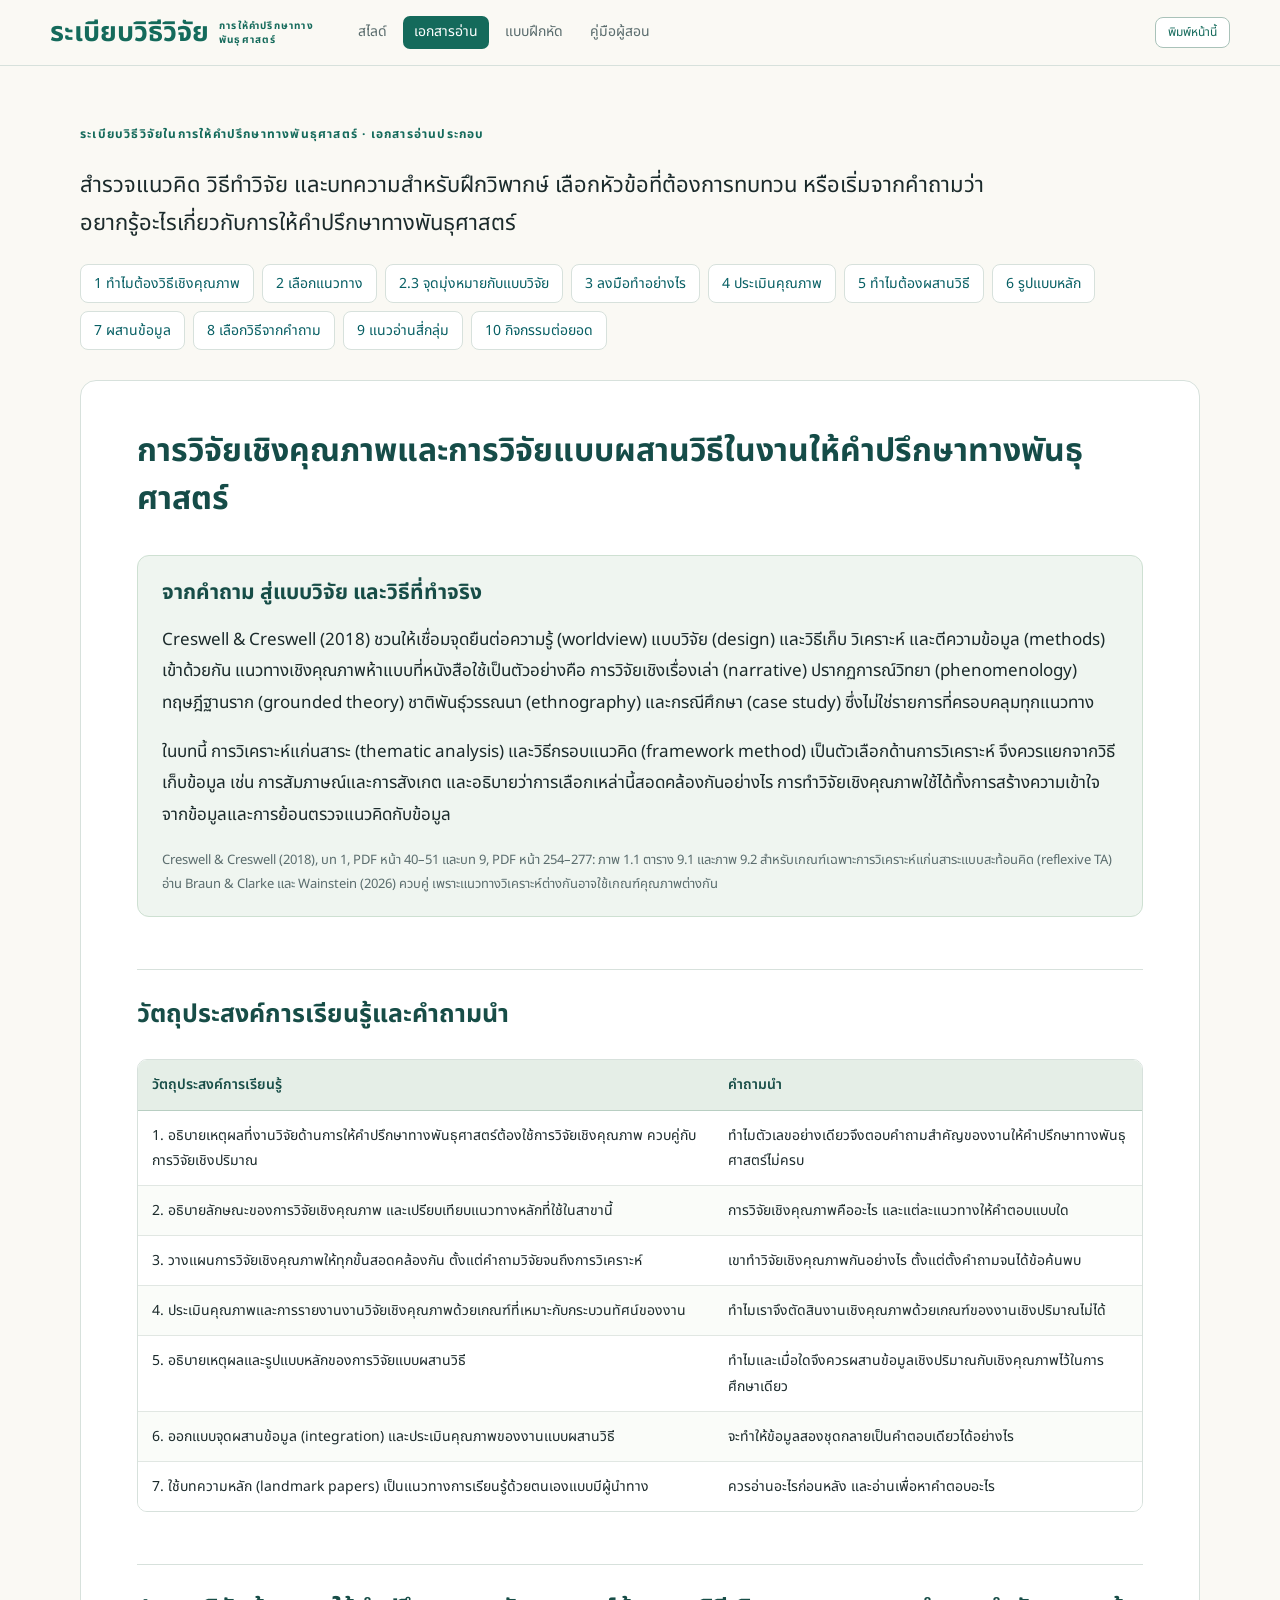
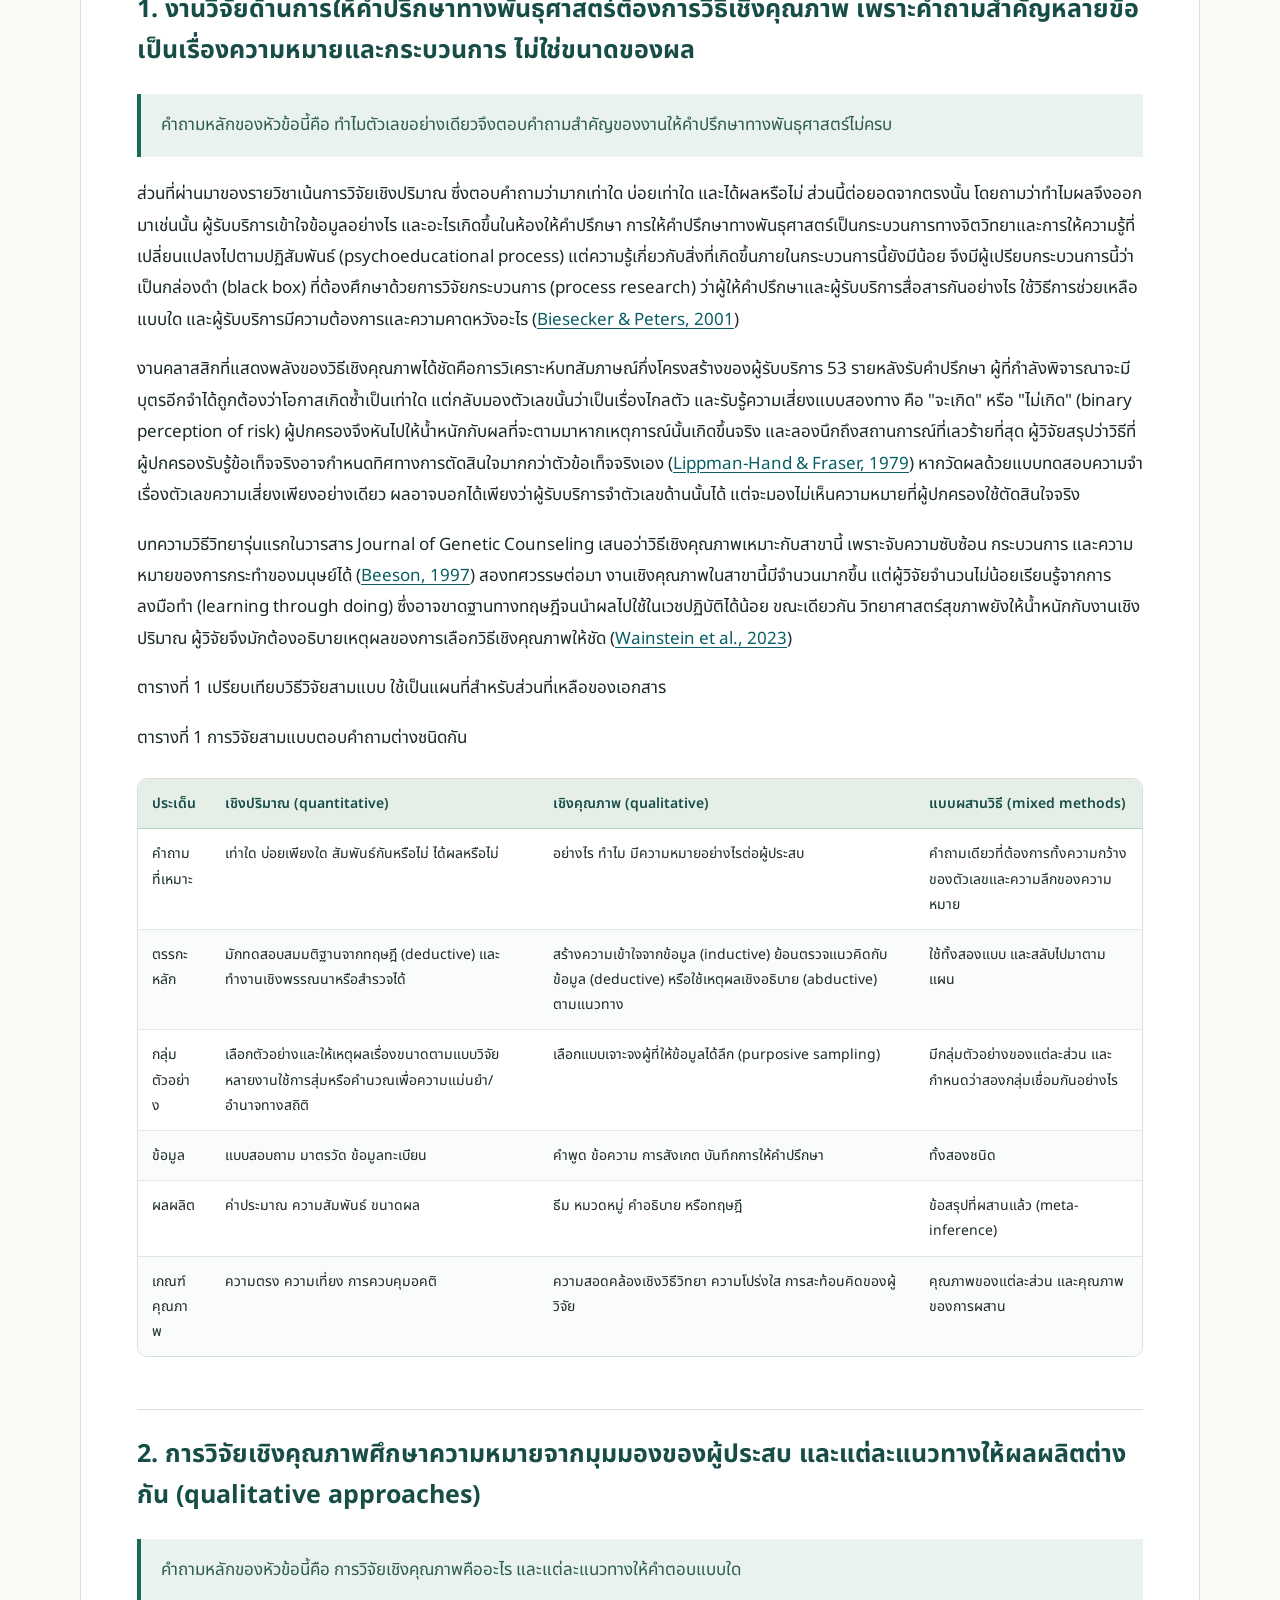
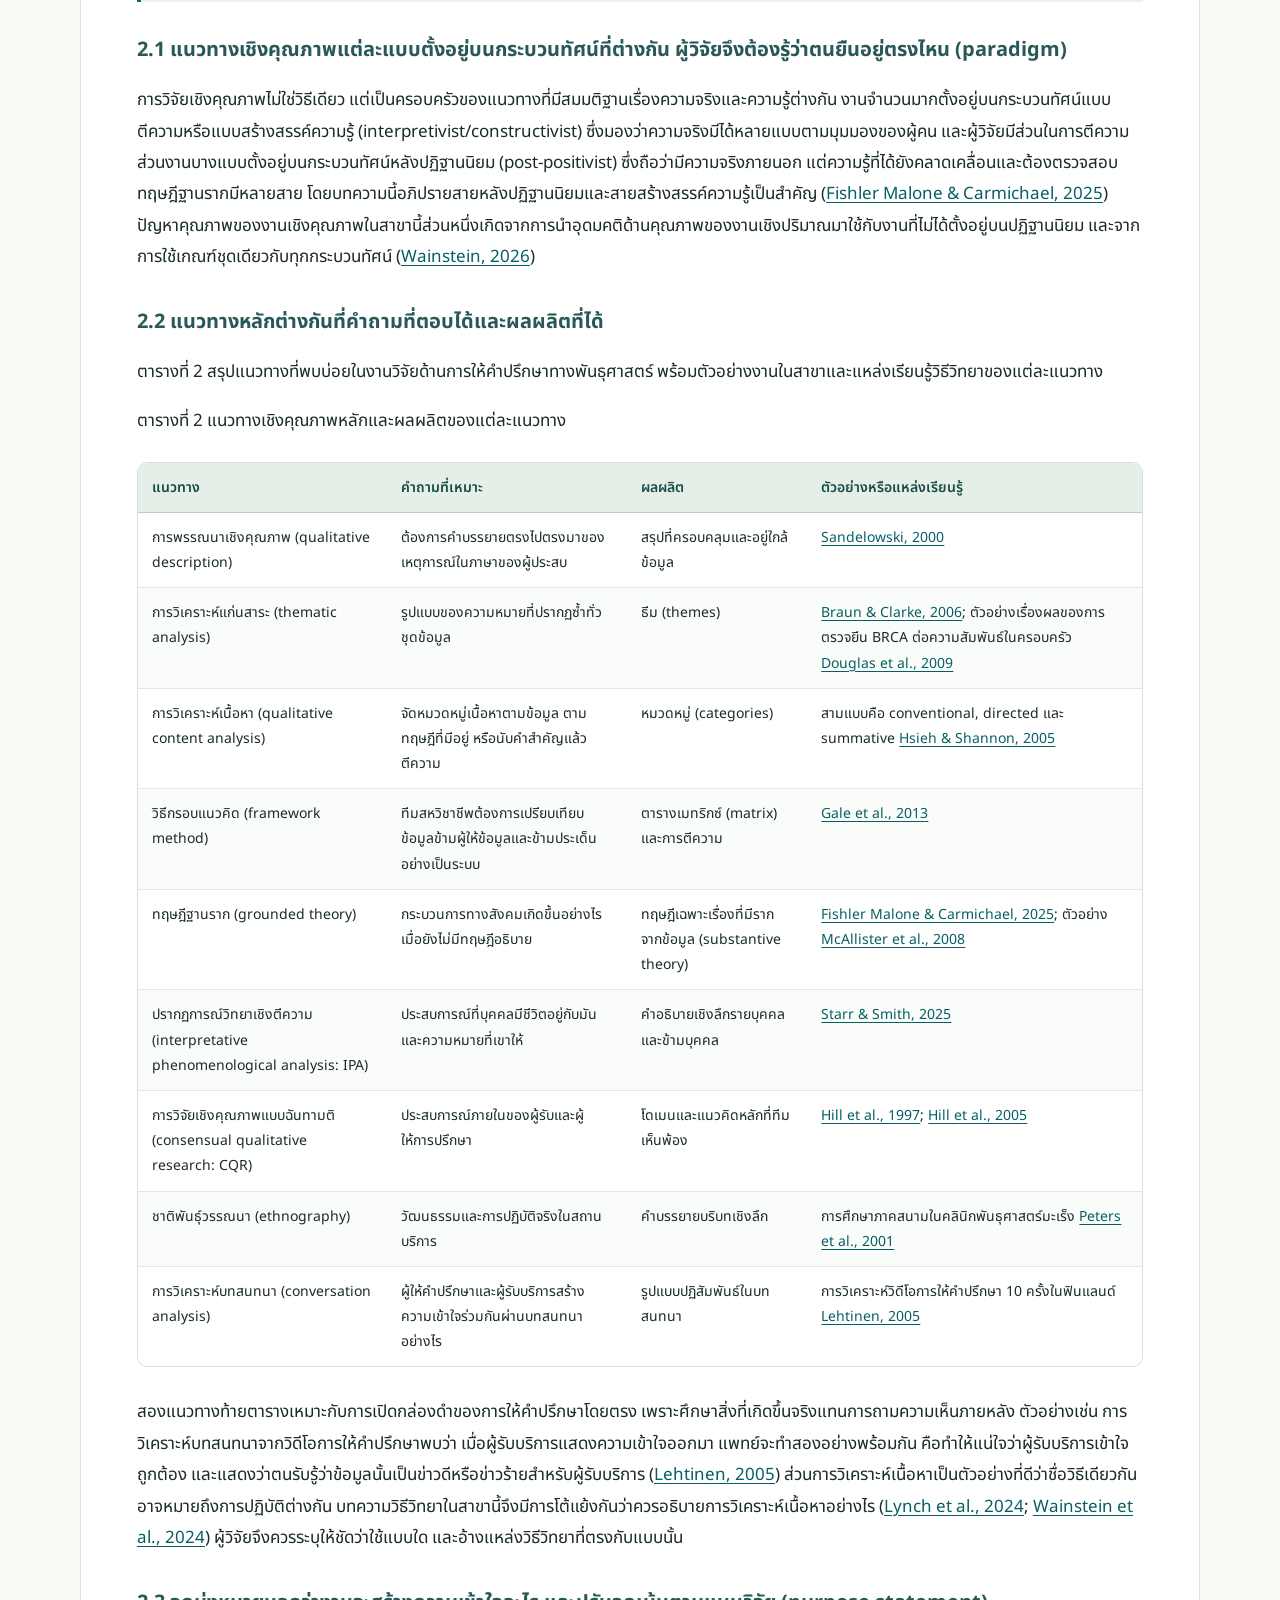
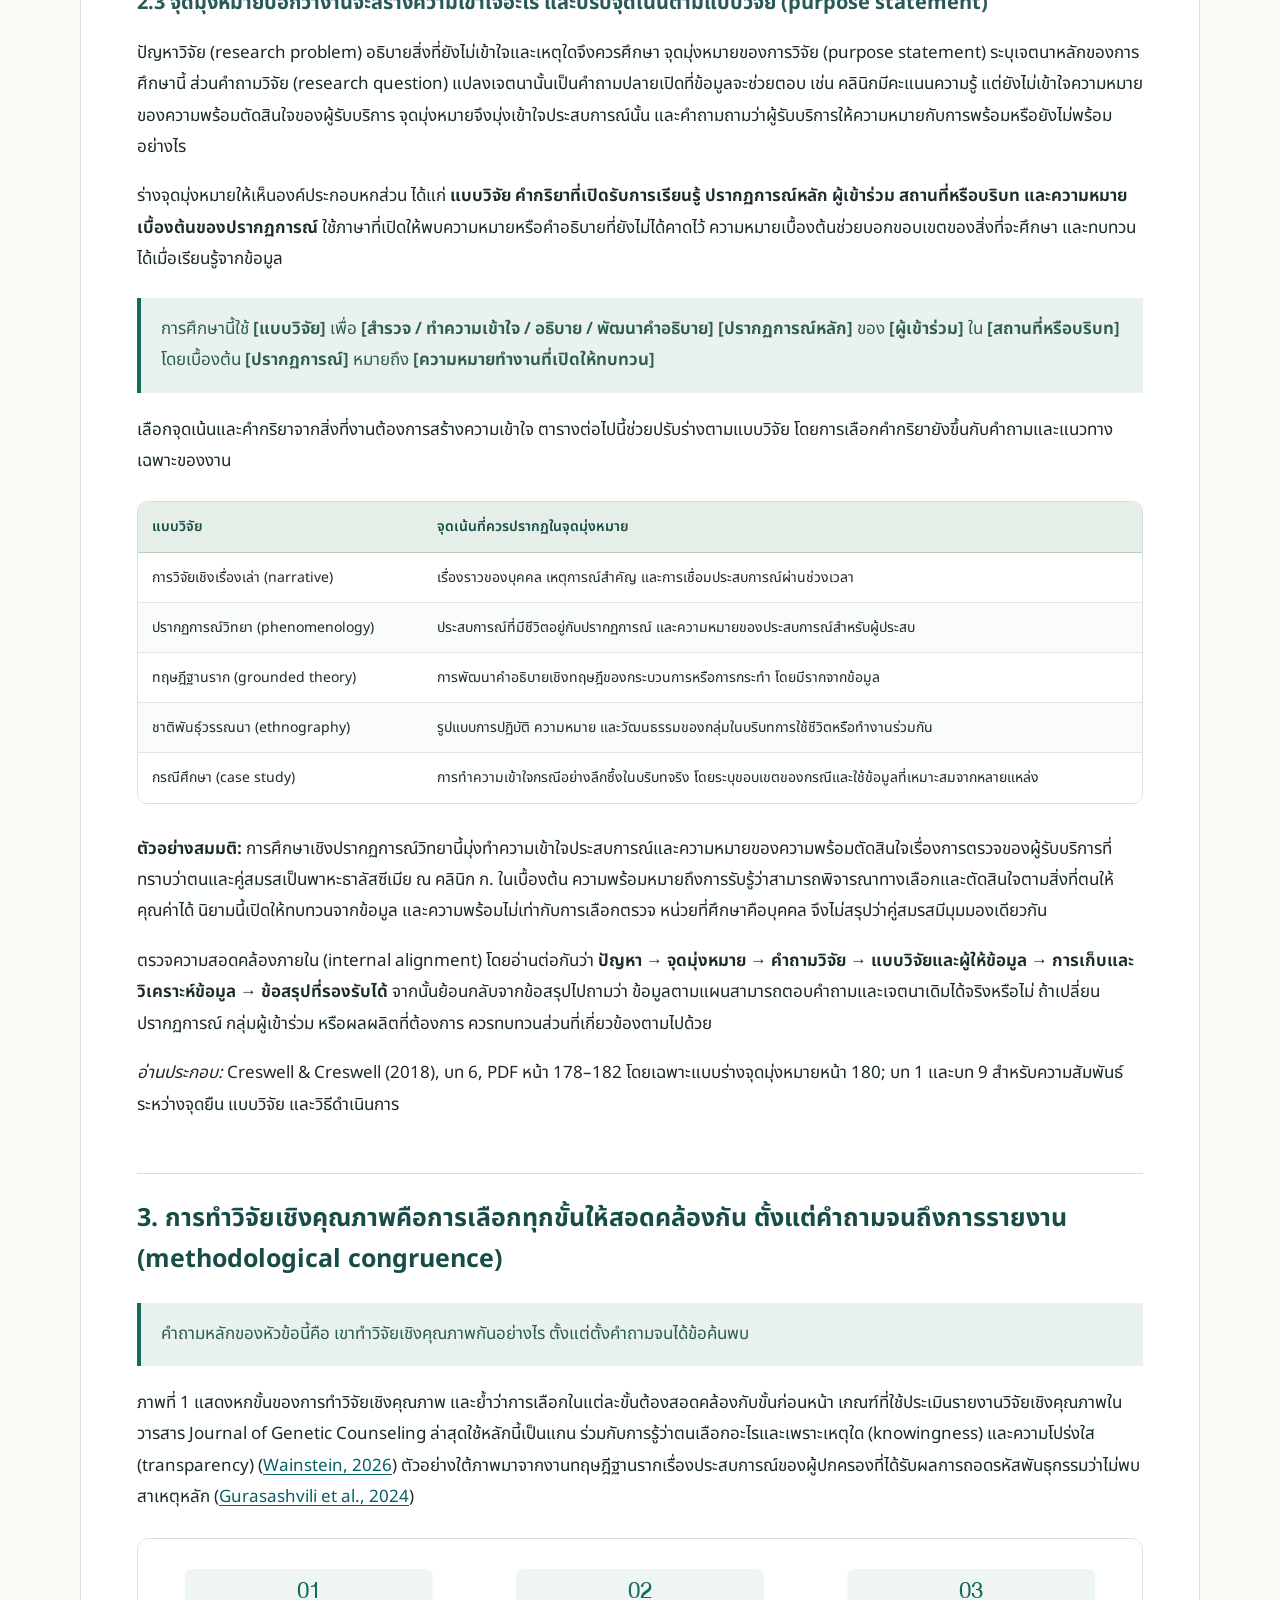
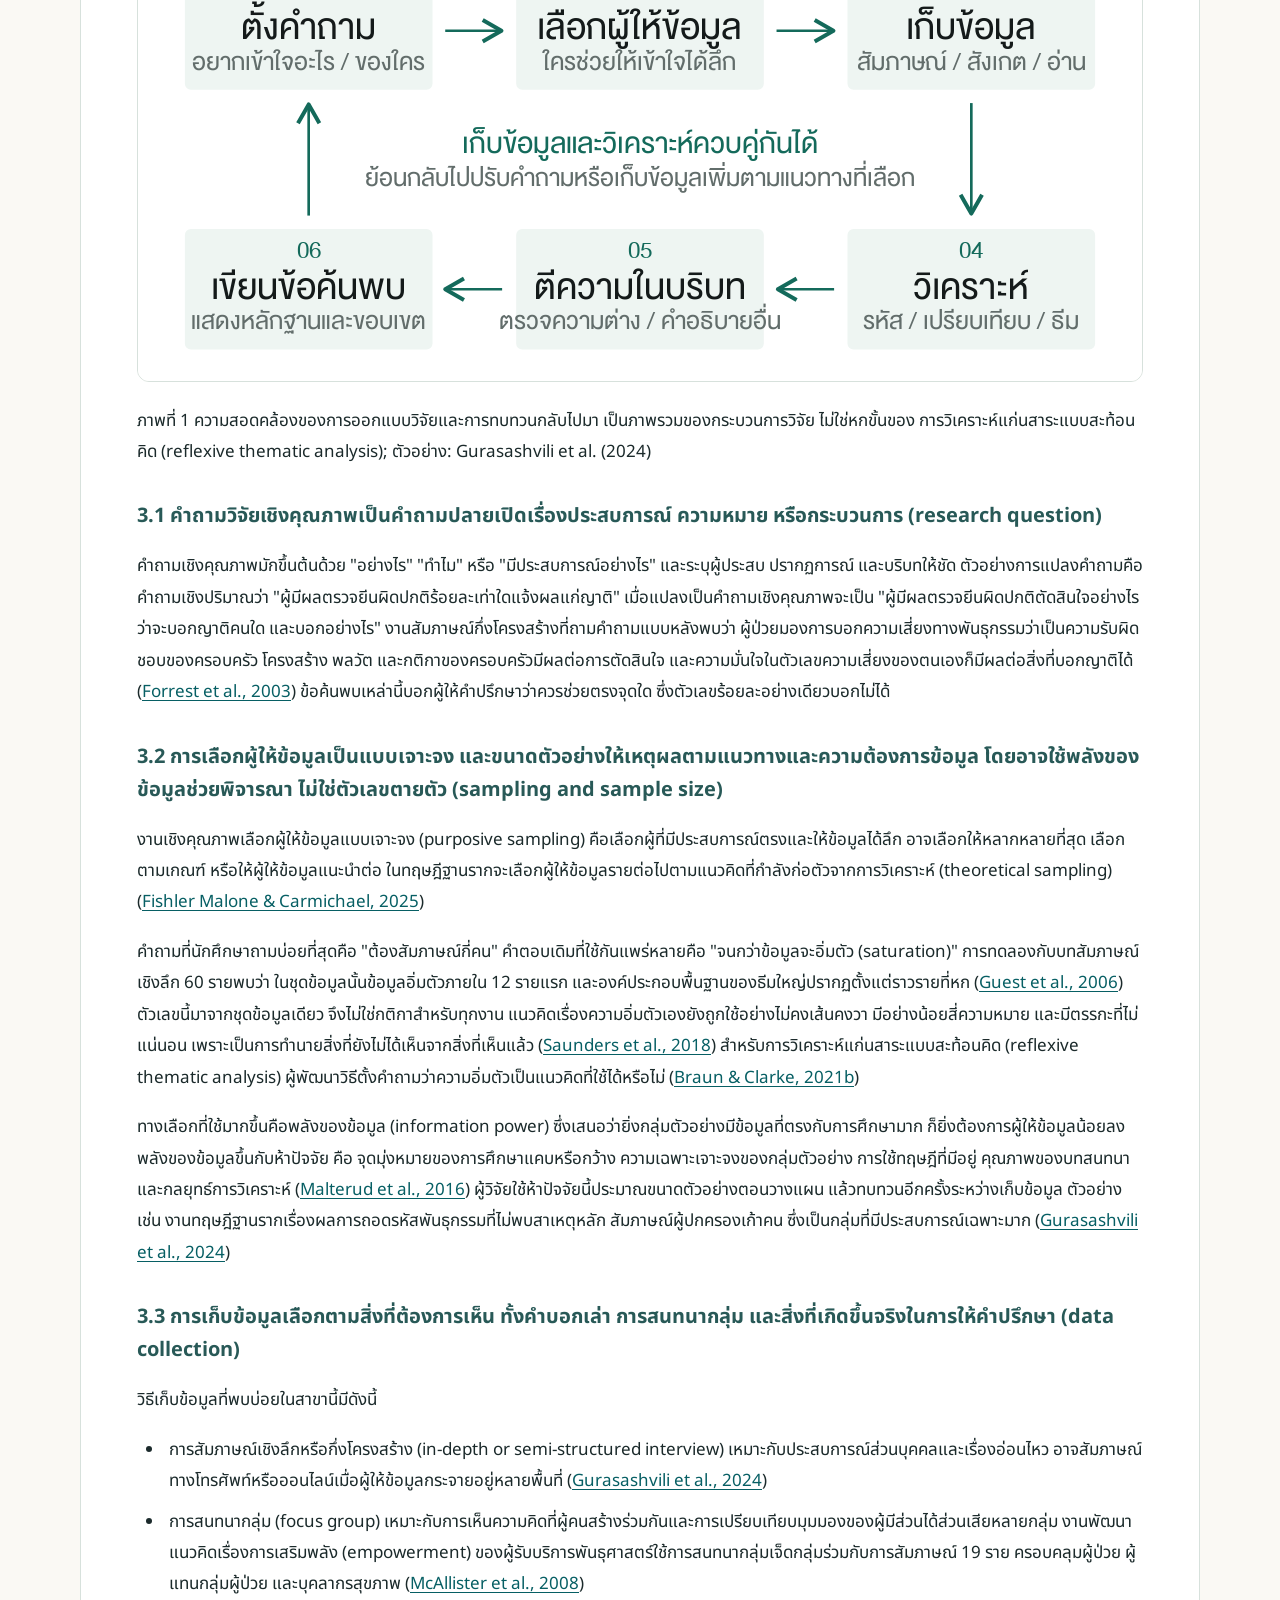
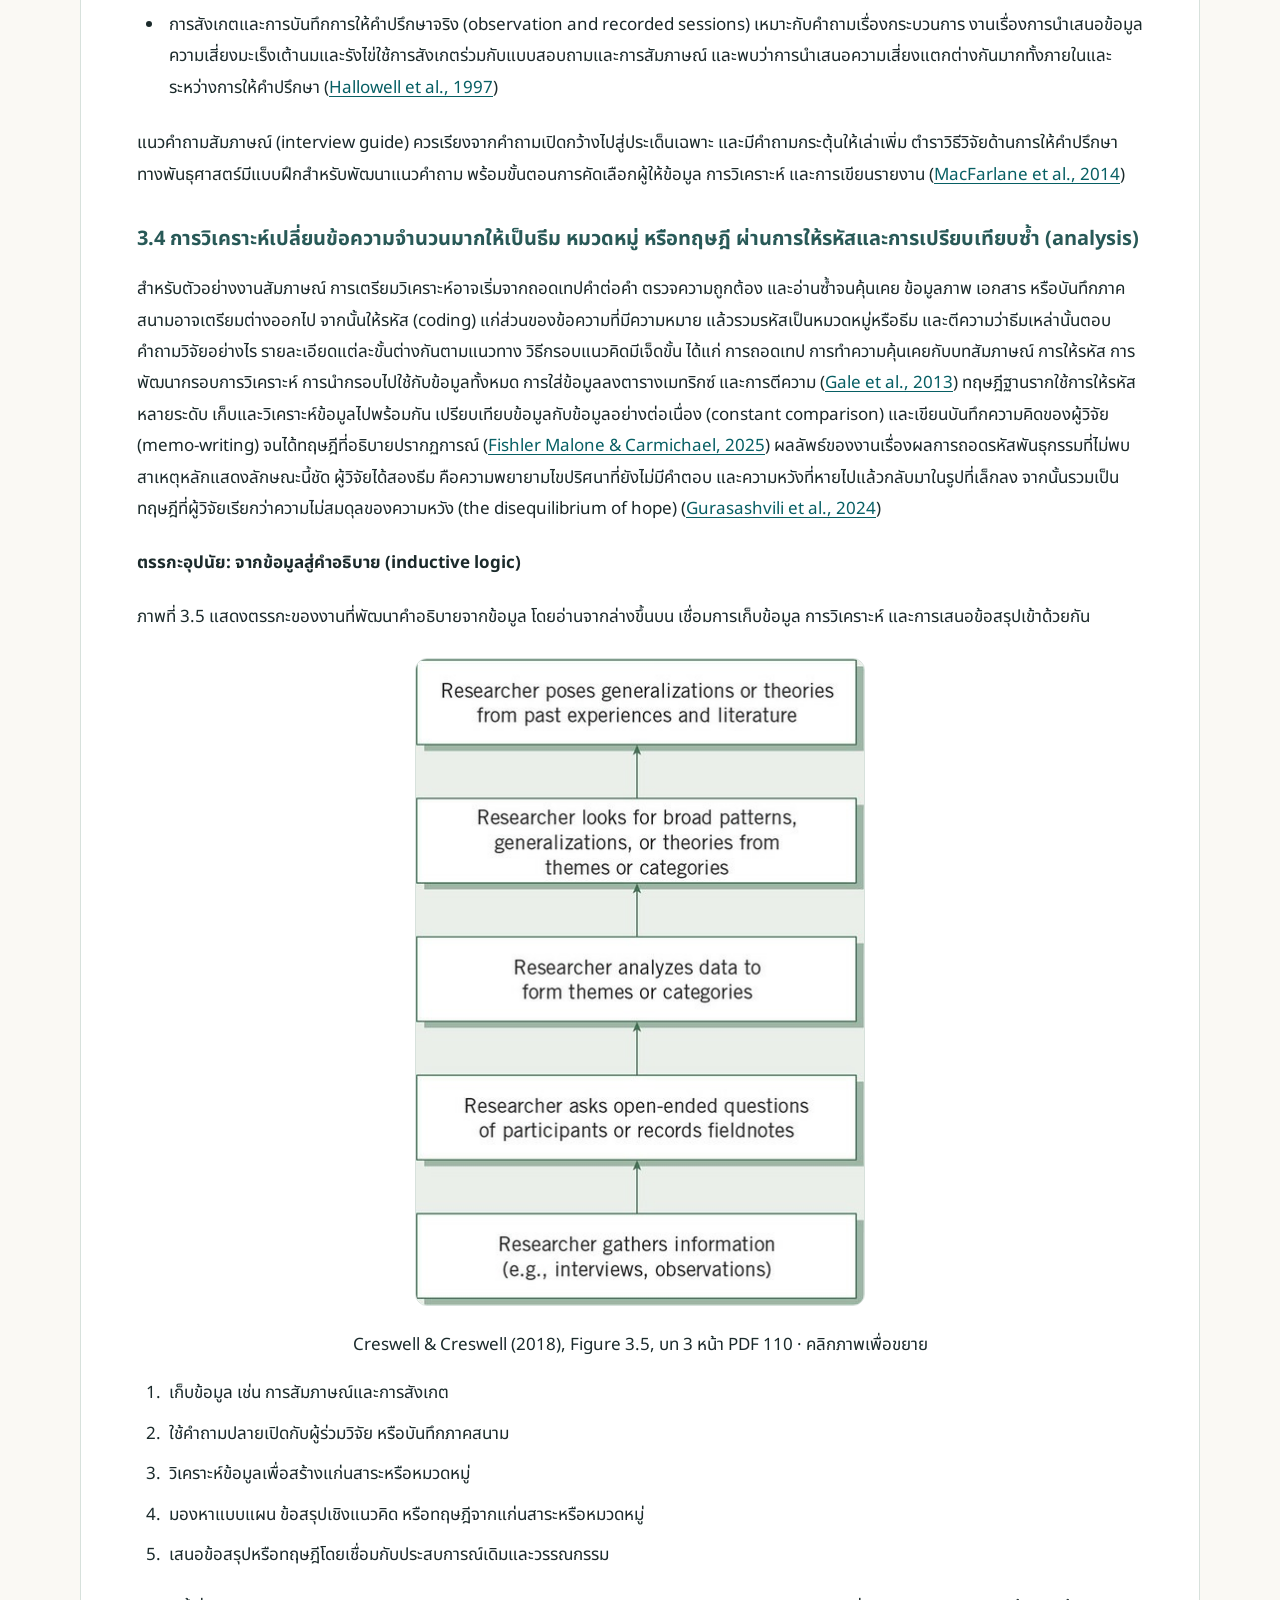
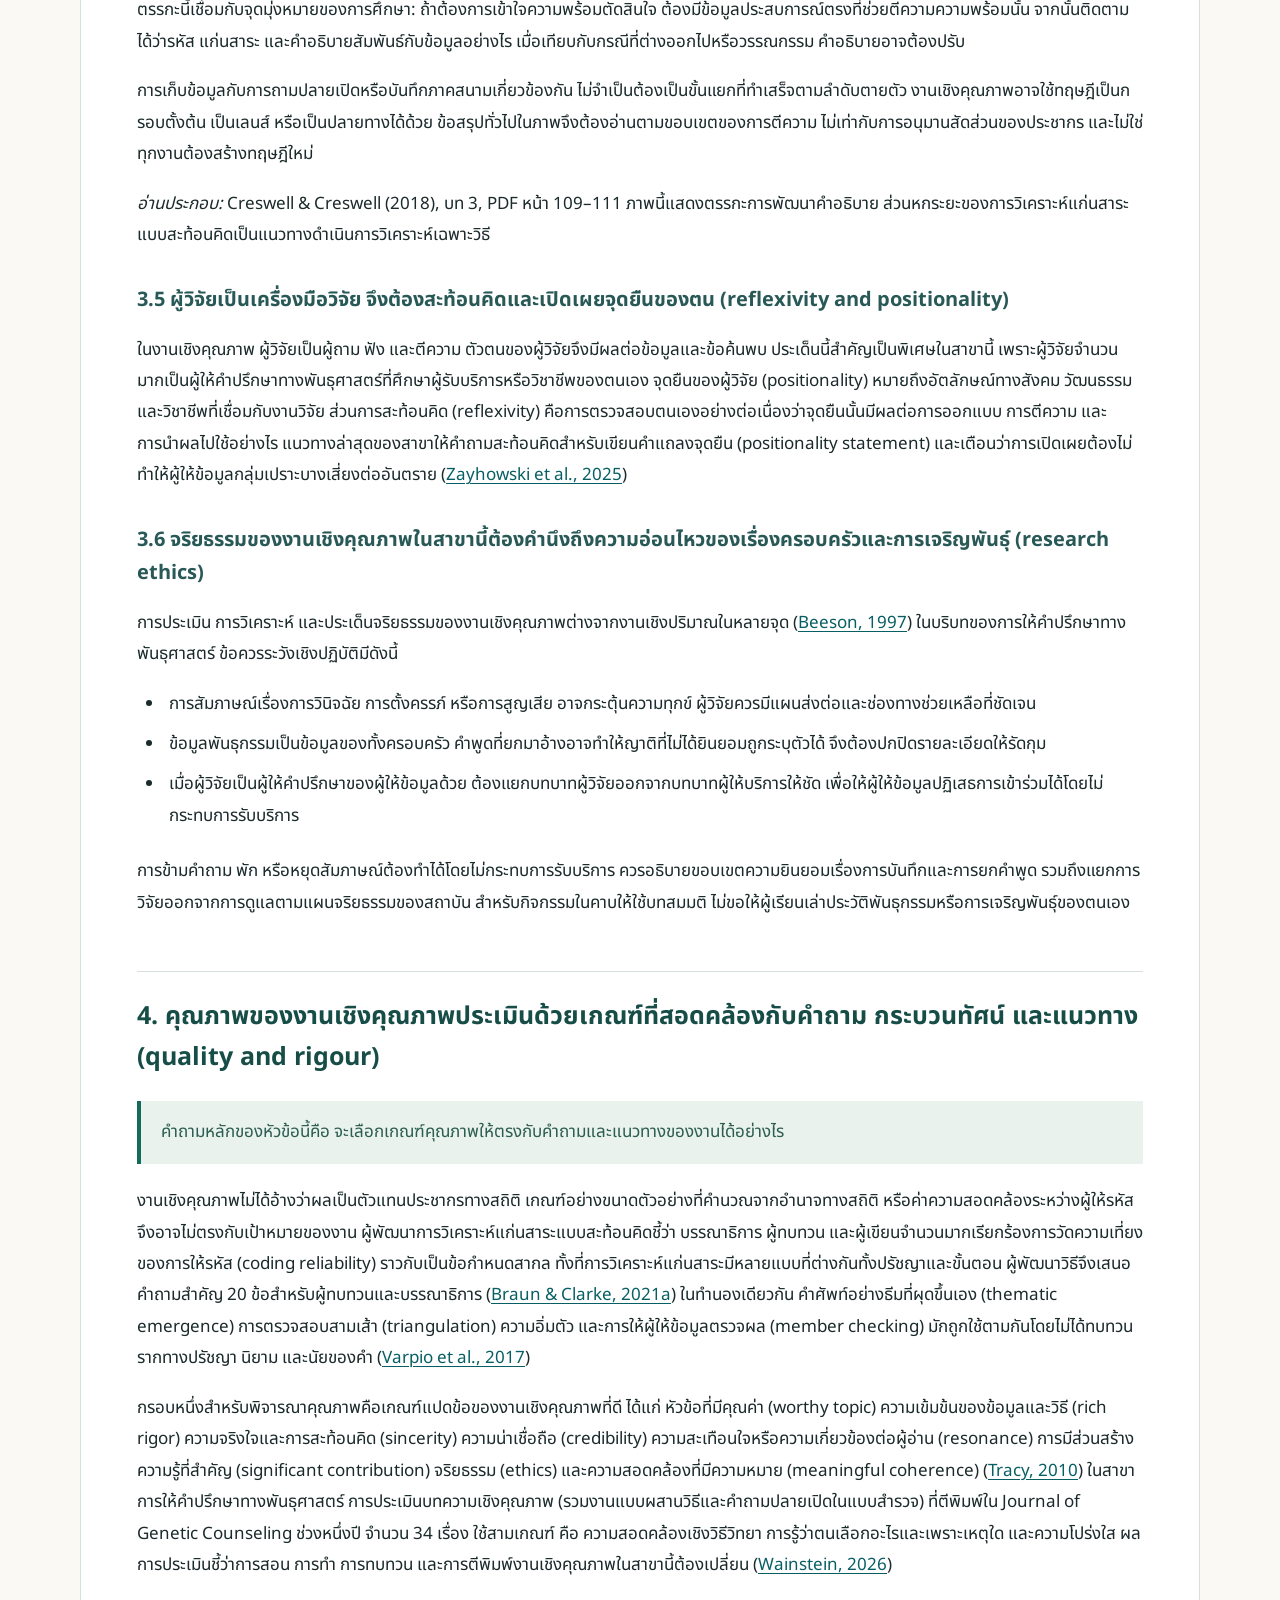
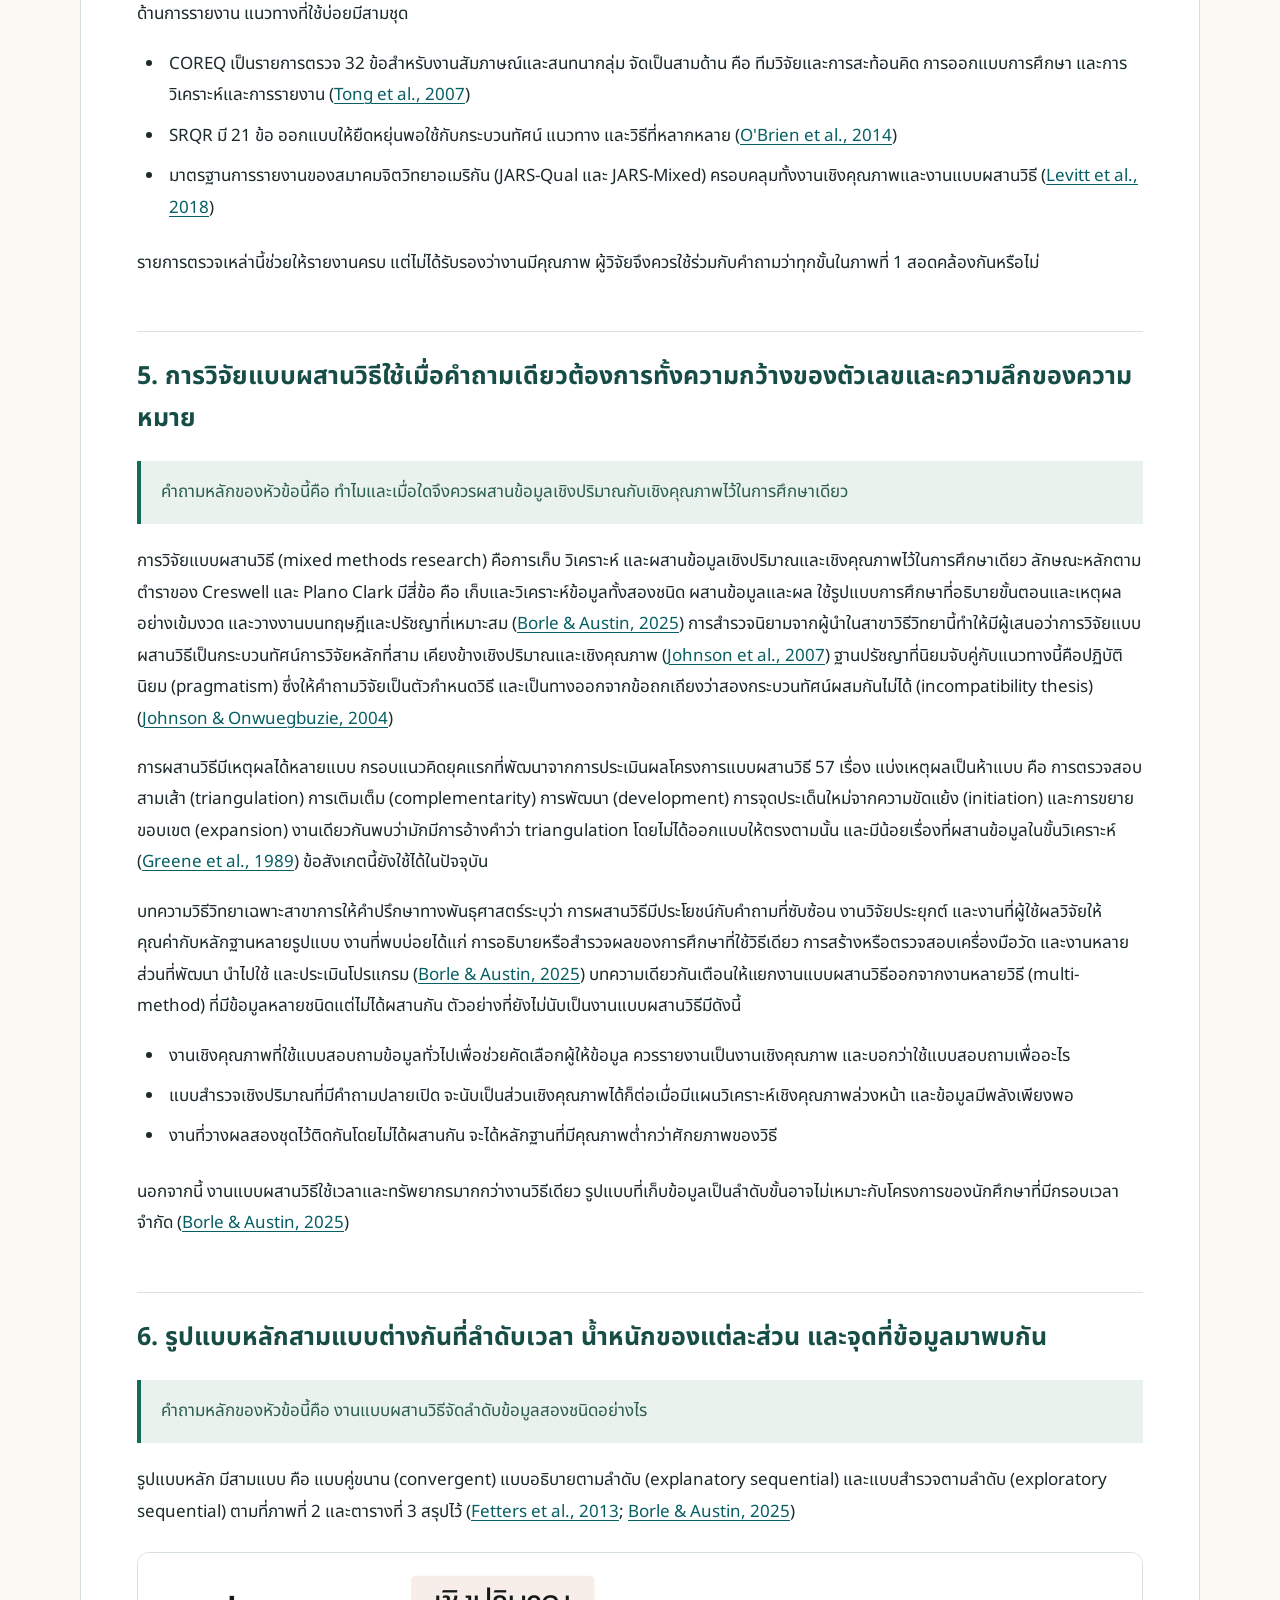
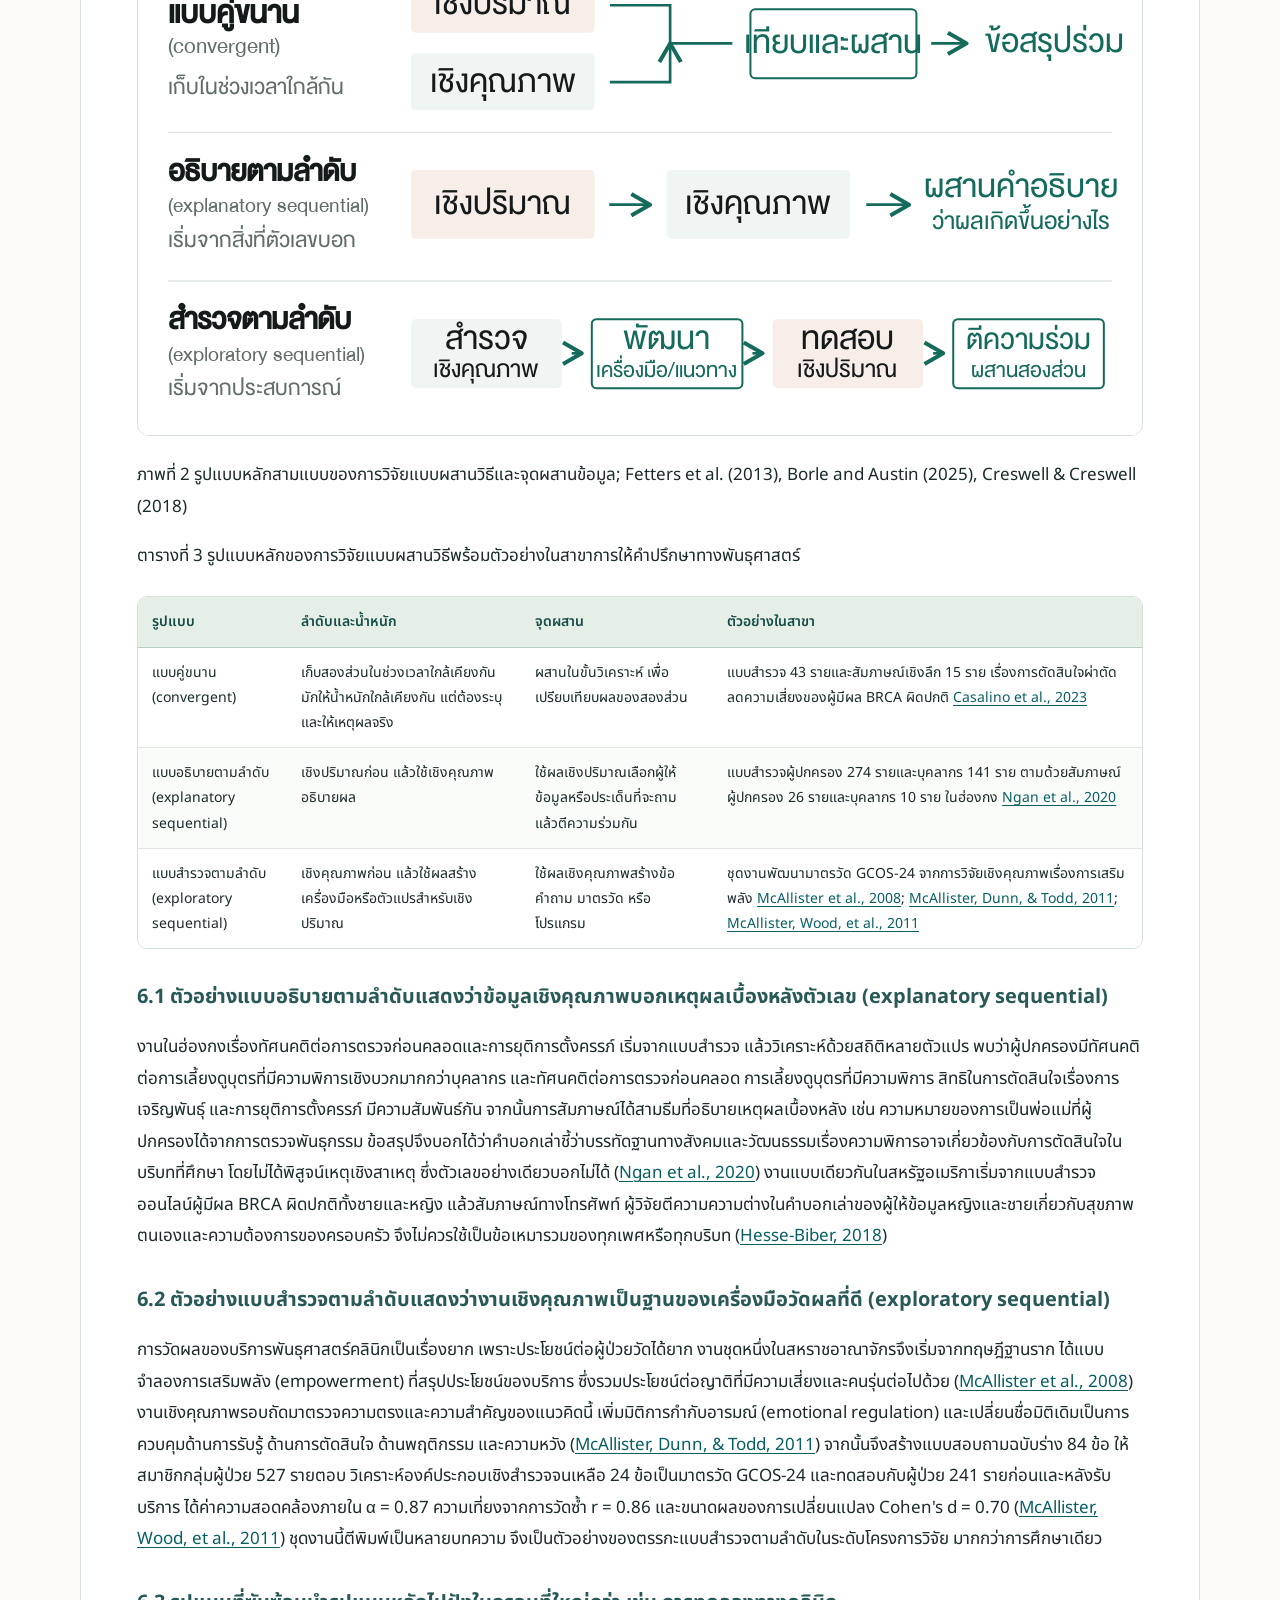
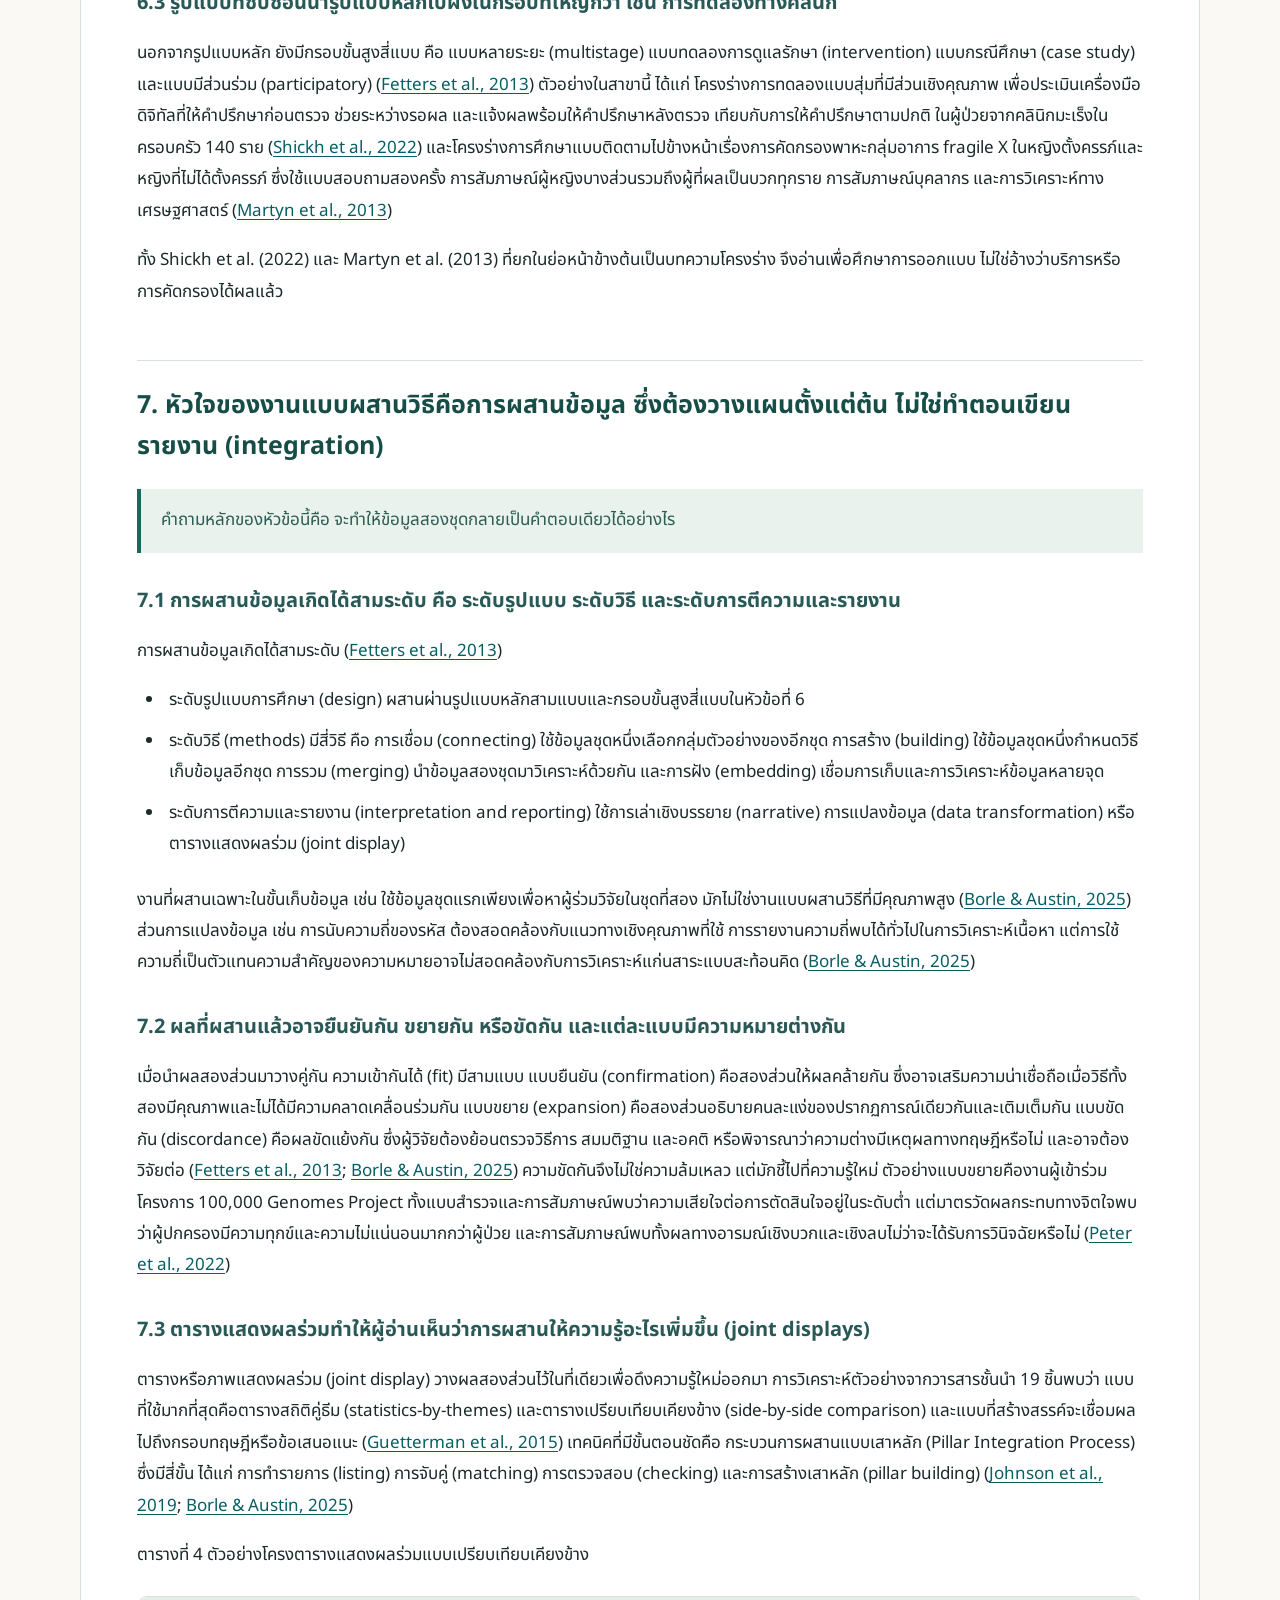
==== reading.html @ 951e144d "Connect Creswell Figure 3.5 to qualitative coding and interpretation" ====
<!doctype html>
<html lang="th"><head><meta charset="utf-8"><meta name="viewport" content="width=device-width,initial-scale=1"><meta name="color-scheme" content="light"><title>เอกสารอ่าน · ระเบียบวิธีวิจัยในการให้คำปรึกษาทางพันธุศาสตร์</title><link rel="stylesheet" href="assets/companion.css"></head>
<body class="reading"><a class="skip-link" href="#main">ข้ามไปเนื้อหา</a><header class="topbar"><a href="index.html" class="brand">ระเบียบวิธีวิจัย<span>การให้คำปรึกษาทางพันธุศาสตร์</span></a><nav aria-label="เอกสารประกอบรายวิชา"><a href="index.html">สไลด์</a><a href="reading.html" aria-current="page">เอกสารอ่าน</a><a href="workbook.html">แบบฝึกหัด</a><a href="teaching-guide.html">คู่มือผู้สอน</a></nav><button class="print-button" type="button" data-print="all">พิมพ์หน้านี้</button></header>
<main id="main"><section class="reader-intro">
<p class="eyebrow">ระเบียบวิธีวิจัยในการให้คำปรึกษาทางพันธุศาสตร์ · เอกสารอ่านประกอบ</p>
<p class="lead">สำรวจแนวคิด วิธีทำวิจัย และบทความสำหรับฝึกวิพากษ์ เลือกหัวข้อที่ต้องการทบทวน หรือเริ่มจากคำถามว่าอยากรู้อะไรเกี่ยวกับการให้คำปรึกษาทางพันธุศาสตร์</p>
<div class="quick-grid"><a href="#topic-1">1 ทำไมต้องวิธีเชิงคุณภาพ</a><a href="#topic-2">2 เลือกแนวทาง</a><a href="#qual-purpose">2.3 จุดมุ่งหมายกับแบบวิจัย</a><a href="#topic-3">3 ลงมือทำอย่างไร</a><a href="#topic-4">4 ประเมินคุณภาพ</a><a href="#topic-5">5 ทำไมต้องผสานวิธี</a><a href="#topic-6">6 รูปแบบหลัก</a><a href="#topic-7">7 ผสานข้อมูล</a><a href="#topic-8">8 เลือกวิธีจากคำถาม</a><a href="#topic-9">9 แนวอ่านสี่กลุ่ม</a><a href="#topic-10">10 กิจกรรมต่อยอด</a></div>
</section><article class="prose"><h1>การวิจัยเชิงคุณภาพและการวิจัยแบบผสานวิธีในงานให้คำปรึกษาทางพันธุศาสตร์</h1><aside class="concept-box">
<h2>จากคำถาม สู่แบบวิจัย และวิธีที่ทำจริง</h2>
<p>Creswell &amp; Creswell (2018) ชวนให้เชื่อมจุดยืนต่อความรู้ (worldview) แบบวิจัย (design) และวิธีเก็บ วิเคราะห์ และตีความข้อมูล (methods) เข้าด้วยกัน แนวทางเชิงคุณภาพห้าแบบที่หนังสือใช้เป็นตัวอย่างคือ การวิจัยเชิงเรื่องเล่า (narrative) ปรากฏการณ์วิทยา (phenomenology) ทฤษฎีฐานราก (grounded theory) ชาติพันธุ์วรรณนา (ethnography) และกรณีศึกษา (case study) ซึ่งไม่ใช่รายการที่ครอบคลุมทุกแนวทาง</p>
<p>ในบทนี้ การวิเคราะห์แก่นสาระ (thematic analysis) และวิธีกรอบแนวคิด (framework method) เป็นตัวเลือกด้านการวิเคราะห์ จึงควรแยกจากวิธีเก็บข้อมูล เช่น การสัมภาษณ์และการสังเกต และอธิบายว่าการเลือกเหล่านี้สอดคล้องกันอย่างไร การทำวิจัยเชิงคุณภาพใช้ได้ทั้งการสร้างความเข้าใจจากข้อมูลและการย้อนตรวจแนวคิดกับข้อมูล</p>
<p class="source-note">Creswell &amp; Creswell (2018), บท 1, PDF หน้า 40–51 และบท 9, PDF หน้า 254–277: ภาพ 1.1 ตาราง 9.1 และภาพ 9.2 สำหรับเกณฑ์เฉพาะการวิเคราะห์แก่นสาระแบบสะท้อนคิด (reflexive TA) อ่าน Braun &amp; Clarke และ Wainstein (2026) ควบคู่ เพราะแนวทางวิเคราะห์ต่างกันอาจใช้เกณฑ์คุณภาพต่างกัน</p>
</aside>
<h2>วัตถุประสงค์การเรียนรู้และคำถามนำ</h2>
<div class="table-scroll"><table>
<thead>
<tr>
<th>วัตถุประสงค์การเรียนรู้</th>
<th>คำถามนำ</th>
</tr>
</thead>
<tbody>
<tr>
<td>1. อธิบายเหตุผลที่งานวิจัยด้านการให้คำปรึกษาทางพันธุศาสตร์ต้องใช้การวิจัยเชิงคุณภาพ ควบคู่กับการวิจัยเชิงปริมาณ</td>
<td>ทำไมตัวเลขอย่างเดียวจึงตอบคำถามสำคัญของงานให้คำปรึกษาทางพันธุศาสตร์ไม่ครบ</td>
</tr>
<tr>
<td>2. อธิบายลักษณะของการวิจัยเชิงคุณภาพ และเปรียบเทียบแนวทางหลักที่ใช้ในสาขานี้</td>
<td>การวิจัยเชิงคุณภาพคืออะไร และแต่ละแนวทางให้คำตอบแบบใด</td>
</tr>
<tr>
<td>3. วางแผนการวิจัยเชิงคุณภาพให้ทุกขั้นสอดคล้องกัน ตั้งแต่คำถามวิจัยจนถึงการวิเคราะห์</td>
<td>เขาทำวิจัยเชิงคุณภาพกันอย่างไร ตั้งแต่ตั้งคำถามจนได้ข้อค้นพบ</td>
</tr>
<tr>
<td>4. ประเมินคุณภาพและการรายงานงานวิจัยเชิงคุณภาพด้วยเกณฑ์ที่เหมาะกับกระบวนทัศน์ของงาน</td>
<td>ทำไมเราจึงตัดสินงานเชิงคุณภาพด้วยเกณฑ์ของงานเชิงปริมาณไม่ได้</td>
</tr>
<tr>
<td>5. อธิบายเหตุผลและรูปแบบหลักของการวิจัยแบบผสานวิธี</td>
<td>ทำไมและเมื่อใดจึงควรผสานข้อมูลเชิงปริมาณกับเชิงคุณภาพไว้ในการศึกษาเดียว</td>
</tr>
<tr>
<td>6. ออกแบบจุดผสานข้อมูล (integration) และประเมินคุณภาพของงานแบบผสานวิธี</td>
<td>จะทำให้ข้อมูลสองชุดกลายเป็นคำตอบเดียวได้อย่างไร</td>
</tr>
<tr>
<td>7. ใช้บทความหลัก (landmark papers) เป็นแนวทางการเรียนรู้ด้วยตนเองแบบมีผู้นำทาง</td>
<td>ควรอ่านอะไรก่อนหลัง และอ่านเพื่อหาคำตอบอะไร</td>
</tr>
</tbody>
</table></div>
<h2 id="topic-1">1. งานวิจัยด้านการให้คำปรึกษาทางพันธุศาสตร์ต้องการวิธีเชิงคุณภาพ เพราะคำถามสำคัญหลายข้อเป็นเรื่องความหมายและกระบวนการ ไม่ใช่ขนาดของผล</h2>
<blockquote>
<p>คำถามหลักของหัวข้อนี้คือ ทำไมตัวเลขอย่างเดียวจึงตอบคำถามสำคัญของงานให้คำปรึกษาทางพันธุศาสตร์ไม่ครบ</p>
</blockquote>
<p>ส่วนที่ผ่านมาของรายวิชาเน้นการวิจัยเชิงปริมาณ ซึ่งตอบคำถามว่ามากเท่าใด บ่อยเท่าใด และได้ผลหรือไม่ ส่วนนี้ต่อยอดจากตรงนั้น โดยถามว่าทำไมผลจึงออกมาเช่นนั้น ผู้รับบริการเข้าใจข้อมูลอย่างไร และอะไรเกิดขึ้นในห้องให้คำปรึกษา การให้คำปรึกษาทางพันธุศาสตร์เป็นกระบวนการทางจิตวิทยาและการให้ความรู้ที่เปลี่ยนแปลงไปตามปฏิสัมพันธ์ (psychoeducational process) แต่ความรู้เกี่ยวกับสิ่งที่เกิดขึ้นภายในกระบวนการนี้ยังมีน้อย จึงมีผู้เปรียบกระบวนการนี้ว่าเป็นกล่องดำ (black box) ที่ต้องศึกษาด้วยการวิจัยกระบวนการ (process research) ว่าผู้ให้คำปรึกษาและผู้รับบริการสื่อสารกันอย่างไร ใช้วิธีการช่วยเหลือแบบใด และผู้รับบริการมีความต้องการและความคาดหวังอะไร (<a href="https://doi.org/10.1002/ajmg.10004" target="_blank" rel="noopener noreferrer">Biesecker &amp; Peters, 2001</a>)</p>
<p>งานคลาสสิกที่แสดงพลังของวิธีเชิงคุณภาพได้ชัดคือการวิเคราะห์บทสัมภาษณ์กึ่งโครงสร้างของผู้รับบริการ 53 รายหลังรับคำปรึกษา ผู้ที่กำลังพิจารณาจะมีบุตรอีกจำได้ถูกต้องว่าโอกาสเกิดซ้ำเป็นเท่าใด แต่กลับมองตัวเลขนั้นว่าเป็นเรื่องไกลตัว และรับรู้ความเสี่ยงแบบสองทาง คือ "จะเกิด" หรือ "ไม่เกิด" (binary perception of risk) ผู้ปกครองจึงหันไปให้น้ำหนักกับผลที่จะตามมาหากเหตุการณ์นั้นเกิดขึ้นจริง และลองนึกถึงสถานการณ์ที่เลวร้ายที่สุด ผู้วิจัยสรุปว่าวิธีที่ผู้ปกครองรับรู้ข้อเท็จจริงอาจกำหนดทิศทางการตัดสินใจมากกว่าตัวข้อเท็จจริงเอง (<a href="https://doi.org/10.1002/ajmg.1320040108" target="_blank" rel="noopener noreferrer">Lippman-Hand &amp; Fraser, 1979</a>) หากวัดผลด้วยแบบทดสอบความจำเรื่องตัวเลขความเสี่ยงเพียงอย่างเดียว ผลอาจบอกได้เพียงว่าผู้รับบริการจำตัวเลขด้านนั้นได้ แต่จะมองไม่เห็นความหมายที่ผู้ปกครองใช้ตัดสินใจจริง</p>
<p>บทความวิธีวิทยารุ่นแรกในวารสาร Journal of Genetic Counseling เสนอว่าวิธีเชิงคุณภาพเหมาะกับสาขานี้ เพราะจับความซับซ้อน กระบวนการ และความหมายของการกระทำของมนุษย์ได้ (<a href="https://doi.org/10.1023/a:1025659701805" target="_blank" rel="noopener noreferrer">Beeson, 1997</a>) สองทศวรรษต่อมา งานเชิงคุณภาพในสาขานี้มีจำนวนมากขึ้น แต่ผู้วิจัยจำนวนไม่น้อยเรียนรู้จากการลงมือทำ (learning through doing) ซึ่งอาจขาดฐานทางทฤษฎีจนนำผลไปใช้ในเวชปฏิบัติได้น้อย ขณะเดียวกัน วิทยาศาสตร์สุขภาพยังให้น้ำหนักกับงานเชิงปริมาณ ผู้วิจัยจึงมักต้องอธิบายเหตุผลของการเลือกวิธีเชิงคุณภาพให้ชัด (<a href="https://doi.org/10.1002/jgc4.1644" target="_blank" rel="noopener noreferrer">Wainstein et al., 2023</a>)</p>
<p>ตารางที่ 1 เปรียบเทียบวิธีวิจัยสามแบบ ใช้เป็นแผนที่สำหรับส่วนที่เหลือของเอกสาร</p>
<p>ตารางที่ 1 การวิจัยสามแบบตอบคำถามต่างชนิดกัน</p>
<div class="table-scroll"><table>
<thead>
<tr>
<th>ประเด็น</th>
<th>เชิงปริมาณ (quantitative)</th>
<th>เชิงคุณภาพ (qualitative)</th>
<th>แบบผสานวิธี (mixed methods)</th>
</tr>
</thead>
<tbody>
<tr>
<td>คำถามที่เหมาะ</td>
<td>เท่าใด บ่อยเพียงใด สัมพันธ์กันหรือไม่ ได้ผลหรือไม่</td>
<td>อย่างไร ทำไม มีความหมายอย่างไรต่อผู้ประสบ</td>
<td>คำถามเดียวที่ต้องการทั้งความกว้างของตัวเลขและความลึกของความหมาย</td>
</tr>
<tr>
<td>ตรรกะหลัก</td>
<td>มักทดสอบสมมติฐานจากทฤษฎี (deductive) และทำงานเชิงพรรณนาหรือสำรวจได้</td>
<td>สร้างความเข้าใจจากข้อมูล (inductive) ย้อนตรวจแนวคิดกับข้อมูล (deductive) หรือใช้เหตุผลเชิงอธิบาย (abductive) ตามแนวทาง</td>
<td>ใช้ทั้งสองแบบ และสลับไปมาตามแผน</td>
</tr>
<tr>
<td>กลุ่มตัวอย่าง</td>
<td>เลือกตัวอย่างและให้เหตุผลเรื่องขนาดตามแบบวิจัย หลายงานใช้การสุ่มหรือคำนวณเพื่อความแม่นยำ/อำนาจทางสถิติ</td>
<td>เลือกแบบเจาะจงผู้ที่ให้ข้อมูลได้ลึก (purposive sampling)</td>
<td>มีกลุ่มตัวอย่างของแต่ละส่วน และกำหนดว่าสองกลุ่มเชื่อมกันอย่างไร</td>
</tr>
<tr>
<td>ข้อมูล</td>
<td>แบบสอบถาม มาตรวัด ข้อมูลทะเบียน</td>
<td>คำพูด ข้อความ การสังเกต บันทึกการให้คำปรึกษา</td>
<td>ทั้งสองชนิด</td>
</tr>
<tr>
<td>ผลผลิต</td>
<td>ค่าประมาณ ความสัมพันธ์ ขนาดผล</td>
<td>ธีม หมวดหมู่ คำอธิบาย หรือทฤษฎี</td>
<td>ข้อสรุปที่ผสานแล้ว (meta-inference)</td>
</tr>
<tr>
<td>เกณฑ์คุณภาพ</td>
<td>ความตรง ความเที่ยง การควบคุมอคติ</td>
<td>ความสอดคล้องเชิงวิธีวิทยา ความโปร่งใส การสะท้อนคิดของผู้วิจัย</td>
<td>คุณภาพของแต่ละส่วน และคุณภาพของการผสาน</td>
</tr>
</tbody>
</table></div>
<h2 id="topic-2">2. การวิจัยเชิงคุณภาพศึกษาความหมายจากมุมมองของผู้ประสบ และแต่ละแนวทางให้ผลผลิตต่างกัน (qualitative approaches)</h2>
<blockquote>
<p>คำถามหลักของหัวข้อนี้คือ การวิจัยเชิงคุณภาพคืออะไร และแต่ละแนวทางให้คำตอบแบบใด</p>
</blockquote>
<h3>2.1 แนวทางเชิงคุณภาพแต่ละแบบตั้งอยู่บนกระบวนทัศน์ที่ต่างกัน ผู้วิจัยจึงต้องรู้ว่าตนยืนอยู่ตรงไหน (paradigm)</h3>
<p>การวิจัยเชิงคุณภาพไม่ใช่วิธีเดียว แต่เป็นครอบครัวของแนวทางที่มีสมมติฐานเรื่องความจริงและความรู้ต่างกัน งานจำนวนมากตั้งอยู่บนกระบวนทัศน์แบบตีความหรือแบบสร้างสรรค์ความรู้ (interpretivist/constructivist) ซึ่งมองว่าความจริงมีได้หลายแบบตามมุมมองของผู้คน และผู้วิจัยมีส่วนในการตีความ ส่วนงานบางแบบตั้งอยู่บนกระบวนทัศน์หลังปฏิฐานนิยม (post-positivist) ซึ่งถือว่ามีความจริงภายนอก แต่ความรู้ที่ได้ยังคลาดเคลื่อนและต้องตรวจสอบ ทฤษฎีฐานรากมีหลายสาย โดยบทความนี้อภิปรายสายหลังปฏิฐานนิยมและสายสร้างสรรค์ความรู้เป็นสำคัญ (<a href="https://doi.org/10.1002/jgc4.70060" target="_blank" rel="noopener noreferrer">Fishler Malone &amp; Carmichael, 2025</a>) ปัญหาคุณภาพของงานเชิงคุณภาพในสาขานี้ส่วนหนึ่งเกิดจากการนำอุดมคติด้านคุณภาพของงานเชิงปริมาณมาใช้กับงานที่ไม่ได้ตั้งอยู่บนปฏิฐานนิยม และจากการใช้เกณฑ์ชุดเดียวกับทุกกระบวนทัศน์ (<a href="https://doi.org/10.1002/jgc4.70160" target="_blank" rel="noopener noreferrer">Wainstein, 2026</a>)</p>
<h3>2.2 แนวทางหลักต่างกันที่คำถามที่ตอบได้และผลผลิตที่ได้</h3>
<p>ตารางที่ 2 สรุปแนวทางที่พบบ่อยในงานวิจัยด้านการให้คำปรึกษาทางพันธุศาสตร์ พร้อมตัวอย่างงานในสาขาและแหล่งเรียนรู้วิธีวิทยาของแต่ละแนวทาง</p>
<p>ตารางที่ 2 แนวทางเชิงคุณภาพหลักและผลผลิตของแต่ละแนวทาง</p>
<div class="table-scroll"><table>
<thead>
<tr>
<th>แนวทาง</th>
<th>คำถามที่เหมาะ</th>
<th>ผลผลิต</th>
<th>ตัวอย่างหรือแหล่งเรียนรู้</th>
</tr>
</thead>
<tbody>
<tr>
<td>การพรรณนาเชิงคุณภาพ (qualitative description)</td>
<td>ต้องการคำบรรยายตรงไปตรงมาของเหตุการณ์ในภาษาของผู้ประสบ</td>
<td>สรุปที่ครอบคลุมและอยู่ใกล้ข้อมูล</td>
<td><a href="https://doi.org/10.1002/1098-240x%28200008%2923:4%3C334::aid-nur9%3E3.0.co;2-g" target="_blank" rel="noopener noreferrer">Sandelowski, 2000</a></td>
</tr>
<tr>
<td>การวิเคราะห์แก่นสาระ (thematic analysis)</td>
<td>รูปแบบของความหมายที่ปรากฏซ้ำทั่วชุดข้อมูล</td>
<td>ธีม (themes)</td>
<td><a href="https://doi.org/10.1191/1478088706qp063oa" target="_blank" rel="noopener noreferrer">Braun &amp; Clarke, 2006</a>; ตัวอย่างเรื่องผลของการตรวจยีน BRCA ต่อความสัมพันธ์ในครอบครัว <a href="https://doi.org/10.1007/s10897-009-9232-1" target="_blank" rel="noopener noreferrer">Douglas et al., 2009</a></td>
</tr>
<tr>
<td>การวิเคราะห์เนื้อหา (qualitative content analysis)</td>
<td>จัดหมวดหมู่เนื้อหาตามข้อมูล ตามทฤษฎีที่มีอยู่ หรือนับคำสำคัญแล้วตีความ</td>
<td>หมวดหมู่ (categories)</td>
<td>สามแบบคือ conventional, directed และ summative <a href="https://doi.org/10.1177/1049732305276687" target="_blank" rel="noopener noreferrer">Hsieh &amp; Shannon, 2005</a></td>
</tr>
<tr>
<td>วิธีกรอบแนวคิด (framework method)</td>
<td>ทีมสหวิชาชีพต้องการเปรียบเทียบข้อมูลข้ามผู้ให้ข้อมูลและข้ามประเด็นอย่างเป็นระบบ</td>
<td>ตารางเมทริกซ์ (matrix) และการตีความ</td>
<td><a href="https://doi.org/10.1186/1471-2288-13-117" target="_blank" rel="noopener noreferrer">Gale et al., 2013</a></td>
</tr>
<tr>
<td>ทฤษฎีฐานราก (grounded theory)</td>
<td>กระบวนการทางสังคมเกิดขึ้นอย่างไร เมื่อยังไม่มีทฤษฎีอธิบาย</td>
<td>ทฤษฎีเฉพาะเรื่องที่มีรากจากข้อมูล (substantive theory)</td>
<td><a href="https://doi.org/10.1002/jgc4.70060" target="_blank" rel="noopener noreferrer">Fishler Malone &amp; Carmichael, 2025</a>; ตัวอย่าง <a href="https://doi.org/10.1177/1359105308095063" target="_blank" rel="noopener noreferrer">McAllister et al., 2008</a></td>
</tr>
<tr>
<td>ปรากฏการณ์วิทยาเชิงตีความ (interpretative phenomenological analysis: IPA)</td>
<td>ประสบการณ์ที่บุคคลมีชีวิตอยู่กับมัน และความหมายที่เขาให้</td>
<td>คำอธิบายเชิงลึกรายบุคคลและข้ามบุคคล</td>
<td><a href="https://doi.org/10.1002/jgc4.70061" target="_blank" rel="noopener noreferrer">Starr &amp; Smith, 2025</a></td>
</tr>
<tr>
<td>การวิจัยเชิงคุณภาพแบบฉันทามติ (consensual qualitative research: CQR)</td>
<td>ประสบการณ์ภายในของผู้รับและผู้ให้การปรึกษา</td>
<td>โดเมนและแนวคิดหลักที่ทีมเห็นพ้อง</td>
<td><a href="https://doi.org/10.1177/0011000097254001" target="_blank" rel="noopener noreferrer">Hill et al., 1997</a>; <a href="https://doi.org/10.1037/0022-0167.52.2.196" target="_blank" rel="noopener noreferrer">Hill et al., 2005</a></td>
</tr>
<tr>
<td>ชาติพันธุ์วรรณนา (ethnography)</td>
<td>วัฒนธรรมและการปฏิบัติจริงในสถานบริการ</td>
<td>คำบรรยายบริบทเชิงลึก</td>
<td>การศึกษาภาคสนามในคลินิกพันธุศาสตร์มะเร็ง <a href="https://doi.org/10.1023/a:1009491714527" target="_blank" rel="noopener noreferrer">Peters et al., 2001</a></td>
</tr>
<tr>
<td>การวิเคราะห์บทสนทนา (conversation analysis)</td>
<td>ผู้ให้คำปรึกษาและผู้รับบริการสร้างความเข้าใจร่วมกันผ่านบทสนทนาอย่างไร</td>
<td>รูปแบบปฏิสัมพันธ์ในบทสนทนา</td>
<td>การวิเคราะห์วิดีโอการให้คำปรึกษา 10 ครั้งในฟินแลนด์ <a href="https://doi.org/10.1111/j.1467-9566.2005.00457.x" target="_blank" rel="noopener noreferrer">Lehtinen, 2005</a></td>
</tr>
</tbody>
</table></div>
<p>สองแนวทางท้ายตารางเหมาะกับการเปิดกล่องดำของการให้คำปรึกษาโดยตรง เพราะศึกษาสิ่งที่เกิดขึ้นจริงแทนการถามความเห็นภายหลัง ตัวอย่างเช่น การวิเคราะห์บทสนทนาจากวิดีโอการให้คำปรึกษาพบว่า เมื่อผู้รับบริการแสดงความเข้าใจออกมา แพทย์จะทำสองอย่างพร้อมกัน คือทำให้แน่ใจว่าผู้รับบริการเข้าใจถูกต้อง และแสดงว่าตนรับรู้ว่าข้อมูลนั้นเป็นข่าวดีหรือข่าวร้ายสำหรับผู้รับบริการ (<a href="https://doi.org/10.1111/j.1467-9566.2005.00457.x" target="_blank" rel="noopener noreferrer">Lehtinen, 2005</a>) ส่วนการวิเคราะห์เนื้อหาเป็นตัวอย่างที่ดีว่าชื่อวิธีเดียวกันอาจหมายถึงการปฏิบัติต่างกัน บทความวิธีวิทยาในสาขานี้จึงมีการโต้แย้งกันว่าควรอธิบายการวิเคราะห์เนื้อหาอย่างไร (<a href="https://doi.org/10.1002/jgc4.1829" target="_blank" rel="noopener noreferrer">Lynch et al., 2024</a>; <a href="https://doi.org/10.1002/jgc4.1827" target="_blank" rel="noopener noreferrer">Wainstein et al., 2024</a>) ผู้วิจัยจึงควรระบุให้ชัดว่าใช้แบบใด และอ้างแหล่งวิธีวิทยาที่ตรงกับแบบนั้น</p>
<h3 id="qual-purpose">2.3 จุดมุ่งหมายบอกว่างานจะสร้างความเข้าใจอะไร และปรับจุดเน้นตามแบบวิจัย (purpose statement)</h3>
<p>ปัญหาวิจัย (research problem) อธิบายสิ่งที่ยังไม่เข้าใจและเหตุใดจึงควรศึกษา จุดมุ่งหมายของการวิจัย (purpose statement) ระบุเจตนาหลักของการศึกษานี้ ส่วนคำถามวิจัย (research question) แปลงเจตนานั้นเป็นคำถามปลายเปิดที่ข้อมูลจะช่วยตอบ เช่น คลินิกมีคะแนนความรู้ แต่ยังไม่เข้าใจความหมายของความพร้อมตัดสินใจของผู้รับบริการ จุดมุ่งหมายจึงมุ่งเข้าใจประสบการณ์นั้น และคำถามถามว่าผู้รับบริการให้ความหมายกับการพร้อมหรือยังไม่พร้อมอย่างไร</p>
<p>ร่างจุดมุ่งหมายให้เห็นองค์ประกอบหกส่วน ได้แก่ <strong>แบบวิจัย คำกริยาที่เปิดรับการเรียนรู้ ปรากฏการณ์หลัก ผู้เข้าร่วม สถานที่หรือบริบท และความหมายเบื้องต้นของปรากฏการณ์</strong> ใช้ภาษาที่เปิดให้พบความหมายหรือคำอธิบายที่ยังไม่ได้คาดไว้ ความหมายเบื้องต้นช่วยบอกขอบเขตของสิ่งที่จะศึกษา และทบทวนได้เมื่อเรียนรู้จากข้อมูล</p>
<blockquote>
<p>การศึกษานี้ใช้ <strong>[แบบวิจัย]</strong> เพื่อ <strong>[สำรวจ / ทำความเข้าใจ / อธิบาย / พัฒนาคำอธิบาย]</strong> <strong>[ปรากฏการณ์หลัก]</strong> ของ <strong>[ผู้เข้าร่วม]</strong> ใน <strong>[สถานที่หรือบริบท]</strong> โดยเบื้องต้น <strong>[ปรากฏการณ์]</strong> หมายถึง <strong>[ความหมายทำงานที่เปิดให้ทบทวน]</strong></p>
</blockquote>
<p>เลือกจุดเน้นและคำกริยาจากสิ่งที่งานต้องการสร้างความเข้าใจ ตารางต่อไปนี้ช่วยปรับร่างตามแบบวิจัย โดยการเลือกคำกริยายังขึ้นกับคำถามและแนวทางเฉพาะของงาน</p>
<div class="table-scroll"><table>
<thead>
<tr>
<th>แบบวิจัย</th>
<th>จุดเน้นที่ควรปรากฏในจุดมุ่งหมาย</th>
</tr>
</thead>
<tbody>
<tr>
<td>การวิจัยเชิงเรื่องเล่า (narrative)</td>
<td>เรื่องราวของบุคคล เหตุการณ์สำคัญ และการเชื่อมประสบการณ์ผ่านช่วงเวลา</td>
</tr>
<tr>
<td>ปรากฏการณ์วิทยา (phenomenology)</td>
<td>ประสบการณ์ที่มีชีวิตอยู่กับปรากฏการณ์ และความหมายของประสบการณ์สำหรับผู้ประสบ</td>
</tr>
<tr>
<td>ทฤษฎีฐานราก (grounded theory)</td>
<td>การพัฒนาคำอธิบายเชิงทฤษฎีของกระบวนการหรือการกระทำ โดยมีรากจากข้อมูล</td>
</tr>
<tr>
<td>ชาติพันธุ์วรรณนา (ethnography)</td>
<td>รูปแบบการปฏิบัติ ความหมาย และวัฒนธรรมของกลุ่มในบริบทการใช้ชีวิตหรือทำงานร่วมกัน</td>
</tr>
<tr>
<td>กรณีศึกษา (case study)</td>
<td>การทำความเข้าใจกรณีอย่างลึกซึ้งในบริบทจริง โดยระบุขอบเขตของกรณีและใช้ข้อมูลที่เหมาะสมจากหลายแหล่ง</td>
</tr>
</tbody>
</table></div>
<p><strong>ตัวอย่างสมมติ:</strong> การศึกษาเชิงปรากฏการณ์วิทยานี้มุ่งทำความเข้าใจประสบการณ์และความหมายของความพร้อมตัดสินใจเรื่องการตรวจของผู้รับบริการที่ทราบว่าตนและคู่สมรสเป็นพาหะธาลัสซีเมีย ณ คลินิก ก. ในเบื้องต้น ความพร้อมหมายถึงการรับรู้ว่าสามารถพิจารณาทางเลือกและตัดสินใจตามสิ่งที่ตนให้คุณค่าได้ นิยามนี้เปิดให้ทบทวนจากข้อมูล และความพร้อมไม่เท่ากับการเลือกตรวจ หน่วยที่ศึกษาคือบุคคล จึงไม่สรุปว่าคู่สมรสมีมุมมองเดียวกัน</p>
<p>ตรวจความสอดคล้องภายใน (internal alignment) โดยอ่านต่อกันว่า <strong>ปัญหา → จุดมุ่งหมาย → คำถามวิจัย → แบบวิจัยและผู้ให้ข้อมูล → การเก็บและวิเคราะห์ข้อมูล → ข้อสรุปที่รองรับได้</strong> จากนั้นย้อนกลับจากข้อสรุปไปถามว่า ข้อมูลตามแผนสามารถตอบคำถามและเจตนาเดิมได้จริงหรือไม่ ถ้าเปลี่ยนปรากฏการณ์ กลุ่มผู้เข้าร่วม หรือผลผลิตที่ต้องการ ควรทบทวนส่วนที่เกี่ยวข้องตามไปด้วย</p>
<p><em>อ่านประกอบ:</em> Creswell &amp; Creswell (2018), บท 6, PDF หน้า 178–182 โดยเฉพาะแบบร่างจุดมุ่งหมายหน้า 180; บท 1 และบท 9 สำหรับความสัมพันธ์ระหว่างจุดยืน แบบวิจัย และวิธีดำเนินการ</p>
<h2 id="topic-3">3. การทำวิจัยเชิงคุณภาพคือการเลือกทุกขั้นให้สอดคล้องกัน ตั้งแต่คำถามจนถึงการรายงาน (methodological congruence)</h2>
<blockquote>
<p>คำถามหลักของหัวข้อนี้คือ เขาทำวิจัยเชิงคุณภาพกันอย่างไร ตั้งแต่ตั้งคำถามจนได้ข้อค้นพบ</p>
</blockquote>
<p>ภาพที่ 1 แสดงหกขั้นของการทำวิจัยเชิงคุณภาพ และย้ำว่าการเลือกในแต่ละขั้นต้องสอดคล้องกับขั้นก่อนหน้า เกณฑ์ที่ใช้ประเมินรายงานวิจัยเชิงคุณภาพในวารสาร Journal of Genetic Counseling ล่าสุดใช้หลักนี้เป็นแกน ร่วมกับการรู้ว่าตนเลือกอะไรและเพราะเหตุใด (knowingness) และความโปร่งใส (transparency) (<a href="https://doi.org/10.1002/jgc4.70160" target="_blank" rel="noopener noreferrer">Wainstein, 2026</a>) ตัวอย่างใต้ภาพมาจากงานทฤษฎีฐานรากเรื่องประสบการณ์ของผู้ปกครองที่ได้รับผลการถอดรหัสพันธุกรรมว่าไม่พบสาเหตุหลัก (<a href="https://doi.org/10.1002/jgc4.1818" target="_blank" rel="noopener noreferrer">Gurasashvili et al., 2024</a>)</p>
<p><img alt="ภาพรวมการวิจัยเชิงคุณภาพ: คำถาม ผู้ให้ข้อมูล การเก็บ การวิเคราะห์ การตีความ และการเขียน ทบทวนกลับไปมาได้" src="assets/qualitative-cycle.svg" /></p>
<p>ภาพที่ 1 ความสอดคล้องของการออกแบบวิจัยและการทบทวนกลับไปมา เป็นภาพรวมของกระบวนการวิจัย ไม่ใช่หกขั้นของ การวิเคราะห์แก่นสาระแบบสะท้อนคิด (reflexive thematic analysis); ตัวอย่าง: Gurasashvili et al. (2024)</p>
<h3>3.1 คำถามวิจัยเชิงคุณภาพเป็นคำถามปลายเปิดเรื่องประสบการณ์ ความหมาย หรือกระบวนการ (research question)</h3>
<p>คำถามเชิงคุณภาพมักขึ้นต้นด้วย "อย่างไร" "ทำไม" หรือ "มีประสบการณ์อย่างไร" และระบุผู้ประสบ ปรากฏการณ์ และบริบทให้ชัด ตัวอย่างการแปลงคำถามคือ คำถามเชิงปริมาณว่า "ผู้มีผลตรวจยีนผิดปกติร้อยละเท่าใดแจ้งผลแก่ญาติ" เมื่อแปลงเป็นคำถามเชิงคุณภาพจะเป็น "ผู้มีผลตรวจยีนผิดปกติตัดสินใจอย่างไรว่าจะบอกญาติคนใด และบอกอย่างไร" งานสัมภาษณ์กึ่งโครงสร้างที่ถามคำถามแบบหลังพบว่า ผู้ป่วยมองการบอกความเสี่ยงทางพันธุกรรมว่าเป็นความรับผิดชอบของครอบครัว โครงสร้าง พลวัต และกติกาของครอบครัวมีผลต่อการตัดสินใจ และความมั่นใจในตัวเลขความเสี่ยงของตนเองก็มีผลต่อสิ่งที่บอกญาติได้ (<a href="https://doi.org/10.1034/j.1399-0004.2003.00142.x" target="_blank" rel="noopener noreferrer">Forrest et al., 2003</a>) ข้อค้นพบเหล่านี้บอกผู้ให้คำปรึกษาว่าควรช่วยตรงจุดใด ซึ่งตัวเลขร้อยละอย่างเดียวบอกไม่ได้</p>
<h3>3.2 การเลือกผู้ให้ข้อมูลเป็นแบบเจาะจง และขนาดตัวอย่างให้เหตุผลตามแนวทางและความต้องการข้อมูล โดยอาจใช้พลังของข้อมูลช่วยพิจารณา ไม่ใช่ตัวเลขตายตัว (sampling and sample size)</h3>
<p>งานเชิงคุณภาพเลือกผู้ให้ข้อมูลแบบเจาะจง (purposive sampling) คือเลือกผู้ที่มีประสบการณ์ตรงและให้ข้อมูลได้ลึก อาจเลือกให้หลากหลายที่สุด เลือกตามเกณฑ์ หรือให้ผู้ให้ข้อมูลแนะนำต่อ ในทฤษฎีฐานรากจะเลือกผู้ให้ข้อมูลรายต่อไปตามแนวคิดที่กำลังก่อตัวจากการวิเคราะห์ (theoretical sampling) (<a href="https://doi.org/10.1002/jgc4.70060" target="_blank" rel="noopener noreferrer">Fishler Malone &amp; Carmichael, 2025</a>)</p>
<p>คำถามที่นักศึกษาถามบ่อยที่สุดคือ "ต้องสัมภาษณ์กี่คน" คำตอบเดิมที่ใช้กันแพร่หลายคือ "จนกว่าข้อมูลจะอิ่มตัว (saturation)" การทดลองกับบทสัมภาษณ์เชิงลึก 60 รายพบว่า ในชุดข้อมูลนั้นข้อมูลอิ่มตัวภายใน 12 รายแรก และองค์ประกอบพื้นฐานของธีมใหญ่ปรากฏตั้งแต่ราวรายที่หก (<a href="https://doi.org/10.1177/1525822x05279903" target="_blank" rel="noopener noreferrer">Guest et al., 2006</a>) ตัวเลขนี้มาจากชุดข้อมูลเดียว จึงไม่ใช่กติกาสำหรับทุกงาน แนวคิดเรื่องความอิ่มตัวเองยังถูกใช้อย่างไม่คงเส้นคงวา มีอย่างน้อยสี่ความหมาย และมีตรรกะที่ไม่แน่นอน เพราะเป็นการทำนายสิ่งที่ยังไม่ได้เห็นจากสิ่งที่เห็นแล้ว (<a href="https://doi.org/10.1007/s11135-017-0574-8" target="_blank" rel="noopener noreferrer">Saunders et al., 2018</a>) สำหรับการวิเคราะห์แก่นสาระแบบสะท้อนคิด (reflexive thematic analysis) ผู้พัฒนาวิธีตั้งคำถามว่าความอิ่มตัวเป็นแนวคิดที่ใช้ได้หรือไม่ (<a href="https://doi.org/10.1080/2159676x.2019.1704846" target="_blank" rel="noopener noreferrer">Braun &amp; Clarke, 2021b</a>)</p>
<p>ทางเลือกที่ใช้มากขึ้นคือพลังของข้อมูล (information power) ซึ่งเสนอว่ายิ่งกลุ่มตัวอย่างมีข้อมูลที่ตรงกับการศึกษามาก ก็ยิ่งต้องการผู้ให้ข้อมูลน้อยลง พลังของข้อมูลขึ้นกับห้าปัจจัย คือ จุดมุ่งหมายของการศึกษาแคบหรือกว้าง ความเฉพาะเจาะจงของกลุ่มตัวอย่าง การใช้ทฤษฎีที่มีอยู่ คุณภาพของบทสนทนา และกลยุทธ์การวิเคราะห์ (<a href="https://doi.org/10.1177/1049732315617444" target="_blank" rel="noopener noreferrer">Malterud et al., 2016</a>) ผู้วิจัยใช้ห้าปัจจัยนี้ประมาณขนาดตัวอย่างตอนวางแผน แล้วทบทวนอีกครั้งระหว่างเก็บข้อมูล ตัวอย่างเช่น งานทฤษฎีฐานรากเรื่องผลการถอดรหัสพันธุกรรมที่ไม่พบสาเหตุหลัก สัมภาษณ์ผู้ปกครองเก้าคน ซึ่งเป็นกลุ่มที่มีประสบการณ์เฉพาะมาก (<a href="https://doi.org/10.1002/jgc4.1818" target="_blank" rel="noopener noreferrer">Gurasashvili et al., 2024</a>)</p>
<h3>3.3 การเก็บข้อมูลเลือกตามสิ่งที่ต้องการเห็น ทั้งคำบอกเล่า การสนทนากลุ่ม และสิ่งที่เกิดขึ้นจริงในการให้คำปรึกษา (data collection)</h3>
<p>วิธีเก็บข้อมูลที่พบบ่อยในสาขานี้มีดังนี้</p>
<ul>
<li>การสัมภาษณ์เชิงลึกหรือกึ่งโครงสร้าง (in-depth or semi-structured interview) เหมาะกับประสบการณ์ส่วนบุคคลและเรื่องอ่อนไหว อาจสัมภาษณ์ทางโทรศัพท์หรือออนไลน์เมื่อผู้ให้ข้อมูลกระจายอยู่หลายพื้นที่ (<a href="https://doi.org/10.1002/jgc4.1818" target="_blank" rel="noopener noreferrer">Gurasashvili et al., 2024</a>)</li>
<li>การสนทนากลุ่ม (focus group) เหมาะกับการเห็นความคิดที่ผู้คนสร้างร่วมกันและการเปรียบเทียบมุมมองของผู้มีส่วนได้ส่วนเสียหลายกลุ่ม งานพัฒนาแนวคิดเรื่องการเสริมพลัง (empowerment) ของผู้รับบริการพันธุศาสตร์ใช้การสนทนากลุ่มเจ็ดกลุ่มร่วมกับการสัมภาษณ์ 19 ราย ครอบคลุมผู้ป่วย ผู้แทนกลุ่มผู้ป่วย และบุคลากรสุขภาพ (<a href="https://doi.org/10.1177/1359105308095063" target="_blank" rel="noopener noreferrer">McAllister et al., 2008</a>)</li>
<li>การสังเกตและการบันทึกการให้คำปรึกษาจริง (observation and recorded sessions) เหมาะกับคำถามเรื่องกระบวนการ งานเรื่องการนำเสนอข้อมูลความเสี่ยงมะเร็งเต้านมและรังไข่ใช้การสังเกตร่วมกับแบบสอบถามและการสัมภาษณ์ และพบว่าการนำเสนอความเสี่ยงแตกต่างกันมากทั้งภายในและระหว่างการให้คำปรึกษา (<a href="https://doi.org/10.1023/a:1025624221369" target="_blank" rel="noopener noreferrer">Hallowell et al., 1997</a>)</li>
</ul>
<p>แนวคำถามสัมภาษณ์ (interview guide) ควรเรียงจากคำถามเปิดกว้างไปสู่ประเด็นเฉพาะ และมีคำถามกระตุ้นให้เล่าเพิ่ม ตำราวิธีวิจัยด้านการให้คำปรึกษาทางพันธุศาสตร์มีแบบฝึกสำหรับพัฒนาแนวคำถาม พร้อมขั้นตอนการคัดเลือกผู้ให้ข้อมูล การวิเคราะห์ และการเขียนรายงาน (<a href="https://doi.org/10.1093/med/9780199359097.003.0008" target="_blank" rel="noopener noreferrer">MacFarlane et al., 2014</a>)</p>
<h3>3.4 การวิเคราะห์เปลี่ยนข้อความจำนวนมากให้เป็นธีม หมวดหมู่ หรือทฤษฎี ผ่านการให้รหัสและการเปรียบเทียบซ้ำ (analysis)</h3>
<p>สำหรับตัวอย่างงานสัมภาษณ์ การเตรียมวิเคราะห์อาจเริ่มจากถอดเทปคำต่อคำ ตรวจความถูกต้อง และอ่านซ้ำจนคุ้นเคย ข้อมูลภาพ เอกสาร หรือบันทึกภาคสนามอาจเตรียมต่างออกไป จากนั้นให้รหัส (coding) แก่ส่วนของข้อความที่มีความหมาย แล้วรวมรหัสเป็นหมวดหมู่หรือธีม และตีความว่าธีมเหล่านั้นตอบคำถามวิจัยอย่างไร รายละเอียดแต่ละขั้นต่างกันตามแนวทาง วิธีกรอบแนวคิดมีเจ็ดขั้น ได้แก่ การถอดเทป การทำความคุ้นเคยกับบทสัมภาษณ์ การให้รหัส การพัฒนากรอบการวิเคราะห์ การนำกรอบไปใช้กับข้อมูลทั้งหมด การใส่ข้อมูลลงตารางเมทริกซ์ และการตีความ (<a href="https://doi.org/10.1186/1471-2288-13-117" target="_blank" rel="noopener noreferrer">Gale et al., 2013</a>) ทฤษฎีฐานรากใช้การให้รหัสหลายระดับ เก็บและวิเคราะห์ข้อมูลไปพร้อมกัน เปรียบเทียบข้อมูลกับข้อมูลอย่างต่อเนื่อง (constant comparison) และเขียนบันทึกความคิดของผู้วิจัย (memo-writing) จนได้ทฤษฎีที่อธิบายปรากฏการณ์ (<a href="https://doi.org/10.1002/jgc4.70060" target="_blank" rel="noopener noreferrer">Fishler Malone &amp; Carmichael, 2025</a>) ผลลัพธ์ของงานเรื่องผลการถอดรหัสพันธุกรรมที่ไม่พบสาเหตุหลักแสดงลักษณะนี้ชัด ผู้วิจัยได้สองธีม คือความพยายามไขปริศนาที่ยังไม่มีคำตอบ และความหวังที่หายไปแล้วกลับมาในรูปที่เล็กลง จากนั้นรวมเป็นทฤษฎีที่ผู้วิจัยเรียกว่าความไม่สมดุลของความหวัง (the disequilibrium of hope) (<a href="https://doi.org/10.1002/jgc4.1818" target="_blank" rel="noopener noreferrer">Gurasashvili et al., 2024</a>)</p>
<h4 id="inductive-logic">ตรรกะอุปนัย: จากข้อมูลสู่คำอธิบาย (inductive logic)</h4>
<p>ภาพที่ 3.5 แสดงตรรกะของงานที่พัฒนาคำอธิบายจากข้อมูล โดยอ่านจากล่างขึ้นบน เชื่อมการเก็บข้อมูล การวิเคราะห์ และการเสนอข้อสรุปเข้าด้วยกัน</p>
<figure style="text-align:center"><a href="assets/creswell-figure-3-5.jpg" target="_blank" rel="noopener"><img src="assets/creswell-figure-3-5.jpg" alt="Figure 3.5 แสดงตรรกะอุปนัยห้าระดับ อ่านจากล่างขึ้นบน" style="width:min(100%,450px);height:auto"></a><figcaption>Creswell &amp; Creswell (2018), Figure 3.5, บท 3 หน้า PDF 110 · คลิกภาพเพื่อขยาย</figcaption></figure>

<ol>
<li>เก็บข้อมูล เช่น การสัมภาษณ์และการสังเกต</li>
<li>ใช้คำถามปลายเปิดกับผู้ร่วมวิจัย หรือบันทึกภาคสนาม</li>
<li>วิเคราะห์ข้อมูลเพื่อสร้างแก่นสาระหรือหมวดหมู่</li>
<li>มองหาแบบแผน ข้อสรุปเชิงแนวคิด หรือทฤษฎีจากแก่นสาระหรือหมวดหมู่</li>
<li>เสนอข้อสรุปหรือทฤษฎีโดยเชื่อมกับประสบการณ์เดิมและวรรณกรรม</li>
</ol>
<p>ตรรกะนี้เชื่อมกับจุดมุ่งหมายของการศึกษา: ถ้าต้องการเข้าใจความพร้อมตัดสินใจ ต้องมีข้อมูลประสบการณ์ตรงที่ช่วยตีความความพร้อมนั้น จากนั้นติดตามได้ว่ารหัส แก่นสาระ และคำอธิบายสัมพันธ์กับข้อมูลอย่างไร เมื่อเทียบกับกรณีที่ต่างออกไปหรือวรรณกรรม คำอธิบายอาจต้องปรับ</p>
<p>การเก็บข้อมูลกับการถามปลายเปิดหรือบันทึกภาคสนามเกี่ยวข้องกัน ไม่จำเป็นต้องเป็นขั้นแยกที่ทำเสร็จตามลำดับตายตัว งานเชิงคุณภาพอาจใช้ทฤษฎีเป็นกรอบตั้งต้น เป็นเลนส์ หรือเป็นปลายทางได้ด้วย ข้อสรุปทั่วไปในภาพจึงต้องอ่านตามขอบเขตของการตีความ ไม่เท่ากับการอนุมานสัดส่วนของประชากร และไม่ใช่ทุกงานต้องสร้างทฤษฎีใหม่</p>
<p><em>อ่านประกอบ:</em> Creswell &amp; Creswell (2018), บท 3, PDF หน้า 109–111 ภาพนี้แสดงตรรกะการพัฒนาคำอธิบาย ส่วนหกระยะของการวิเคราะห์แก่นสาระแบบสะท้อนคิดเป็นแนวทางดำเนินการวิเคราะห์เฉพาะวิธี</p>
<h3>3.5 ผู้วิจัยเป็นเครื่องมือวิจัย จึงต้องสะท้อนคิดและเปิดเผยจุดยืนของตน (reflexivity and positionality)</h3>
<p>ในงานเชิงคุณภาพ ผู้วิจัยเป็นผู้ถาม ฟัง และตีความ ตัวตนของผู้วิจัยจึงมีผลต่อข้อมูลและข้อค้นพบ ประเด็นนี้สำคัญเป็นพิเศษในสาขานี้ เพราะผู้วิจัยจำนวนมากเป็นผู้ให้คำปรึกษาทางพันธุศาสตร์ที่ศึกษาผู้รับบริการหรือวิชาชีพของตนเอง จุดยืนของผู้วิจัย (positionality) หมายถึงอัตลักษณ์ทางสังคม วัฒนธรรม และวิชาชีพที่เชื่อมกับงานวิจัย ส่วนการสะท้อนคิด (reflexivity) คือการตรวจสอบตนเองอย่างต่อเนื่องว่าจุดยืนนั้นมีผลต่อการออกแบบ การตีความ และการนำผลไปใช้อย่างไร แนวทางล่าสุดของสาขาให้คำถามสะท้อนคิดสำหรับเขียนคำแถลงจุดยืน (positionality statement) และเตือนว่าการเปิดเผยต้องไม่ทำให้ผู้ให้ข้อมูลกลุ่มเปราะบางเสี่ยงต่ออันตราย (<a href="https://doi.org/10.1002/jgc4.70066" target="_blank" rel="noopener noreferrer">Zayhowski et al., 2025</a>)</p>
<h3>3.6 จริยธรรมของงานเชิงคุณภาพในสาขานี้ต้องคำนึงถึงความอ่อนไหวของเรื่องครอบครัวและการเจริญพันธุ์ (research ethics)</h3>
<p>การประเมิน การวิเคราะห์ และประเด็นจริยธรรมของงานเชิงคุณภาพต่างจากงานเชิงปริมาณในหลายจุด (<a href="https://doi.org/10.1023/a:1025659701805" target="_blank" rel="noopener noreferrer">Beeson, 1997</a>) ในบริบทของการให้คำปรึกษาทางพันธุศาสตร์ ข้อควรระวังเชิงปฏิบัติมีดังนี้</p>
<ul>
<li>การสัมภาษณ์เรื่องการวินิจฉัย การตั้งครรภ์ หรือการสูญเสีย อาจกระตุ้นความทุกข์ ผู้วิจัยควรมีแผนส่งต่อและช่องทางช่วยเหลือที่ชัดเจน</li>
<li>ข้อมูลพันธุกรรมเป็นข้อมูลของทั้งครอบครัว คำพูดที่ยกมาอ้างอาจทำให้ญาติที่ไม่ได้ยินยอมถูกระบุตัวได้ จึงต้องปกปิดรายละเอียดให้รัดกุม</li>
<li>เมื่อผู้วิจัยเป็นผู้ให้คำปรึกษาของผู้ให้ข้อมูลด้วย ต้องแยกบทบาทผู้วิจัยออกจากบทบาทผู้ให้บริการให้ชัด เพื่อให้ผู้ให้ข้อมูลปฏิเสธการเข้าร่วมได้โดยไม่กระทบการรับบริการ</li>
</ul>
<p>การข้ามคำถาม พัก หรือหยุดสัมภาษณ์ต้องทำได้โดยไม่กระทบการรับบริการ ควรอธิบายขอบเขตความยินยอมเรื่องการบันทึกและการยกคำพูด รวมถึงแยกการวิจัยออกจากการดูแลตามแผนจริยธรรมของสถาบัน สำหรับกิจกรรมในคาบให้ใช้บทสมมติ ไม่ขอให้ผู้เรียนเล่าประวัติพันธุกรรมหรือการเจริญพันธุ์ของตนเอง</p>
<h2 id="topic-4">4. คุณภาพของงานเชิงคุณภาพประเมินด้วยเกณฑ์ที่สอดคล้องกับคำถาม กระบวนทัศน์ และแนวทาง (quality and rigour)</h2>
<blockquote>
<p>คำถามหลักของหัวข้อนี้คือ จะเลือกเกณฑ์คุณภาพให้ตรงกับคำถามและแนวทางของงานได้อย่างไร</p>
</blockquote>
<p>งานเชิงคุณภาพไม่ได้อ้างว่าผลเป็นตัวแทนประชากรทางสถิติ เกณฑ์อย่างขนาดตัวอย่างที่คำนวณจากอำนาจทางสถิติ หรือค่าความสอดคล้องระหว่างผู้ให้รหัส จึงอาจไม่ตรงกับเป้าหมายของงาน ผู้พัฒนาการวิเคราะห์แก่นสาระแบบสะท้อนคิดชี้ว่า บรรณาธิการ ผู้ทบทวน และผู้เขียนจำนวนมากเรียกร้องการวัดความเที่ยงของการให้รหัส (coding reliability) ราวกับเป็นข้อกำหนดสากล ทั้งที่การวิเคราะห์แก่นสาระมีหลายแบบที่ต่างกันทั้งปรัชญาและขั้นตอน ผู้พัฒนาวิธีจึงเสนอคำถามสำคัญ 20 ข้อสำหรับผู้ทบทวนและบรรณาธิการ (<a href="https://doi.org/10.1080/14780887.2020.1769238" target="_blank" rel="noopener noreferrer">Braun &amp; Clarke, 2021a</a>) ในทำนองเดียวกัน คำศัพท์อย่างธีมที่ผุดขึ้นเอง (thematic emergence) การตรวจสอบสามเส้า (triangulation) ความอิ่มตัว และการให้ผู้ให้ข้อมูลตรวจผล (member checking) มักถูกใช้ตามกันโดยไม่ได้ทบทวนรากทางปรัชญา นิยาม และนัยของคำ (<a href="https://doi.org/10.1111/medu.13124" target="_blank" rel="noopener noreferrer">Varpio et al., 2017</a>)</p>
<p>กรอบหนึ่งสำหรับพิจารณาคุณภาพคือเกณฑ์แปดข้อของงานเชิงคุณภาพที่ดี ได้แก่ หัวข้อที่มีคุณค่า (worthy topic) ความเข้มข้นของข้อมูลและวิธี (rich rigor) ความจริงใจและการสะท้อนคิด (sincerity) ความน่าเชื่อถือ (credibility) ความสะเทือนใจหรือความเกี่ยวข้องต่อผู้อ่าน (resonance) การมีส่วนสร้างความรู้ที่สำคัญ (significant contribution) จริยธรรม (ethics) และความสอดคล้องที่มีความหมาย (meaningful coherence) (<a href="https://doi.org/10.1177/1077800410383121" target="_blank" rel="noopener noreferrer">Tracy, 2010</a>) ในสาขาการให้คำปรึกษาทางพันธุศาสตร์ การประเมินบทความเชิงคุณภาพ (รวมงานแบบผสานวิธีและคำถามปลายเปิดในแบบสำรวจ) ที่ตีพิมพ์ใน Journal of Genetic Counseling ช่วงหนึ่งปี จำนวน 34 เรื่อง ใช้สามเกณฑ์ คือ ความสอดคล้องเชิงวิธีวิทยา การรู้ว่าตนเลือกอะไรและเพราะเหตุใด และความโปร่งใส ผลการประเมินชี้ว่าการสอน การทำ การทบทวน และการตีพิมพ์งานเชิงคุณภาพในสาขานี้ต้องเปลี่ยน (<a href="https://doi.org/10.1002/jgc4.70160" target="_blank" rel="noopener noreferrer">Wainstein, 2026</a>)</p>
<p>ด้านการรายงาน แนวทางที่ใช้บ่อยมีสามชุด</p>
<ul>
<li>COREQ เป็นรายการตรวจ 32 ข้อสำหรับงานสัมภาษณ์และสนทนากลุ่ม จัดเป็นสามด้าน คือ ทีมวิจัยและการสะท้อนคิด การออกแบบการศึกษา และการวิเคราะห์และการรายงาน (<a href="https://doi.org/10.1093/intqhc/mzm042" target="_blank" rel="noopener noreferrer">Tong et al., 2007</a>)</li>
<li>SRQR มี 21 ข้อ ออกแบบให้ยืดหยุ่นพอใช้กับกระบวนทัศน์ แนวทาง และวิธีที่หลากหลาย (<a href="https://doi.org/10.1097/acm.0000000000000388" target="_blank" rel="noopener noreferrer">O'Brien et al., 2014</a>)</li>
<li>มาตรฐานการรายงานของสมาคมจิตวิทยาอเมริกัน (JARS-Qual และ JARS-Mixed) ครอบคลุมทั้งงานเชิงคุณภาพและงานแบบผสานวิธี (<a href="https://doi.org/10.1037/amp0000151" target="_blank" rel="noopener noreferrer">Levitt et al., 2018</a>)</li>
</ul>
<p>รายการตรวจเหล่านี้ช่วยให้รายงานครบ แต่ไม่ได้รับรองว่างานมีคุณภาพ ผู้วิจัยจึงควรใช้ร่วมกับคำถามว่าทุกขั้นในภาพที่ 1 สอดคล้องกันหรือไม่</p>
<h2 id="topic-5">5. การวิจัยแบบผสานวิธีใช้เมื่อคำถามเดียวต้องการทั้งความกว้างของตัวเลขและความลึกของความหมาย</h2>
<blockquote>
<p>คำถามหลักของหัวข้อนี้คือ ทำไมและเมื่อใดจึงควรผสานข้อมูลเชิงปริมาณกับเชิงคุณภาพไว้ในการศึกษาเดียว</p>
</blockquote>
<p>การวิจัยแบบผสานวิธี (mixed methods research) คือการเก็บ วิเคราะห์ และผสานข้อมูลเชิงปริมาณและเชิงคุณภาพไว้ในการศึกษาเดียว ลักษณะหลักตามตำราของ Creswell และ Plano Clark มีสี่ข้อ คือ เก็บและวิเคราะห์ข้อมูลทั้งสองชนิด ผสานข้อมูลและผล ใช้รูปแบบการศึกษาที่อธิบายขั้นตอนและเหตุผลอย่างเข้มงวด และวางงานบนทฤษฎีและปรัชญาที่เหมาะสม (<a href="https://doi.org/10.1002/jgc4.70031" target="_blank" rel="noopener noreferrer">Borle &amp; Austin, 2025</a>) การสำรวจนิยามจากผู้นำในสาขาวิธีวิทยานี้ทำให้มีผู้เสนอว่าการวิจัยแบบผสานวิธีเป็นกระบวนทัศน์การวิจัยหลักที่สาม เคียงข้างเชิงปริมาณและเชิงคุณภาพ (<a href="https://doi.org/10.1177/1558689806298224" target="_blank" rel="noopener noreferrer">Johnson et al., 2007</a>) ฐานปรัชญาที่นิยมจับคู่กับแนวทางนี้คือปฏิบัตินิยม (pragmatism) ซึ่งให้คำถามวิจัยเป็นตัวกำหนดวิธี และเป็นทางออกจากข้อถกเถียงว่าสองกระบวนทัศน์ผสมกันไม่ได้ (incompatibility thesis) (<a href="https://doi.org/10.3102/0013189x033007014" target="_blank" rel="noopener noreferrer">Johnson &amp; Onwuegbuzie, 2004</a>)</p>
<p>การผสานวิธีมีเหตุผลได้หลายแบบ กรอบแนวคิดยุคแรกที่พัฒนาจากการประเมินผลโครงการแบบผสานวิธี 57 เรื่อง แบ่งเหตุผลเป็นห้าแบบ คือ การตรวจสอบสามเส้า (triangulation) การเติมเต็ม (complementarity) การพัฒนา (development) การจุดประเด็นใหม่จากความขัดแย้ง (initiation) และการขยายขอบเขต (expansion) งานเดียวกันพบว่ามักมีการอ้างคำว่า triangulation โดยไม่ได้ออกแบบให้ตรงตามนั้น และมีน้อยเรื่องที่ผสานข้อมูลในขั้นวิเคราะห์ (<a href="https://doi.org/10.3102/01623737011003255" target="_blank" rel="noopener noreferrer">Greene et al., 1989</a>) ข้อสังเกตนี้ยังใช้ได้ในปัจจุบัน</p>
<p>บทความวิธีวิทยาเฉพาะสาขาการให้คำปรึกษาทางพันธุศาสตร์ระบุว่า การผสานวิธีมีประโยชน์กับคำถามที่ซับซ้อน งานวิจัยประยุกต์ และงานที่ผู้ใช้ผลวิจัยให้คุณค่ากับหลักฐานหลายรูปแบบ งานที่พบบ่อยได้แก่ การอธิบายหรือสำรวจผลของการศึกษาที่ใช้วิธีเดียว การสร้างหรือตรวจสอบเครื่องมือวัด และงานหลายส่วนที่พัฒนา นำไปใช้ และประเมินโปรแกรม (<a href="https://doi.org/10.1002/jgc4.70031" target="_blank" rel="noopener noreferrer">Borle &amp; Austin, 2025</a>) บทความเดียวกันเตือนให้แยกงานแบบผสานวิธีออกจากงานหลายวิธี (multi-method) ที่มีข้อมูลหลายชนิดแต่ไม่ได้ผสานกัน ตัวอย่างที่ยังไม่นับเป็นงานแบบผสานวิธีมีดังนี้</p>
<ul>
<li>งานเชิงคุณภาพที่ใช้แบบสอบถามข้อมูลทั่วไปเพื่อช่วยคัดเลือกผู้ให้ข้อมูล ควรรายงานเป็นงานเชิงคุณภาพ และบอกว่าใช้แบบสอบถามเพื่ออะไร</li>
<li>แบบสำรวจเชิงปริมาณที่มีคำถามปลายเปิด จะนับเป็นส่วนเชิงคุณภาพได้ก็ต่อเมื่อมีแผนวิเคราะห์เชิงคุณภาพล่วงหน้า และข้อมูลมีพลังเพียงพอ</li>
<li>งานที่วางผลสองชุดไว้ติดกันโดยไม่ได้ผสานกัน จะได้หลักฐานที่มีคุณภาพต่ำกว่าศักยภาพของวิธี</li>
</ul>
<p>นอกจากนี้ งานแบบผสานวิธีใช้เวลาและทรัพยากรมากกว่างานวิธีเดียว รูปแบบที่เก็บข้อมูลเป็นลำดับขั้นอาจไม่เหมาะกับโครงการของนักศึกษาที่มีกรอบเวลาจำกัด (<a href="https://doi.org/10.1002/jgc4.70031" target="_blank" rel="noopener noreferrer">Borle &amp; Austin, 2025</a>)</p>
<h2 id="topic-6">6. รูปแบบหลักสามแบบต่างกันที่ลำดับเวลา น้ำหนักของแต่ละส่วน และจุดที่ข้อมูลมาพบกัน</h2>
<blockquote>
<p>คำถามหลักของหัวข้อนี้คือ งานแบบผสานวิธีจัดลำดับข้อมูลสองชนิดอย่างไร</p>
</blockquote>
<p>รูปแบบหลัก  มีสามแบบ คือ แบบคู่ขนาน (convergent) แบบอธิบายตามลำดับ (explanatory sequential) และแบบสำรวจตามลำดับ (exploratory sequential) ตามที่ภาพที่ 2 และตารางที่ 3 สรุปไว้ (<a href="https://doi.org/10.1111/1475-6773.12117" target="_blank" rel="noopener noreferrer">Fetters et al., 2013</a>; <a href="https://doi.org/10.1002/jgc4.70031" target="_blank" rel="noopener noreferrer">Borle &amp; Austin, 2025</a>)</p>
<p><img alt="ภาพประกอบรูปแบบหลักสามแบบของ การวิจัยแบบผสานวิธี (mixed methods) และจุดผสานข้อมูล" src="assets/mixed-designs.svg" /></p>
<p>ภาพที่ 2 รูปแบบหลักสามแบบของการวิจัยแบบผสานวิธีและจุดผสานข้อมูล; Fetters et al. (2013), Borle and Austin (2025), Creswell &amp; Creswell (2018)</p>
<p>ตารางที่ 3 รูปแบบหลักของการวิจัยแบบผสานวิธีพร้อมตัวอย่างในสาขาการให้คำปรึกษาทางพันธุศาสตร์</p>
<div class="table-scroll"><table>
<thead>
<tr>
<th>รูปแบบ</th>
<th>ลำดับและน้ำหนัก</th>
<th>จุดผสาน</th>
<th>ตัวอย่างในสาขา</th>
</tr>
</thead>
<tbody>
<tr>
<td>แบบคู่ขนาน (convergent)</td>
<td>เก็บสองส่วนในช่วงเวลาใกล้เคียงกัน มักให้น้ำหนักใกล้เคียงกัน แต่ต้องระบุและให้เหตุผลจริง</td>
<td>ผสานในขั้นวิเคราะห์ เพื่อเปรียบเทียบผลของสองส่วน</td>
<td>แบบสำรวจ 43 รายและสัมภาษณ์เชิงลึก 15 ราย เรื่องการตัดสินใจผ่าตัดลดความเสี่ยงของผู้มีผล BRCA ผิดปกติ <a href="https://doi.org/10.1002/jgc4.1684" target="_blank" rel="noopener noreferrer">Casalino et al., 2023</a></td>
</tr>
<tr>
<td>แบบอธิบายตามลำดับ (explanatory sequential)</td>
<td>เชิงปริมาณก่อน แล้วใช้เชิงคุณภาพอธิบายผล</td>
<td>ใช้ผลเชิงปริมาณเลือกผู้ให้ข้อมูลหรือประเด็นที่จะถาม แล้วตีความร่วมกัน</td>
<td>แบบสำรวจผู้ปกครอง 274 รายและบุคลากร 141 ราย ตามด้วยสัมภาษณ์ผู้ปกครอง 26 รายและบุคลากร 10 ราย ในฮ่องกง <a href="https://doi.org/10.1016/j.pec.2020.05.010" target="_blank" rel="noopener noreferrer">Ngan et al., 2020</a></td>
</tr>
<tr>
<td>แบบสำรวจตามลำดับ (exploratory sequential)</td>
<td>เชิงคุณภาพก่อน แล้วใช้ผลสร้างเครื่องมือหรือตัวแปรสำหรับเชิงปริมาณ</td>
<td>ใช้ผลเชิงคุณภาพสร้างข้อคำถาม มาตรวัด หรือโปรแกรม</td>
<td>ชุดงานพัฒนามาตรวัด GCOS-24 จากการวิจัยเชิงคุณภาพเรื่องการเสริมพลัง <a href="https://doi.org/10.1177/1359105308095063" target="_blank" rel="noopener noreferrer">McAllister et al., 2008</a>; <a href="https://doi.org/10.1038/ejhg.2010.160" target="_blank" rel="noopener noreferrer">McAllister, Dunn, &amp; Todd, 2011</a>; <a href="https://doi.org/10.1111/j.1399-0004.2011.01636.x" target="_blank" rel="noopener noreferrer">McAllister, Wood, et al., 2011</a></td>
</tr>
</tbody>
</table></div>
<h3>6.1 ตัวอย่างแบบอธิบายตามลำดับแสดงว่าข้อมูลเชิงคุณภาพบอกเหตุผลเบื้องหลังตัวเลข (explanatory sequential)</h3>
<p>งานในฮ่องกงเรื่องทัศนคติต่อการตรวจก่อนคลอดและการยุติการตั้งครรภ์ เริ่มจากแบบสำรวจ แล้ววิเคราะห์ด้วยสถิติหลายตัวแปร พบว่าผู้ปกครองมีทัศนคติต่อการเลี้ยงดูบุตรที่มีความพิการเชิงบวกมากกว่าบุคลากร และทัศนคติต่อการตรวจก่อนคลอด การเลี้ยงดูบุตรที่มีความพิการ สิทธิในการตัดสินใจเรื่องการเจริญพันธุ์ และการยุติการตั้งครรภ์ มีความสัมพันธ์กัน จากนั้นการสัมภาษณ์ได้สามธีมที่อธิบายเหตุผลเบื้องหลัง เช่น ความหมายของการเป็นพ่อแม่ที่ผู้ปกครองได้จากการตรวจพันธุกรรม ข้อสรุปจึงบอกได้ว่าคำบอกเล่าชี้ว่าบรรทัดฐานทางสังคมและวัฒนธรรมเรื่องความพิการอาจเกี่ยวข้องกับการตัดสินใจในบริบทที่ศึกษา โดยไม่ได้พิสูจน์เหตุเชิงสาเหตุ ซึ่งตัวเลขอย่างเดียวบอกไม่ได้ (<a href="https://doi.org/10.1016/j.pec.2020.05.010" target="_blank" rel="noopener noreferrer">Ngan et al., 2020</a>) งานแบบเดียวกันในสหรัฐอเมริกาเริ่มจากแบบสำรวจออนไลน์ผู้มีผล BRCA ผิดปกติทั้งชายและหญิง แล้วสัมภาษณ์ทางโทรศัพท์ ผู้วิจัยตีความความต่างในคำบอกเล่าของผู้ให้ข้อมูลหญิงและชายเกี่ยวกับสุขภาพตนเองและความต้องการของครอบครัว จึงไม่ควรใช้เป็นข้อเหมารวมของทุกเพศหรือทุกบริบท (<a href="https://doi.org/10.1177/1558689816655257" target="_blank" rel="noopener noreferrer">Hesse-Biber, 2018</a>)</p>
<h3>6.2 ตัวอย่างแบบสำรวจตามลำดับแสดงว่างานเชิงคุณภาพเป็นฐานของเครื่องมือวัดผลที่ดี (exploratory sequential)</h3>
<p>การวัดผลของบริการพันธุศาสตร์คลินิกเป็นเรื่องยาก เพราะประโยชน์ต่อผู้ป่วยวัดได้ยาก งานชุดหนึ่งในสหราชอาณาจักรจึงเริ่มจากทฤษฎีฐานราก ได้แบบจำลองการเสริมพลัง (empowerment) ที่สรุปประโยชน์ของบริการ ซึ่งรวมประโยชน์ต่อญาติที่มีความเสี่ยงและคนรุ่นต่อไปด้วย (<a href="https://doi.org/10.1177/1359105308095063" target="_blank" rel="noopener noreferrer">McAllister et al., 2008</a>) งานเชิงคุณภาพรอบถัดมาตรวจความตรงและความสำคัญของแนวคิดนี้ เพิ่มมิติการกำกับอารมณ์ (emotional regulation) และเปลี่ยนชื่อมิติเดิมเป็นการควบคุมด้านการรับรู้ ด้านการตัดสินใจ ด้านพฤติกรรม และความหวัง (<a href="https://doi.org/10.1038/ejhg.2010.160" target="_blank" rel="noopener noreferrer">McAllister, Dunn, &amp; Todd, 2011</a>) จากนั้นจึงสร้างแบบสอบถามฉบับร่าง 84 ข้อ ให้สมาชิกกลุ่มผู้ป่วย 527 รายตอบ วิเคราะห์องค์ประกอบเชิงสำรวจจนเหลือ 24 ข้อเป็นมาตรวัด GCOS-24 และทดสอบกับผู้ป่วย 241 รายก่อนและหลังรับบริการ ได้ค่าความสอดคล้องภายใน α = 0.87 ความเที่ยงจากการวัดซ้ำ r = 0.86 และขนาดผลของการเปลี่ยนแปลง Cohen's d = 0.70 (<a href="https://doi.org/10.1111/j.1399-0004.2011.01636.x" target="_blank" rel="noopener noreferrer">McAllister, Wood, et al., 2011</a>) ชุดงานนี้ตีพิมพ์เป็นหลายบทความ จึงเป็นตัวอย่างของตรรกะแบบสำรวจตามลำดับในระดับโครงการวิจัย มากกว่าการศึกษาเดียว</p>
<h3>6.3 รูปแบบที่ซับซ้อนนำรูปแบบหลักไปฝังในกรอบที่ใหญ่กว่า เช่น การทดลองทางคลินิก</h3>
<p>นอกจากรูปแบบหลัก ยังมีกรอบขั้นสูงสี่แบบ คือ แบบหลายระยะ (multistage) แบบทดลองการดูแลรักษา (intervention) แบบกรณีศึกษา (case study) และแบบมีส่วนร่วม (participatory) (<a href="https://doi.org/10.1111/1475-6773.12117" target="_blank" rel="noopener noreferrer">Fetters et al., 2013</a>) ตัวอย่างในสาขานี้ ได้แก่ โครงร่างการทดลองแบบสุ่มที่มีส่วนเชิงคุณภาพ เพื่อประเมินเครื่องมือดิจิทัลที่ให้คำปรึกษาก่อนตรวจ ช่วยระหว่างรอผล และแจ้งผลพร้อมให้คำปรึกษาหลังตรวจ เทียบกับการให้คำปรึกษาตามปกติ ในผู้ป่วยจากคลินิกมะเร็งในครอบครัว 140 ราย (<a href="https://doi.org/10.1136/bmjopen-2022-060899" target="_blank" rel="noopener noreferrer">Shickh et al., 2022</a>) และโครงร่างการศึกษาแบบติดตามไปข้างหน้าเรื่องการคัดกรองพาหะกลุ่มอาการ fragile X ในหญิงตั้งครรภ์และหญิงที่ไม่ได้ตั้งครรภ์ ซึ่งใช้แบบสอบถามสองครั้ง การสัมภาษณ์ผู้หญิงบางส่วนรวมถึงผู้ที่ผลเป็นบวกทุกราย การสัมภาษณ์บุคลากร และการวิเคราะห์ทางเศรษฐศาสตร์ (<a href="https://doi.org/10.1136/bmjopen-2013-003660" target="_blank" rel="noopener noreferrer">Martyn et al., 2013</a>)</p>
<p>ทั้ง Shickh et al. (2022) และ Martyn et al. (2013) ที่ยกในย่อหน้าข้างต้นเป็นบทความโครงร่าง จึงอ่านเพื่อศึกษาการออกแบบ ไม่ใช่อ้างว่าบริการหรือการคัดกรองได้ผลแล้ว</p>
<h2 id="topic-7">7. หัวใจของงานแบบผสานวิธีคือการผสานข้อมูล ซึ่งต้องวางแผนตั้งแต่ต้น ไม่ใช่ทำตอนเขียนรายงาน (integration)</h2>
<blockquote>
<p>คำถามหลักของหัวข้อนี้คือ จะทำให้ข้อมูลสองชุดกลายเป็นคำตอบเดียวได้อย่างไร</p>
</blockquote>
<h3>7.1 การผสานข้อมูลเกิดได้สามระดับ คือ ระดับรูปแบบ ระดับวิธี และระดับการตีความและรายงาน</h3>
<p>การผสานข้อมูลเกิดได้สามระดับ (<a href="https://doi.org/10.1111/1475-6773.12117" target="_blank" rel="noopener noreferrer">Fetters et al., 2013</a>)</p>
<ul>
<li>ระดับรูปแบบการศึกษา (design) ผสานผ่านรูปแบบหลักสามแบบและกรอบขั้นสูงสี่แบบในหัวข้อที่ 6</li>
<li>ระดับวิธี (methods) มีสี่วิธี คือ การเชื่อม (connecting) ใช้ข้อมูลชุดหนึ่งเลือกกลุ่มตัวอย่างของอีกชุด การสร้าง (building) ใช้ข้อมูลชุดหนึ่งกำหนดวิธีเก็บข้อมูลอีกชุด การรวม (merging) นำข้อมูลสองชุดมาวิเคราะห์ด้วยกัน และการฝัง (embedding) เชื่อมการเก็บและการวิเคราะห์ข้อมูลหลายจุด</li>
<li>ระดับการตีความและรายงาน (interpretation and reporting) ใช้การเล่าเชิงบรรยาย (narrative) การแปลงข้อมูล (data transformation) หรือตารางแสดงผลร่วม (joint display)</li>
</ul>
<p>งานที่ผสานเฉพาะในขั้นเก็บข้อมูล เช่น ใช้ข้อมูลชุดแรกเพียงเพื่อหาผู้ร่วมวิจัยในชุดที่สอง มักไม่ใช่งานแบบผสานวิธีที่มีคุณภาพสูง (<a href="https://doi.org/10.1002/jgc4.70031" target="_blank" rel="noopener noreferrer">Borle &amp; Austin, 2025</a>) ส่วนการแปลงข้อมูล เช่น การนับความถี่ของรหัส ต้องสอดคล้องกับแนวทางเชิงคุณภาพที่ใช้ การรายงานความถี่พบได้ทั่วไปในการวิเคราะห์เนื้อหา แต่การใช้ความถี่เป็นตัวแทนความสำคัญของความหมายอาจไม่สอดคล้องกับการวิเคราะห์แก่นสาระแบบสะท้อนคิด (<a href="https://doi.org/10.1002/jgc4.70031" target="_blank" rel="noopener noreferrer">Borle &amp; Austin, 2025</a>)</p>
<h3>7.2 ผลที่ผสานแล้วอาจยืนยันกัน ขยายกัน หรือขัดกัน และแต่ละแบบมีความหมายต่างกัน</h3>
<p>เมื่อนำผลสองส่วนมาวางคู่กัน ความเข้ากันได้ (fit) มีสามแบบ แบบยืนยัน (confirmation) คือสองส่วนให้ผลคล้ายกัน ซึ่งอาจเสริมความน่าเชื่อถือเมื่อวิธีทั้งสองมีคุณภาพและไม่ได้มีความคลาดเคลื่อนร่วมกัน แบบขยาย (expansion) คือสองส่วนอธิบายคนละแง่ของปรากฏการณ์เดียวกันและเติมเต็มกัน แบบขัดกัน (discordance) คือผลขัดแย้งกัน ซึ่งผู้วิจัยต้องย้อนตรวจวิธีการ สมมติฐาน และอคติ หรือพิจารณาว่าความต่างมีเหตุผลทางทฤษฎีหรือไม่ และอาจต้องวิจัยต่อ (<a href="https://doi.org/10.1111/1475-6773.12117" target="_blank" rel="noopener noreferrer">Fetters et al., 2013</a>; <a href="https://doi.org/10.1002/jgc4.70031" target="_blank" rel="noopener noreferrer">Borle &amp; Austin, 2025</a>) ความขัดกันจึงไม่ใช่ความล้มเหลว แต่มักชี้ไปที่ความรู้ใหม่ ตัวอย่างแบบขยายคืองานผู้เข้าร่วมโครงการ 100,000 Genomes Project ทั้งแบบสำรวจและการสัมภาษณ์พบว่าความเสียใจต่อการตัดสินใจอยู่ในระดับต่ำ แต่มาตรวัดผลกระทบทางจิตใจพบว่าผู้ปกครองมีความทุกข์และความไม่แน่นอนมากกว่าผู้ป่วย และการสัมภาษณ์พบทั้งผลทางอารมณ์เชิงบวกและเชิงลบไม่ว่าจะได้รับการวินิจฉัยหรือไม่ (<a href="https://doi.org/10.1038/s41431-022-01065-2" target="_blank" rel="noopener noreferrer">Peter et al., 2022</a>)</p>
<h3>7.3 ตารางแสดงผลร่วมทำให้ผู้อ่านเห็นว่าการผสานให้ความรู้อะไรเพิ่มขึ้น (joint displays)</h3>
<p>ตารางหรือภาพแสดงผลร่วม (joint display) วางผลสองส่วนไว้ในที่เดียวเพื่อดึงความรู้ใหม่ออกมา การวิเคราะห์ตัวอย่างจากวารสารชั้นนำ 19 ชิ้นพบว่า แบบที่ใช้มากที่สุดคือตารางสถิติคู่ธีม (statistics-by-themes) และตารางเปรียบเทียบเคียงข้าง (side-by-side comparison) และแบบที่สร้างสรรค์จะเชื่อมผลไปถึงกรอบทฤษฎีหรือข้อเสนอแนะ (<a href="https://doi.org/10.1370/afm.1865" target="_blank" rel="noopener noreferrer">Guetterman et al., 2015</a>) เทคนิคที่มีขั้นตอนชัดคือ กระบวนการผสานแบบเสาหลัก (Pillar Integration Process) ซึ่งมีสี่ขั้น ได้แก่ การทำรายการ (listing) การจับคู่ (matching) การตรวจสอบ (checking) และการสร้างเสาหลัก (pillar building) (<a href="https://doi.org/10.1177/1558689817743108" target="_blank" rel="noopener noreferrer">Johnson et al., 2019</a>; <a href="https://doi.org/10.1002/jgc4.70031" target="_blank" rel="noopener noreferrer">Borle &amp; Austin, 2025</a>)</p>
<p>ตารางที่ 4 ตัวอย่างโครงตารางแสดงผลร่วมแบบเปรียบเทียบเคียงข้าง</p>
<div class="table-scroll"><table>
<thead>
<tr>
<th>ประเด็น</th>
<th>ผลเชิงปริมาณ</th>
<th>ผลเชิงคุณภาพ</th>
<th>ความเข้ากันได้</th>
<th>ข้อสรุปที่ผสานแล้ว</th>
</tr>
</thead>
<tbody>
<tr>
<td>ประเด็นที่ 1</td>
<td>ค่าสถิติหลัก</td>
<td>ธีมที่เกี่ยวข้องพร้อมคำพูดตัวอย่าง</td>
<td>ยืนยัน ขยาย หรือขัดกัน</td>
<td>สิ่งที่รู้เพิ่มจากการผสาน</td>
</tr>
<tr>
<td>ประเด็นที่ 2</td>
<td>ค่าสถิติหลัก</td>
<td>ธีมที่เกี่ยวข้องพร้อมคำพูดตัวอย่าง</td>
<td>ยืนยัน ขยาย หรือขัดกัน</td>
<td>สิ่งที่รู้เพิ่มจากการผสาน</td>
</tr>
</tbody>
</table></div>
<h3>7.4 คุณภาพของงานแบบผสานวิธีขึ้นกับคุณภาพของแต่ละส่วน และคุณภาพของการผสาน</h3>
<p>การประเมินงานแบบผสานวิธีด้านบริการสุขภาพที่ได้รับทุนในอังกฤษ ซึ่งได้เอกสารโครงร่างหรือรายงานมา 75 เรื่องจากทั้งหมด 118 เรื่อง พบว่าผู้วิจัยส่วนใหญ่ไม่ได้กล่าวถึงรูปแบบการผสานวิธี และบรรยายแต่ละส่วนแยกกัน ขาดเหตุผลและความโปร่งใสของรูปแบบ ส่วนเชิงคุณภาพขาดความโปร่งใสมากกว่าเชิงปริมาณ (ร้อยละ 42 เทียบกับร้อยละ 18 ของโครงร่าง) และแทบประเมินการผสานไม่ได้ เพราะไม่มีความพยายามผสาน (<a href="https://doi.org/10.1258/jhsrp.2007.007074" target="_blank" rel="noopener noreferrer">O'Cathain et al., 2008</a>) เครื่องมือประเมินที่ใช้กันมากคือ Mixed Methods Appraisal Tool (MMAT) ฉบับปี 2018 ซึ่งมีเกณฑ์หลักห้าข้อสำหรับงานแต่ละแบบห้าแบบ คือ เชิงคุณภาพ การทดลองแบบสุ่ม การศึกษาที่ไม่สุ่ม เชิงปริมาณแบบพรรณนา และแบบผสานวิธี (<a href="https://doi.org/10.3233/efi-180221" target="_blank" rel="noopener noreferrer">Hong et al., 2018</a>) ส่วนการรายงานใช้ JARS-Mixed ได้ (<a href="https://doi.org/10.1037/amp0000151" target="_blank" rel="noopener noreferrer">Levitt et al., 2018</a>)</p>
<p>ในการใช้ข้อมูลเชิงคุณภาพร่วมกับตัวเลข ความถี่ของรหัสไม่ใช่ตัวแทนความสำคัญของธีมโดยอัตโนมัติ และร้อยละจากการเลือกแบบเจาะจงไม่ใช่ค่าความชุกในประชากร ควรระบุให้ชัดว่านับอะไร เพื่ออะไร และเข้ากับแนวทางวิเคราะห์หรือไม่</p>
<h2 id="topic-8">8. เลือกวิธีจากคำถามวิจัย ไม่ใช่จากความถนัดของผู้วิจัย</h2>
<blockquote>
<p>คำถามหลักของหัวข้อนี้คือ เมื่อมีคำถามวิจัยหนึ่งข้อ จะเลือกวิธีอย่างไร</p>
</blockquote>
<p>ตารางที่ 5 ช่วยจับคู่ลักษณะของคำถามกับวิธี ผู้วิจัยควรเริ่มจากคำถามว่าต้องการรู้อะไรเพื่อการตัดสินใจใด แล้วจึงเลือกวิธีที่ตอบได้ตรงที่สุดภายใต้เวลาและทรัพยากรที่มี</p>
<p>ตารางที่ 5 ตัวอย่างการจับคู่คำถามวิจัยกับวิธีวิจัย</p>
<div class="table-scroll"><table>
<thead>
<tr>
<th>ลักษณะของคำถาม</th>
<th>ตัวอย่างคำถามในสาขา</th>
<th>วิธีที่เหมาะ</th>
</tr>
</thead>
<tbody>
<tr>
<td>ขนาดหรือความชุก</td>
<td>ผู้รับบริการร้อยละเท่าใดแจ้งผลตรวจแก่ญาติสายตรงภายในหนึ่งปี</td>
<td>เชิงปริมาณ</td>
</tr>
<tr>
<td>ประสบการณ์และความหมาย</td>
<td>ผู้ปกครองให้ความหมายกับผลการตรวจที่ไม่พบสาเหตุอย่างไร</td>
<td>เชิงคุณภาพ เช่น IPA หรือทฤษฎีฐานราก</td>
</tr>
<tr>
<td>กระบวนการในห้องให้คำปรึกษา</td>
<td>ผู้ให้คำปรึกษาอธิบายความเสี่ยงและตอบสนองต่อความเข้าใจของผู้รับบริการอย่างไร</td>
<td>การวิเคราะห์บทสนทนาหรือการสังเกต</td>
</tr>
<tr>
<td>อธิบายผลเชิงปริมาณที่ไม่คาดคิด</td>
<td>ทำไมผู้รับบริการกลุ่มหนึ่งจึงมีคะแนนความเสียใจต่อการตัดสินใจสูงกว่ากลุ่มอื่น</td>
<td>แบบอธิบายตามลำดับ</td>
</tr>
<tr>
<td>ยังไม่มีเครื่องมือวัดที่เหมาะกับบริบท</td>
<td>ผลลัพธ์ที่ผู้รับบริการในบริบทของเราให้คุณค่าคืออะไร และวัดอย่างไร</td>
<td>แบบสำรวจตามลำดับ</td>
</tr>
<tr>
<td>ประเมินบริการหรือโปรแกรมใหม่</td>
<td>บริการแบบใหม่ได้ผลหรือไม่ และทำไมจึงได้ผลหรือไม่ได้ผลในบางกลุ่ม</td>
<td>การทดลองที่มีส่วนเชิงคุณภาพฝังอยู่ หรือแบบคู่ขนาน</td>
</tr>
</tbody>
</table></div>
<h2 id="topic-9">9. บทความหลักชุดนี้ใช้เป็นแนวการเรียนรู้ด้วยตนเองแบบมีผู้นำทาง โดยอ่านคู่กันระหว่างบทความวิธีวิทยาและงานวิจัยตัวอย่าง</h2>
<blockquote>
<p>คำถามหลักของหัวข้อนี้คือ ควรอ่านอะไรก่อนหลัง และอ่านเพื่อหาคำตอบอะไร</p>
</blockquote>
<p>บทความในหัวข้อนี้แบ่งเป็นสี่ชุด ชุด ก เป็นแผนที่ของสาขา ควรอ่านก่อน ชุด ข และ ค เป็นคู่มือวิธีวิทยา ให้เลือกตามแนวทางที่จะใช้ ชุด ง เป็นงานวิจัยตัวอย่างสำหรับฝึกวิพากษ์ ทุกเรื่องมีคำถามนำการอ่าน ผู้เรียนควรตอบคำถามจากต้นฉบับ ไม่ใช่จากบทสรุปในเอกสารนี้ บางคำถามถามรายละเอียดที่เอกสารนี้ตั้งใจไม่ได้สรุปไว้ เช่น ชื่อขั้นตอนของการวิเคราะห์แก่นสาระ และเทคนิคการผสานข้อมูลสามแบบ</p>
<h3>9.1 ชุด ก แผนที่ของสาขา: วิธีเชิงคุณภาพและแบบผสานวิธีในงานให้คำปรึกษาทางพันธุศาสตร์</h3>
<div class="table-scroll"><table>
<thead>
<tr>
<th>บทความ</th>
<th>อ่านเพื่อ</th>
<th>คำถามนำการอ่าน</th>
</tr>
</thead>
<tbody>
<tr>
<td><a href="https://doi.org/10.1023/a:1025659701805" target="_blank" rel="noopener noreferrer">Beeson (1997)</a></td>
<td>จุดเริ่มต้นของการใช้วิธีเชิงคุณภาพในวารสารของสาขา</td>
<td>ผู้เขียนให้เหตุผลอะไรว่าวิธีเชิงคุณภาพเหมาะกับการให้คำปรึกษาทางพันธุศาสตร์ และเหตุผลใดยังใช้ได้ในปัจจุบัน</td>
</tr>
<tr>
<td><a href="https://doi.org/10.1002/ajmg.10004" target="_blank" rel="noopener noreferrer">Biesecker &amp; Peters (2001)</a></td>
<td>แนวคิดการวิจัยกระบวนการ และการเปิดกล่องดำของการให้คำปรึกษา</td>
<td>การวิจัยกระบวนการต่างจากการวิจัยผลลัพธ์อย่างไร และต้องใช้ข้อมูลชนิดใด</td>
</tr>
<tr>
<td><a href="https://doi.org/10.1002/jgc4.1644" target="_blank" rel="noopener noreferrer">Wainstein et al. (2023)</a></td>
<td>ภาพรวมแนวทางเชิงคุณภาพและการประกันคุณภาพที่เขียนสำหรับสาขานี้โดยตรง</td>
<td>ทำไมผู้เขียนจึงเสนอว่าสาขานี้ต้องมีกรอบการวิจัยเชิงคุณภาพของตนเอง</td>
</tr>
<tr>
<td><a href="https://doi.org/10.1002/jgc4.70031" target="_blank" rel="noopener noreferrer">Borle &amp; Austin (2025)</a></td>
<td>บทนำการวิจัยแบบผสานวิธีสำหรับสาขานี้ พร้อมตัวอย่างงานจริงในแต่ละรูปแบบ</td>
<td>งานแบบผสานวิธีต่างจากงานหลายวิธีอย่างไร และข้อผิดพลาดที่พบบ่อยมีอะไรบ้าง</td>
</tr>
<tr>
<td><a href="https://doi.org/10.1002/jgc4.70160" target="_blank" rel="noopener noreferrer">Wainstein (2026)</a></td>
<td>สถานะปัจจุบันของการรายงานงานเชิงคุณภาพในวารสารของสาขา</td>
<td>เกณฑ์สามข้อที่ผู้เขียนใช้คืออะไร และงานที่ไม่สอดคล้องเชิงวิธีวิทยามีลักษณะอย่างไร</td>
</tr>
</tbody>
</table></div>
<h3>9.2 ชุด ข คู่มือวิธีวิทยาเชิงคุณภาพ: เลือกอ่านตามแนวทางที่จะใช้ (qualitative methodology)</h3>
<div class="table-scroll"><table>
<thead>
<tr>
<th>บทความ</th>
<th>อ่านเพื่อ</th>
<th>คำถามนำการอ่าน</th>
</tr>
</thead>
<tbody>
<tr>
<td><a href="https://doi.org/10.1002/1098-240x%28200008%2923:4%3C334::aid-nur9%3E3.0.co;2-g" target="_blank" rel="noopener noreferrer">Sandelowski (2000)</a></td>
<td>การพรรณนาเชิงคุณภาพเป็นวิธีที่ชอบธรรม ไม่ต้องอ้างวิธีที่ไม่ได้ใช้</td>
<td>ทำไมผู้วิจัยบางคนจึงอ้างว่าใช้ทฤษฎีฐานรากหรือปรากฏการณ์วิทยา ทั้งที่จริงทำการพรรณนาเชิงคุณภาพ</td>
</tr>
<tr>
<td><a href="https://doi.org/10.1191/1478088706qp063oa" target="_blank" rel="noopener noreferrer">Braun &amp; Clarke (2006)</a> และ <a href="https://doi.org/10.1080/14780887.2020.1769238" target="_blank" rel="noopener noreferrer">Braun &amp; Clarke (2021a)</a></td>
<td>วิธีวิเคราะห์แก่นสาระ และสิ่งที่ผู้พัฒนาวิธีมองว่าเป็นการใช้ผิด</td>
<td>ขั้นตอนการวิเคราะห์มีกี่ขั้น อะไรบ้าง และข้อผิดพลาดที่พบบ่อยในงานที่อ้างวิธีนี้มีอะไร</td>
</tr>
<tr>
<td><a href="https://doi.org/10.1177/1049732305276687" target="_blank" rel="noopener noreferrer">Hsieh &amp; Shannon (2005)</a> คู่กับ <a href="https://doi.org/10.1002/jgc4.1829" target="_blank" rel="noopener noreferrer">Lynch et al. (2024)</a> และ <a href="https://doi.org/10.1002/jgc4.1827" target="_blank" rel="noopener noreferrer">Wainstein et al. (2024)</a></td>
<td>การวิเคราะห์เนื้อหาสามแบบ และข้อโต้แย้งในวารสารของสาขาว่าควรอธิบายวิธีนี้อย่างไร</td>
<td>สองฝ่ายเห็นต่างกันเรื่องใด และข้อโต้แย้งนี้สอนอะไรเรื่องการระบุวิธีในรายงาน</td>
</tr>
<tr>
<td><a href="https://doi.org/10.1186/1471-2288-13-117" target="_blank" rel="noopener noreferrer">Gale et al. (2013)</a></td>
<td>วิธีกรอบแนวคิดสำหรับทีมสหวิชาชีพที่มีแพทย์และผู้ป่วยร่วมทีม</td>
<td>ตารางเมทริกซ์ช่วยการเปรียบเทียบข้ามกรณีอย่างไร และวิธีนี้มีข้อจำกัดอะไร</td>
</tr>
<tr>
<td><a href="https://doi.org/10.1002/jgc4.70060" target="_blank" rel="noopener noreferrer">Fishler Malone &amp; Carmichael (2025)</a></td>
<td>ทฤษฎีฐานรากหลายสาย โดยเน้นหลังปฏิฐานนิยมและสร้างสรรค์ความรู้ พร้อมองค์ประกอบสำคัญ</td>
<td>ทฤษฎีฐานรากแบบหลังปฏิฐานนิยมกับแบบสร้างสรรค์ความรู้ต่างกันอย่างไร</td>
</tr>
<tr>
<td><a href="https://doi.org/10.1002/jgc4.70061" target="_blank" rel="noopener noreferrer">Starr &amp; Smith (2025)</a></td>
<td>IPA และงานในสาขาที่ใช้วิธีนี้</td>
<td>ลักษณะการทำงานแบบเน้นรายบุคคล (idiographic) ช่วยให้เข้าใจการรับรู้ความเสี่ยงอย่างไร</td>
</tr>
<tr>
<td><a href="https://doi.org/10.1037/0022-0167.52.2.196" target="_blank" rel="noopener noreferrer">Hill et al. (2005)</a></td>
<td>CQR ซึ่งพัฒนาในสาขาจิตวิทยาการปรึกษา</td>
<td>กระบวนการหาฉันทามติของทีมทำงานอย่างไร และช่วยลดอคติได้แค่ไหน</td>
</tr>
<tr>
<td><a href="https://doi.org/10.1177/1049732315617444" target="_blank" rel="noopener noreferrer">Malterud et al. (2016)</a> คู่กับ <a href="https://doi.org/10.1007/s11135-017-0574-8" target="_blank" rel="noopener noreferrer">Saunders et al. (2018)</a></td>
<td>การกำหนดขนาดตัวอย่างด้วยพลังของข้อมูล เทียบกับความอิ่มตัว</td>
<td>ถ้าต้องเขียนเหตุผลเรื่องขนาดตัวอย่างในโครงร่างของตนเอง จะใช้ห้าปัจจัยอย่างไร</td>
</tr>
<tr>
<td><a href="https://doi.org/10.1002/jgc4.70066" target="_blank" rel="noopener noreferrer">Zayhowski et al. (2025)</a></td>
<td>การเขียนคำแถลงจุดยืนและการบันทึกการสะท้อนคิด</td>
<td>ในฐานะผู้ให้คำปรึกษาที่ทำวิจัยกับผู้รับบริการ จุดยืนของเราอาจมีผลต่อข้อมูลอย่างไร</td>
</tr>
<tr>
<td><a href="https://doi.org/10.1093/intqhc/mzm042" target="_blank" rel="noopener noreferrer">Tong et al. (2007)</a> และ <a href="https://doi.org/10.1177/1077800410383121" target="_blank" rel="noopener noreferrer">Tracy (2010)</a></td>
<td>รายการตรวจการรายงาน และเกณฑ์คุณภาพแปดข้อ</td>
<td>รายการตรวจกับเกณฑ์คุณภาพต่างกันอย่างไร และใช้แทนกันได้หรือไม่</td>
</tr>
</tbody>
</table></div>
<h3>9.3 ชุด ค คู่มือวิธีวิทยาแบบผสานวิธี (mixed methods methodology)</h3>
<div class="table-scroll"><table>
<thead>
<tr>
<th>บทความ</th>
<th>อ่านเพื่อ</th>
<th>คำถามนำการอ่าน</th>
</tr>
</thead>
<tbody>
<tr>
<td><a href="https://doi.org/10.3102/01623737011003255" target="_blank" rel="noopener noreferrer">Greene et al. (1989)</a></td>
<td>เหตุผลห้าแบบของการผสานวิธี</td>
<td>ทำไมผู้เขียนจึงเห็นว่าคำว่า triangulation มักถูกใช้ผิด</td>
</tr>
<tr>
<td><a href="https://doi.org/10.3102/0013189x033007014" target="_blank" rel="noopener noreferrer">Johnson &amp; Onwuegbuzie (2004)</a></td>
<td>ปฏิบัตินิยมในฐานะฐานปรัชญาของการผสานวิธี</td>
<td>ปฏิบัตินิยมตอบข้อถกเถียงเรื่องการผสมกระบวนทัศน์อย่างไร</td>
</tr>
<tr>
<td><a href="https://doi.org/10.1111/1475-6773.12117" target="_blank" rel="noopener noreferrer">Fetters et al. (2013)</a></td>
<td>การผสานข้อมูลสามระดับ และความเข้ากันได้ของผล</td>
<td>งานที่ผสานในระดับวิธีด้วยการเชื่อม การสร้าง การรวม และการฝัง ต่างกันอย่างไร</td>
</tr>
<tr>
<td><a href="https://doi.org/10.1136/bmj.c4587" target="_blank" rel="noopener noreferrer">O'Cathain et al. (2010)</a></td>
<td>เทคนิคเชิงปฏิบัติสำหรับผสานผลของสองส่วน</td>
<td>เทคนิคสามแบบคืออะไร และแต่ละแบบเหมาะกับรูปแบบการศึกษาใด</td>
</tr>
<tr>
<td><a href="https://doi.org/10.1370/afm.1865" target="_blank" rel="noopener noreferrer">Guetterman et al. (2015)</a></td>
<td>ตัวอย่างตารางแสดงผลร่วมจากงานจริง</td>
<td>ตารางแสดงผลร่วมแบบใดเหมาะกับรูปแบบแบบอธิบายตามลำดับ</td>
</tr>
<tr>
<td><a href="https://doi.org/10.1258/jhsrp.2007.007074" target="_blank" rel="noopener noreferrer">O'Cathain et al. (2008)</a> และ <a href="https://doi.org/10.3233/efi-180221" target="_blank" rel="noopener noreferrer">Hong et al. (2018)</a></td>
<td>ปัญหาคุณภาพที่พบบ่อย และเครื่องมือประเมินคุณภาพ</td>
<td>ถ้าใช้ MMAT ประเมินงานในชุด ง หนึ่งเรื่อง งานนั้นผ่านเกณฑ์ใด และไม่ผ่านเกณฑ์ใด</td>
</tr>
</tbody>
</table></div>
<h3>9.4 ชุด ง งานวิจัยตัวอย่างสำหรับฝึกวิพากษ์</h3>
<div class="table-scroll"><table>
<thead>
<tr>
<th>บทความ</th>
<th>วิธี</th>
<th>อ่านเพื่อ</th>
<th>คำถามนำการอ่าน</th>
</tr>
</thead>
<tbody>
<tr>
<td><a href="https://doi.org/10.1002/ajmg.1320040108" target="_blank" rel="noopener noreferrer">Lippman-Hand &amp; Fraser (1979)</a></td>
<td>เชิงคุณภาพจากบทสัมภาษณ์ติดตามผล</td>
<td>งานคลาสสิกที่เปลี่ยนความเข้าใจเรื่องการรับรู้ความเสี่ยง</td>
<td>ข้อค้นพบเรื่องการรับรู้ความเสี่ยงแบบสองทางเปลี่ยนวิธีที่เราควรอธิบายความเสี่ยงอย่างไร</td>
</tr>
<tr>
<td><a href="https://doi.org/10.1023/a:1025624221369" target="_blank" rel="noopener noreferrer">Hallowell et al. (1997)</a></td>
<td>การสังเกต แบบสอบถาม และสัมภาษณ์</td>
<td>การนำข้อมูลหลายแหล่งมาเทียบกันในยุคก่อนมีรูปแบบผสานวิธีที่ชัดเจน</td>
<td>ถ้าออกแบบงานนี้ใหม่เป็นแบบคู่ขนาน จะผสานข้อมูลตรงจุดใด</td>
</tr>
<tr>
<td><a href="https://doi.org/10.1034/j.1399-0004.2003.00142.x" target="_blank" rel="noopener noreferrer">Forrest et al. (2003)</a></td>
<td>สัมภาษณ์กึ่งโครงสร้าง</td>
<td>งานที่ถูกอ้างอิงมากเรื่องการสื่อสารความเสี่ยงในครอบครัว</td>
<td>ข้อค้นพบใดนำไปใช้ในการให้คำปรึกษาได้ทันที และข้อใดขึ้นกับบริบทวัฒนธรรม</td>
</tr>
<tr>
<td><a href="https://doi.org/10.1111/j.1467-9566.2005.00457.x" target="_blank" rel="noopener noreferrer">Lehtinen (2005)</a></td>
<td>การวิเคราะห์บทสนทนาจากวิดีโอ</td>
<td>การศึกษาสิ่งที่เกิดขึ้นจริงในห้องให้คำปรึกษา</td>
<td>ข้อมูลแบบนี้ให้อะไรที่การสัมภาษณ์ภายหลังให้ไม่ได้</td>
</tr>
<tr>
<td><a href="https://doi.org/10.1177/1359105308095063" target="_blank" rel="noopener noreferrer">McAllister et al. (2008)</a> ต่อด้วย <a href="https://doi.org/10.1111/j.1399-0004.2011.01636.x" target="_blank" rel="noopener noreferrer">McAllister, Wood, et al. (2011)</a></td>
<td>ทฤษฎีฐานราก ต่อด้วยการพัฒนาเครื่องมือวัด</td>
<td>เส้นทางจากงานเชิงคุณภาพไปเป็นมาตรวัด GCOS-24</td>
<td>ถ้าจะนำ GCOS-24 มาใช้ในบริบทของเรา ต้องทำงานเชิงคุณภาพอะไรก่อน</td>
</tr>
<tr>
<td><a href="https://doi.org/10.1002/jgc4.1818" target="_blank" rel="noopener noreferrer">Gurasashvili et al. (2024)</a></td>
<td>ทฤษฎีฐานราก</td>
<td>การได้ทฤษฎีจากกลุ่มตัวอย่างขนาดเล็กที่มีประสบการณ์เฉพาะ</td>
<td>ผู้วิจัยให้เหตุผลเรื่องขนาดตัวอย่างอย่างไร และเหตุผลนั้นเพียงพอหรือไม่ตามแนวคิดพลังของข้อมูล</td>
</tr>
<tr>
<td><a href="https://doi.org/10.1002/jgc4.1684" target="_blank" rel="noopener noreferrer">Casalino et al. (2023)</a></td>
<td>แบบคู่ขนาน</td>
<td>การผสานแบบสำรวจกับการสัมภาษณ์เรื่องการตัดสินใจผ่าตัด</td>
<td>ผู้วิจัยผสานข้อมูลในระดับใด และผลของสองส่วนเข้ากันแบบใด</td>
</tr>
<tr>
<td><a href="https://doi.org/10.1016/j.pec.2020.05.010" target="_blank" rel="noopener noreferrer">Ngan et al. (2020)</a></td>
<td>แบบอธิบายตามลำดับ</td>
<td>ตัวอย่างจากเอเชียเรื่องการตรวจก่อนคลอดและความพิการ</td>
<td>ผลเชิงปริมาณส่วนใดถูกนำไปกำหนดการสัมภาษณ์ และบริบทวัฒนธรรมมีผลต่อข้อสรุปอย่างไร</td>
</tr>
<tr>
<td><a href="https://doi.org/10.1038/s41431-022-01065-2" target="_blank" rel="noopener noreferrer">Peter et al. (2022)</a></td>
<td>แบบสำรวจร่วมกับการสัมภาษณ์</td>
<td>ผลสองส่วนที่ทั้งยืนยันและขยายกัน</td>
<td>ส่วนใดของผลที่ยืนยันกัน ส่วนใดที่ขยายกัน และมีส่วนใดขัดกันหรือไม่</td>
</tr>
<tr>
<td><a href="https://doi.org/10.1136/bmjopen-2022-060899" target="_blank" rel="noopener noreferrer">Shickh et al. (2022)</a></td>
<td>โครงร่างการทดลองแบบสุ่มที่มีส่วนเชิงคุณภาพ ยังไม่ใช่รายงานผล</td>
<td>การฝังงานเชิงคุณภาพในการประเมินบริการแบบใหม่</td>
<td>ส่วนเชิงคุณภาพตอบคำถามอะไรที่ผลลัพธ์หลักของการทดลองตอบไม่ได้</td>
</tr>
</tbody>
</table></div>
<h3>9.5 การอ่านเป็นคู่ช่วยให้เห็นว่าหลักวิธีวิทยาถูกใช้จริงอย่างไร</h3>
<p>ลำดับการอ่านที่แนะนำมีห้าคู่ แต่ละคู่จับบทความวิธีวิทยากับงานวิจัยตัวอย่าง ผู้เรียนอ่านบทความวิธีวิทยาก่อน แล้วใช้หลักจากบทความนั้นวิพากษ์งานตัวอย่าง</p>
<ol>
<li>เหตุผลของวิธีเชิงคุณภาพ: Beeson (1997) คู่กับ Lippman-Hand and Fraser (1979)</li>
<li>การเก็บและวิเคราะห์ข้อมูลเชิงคุณภาพ: Wainstein et al. (2023) คู่กับ Forrest et al. (2003)</li>
<li>ทฤษฎีฐานรากและขนาดตัวอย่าง: Fishler Malone and Carmichael (2025) และ Malterud et al. (2016) คู่กับ Gurasashvili et al. (2024)</li>
<li>รูปแบบการผสานวิธี: Borle and Austin (2025) คู่กับ Ngan et al. (2020) และ Casalino et al. (2023)</li>
<li>จากงานเชิงคุณภาพสู่เครื่องมือวัด: Fetters et al. (2013) คู่กับชุดงาน GCOS-24 ของ McAllister และคณะ (2008, 2011)</li>
</ol>
<h2 id="topic-10">10. กิจกรรมการเรียนรู้ฝึกการวิพากษ์และการออกแบบงานวิจัยด้วยบทความจริง</h2>
<blockquote>
<p>คำถามหลักของหัวข้อนี้คือ จะนำหลักวิธีวิทยาไปใช้กับงานจริงได้อย่างไร</p>
</blockquote>
<h3>10.1 ชมรมวารสารเชิงวิพากษ์ใช้รายการตรวจเป็นจุดเริ่ม แล้วถามเรื่องความสอดคล้อง (journal club)</h3>
<p>ผู้เรียนแต่ละกลุ่มเลือกงานหนึ่งเรื่องจากชุด ง แล้วทำสามขั้นดังนี้</p>
<ol>
<li>ตรวจการรายงานด้วย COREQ หรือ SRQR สำหรับงานเชิงคุณภาพ และ MMAT สำหรับงานแบบผสานวิธี</li>
<li>เขียนห่วงโซ่หกขั้นตามภาพที่ 1 ของงานนั้น แล้วชี้จุดที่สอดคล้องและไม่สอดคล้อง</li>
<li>สำหรับงานแบบผสานวิธี ระบุรูปแบบ จุดผสาน และความเข้ากันได้ของผล แล้วร่างตารางแสดงผลร่วมหนึ่งตารางจากผลที่รายงาน</li>
</ol>
<h3>10.2 การอภิปรายเรื่องการวิเคราะห์เนื้อหาฝึกการอ่านข้อโต้แย้งทางวิธีวิทยา</h3>
<p>ผู้เรียนอ่าน Lynch et al. (2024) และคำตอบของ Wainstein et al. (2024) แล้วแบ่งฝ่ายสรุปข้อโต้แย้งของแต่ละฝ่าย จากนั้นร่วมกันเขียนย่อหน้าวิธีวิเคราะห์ข้อมูลหนึ่งย่อหน้า ที่ระบุแบบของการวิเคราะห์เนื้อหาและอ้างแหล่งวิธีวิทยาได้ตรง</p>
<h3>10.3 แบบฝึกออกแบบงานวิจัยใช้หัวข้อที่ใกล้กับบริการในประเทศไทย</h3>
<p>หัวข้อฝึกคือการให้คำปรึกษาแก่คู่สมรสที่ตรวจพบว่าเป็นพาหะธาลัสซีเมียทั้งคู่ระหว่างการฝากครรภ์ ผู้เรียนทำงานต่อไปนี้</p>
<ol>
<li>เขียนคำถามวิจัยเชิงปริมาณหนึ่งข้อ และแปลงเป็นคำถามวิจัยเชิงคุณภาพหนึ่งข้อ</li>
<li>เลือกแนวทางเชิงคุณภาพที่ตอบคำถามนั้นได้ตรงที่สุด และให้เหตุผลว่าทำไมจึงไม่เลือกแนวทางอื่น</li>
<li>ให้เหตุผลขนาดตัวอย่างเริ่มต้นโดยพิจารณาห้าปัจจัยของพลังของข้อมูล แล้ววางแผนทบทวนระหว่างทำงาน</li>
<li>เขียนคำแถลงจุดยืนของผู้วิจัยสั้น ๆ หากผู้วิจัยเป็นผู้ให้คำปรึกษาในคลินิกนั้นเอง</li>
<li>ออกแบบงานแบบผสานวิธีหนึ่งรูปแบบ ระบุลำดับ น้ำหนัก จุดผสาน และโครงตารางแสดงผลร่วม</li>
<li>ระบุว่าหากผลสองส่วนขัดกัน จะตีความและดำเนินการต่ออย่างไร</li>
</ol>
<h2>บทสรุป</h2>
<ul>
<li><strong>ตัวเลขบอกขนาดของปรากฏการณ์ แต่ไม่บอกความหมายที่ผู้รับบริการใช้ตัดสินใจ</strong> งานคลาสสิกพบว่าผู้ปกครองจำตัวเลขความเสี่ยงได้ถูกต้อง แต่ตัดสินใจจากการรับรู้ความเสี่ยงแบบสองทาง (<a href="https://doi.org/10.1002/ajmg.1320040108" target="_blank" rel="noopener noreferrer">Lippman-Hand &amp; Fraser, 1979</a>)</li>
<li><strong>การวิจัยเชิงคุณภาพเป็นครอบครัวของแนวทางที่ให้ผลผลิตต่างกัน</strong> ผู้วิจัยต้องเลือกแนวทางจากคำถาม และระบุให้ชัดว่าใช้แนวทางใดบนกระบวนทัศน์ใด (<a href="https://doi.org/10.1002/jgc4.1644" target="_blank" rel="noopener noreferrer">Wainstein et al., 2023</a>)</li>
<li><strong>งานเชิงคุณภาพที่ดีมีทุกขั้นสอดคล้องกัน ตั้งแต่คำถามถึงการรายงาน</strong> ขนาดตัวอย่างตัดสินจากพลังของข้อมูล และผู้วิจัยต้องสะท้อนคิดถึงจุดยืนของตน (<a href="https://doi.org/10.1177/1049732315617444" target="_blank" rel="noopener noreferrer">Malterud et al., 2016</a>; <a href="https://doi.org/10.1002/jgc4.70066" target="_blank" rel="noopener noreferrer">Zayhowski et al., 2025</a>)</li>
<li><strong>คุณภาพของงานเชิงคุณภาพประเมินด้วยเกณฑ์ที่ตรงกับกระบวนทัศน์ของงาน</strong> รายการตรวจช่วยให้รายงานครบ แต่ไม่ได้รับรองคุณภาพ (<a href="https://doi.org/10.1177/1077800410383121" target="_blank" rel="noopener noreferrer">Tracy, 2010</a>; <a href="https://doi.org/10.1002/jgc4.70160" target="_blank" rel="noopener noreferrer">Wainstein, 2026</a>)</li>
<li><strong>งานแบบผสานวิธีเหมาะเมื่อคำถามเดียวต้องการทั้งความกว้างและความลึก</strong> และต้องแยกให้ออกจากงานหลายวิธีที่ไม่ได้ผสานข้อมูล (<a href="https://doi.org/10.1002/jgc4.70031" target="_blank" rel="noopener noreferrer">Borle &amp; Austin, 2025</a>)</li>
<li><strong>การผสานข้อมูลต้องวางแผนตั้งแต่ระดับรูปแบบ วิธี และการตีความ</strong> ผลที่ขัดกันไม่ใช่ความล้มเหลว แต่มักชี้ไปที่ความรู้ใหม่ (<a href="https://doi.org/10.1111/1475-6773.12117" target="_blank" rel="noopener noreferrer">Fetters et al., 2013</a>)</li>
<li><strong>การอ่านบทความวิธีวิทยาคู่กับงานวิจัยตัวอย่างช่วยให้เห็นหลักการในงานจริง</strong> และฝึกการวิพากษ์ก่อนออกแบบงานของตนเอง</li>
</ul>
<h2>เอกสารอ้างอิง</h2>
<p>Beeson, D. (1997). Nuance, Complexity, and Context: Qualitative Methods in Genetic Counseling Research. <em>Journal of Genetic Counseling</em>, <em>6</em>(1), 21–43. <a href="https://doi.org/10.1023/a:1025659701805" target="_blank" rel="noopener noreferrer">https://doi.org/10.1023/a:1025659701805</a></p>
<p>Biesecker, B. B., &amp; Peters, K. F. (2001). Process studies in genetic counseling: Peering into the black box. <em>American Journal of Medical Genetics</em>, <em>106</em>(3), 191–198. <a href="https://doi.org/10.1002/ajmg.10004" target="_blank" rel="noopener noreferrer">https://doi.org/10.1002/ajmg.10004</a></p>
<p>Borle, K., &amp; Austin, J. (2025). Using mixed methods for genetic counseling research. <em>Journal of Genetic Counseling</em>, <em>34</em>(3), e70031. <a href="https://doi.org/10.1002/jgc4.70031" target="_blank" rel="noopener noreferrer">https://doi.org/10.1002/jgc4.70031</a></p>
<p>Braun, V., &amp; Clarke, V. (2006). Using thematic analysis in psychology. <em>Qualitative Research in Psychology</em>, <em>3</em>(2), 77–101. <a href="https://doi.org/10.1191/1478088706qp063oa" target="_blank" rel="noopener noreferrer">https://doi.org/10.1191/1478088706qp063oa</a></p>
<p>Braun, V., &amp; Clarke, V. (2021a). One size fits all? What counts as quality practice in (reflexive) thematic analysis? <em>Qualitative Research in Psychology</em>, <em>18</em>(3), 328–352. <a href="https://doi.org/10.1080/14780887.2020.1769238" target="_blank" rel="noopener noreferrer">https://doi.org/10.1080/14780887.2020.1769238</a></p>
<p>Braun, V., &amp; Clarke, V. (2021b). To saturate or not to saturate? Questioning data saturation as a useful concept for thematic analysis and sample-size rationales. <em>Qualitative Research in Sport, Exercise and Health</em>, <em>13</em>(2), 201–216. <a href="https://doi.org/10.1080/2159676x.2019.1704846" target="_blank" rel="noopener noreferrer">https://doi.org/10.1080/2159676x.2019.1704846</a></p>
<p>Casalino, S., Bruce, S., Serfas, K., Altman, A. D., Kean, S., Lambert, P., McManus, K. J., Hartley, J. N., &amp; Nachtigal, M. W. (2023). Exploring the role of a multidisciplinary hereditary gynecologic oncology clinic in epithelial ovarian cancer risk‐reducing surgical decision‐making practices: A mixed‐methods study. <em>Journal of Genetic Counseling</em>, <em>32</em>(3), 728–743. <a href="https://doi.org/10.1002/jgc4.1684" target="_blank" rel="noopener noreferrer">https://doi.org/10.1002/jgc4.1684</a></p>
<p>Douglas, H. A., Hamilton, R. J., &amp; Grubs, R. E. (2009). The Effect of BRCA Gene Testing on Family Relationships: A Thematic Analysis of Qualitative Interviews. <em>Journal of Genetic Counseling</em>, <em>18</em>(5), 418–435. <a href="https://doi.org/10.1007/s10897-009-9232-1" target="_blank" rel="noopener noreferrer">https://doi.org/10.1007/s10897-009-9232-1</a></p>
<p>Fetters, M. D., Curry, L. A., &amp; Creswell, J. W. (2013). Achieving Integration in Mixed Methods Designs—Principles and Practices. <em>Health Services Research</em>, <em>48</em>(6pt2), 2134–2156. <a href="https://doi.org/10.1111/1475-6773.12117" target="_blank" rel="noopener noreferrer">https://doi.org/10.1111/1475-6773.12117</a></p>
<p>Fishler Malone, K., &amp; Carmichael, N. (2025). Research methodologies in genetic counseling: Grounded theory. <em>Journal of Genetic Counseling</em>, <em>34</em>(3), e70060. <a href="https://doi.org/10.1002/jgc4.70060" target="_blank" rel="noopener noreferrer">https://doi.org/10.1002/jgc4.70060</a></p>
<p>Forrest, K., Simpson, S., Wilson, B., Van Teijlingen, E., McKee, L., Haites, N., &amp; Matthews, E. (2003). To tell or not to tell: barriers and facilitators in family communication about genetic risk. <em>Clinical Genetics</em>, <em>64</em>(4), 317–326. <a href="https://doi.org/10.1034/j.1399-0004.2003.00142.x" target="_blank" rel="noopener noreferrer">https://doi.org/10.1034/j.1399-0004.2003.00142.x</a></p>
<p>Gale, N. K., Heath, G., Cameron, E., Rashid, S., &amp; Redwood, S. (2013). Using the framework method for the analysis of qualitative data in multi-disciplinary health research. <em>BMC Medical Research Methodology</em>, <em>13</em>(1), 117. <a href="https://doi.org/10.1186/1471-2288-13-117" target="_blank" rel="noopener noreferrer">https://doi.org/10.1186/1471-2288-13-117</a></p>
<p>Greene, J. C., Caracelli, V. J., &amp; Graham, W. F. (1989). Toward a Conceptual Framework for Mixed-Method Evaluation Designs. <em>Educational Evaluation and Policy Analysis</em>, <em>11</em>(3), 255–274. <a href="https://doi.org/10.3102/01623737011003255" target="_blank" rel="noopener noreferrer">https://doi.org/10.3102/01623737011003255</a></p>
<p>Guest, G., Bunce, A., &amp; Johnson, L. (2006). How Many Interviews Are Enough? <em>Field Methods</em>, <em>18</em>(1), 59–82. <a href="https://doi.org/10.1177/1525822x05279903" target="_blank" rel="noopener noreferrer">https://doi.org/10.1177/1525822x05279903</a></p>
<p>Guetterman, T. C., Fetters, M. D., &amp; Creswell, J. W. (2015). Integrating Quantitative and Qualitative Results in Health Science Mixed Methods Research Through Joint Displays. <em>The Annals of Family Medicine</em>, <em>13</em>(6), 554–561. <a href="https://doi.org/10.1370/afm.1865" target="_blank" rel="noopener noreferrer">https://doi.org/10.1370/afm.1865</a></p>
<p>Gurasashvili, J., Silverio, S. A., Hill, M., Peter, M., Stafford‐Smith, B., &amp; Lewis, C. (2024). The disequilibrium of hope: A grounded theory analysis of parents' experiences of receiving a “no primary finding” result from genome sequencing. <em>Journal of Genetic Counseling</em>, <em>33</em>(5), 1089–1102. <a href="https://doi.org/10.1002/jgc4.1818" target="_blank" rel="noopener noreferrer">https://doi.org/10.1002/jgc4.1818</a></p>
<p>Hallowell, N., Statham, H., Murton, F., Green, J., &amp; Richards, M. (1997). “Talking About Chance”: The Presentation of Risk Information During Genetic Counseling for Breast and Ovarian Cancer. <em>Journal of Genetic Counseling</em>, <em>6</em>(3), 269–286. <a href="https://doi.org/10.1023/a:1025624221369" target="_blank" rel="noopener noreferrer">https://doi.org/10.1023/a:1025624221369</a></p>
<p>Hesse-Biber, S. (2018). Gender Differences in Psychosocial and Medical Outcomes Stemming From Testing Positive for the BRCA1/2 Genetic Mutation for Breast Cancer: An Explanatory Sequential Mixed Methods Study. <em>Journal of Mixed Methods Research</em>, <em>12</em>(3), 280–304. <a href="https://doi.org/10.1177/1558689816655257" target="_blank" rel="noopener noreferrer">https://doi.org/10.1177/1558689816655257</a></p>
<p>Hill, C. E., Knox, S., Thompson, B. J., Williams, E. N., Hess, S. A., &amp; Ladany, N. (2005). Consensual qualitative research: An update. <em>Journal of Counseling Psychology</em>, <em>52</em>(2), 196–205. <a href="https://doi.org/10.1037/0022-0167.52.2.196" target="_blank" rel="noopener noreferrer">https://doi.org/10.1037/0022-0167.52.2.196</a></p>
<p>Hill, C. E., Thompson, B. J., &amp; Williams, E. N. (1997). A Guide to Conducting Consensual Qualitative Research. <em>The Counseling Psychologist</em>, <em>25</em>(4), 517–572. <a href="https://doi.org/10.1177/0011000097254001" target="_blank" rel="noopener noreferrer">https://doi.org/10.1177/0011000097254001</a></p>
<p>Hong, Q. N., Fàbregues, S., Bartlett, G., Boardman, F., Cargo, M., Dagenais, P., Gagnon, M.-P., Griffiths, F., Nicolau, B., O’Cathain, A., Rousseau, M.-C., Vedel, I., &amp; Pluye, P. (2018). The Mixed Methods Appraisal Tool (MMAT) version 2018 for information professionals and researchers. <em>Education for Information</em>, <em>34</em>(4), 285–291. <a href="https://doi.org/10.3233/efi-180221" target="_blank" rel="noopener noreferrer">https://doi.org/10.3233/efi-180221</a></p>
<p>Hsieh, H.-F., &amp; Shannon, S. E. (2005). Three Approaches to Qualitative Content Analysis. <em>Qualitative Health Research</em>, <em>15</em>(9), 1277–1288. <a href="https://doi.org/10.1177/1049732305276687" target="_blank" rel="noopener noreferrer">https://doi.org/10.1177/1049732305276687</a></p>
<p>Johnson, R. B., &amp; Onwuegbuzie, A. J. (2004). Mixed Methods Research: A Research Paradigm Whose Time Has Come. <em>Educational Researcher</em>, <em>33</em>(7), 14–26. <a href="https://doi.org/10.3102/0013189x033007014" target="_blank" rel="noopener noreferrer">https://doi.org/10.3102/0013189x033007014</a></p>
<p>Johnson, R. B., Onwuegbuzie, A. J., &amp; Turner, L. A. (2007). Toward a Definition of Mixed Methods Research. <em>Journal of Mixed Methods Research</em>, <em>1</em>(2), 112–133. <a href="https://doi.org/10.1177/1558689806298224" target="_blank" rel="noopener noreferrer">https://doi.org/10.1177/1558689806298224</a></p>
<p>Johnson, R. E., Grove, A. L., &amp; Clarke, A. (2019). Pillar Integration Process: A Joint Display Technique to Integrate Data in Mixed Methods Research. <em>Journal of Mixed Methods Research</em>, <em>13</em>(3), 301–320. <a href="https://doi.org/10.1177/1558689817743108" target="_blank" rel="noopener noreferrer">https://doi.org/10.1177/1558689817743108</a></p>
<p>Lehtinen, E. (2005). Information, understanding and the benign order of everyday life in genetic counselling. <em>Sociology of Health &amp; Illness</em>, <em>27</em>(5), 575–601. <a href="https://doi.org/10.1111/j.1467-9566.2005.00457.x" target="_blank" rel="noopener noreferrer">https://doi.org/10.1111/j.1467-9566.2005.00457.x</a></p>
<p>Levitt, H. M., Bamberg, M., Creswell, J. W., Frost, D. M., Josselson, R., &amp; Suárez-Orozco, C. (2018). Journal article reporting standards for qualitative primary, qualitative meta-analytic, and mixed methods research in psychology: The APA Publications and Communications Board task force report. <em>American Psychologist</em>, <em>73</em>(1), 26–46. <a href="https://doi.org/10.1037/amp0000151" target="_blank" rel="noopener noreferrer">https://doi.org/10.1037/amp0000151</a></p>
<p>Lippman‐Hand, A., &amp; Fraser, F. C. (1979). Genetic counseling — the postcounseling period: I. Parents' perceptions of uncertainty. <em>American Journal of Medical Genetics</em>, <em>4</em>(1), 51–71. <a href="https://doi.org/10.1002/ajmg.1320040108" target="_blank" rel="noopener noreferrer">https://doi.org/10.1002/ajmg.1320040108</a></p>
<p>Lynch, F., Gillam, L., &amp; Vears, D. F. (2024). Alleviating the confusion around content analysis: A comment in response to Wainstein, Elliott &amp; Austin 2023. <em>Journal of Genetic Counseling</em>, <em>33</em>(5), 1126–1129. <a href="https://doi.org/10.1002/jgc4.1829" target="_blank" rel="noopener noreferrer">https://doi.org/10.1002/jgc4.1829</a></p>
<p>MacFarlane, I. M., McCarthy Veach, P., &amp; LeRoy, B. S. (2014). Conducting qualitative genetic counseling research. In <em>Genetic counseling research: A practical guide</em> (pp. 198–224). Oxford University Press. <a href="https://doi.org/10.1093/med/9780199359097.003.0008" target="_blank" rel="noopener noreferrer">https://doi.org/10.1093/med/9780199359097.003.0008</a></p>
<p>Malterud, K., Siersma, V. D., &amp; Guassora, A. D. (2016). Sample Size in Qualitative Interview Studies. <em>Qualitative Health Research</em>, <em>26</em>(13), 1753–1760. <a href="https://doi.org/10.1177/1049732315617444" target="_blank" rel="noopener noreferrer">https://doi.org/10.1177/1049732315617444</a></p>
<p>Martyn, M., Anderson, V., Archibald, A., Carter, R., Cohen, J., Delatycki, M., Donath, S., Emery, J., Halliday, J., Hill, M., Sheffield, L., Slater, H., Tassone, F., Younie, S., &amp; Metcalfe, S. (2013). Offering fragile X syndrome carrier screening: a prospective mixed-methods observational study comparing carrier screening of pregnant and non-pregnant women in the general population. <em>BMJ Open</em>, <em>3</em>(9), e003660. <a href="https://doi.org/10.1136/bmjopen-2013-003660" target="_blank" rel="noopener noreferrer">https://doi.org/10.1136/bmjopen-2013-003660</a></p>
<p>McAllister, M., Dunn, G., &amp; Todd, C. (2011). Empowerment: qualitative underpinning of a new clinical genetics-specific patient-reported outcome. <em>European Journal of Human Genetics</em>, <em>19</em>(2), 125–130. <a href="https://doi.org/10.1038/ejhg.2010.160" target="_blank" rel="noopener noreferrer">https://doi.org/10.1038/ejhg.2010.160</a></p>
<p>McAllister, M., Payne, K., MacLeod, R., Nicholls, S., Donnai, D., &amp; Davies, L. (2008). Patient Empowerment in Clinical Genetics Services. <em>Journal of Health Psychology</em>, <em>13</em>(7), 895–905. <a href="https://doi.org/10.1177/1359105308095063" target="_blank" rel="noopener noreferrer">https://doi.org/10.1177/1359105308095063</a></p>
<p>McAllister, M., Wood, A., Dunn, G., Shiloh, S., &amp; Todd, C. (2011). The Genetic Counseling Outcome Scale: a new patient-reported outcome measure for clinical genetics services. <em>Clinical Genetics</em>, <em>79</em>(5), 413–424. <a href="https://doi.org/10.1111/j.1399-0004.2011.01636.x" target="_blank" rel="noopener noreferrer">https://doi.org/10.1111/j.1399-0004.2011.01636.x</a></p>
<p>Ngan, O. M. Y., Yi, H., Bryant, L., Sahota, D. S., Chan, O. Y. M., &amp; Ahmed, S. (2020). Parental expectations of raising a child with disability in decision-making for prenatal testing and termination of pregnancy: A mixed methods study. <em>Patient Education and Counseling</em>, <em>103</em>(11), 2373–2383. <a href="https://doi.org/10.1016/j.pec.2020.05.010" target="_blank" rel="noopener noreferrer">https://doi.org/10.1016/j.pec.2020.05.010</a></p>
<p>O'Cathain, A., Murphy, E., &amp; Nicholl, J. (2008). The Quality of Mixed Methods Studies in Health Services Research. <em>Journal of Health Services Research &amp; Policy</em>, <em>13</em>(2), 92–98. <a href="https://doi.org/10.1258/jhsrp.2007.007074" target="_blank" rel="noopener noreferrer">https://doi.org/10.1258/jhsrp.2007.007074</a></p>
<p>O'Cathain, A., Murphy, E., &amp; Nicholl, J. (2010). Three techniques for integrating data in mixed methods studies. <em>BMJ</em>, <em>341</em>, c4587. <a href="https://doi.org/10.1136/bmj.c4587" target="_blank" rel="noopener noreferrer">https://doi.org/10.1136/bmj.c4587</a></p>
<p>O’Brien, B. C., Harris, I. B., Beckman, T. J., Reed, D. A., &amp; Cook, D. A. (2014). Standards for Reporting Qualitative Research. <em>Academic Medicine</em>, <em>89</em>(9), 1245–1251. <a href="https://doi.org/10.1097/acm.0000000000000388" target="_blank" rel="noopener noreferrer">https://doi.org/10.1097/acm.0000000000000388</a></p>
<p>Peter, M., Hammond, J., Sanderson, S. C., Gurasashvili, J., Hunter, A., Searle, B., Patch, C., Chitty, L. S., Hill, M., &amp; Lewis, C. (2022). Participant experiences of genome sequencing for rare diseases in the 100,000 Genomes Project: a mixed methods study. <em>European Journal of Human Genetics</em>, <em>30</em>(5), 604–610. <a href="https://doi.org/10.1038/s41431-022-01065-2" target="_blank" rel="noopener noreferrer">https://doi.org/10.1038/s41431-022-01065-2</a></p>
<p>Peters, J. A., McAllister, C. L., &amp; Rubinstein, W. S. (2001). Qualitative Cancer Genetic Counseling Research, Part I: Ethnography in a Cancer Clinic. <em>Journal of Genetic Counseling</em>, <em>10</em>(2), 133–150. <a href="https://doi.org/10.1023/a:1009491714527" target="_blank" rel="noopener noreferrer">https://doi.org/10.1023/a:1009491714527</a></p>
<p>Sandelowski, M. (2000). Whatever happened to qualitative description? <em>Research in Nursing &amp; Health</em>, <em>23</em>(4), 334–340. <a href="https://doi.org/10.1002/1098-240x%28200008%2923:4%3C334::aid-nur9%3E3.0.co;2-g" target="_blank" rel="noopener noreferrer">https://doi.org/10.1002/1098-240x%28200008%2923:4%3C334::aid-nur9%3E3.0.co;2-g</a></p>
<p>Saunders, B., Sim, J., Kingstone, T., Baker, S., Waterfield, J., Bartlam, B., Burroughs, H., &amp; Jinks, C. (2018). Saturation in qualitative research: exploring its conceptualization and operationalization. <em>Quality &amp; Quantity</em>, <em>52</em>(4), 1893–1907. <a href="https://doi.org/10.1007/s11135-017-0574-8" target="_blank" rel="noopener noreferrer">https://doi.org/10.1007/s11135-017-0574-8</a></p>
<p>Shickh, S., Hirjikaka, D., Clausen, M., Kodida, R., Mighton, C., Reble, E., Sam, J., Panchal, S., Aronson, M., Graham, T., Armel, S. R., Glogowski, E., Elser, C., Eisen, A., Carroll, J. C., Shuman, C., Seto, E., Baxter, N. N., Scheer, A., . . . Bombard, Y. (2022). Genetics Adviser: a protocol for a mixed-methods randomised controlled trial evaluating a digital platform for genetics service delivery. <em>BMJ Open</em>, <em>12</em>(4), e060899. <a href="https://doi.org/10.1136/bmjopen-2022-060899" target="_blank" rel="noopener noreferrer">https://doi.org/10.1136/bmjopen-2022-060899</a></p>
<p>Starr, R. A., &amp; Smith, J. A. (2025). Interpretative phenomenological analysis and genetic counseling. <em>Journal of Genetic Counseling</em>, <em>34</em>(3), e70061. <a href="https://doi.org/10.1002/jgc4.70061" target="_blank" rel="noopener noreferrer">https://doi.org/10.1002/jgc4.70061</a></p>
<p>Tong, A., Sainsbury, P., &amp; Craig, J. (2007). Consolidated criteria for reporting qualitative research (COREQ): a 32-item checklist for interviews and focus groups. <em>International Journal for Quality in Health Care</em>, <em>19</em>(6), 349–357. <a href="https://doi.org/10.1093/intqhc/mzm042" target="_blank" rel="noopener noreferrer">https://doi.org/10.1093/intqhc/mzm042</a></p>
<p>Tracy, S. J. (2010). Qualitative Quality: Eight “Big-Tent” Criteria for Excellent Qualitative Research. <em>Qualitative Inquiry</em>, <em>16</em>(10), 837–851. <a href="https://doi.org/10.1177/1077800410383121" target="_blank" rel="noopener noreferrer">https://doi.org/10.1177/1077800410383121</a></p>
<p>Varpio, L., Ajjawi, R., Monrouxe, L. V., O'Brien, B. C., &amp; Rees, C. E. (2017). Shedding the cobra effect: problematising thematic emergence, triangulation, saturation and member checking. <em>Medical Education</em>, <em>51</em>(1), 40–50. <a href="https://doi.org/10.1111/medu.13124" target="_blank" rel="noopener noreferrer">https://doi.org/10.1111/medu.13124</a></p>
<p>Wainstein, T. (2026). Qualitative research reporting in genetic counseling: A state‐of‐the‐art assessment and recommendations for enhancing methodological congruence and quality. <em>Journal of Genetic Counseling</em>, <em>35</em>(1), e70160. <a href="https://doi.org/10.1002/jgc4.70160" target="_blank" rel="noopener noreferrer">https://doi.org/10.1002/jgc4.70160</a></p>
<p>Wainstein, T., Elliott, A. M., &amp; Austin, J. C. (2023). Considerations for the use of qualitative methodologies in genetic counseling research. <em>Journal of Genetic Counseling</em>, <em>32</em>(2), 300–314. <a href="https://doi.org/10.1002/jgc4.1644" target="_blank" rel="noopener noreferrer">https://doi.org/10.1002/jgc4.1644</a></p>
<p>Wainstein, T., Elliott, A. M., &amp; Austin, J. C. (2024). Promoting methodological integrity in qualitative genetic counseling research: Insights arising from the commentary by Lynch, Gillam, and Vears. <em>Journal of Genetic Counseling</em>, <em>33</em>(5), 1130–1131. <a href="https://doi.org/10.1002/jgc4.1827" target="_blank" rel="noopener noreferrer">https://doi.org/10.1002/jgc4.1827</a></p>
<p>Zayhowski, K., Borle, K., &amp; Channaoui, N. (2025). Enhancing rigor and justice in genetic counseling research with reflexivity and positionality. <em>Journal of Genetic Counseling</em>, <em>34</em>(3), e70066. <a href="https://doi.org/10.1002/jgc4.70066" target="_blank" rel="noopener noreferrer">https://doi.org/10.1002/jgc4.70066</a></p>
<p>Creswell, J. W., &amp; Creswell, J. D. (2018). <em>Research design: Qualitative, quantitative, and mixed methods approaches</em> (5th ed.). SAGE.</p></article></main>
<footer><p>การวิจัยเชิงคุณภาพและแบบผสานวิธีในการให้คำปรึกษาทางพันธุศาสตร์</p><a href="#main">กลับด้านบน ↑</a></footer><script>
(() => {
  const details = [...document.querySelectorAll('details.answer')];
  let beforePrint = null;
  document.querySelectorAll('[data-answer-state]').forEach(button => button.addEventListener('click', () => {
    details.forEach(item => item.open = button.dataset.answerState === 'open');
  }));
  document.querySelectorAll('a[href^="#answer-"]').forEach(link => link.addEventListener('click', () => {
    const item = document.getElementById(link.getAttribute('href').slice(1));
    if (item && item.tagName === 'DETAILS') item.open = true;
  }));
  document.querySelectorAll('[data-print]').forEach(button => button.addEventListener('click', () => {
    document.body.dataset.printTarget = button.dataset.print;
    window.print();
  }));
  window.addEventListener('beforeprint', () => {
    beforePrint = [...document.querySelectorAll('details')].map(item => [item, item.open]);
    beforePrint.forEach(([item]) => item.open = true);
  });
  window.addEventListener('afterprint', () => {
    if (beforePrint) beforePrint.forEach(([item, open]) => item.open = open);
    beforePrint = null;
    delete document.body.dataset.printTarget;
  });
  document.querySelectorAll('a[href^="#"]').forEach(link => link.addEventListener('click', () => {
    const destination = document.getElementById(decodeURIComponent(link.hash.slice(1)));
    if (destination && destination.matches('details')) destination.open = true;
  }));
})();
</script></body></html>
---- assets/companion.css ----
@import url('https://fonts.googleapis.com/css2?family=Noto+Sans+Thai:wght@400;500;600;700&display=swap');
:root{--paper:#faf9f4;--surface:#fff;--ink:#1b2a2b;--muted:#5a6c6d;--green:#146a5b;--green-pale:#e9f2ec;--line:#d7e1dc;--warm:#fff3d8;--accent:#c56b3d;--radius:16px}
*{box-sizing:border-box}html{scroll-behavior:smooth;scroll-padding-top:100px}body{margin:0;background:var(--paper);color:var(--ink);font:17px/1.85 'Noto Sans Thai',Tahoma,Arial,sans-serif}a{color:#075f64;text-underline-offset:3px;text-decoration-thickness:1px}a:hover{color:#9b4d24}button{font:inherit;font-size:.84rem;border:1px solid #a9c2b9;background:white;border-radius:8px;padding:7px 12px;cursor:pointer;color:var(--green)}button:hover{background:var(--green-pale)}button:focus-visible,a:focus-visible,summary:focus-visible,[contenteditable]:focus-visible,textarea:focus-visible{outline:3px solid var(--accent);outline-offset:3px}.skip-link{position:fixed;top:-80px;left:20px;background:#fff;padding:12px;z-index:100}.skip-link:focus{top:10px}.topbar{position:sticky;top:0;background:rgba(250,249,244,.97);backdrop-filter:blur(12px);border-bottom:1px solid var(--line);padding:15px max(24px,calc((100vw - 1180px)/2));display:flex;align-items:center;gap:28px;z-index:10;line-height:1.3}.brand{color:var(--green);font-size:27px;font-weight:700;text-decoration:none;display:flex;gap:10px;align-items:center;white-space:nowrap}.brand span{font-size:10px;letter-spacing:.12em;line-height:1.4;max-width:100px;white-space:normal}.topbar nav{display:flex;gap:5px;flex:1;flex-wrap:wrap}.topbar nav a{font-size:14px;text-decoration:none;color:var(--muted);padding:7px 11px;border-radius:7px}.topbar nav a[aria-current]{background:var(--green);color:#fff}.print-button{white-space:nowrap;font-size:12px}main{width:min(1120px,calc(100% - 48px));margin:0 auto}.reader-intro{padding:45px 0 30px}.eyebrow{font-size:12px;letter-spacing:.1em;color:var(--green);font-weight:700}.lead{font-size:22px;line-height:1.7;max-width:920px}.quick-grid{display:flex;flex-wrap:wrap;gap:8px;margin:20px 0 0}.quick-grid a{font-size:14px;text-decoration:none;background:white;border:1px solid var(--line);border-radius:8px;padding:8px 13px;line-height:1.5}.edition-wrap{margin-bottom:36px}.edition-note{border:1px solid var(--line);border-radius:12px;background:#f0f4ef;padding:12px 18px;font-size:14px}.edition-note summary{cursor:pointer;color:var(--green);font-weight:600}.edition-note p,.edition-note ul{margin:12px 0}.prose{background:var(--surface);border:1px solid var(--line);border-radius:var(--radius);padding:46px 56px;margin-bottom:48px;overflow-wrap:anywhere}.prose h1{font-size:32px;line-height:1.5;margin:0 0 32px;color:#154c48}.prose h2{font-size:25px;line-height:1.65;margin:52px 0 22px;padding-top:24px;border-top:1px solid var(--line);color:#174d47}.prose h3{font-size:20px;line-height:1.65;margin:32px 0 18px;color:#285957}.prose p{margin:0 0 18px}.prose ul,.prose ol{padding-left:28px;margin:14px 0 24px}.prose li{padding-left:4px;margin-bottom:9px}.prose strong{font-weight:650}.prose blockquote{margin:22px 0;background:var(--green-pale);border-left:4px solid var(--green);padding:16px 20px;color:#2d5d52}.prose blockquote p{margin:0}.prose img{display:block;max-width:100%;height:auto;border:1px solid var(--line);border-radius:12px;margin:24px auto;background:#faf9f4}.table-scroll{width:100%;overflow-x:auto;margin:24px 0 30px;border:1px solid var(--line);border-radius:10px}.prose table{border-collapse:collapse;width:100%;font-size:14px;line-height:1.8;background:white;min-width:650px}.prose th{text-align:left;background:#e5eee7;color:#174d47;font-weight:600;border-bottom:1px solid #b8cec2;padding:12px 14px;vertical-align:top}.prose td{padding:12px 14px;border-bottom:1px solid #e1e7e3;vertical-align:top}.prose tr:last-child td{border-bottom:0}.prose tr:nth-child(even) td{background:#fafcf9}.prose td a{word-break:normal}.concept-box{background:#eff5f0;border:1px solid #cee0d2;border-radius:12px;padding:20px 24px;margin:20px 0 36px}.concept-box h2{border:0;margin:0 0 14px;padding:0;font-size:21px}.source-note{font-size:13px!important;color:var(--muted);line-height:1.8}.concept-box p:last-child,.activity-block p:last-child{margin-bottom:0}.workshop-box{background:#eff5f0;border:1px solid #cfe0d5;border-radius:12px;padding:22px 24px;margin:24px 0}.workshop-box h2{border:0;padding:0;margin:4px 0 16px}.activity-block{margin:34px 0 44px;padding:24px;border:1px solid var(--line);border-radius:12px;background:#fffdf7}.activity-block h2{border:0;padding:0;margin:0 0 20px}.fiction-label{font-size:14px;color:#925027;background:#fff0d6;border-radius:8px;padding:9px 13px}.role-grid{display:grid;grid-template-columns:repeat(3,1fr);gap:12px;margin:24px 0}.role-card{background:white;border:1px solid var(--line);border-radius:10px;padding:17px;font-size:14px;line-height:1.8}.role-card h3{font-size:18px;margin:0 0 14px}.section-tools{display:flex;gap:20px;align-items:start;justify-content:space-between}.section-tools button{flex-shrink:0}.form-grid{display:grid;grid-template-columns:1fr 1fr;gap:15px}.form-grid label{font-size:14px;font-weight:600;display:block}.form-grid label.wide{grid-column:1/-1}.form-grid textarea{display:block;width:100%;margin-top:7px;padding:9px;border:1px solid #bbcec5;background:#fff;border-radius:7px;resize:vertical;font:400 15px/1.6 'Noto Sans Thai',Tahoma,sans-serif;min-height:90px;color:var(--ink)}.blank-joint td{height:100px;min-width:130px}.blank-joint [contenteditable]:hover{background:#f1f6ed}.question-anchor{display:block;scroll-margin-top:100px}.answer-controls{display:flex;gap:10px;margin:36px 0 15px;flex-wrap:wrap}.answer{border:1px solid #c8d8cc;border-radius:10px;background:#fbfdf9;margin:15px 0;overflow:hidden;scroll-margin-top:100px}.answer summary{padding:15px 20px;cursor:pointer;font-weight:600;color:var(--green);display:flex;align-items:center;justify-content:space-between;gap:12px;list-style:none}.answer summary:before{content:'＋';font-size:18px;margin-right:4px}.answer[open] summary:before{content:'−'}.answer summary span:first-child{flex:1}.answer[open] summary{border-bottom:1px solid var(--line);background:var(--green-pale)}.reveal-label{font-weight:400;font-size:12px}.answer-body{padding:22px 24px;font-size:15px}.back-question{margin:18px 0 0!important;font-size:13px}.prose details p:last-child{margin-bottom:0}footer{max-width:1120px;width:calc(100% - 48px);margin:0 auto 36px;display:flex;justify-content:space-between;gap:20px;font-size:12px;color:var(--muted)}footer p{margin:0}footer a{white-space:nowrap}
@media(min-width:1400px){.prose{padding-left:72px;padding-right:72px}}@media(max-width:800px){body{font-size:16px}.topbar{gap:10px;padding:12px 16px;flex-wrap:wrap}.brand{font-size:24px}.topbar nav{order:3;flex-basis:100%;gap:2px}.topbar nav a{padding:6px 9px}.print-button{margin-left:auto}main{width:calc(100% - 28px)}.reader-intro{padding-top:27px}.lead{font-size:19px}.prose{padding:28px 20px}.prose h1{font-size:26px}.prose h2{font-size:23px}.prose h3{font-size:19px}.role-grid{grid-template-columns:1fr}.role-card{font-size:15px}.form-grid{grid-template-columns:1fr}.form-grid label.wide{grid-column:auto}.activity-block{padding:18px}.section-tools{display:block}.section-tools button{margin-bottom:18px}.quick-grid a{font-size:13px}footer{display:block;width:calc(100% - 32px)}footer a{display:inline-block;margin-top:12px}}
@media print{@page{size:A4;margin:16mm}html{scroll-behavior:auto}body{background:white;font:10pt/1.6 'Noto Sans Thai',Tahoma,sans-serif;color:#111}.topbar,.skip-link,.print-button,.quick-grid,.answer-controls,.back-question,footer,.edition-wrap,button{display:none!important}main{width:100%;margin:0}.reader-intro{padding:0}.reader-intro .lead{font-size:11pt}.eyebrow{font-size:9pt}.prose{padding:0;border:0;margin:0;overflow-wrap:break-word}.prose h1{font-size:18pt;margin:12pt 0 18pt}.prose h2{font-size:14pt;margin-top:24pt;break-after:avoid}.prose h3{font-size:12pt;break-after:avoid}.prose p{margin-bottom:9pt}.prose table{font-size:8pt;min-width:0!important}.prose th,.prose td{padding:6pt 7pt}.table-scroll{overflow:visible;border-radius:0;margin:12pt 0}.prose img{max-height:170mm;object-fit:contain;break-inside:avoid}.prose a{color:#111;text-decoration:underline}.concept-box,.workshop-box,.activity-block{background:white;border:1px solid #bbb;padding:12pt;margin:16pt 0}.role-grid{grid-template-columns:1fr}.role-card{font-size:9pt;break-inside:avoid}.answer{border:1px solid #aaa;margin:10pt 0;break-inside:auto}.answer summary{padding:8pt 10pt;font-size:11pt;break-after:avoid}.answer summary:before,.reveal-label{display:none}.answer-body{padding:10pt;font-size:10pt}.form-grid{grid-template-columns:1fr 1fr;gap:8pt}.form-grid label{font-size:9pt}.form-grid textarea{font-size:9pt;line-height:1.4;border:1px solid #aaa;min-height:48pt;padding:4pt;resize:none}.source-note{font-size:8pt!important}.blank-joint td{height:65pt}.question-anchor{scroll-margin-top:0}body[data-print-target="studio"] .reader-intro,body[data-print-target="studio"] .prose>*{display:none!important}body[data-print-target="studio"] .prose>#studio{display:block!important;border:0;padding:0;margin:0}body[data-print-target="studio"] #studio .section-tools h2{font-size:16pt;margin-top:0}body[data-print-target="studio"] #studio p{font-size:9pt}body[data-print-target="studio"] .studio .form-grid{gap:7pt}body[data-print-target="studio"] .studio textarea{min-height:43pt;height:43pt}body[data-print-target="studio"] .studio .source-note{font-size:7.5pt!important}}
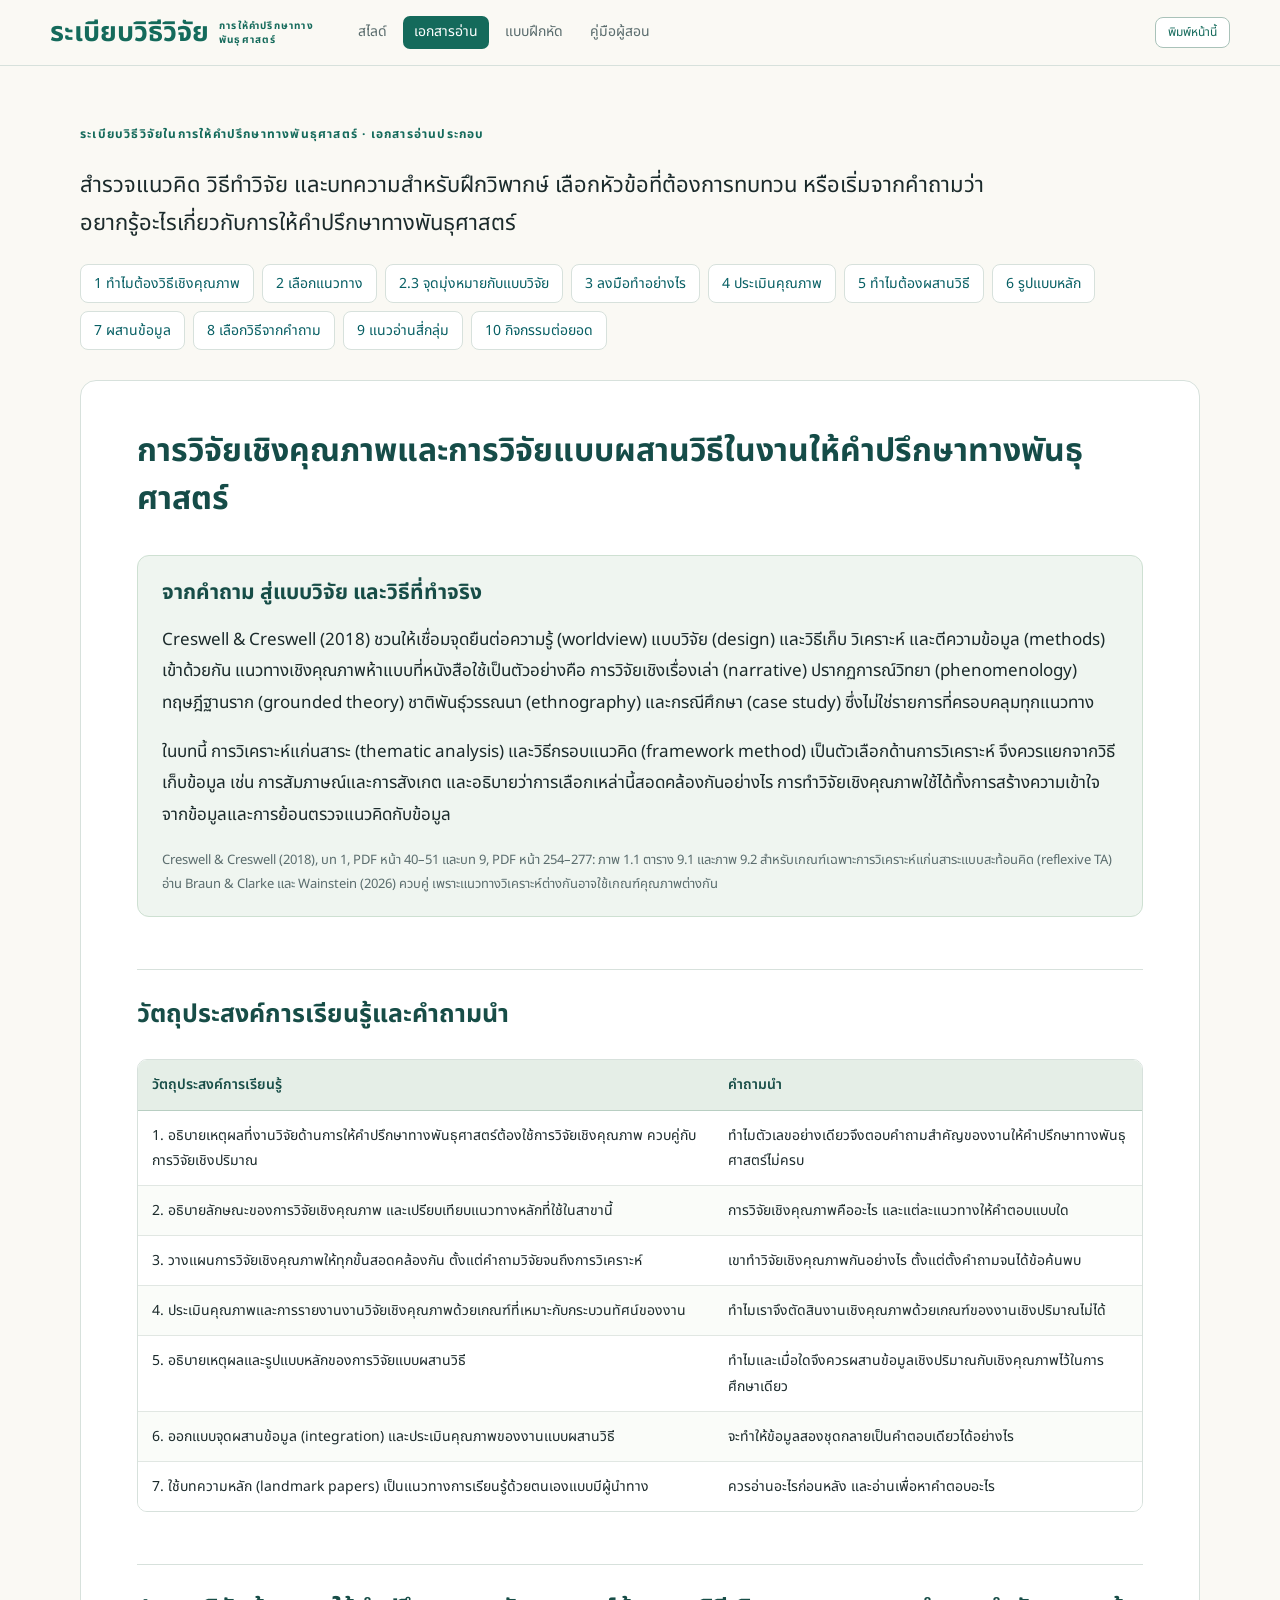
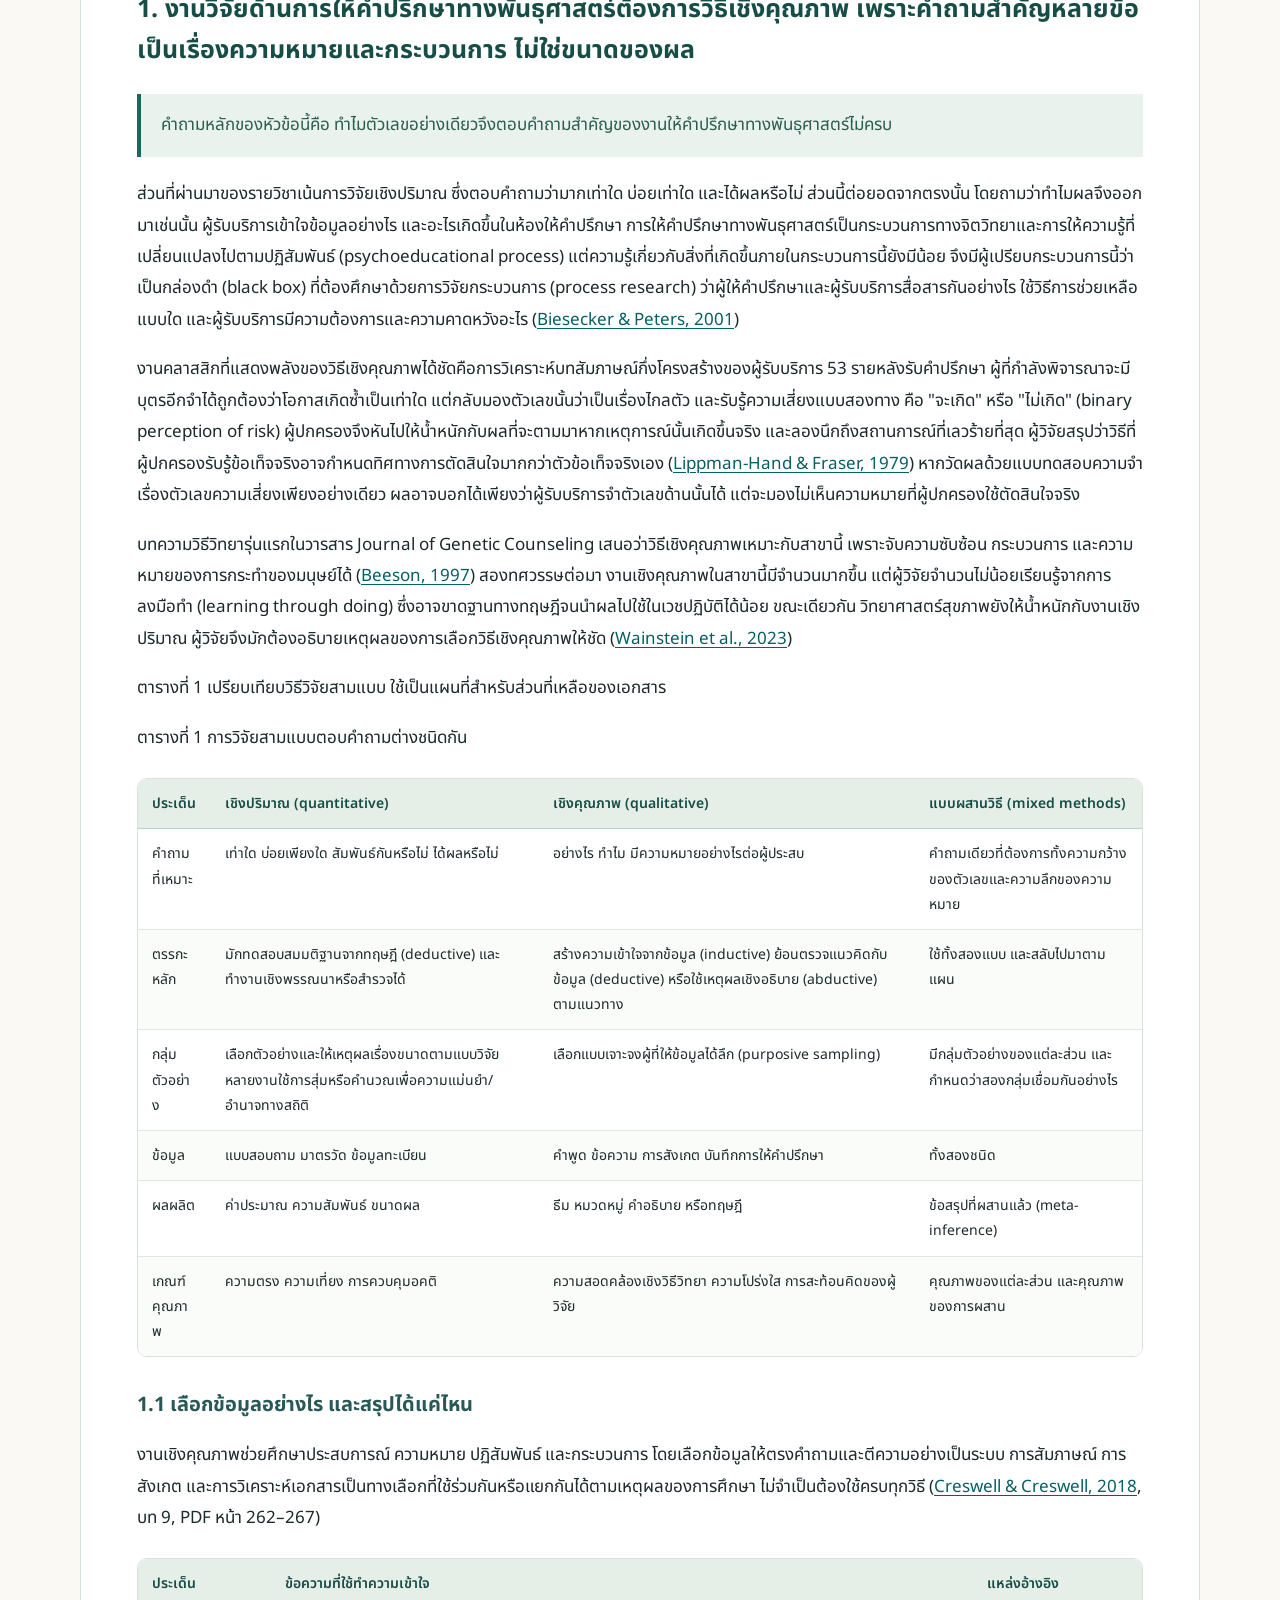
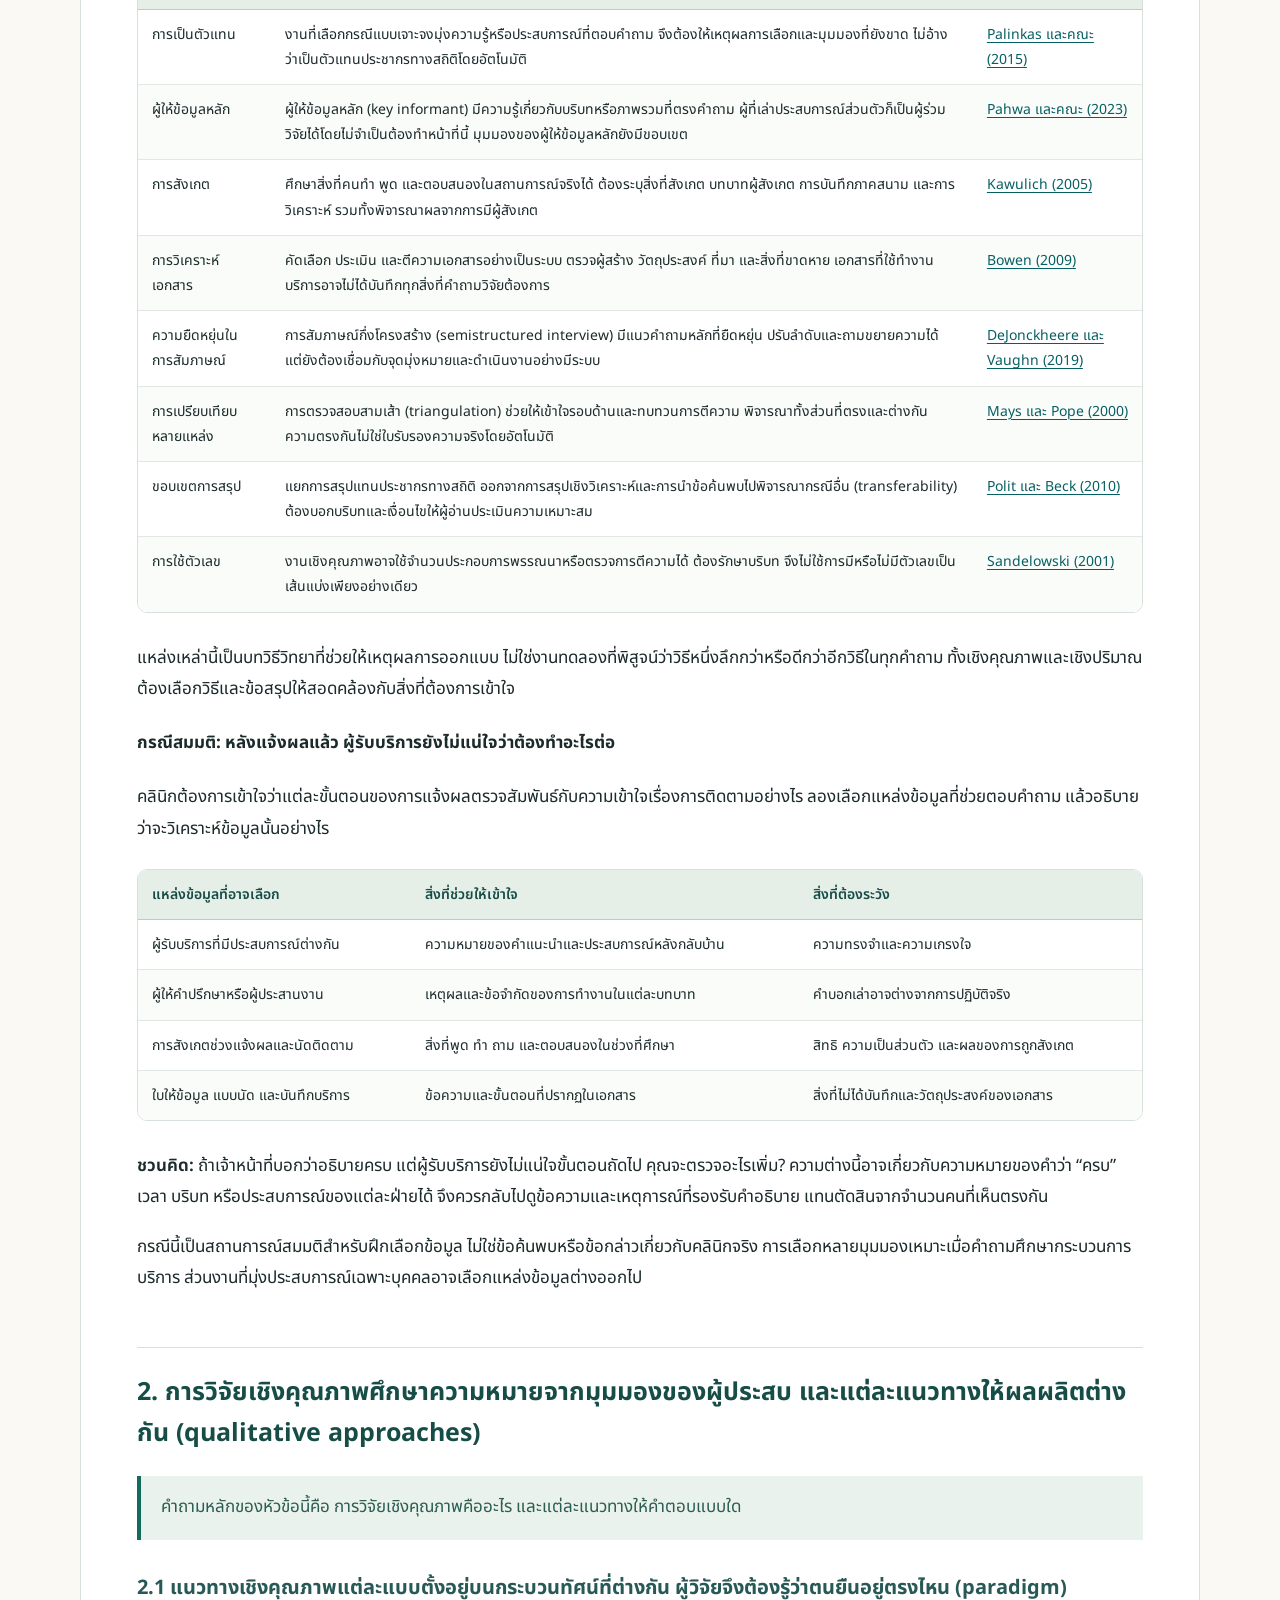
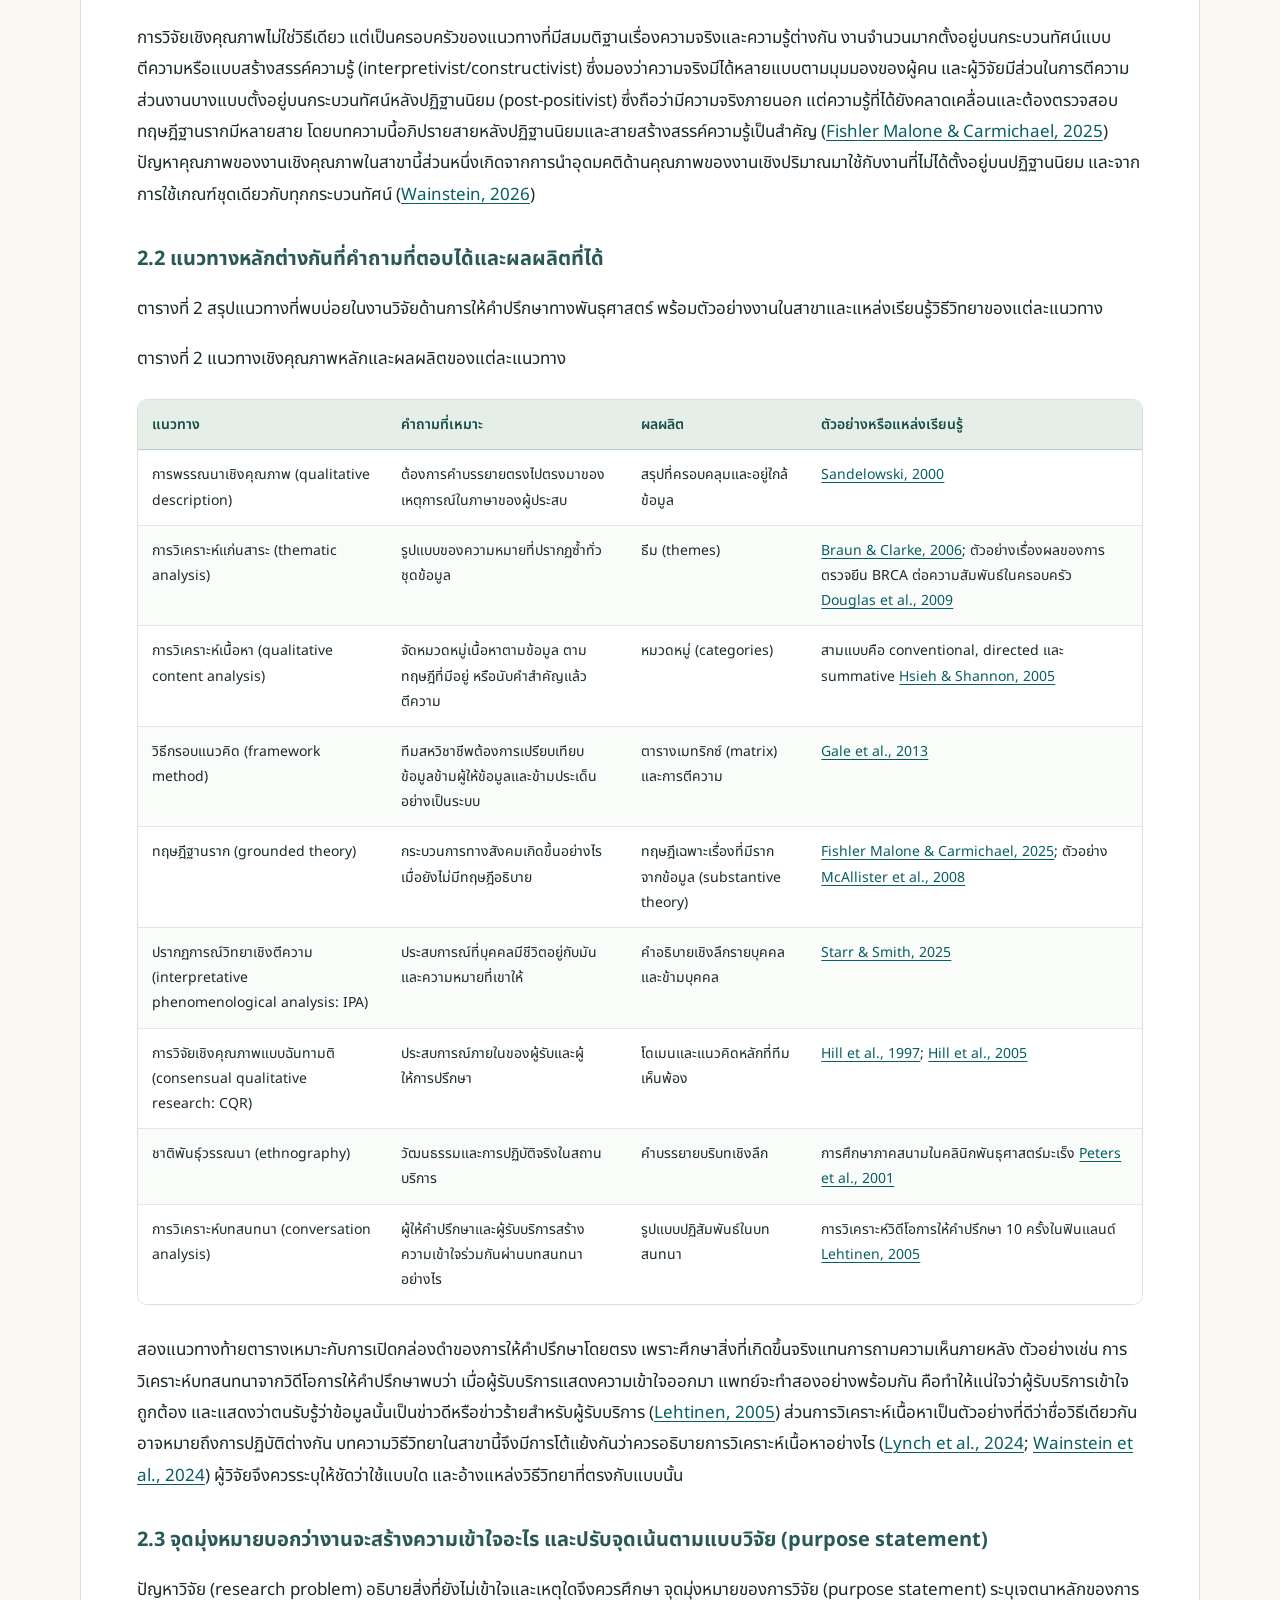
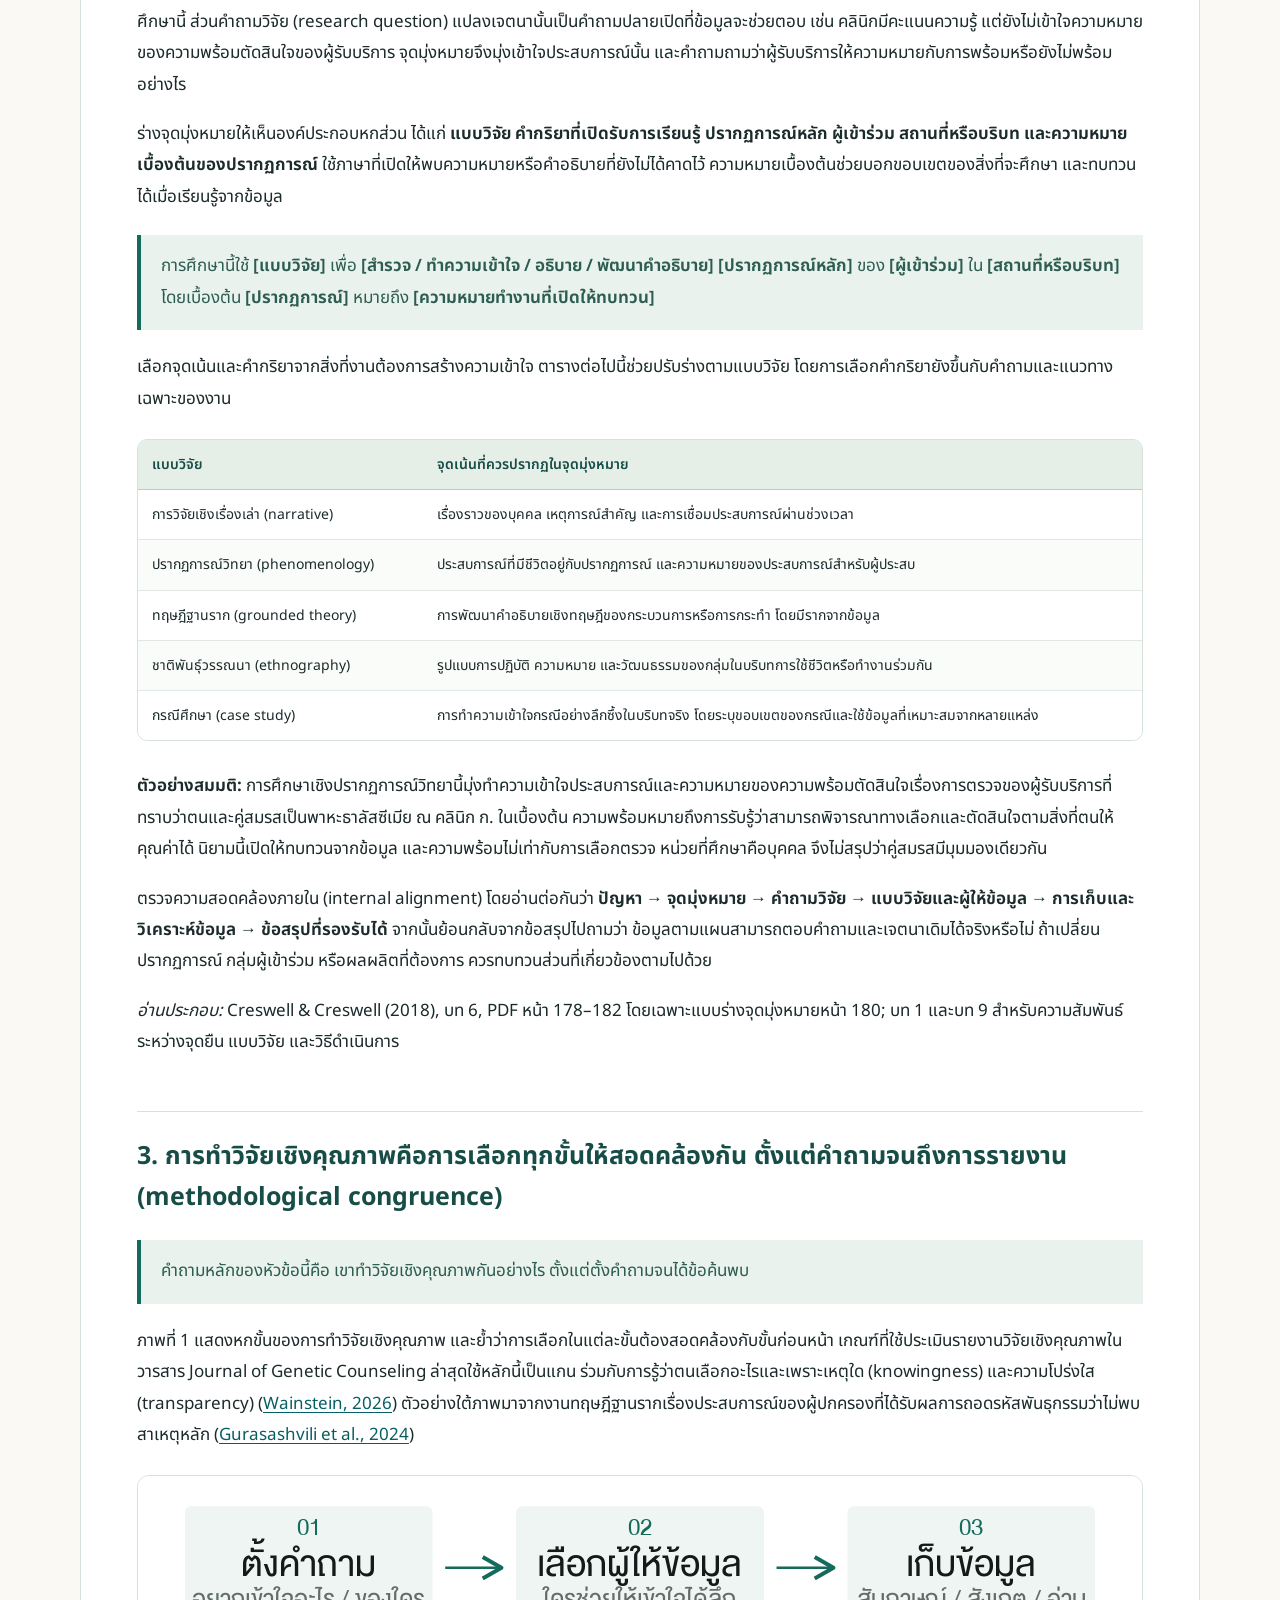
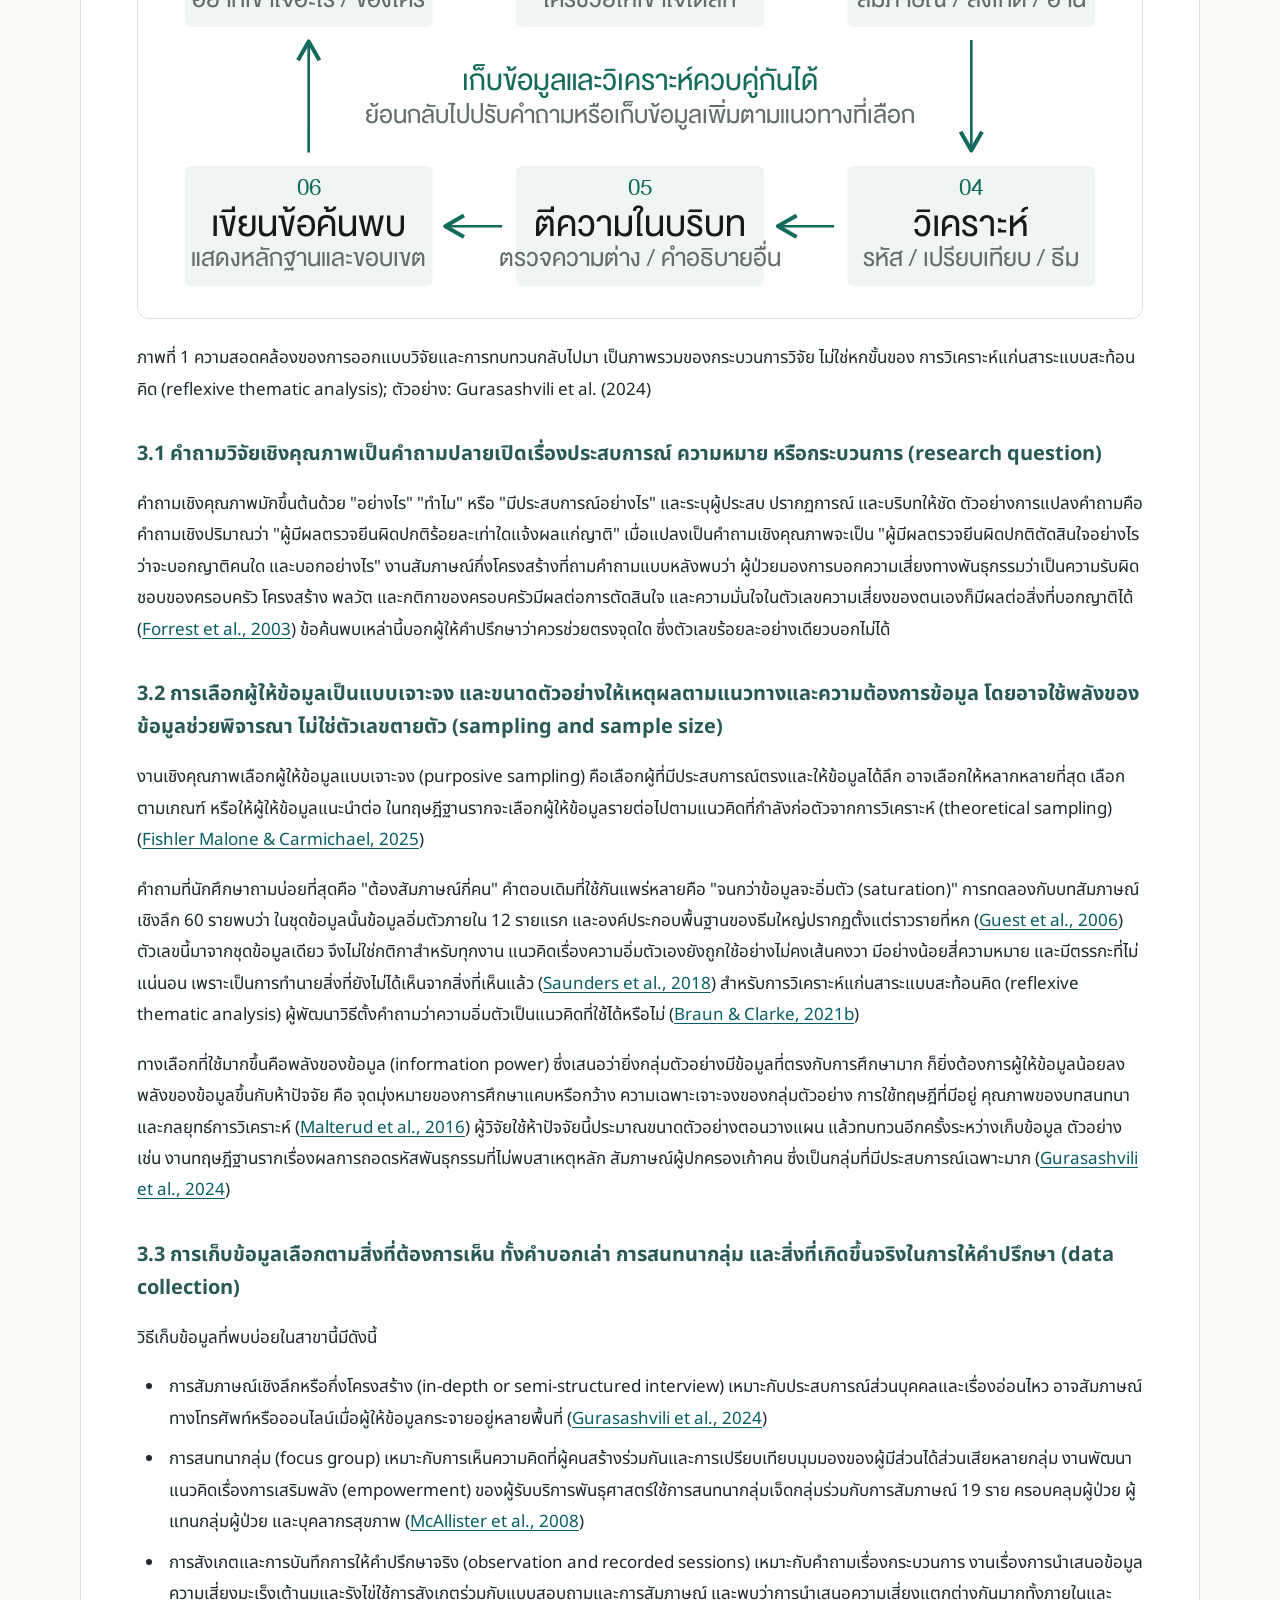
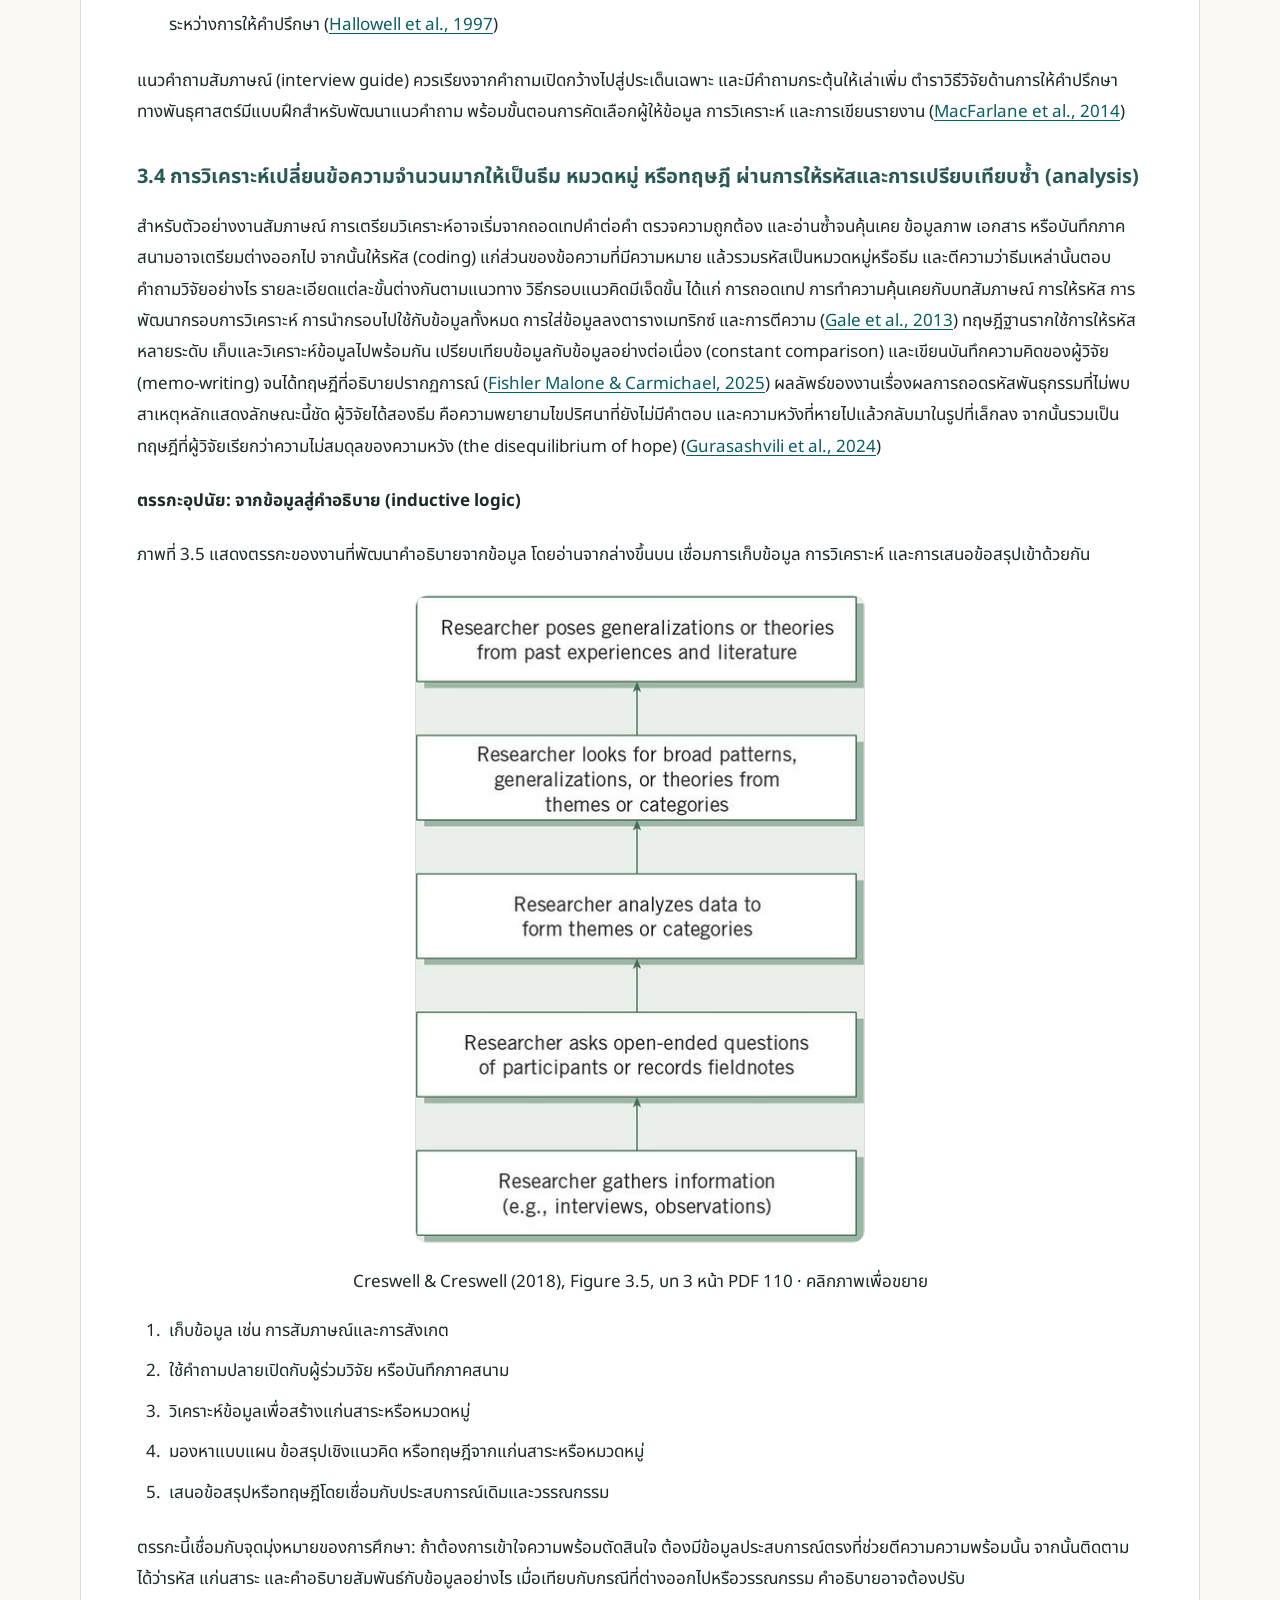
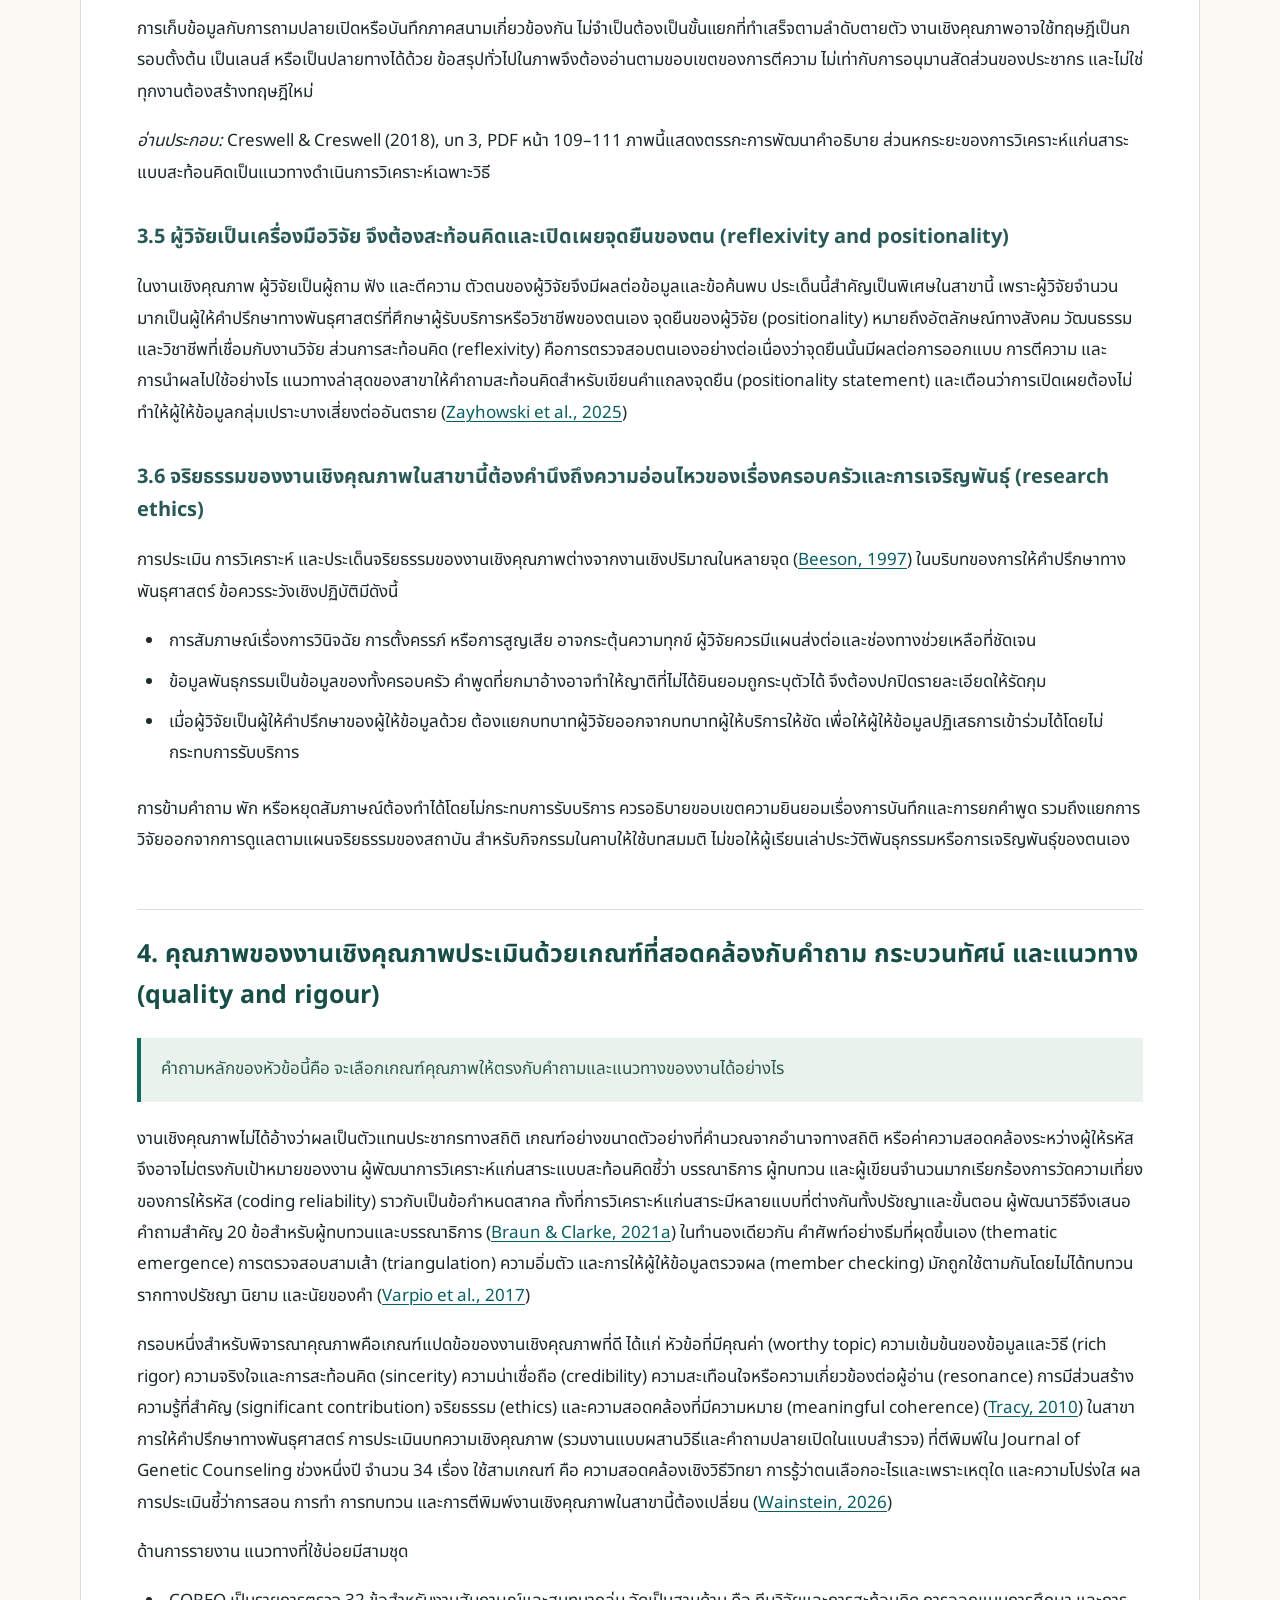
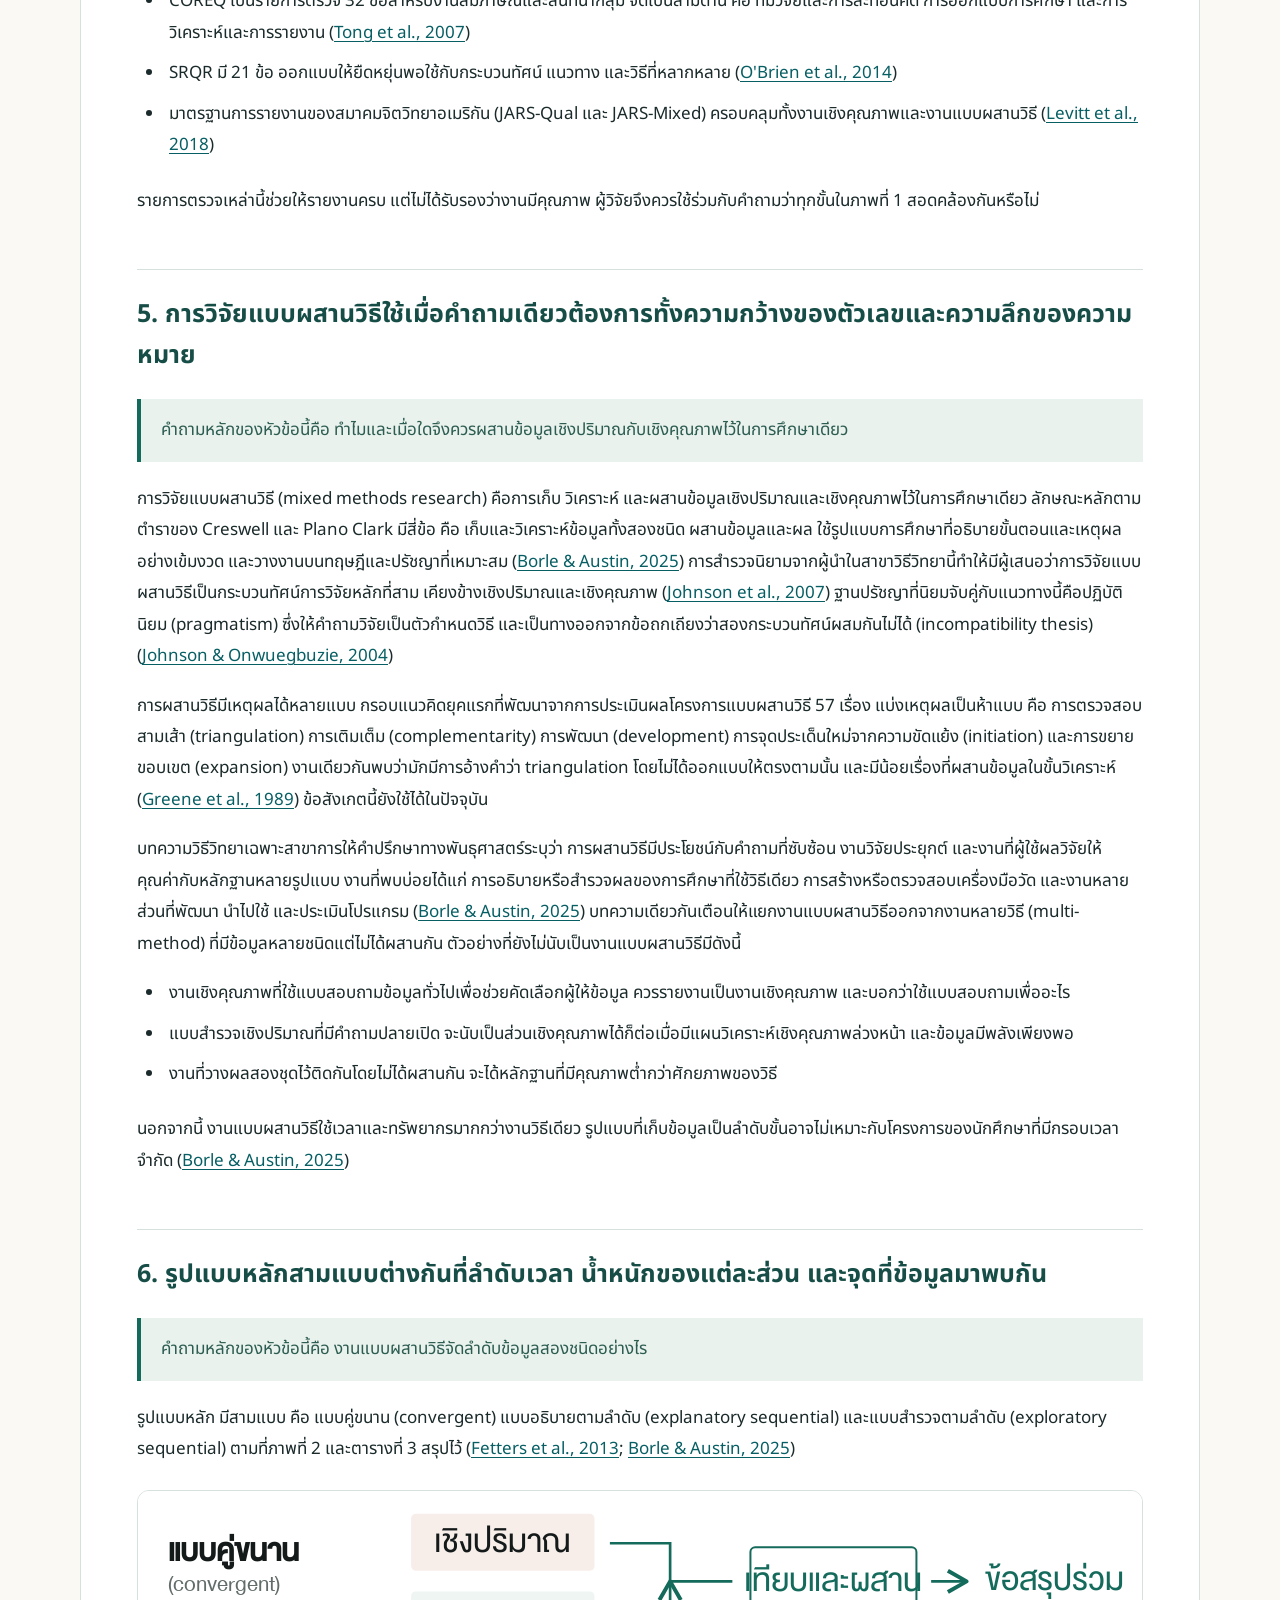
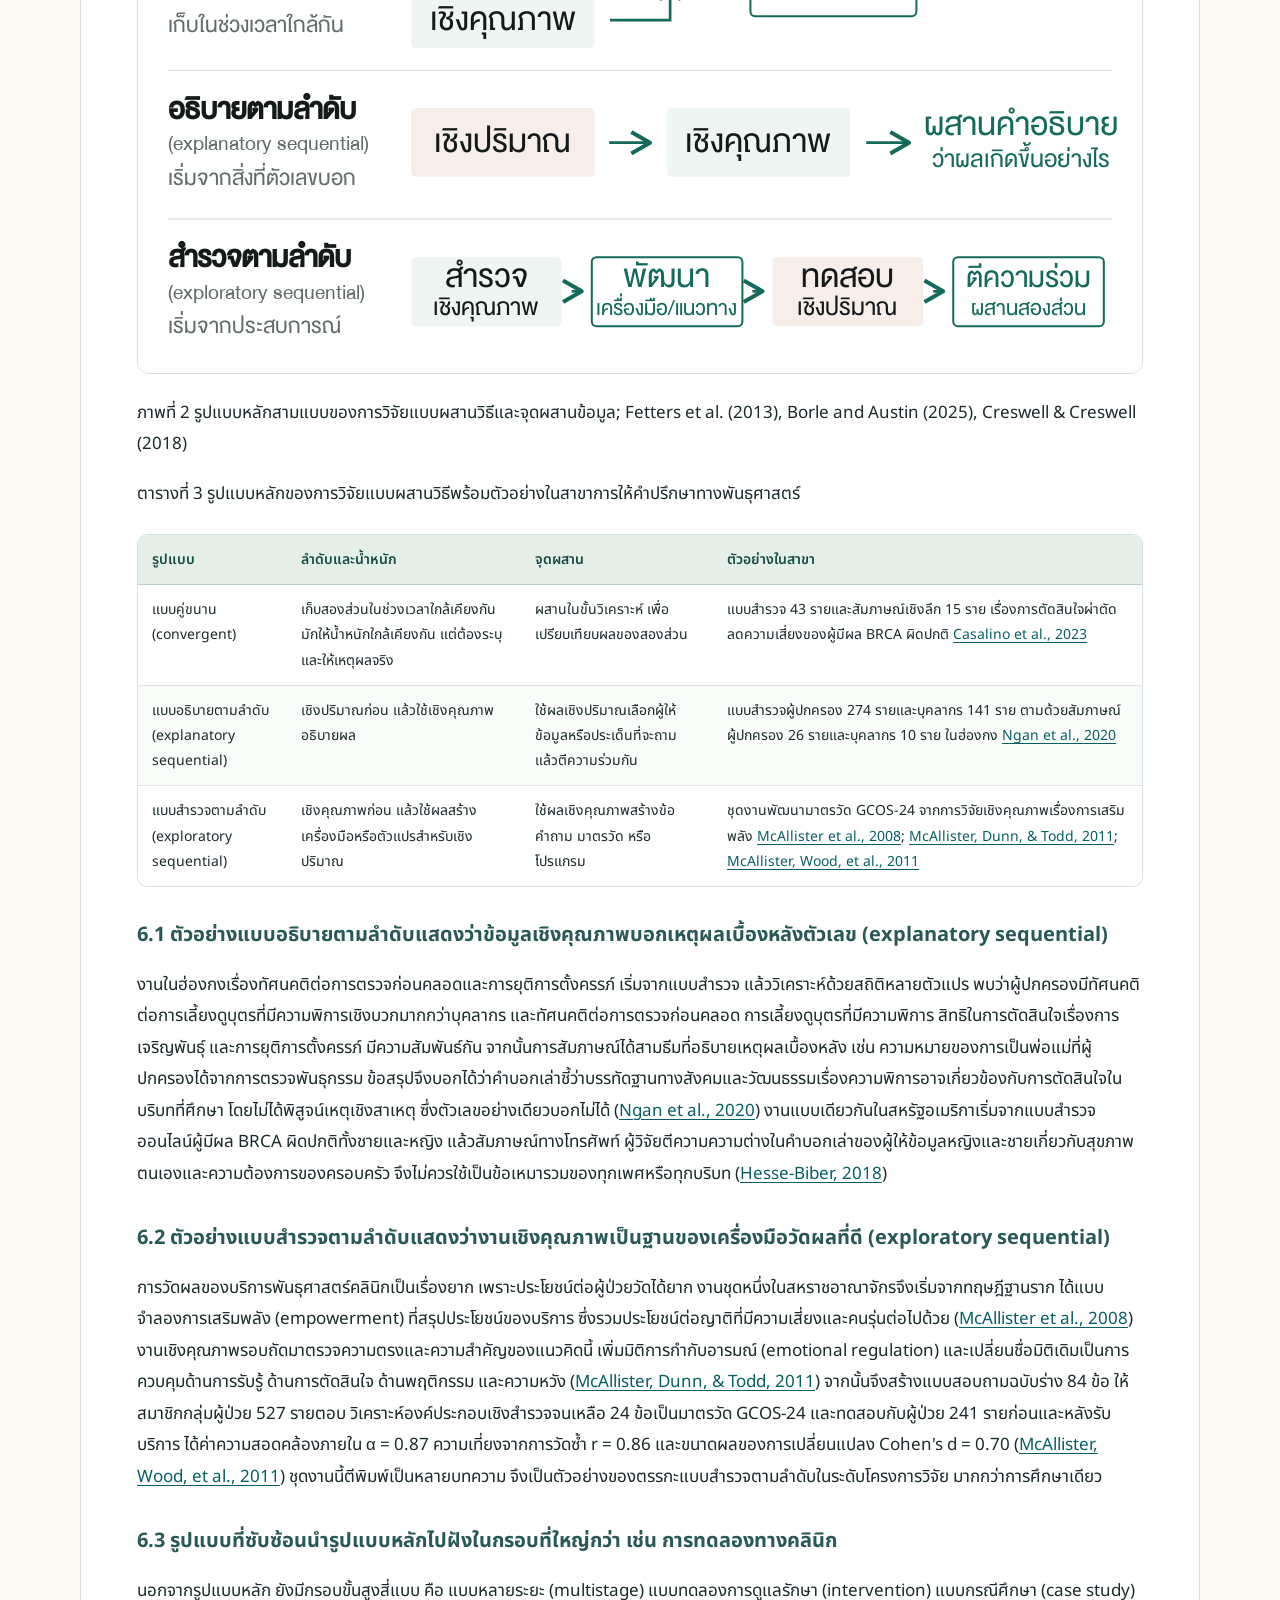
==== commit fac113f9: "Support qualitative teaching with sources on sampling, data collection and inference" ====
--- a/reading.html
+++ b/reading.html
@@ -107,6 +107,95 @@
 </tr>
 </tbody>
 </table></div>
+<h3 id="qual-evidence">1.1 เลือกข้อมูลอย่างไร และสรุปได้แค่ไหน</h3>
+<p>งานเชิงคุณภาพช่วยศึกษาประสบการณ์ ความหมาย ปฏิสัมพันธ์ และกระบวนการ โดยเลือกข้อมูลให้ตรงคำถามและตีความอย่างเป็นระบบ การสัมภาษณ์ การสังเกต และการวิเคราะห์เอกสารเป็นทางเลือกที่ใช้ร่วมกันหรือแยกกันได้ตามเหตุผลของการศึกษา ไม่จำเป็นต้องใช้ครบทุกวิธี (<a href="https://us.sagepub.com/en-us/nam/research-design/book255675" target="_blank" rel="noopener noreferrer">Creswell &amp; Creswell, 2018</a>, บท 9, PDF หน้า 262–267)</p>
+<div class="table-scroll"><table>
+<thead>
+<tr>
+<th>ประเด็น</th>
+<th>ข้อความที่ใช้ทำความเข้าใจ</th>
+<th>แหล่งอ้างอิง</th>
+</tr>
+</thead>
+<tbody>
+<tr>
+<td>การเป็นตัวแทน</td>
+<td>งานที่เลือกกรณีแบบเจาะจงมุ่งความรู้หรือประสบการณ์ที่ตอบคำถาม จึงต้องให้เหตุผลการเลือกและมุมมองที่ยังขาด ไม่อ้างว่าเป็นตัวแทนประชากรทางสถิติโดยอัตโนมัติ</td>
+<td><a href="https://doi.org/10.1007/s10488-013-0528-y" target="_blank" rel="noopener noreferrer">Palinkas และคณะ (2015)</a></td>
+</tr>
+<tr>
+<td>ผู้ให้ข้อมูลหลัก</td>
+<td>ผู้ให้ข้อมูลหลัก (key informant) มีความรู้เกี่ยวกับบริบทหรือภาพรวมที่ตรงคำถาม ผู้ที่เล่าประสบการณ์ส่วนตัวก็เป็นผู้ร่วมวิจัยได้โดยไม่จำเป็นต้องทำหน้าที่นี้ มุมมองของผู้ให้ข้อมูลหลักยังมีขอบเขต</td>
+<td><a href="https://doi.org/10.1177/10497323231198796" target="_blank" rel="noopener noreferrer">Pahwa และคณะ (2023)</a></td>
+</tr>
+<tr>
+<td>การสังเกต</td>
+<td>ศึกษาสิ่งที่คนทำ พูด และตอบสนองในสถานการณ์จริงได้ ต้องระบุสิ่งที่สังเกต บทบาทผู้สังเกต การบันทึกภาคสนาม และการวิเคราะห์ รวมทั้งพิจารณาผลจากการมีผู้สังเกต</td>
+<td><a href="https://www.qualitative-research.net/index.php/fqs/article/view/466" target="_blank" rel="noopener noreferrer">Kawulich (2005)</a></td>
+</tr>
+<tr>
+<td>การวิเคราะห์เอกสาร</td>
+<td>คัดเลือก ประเมิน และตีความเอกสารอย่างเป็นระบบ ตรวจผู้สร้าง วัตถุประสงค์ ที่มา และสิ่งที่ขาดหาย เอกสารที่ใช้ทำงานบริการอาจไม่ได้บันทึกทุกสิ่งที่คำถามวิจัยต้องการ</td>
+<td><a href="https://doi.org/10.3316/QRJ0902027" target="_blank" rel="noopener noreferrer">Bowen (2009)</a></td>
+</tr>
+<tr>
+<td>ความยืดหยุ่นในการสัมภาษณ์</td>
+<td>การสัมภาษณ์กึ่งโครงสร้าง (semistructured interview) มีแนวคำถามหลักที่ยืดหยุ่น ปรับลำดับและถามขยายความได้ แต่ยังต้องเชื่อมกับจุดมุ่งหมายและดำเนินงานอย่างมีระบบ</td>
+<td><a href="https://doi.org/10.1136/fmch-2018-000057" target="_blank" rel="noopener noreferrer">DeJonckheere และ Vaughn (2019)</a></td>
+</tr>
+<tr>
+<td>การเปรียบเทียบหลายแหล่ง</td>
+<td>การตรวจสอบสามเส้า (triangulation) ช่วยให้เข้าใจรอบด้านและทบทวนการตีความ พิจารณาทั้งส่วนที่ตรงและต่างกัน ความตรงกันไม่ใช่ใบรับรองความจริงโดยอัตโนมัติ</td>
+<td><a href="https://doi.org/10.1136/bmj.320.7226.50" target="_blank" rel="noopener noreferrer">Mays และ Pope (2000)</a></td>
+</tr>
+<tr>
+<td>ขอบเขตการสรุป</td>
+<td>แยกการสรุปแทนประชากรทางสถิติ ออกจากการสรุปเชิงวิเคราะห์และการนำข้อค้นพบไปพิจารณากรณีอื่น (transferability) ต้องบอกบริบทและเงื่อนไขให้ผู้อ่านประเมินความเหมาะสม</td>
+<td><a href="https://doi.org/10.1016/j.ijnurstu.2010.06.004" target="_blank" rel="noopener noreferrer">Polit และ Beck (2010)</a></td>
+</tr>
+<tr>
+<td>การใช้ตัวเลข</td>
+<td>งานเชิงคุณภาพอาจใช้จำนวนประกอบการพรรณนาหรือตรวจการตีความได้ ต้องรักษาบริบท จึงไม่ใช้การมีหรือไม่มีตัวเลขเป็นเส้นแบ่งเพียงอย่างเดียว</td>
+<td><a href="https://doi.org/10.1002/nur.1025" target="_blank" rel="noopener noreferrer">Sandelowski (2001)</a></td>
+</tr>
+</tbody>
+</table></div>
+<p>แหล่งเหล่านี้เป็นบทวิธีวิทยาที่ช่วยให้เหตุผลการออกแบบ ไม่ใช่งานทดลองที่พิสูจน์ว่าวิธีหนึ่งลึกกว่าหรือดีกว่าอีกวิธีในทุกคำถาม ทั้งเชิงคุณภาพและเชิงปริมาณต้องเลือกวิธีและข้อสรุปให้สอดคล้องกับสิ่งที่ต้องการเข้าใจ</p>
+<h4>กรณีสมมติ: หลังแจ้งผลแล้ว ผู้รับบริการยังไม่แน่ใจว่าต้องทำอะไรต่อ</h4>
+<p>คลินิกต้องการเข้าใจว่าแต่ละขั้นตอนของการแจ้งผลตรวจสัมพันธ์กับความเข้าใจเรื่องการติดตามอย่างไร ลองเลือกแหล่งข้อมูลที่ช่วยตอบคำถาม แล้วอธิบายว่าจะวิเคราะห์ข้อมูลนั้นอย่างไร</p>
+<div class="table-scroll"><table>
+<thead>
+<tr>
+<th>แหล่งข้อมูลที่อาจเลือก</th>
+<th>สิ่งที่ช่วยให้เข้าใจ</th>
+<th>สิ่งที่ต้องระวัง</th>
+</tr>
+</thead>
+<tbody>
+<tr>
+<td>ผู้รับบริการที่มีประสบการณ์ต่างกัน</td>
+<td>ความหมายของคำแนะนำและประสบการณ์หลังกลับบ้าน</td>
+<td>ความทรงจำและความเกรงใจ</td>
+</tr>
+<tr>
+<td>ผู้ให้คำปรึกษาหรือผู้ประสานงาน</td>
+<td>เหตุผลและข้อจำกัดของการทำงานในแต่ละบทบาท</td>
+<td>คำบอกเล่าอาจต่างจากการปฏิบัติจริง</td>
+</tr>
+<tr>
+<td>การสังเกตช่วงแจ้งผลและนัดติดตาม</td>
+<td>สิ่งที่พูด ทำ ถาม และตอบสนองในช่วงที่ศึกษา</td>
+<td>สิทธิ ความเป็นส่วนตัว และผลของการถูกสังเกต</td>
+</tr>
+<tr>
+<td>ใบให้ข้อมูล แบบนัด และบันทึกบริการ</td>
+<td>ข้อความและขั้นตอนที่ปรากฏในเอกสาร</td>
+<td>สิ่งที่ไม่ได้บันทึกและวัตถุประสงค์ของเอกสาร</td>
+</tr>
+</tbody>
+</table></div>
+<p><strong>ชวนคิด:</strong> ถ้าเจ้าหน้าที่บอกว่าอธิบายครบ แต่ผู้รับบริการยังไม่แน่ใจขั้นตอนถัดไป คุณจะตรวจอะไรเพิ่ม? ความต่างนี้อาจเกี่ยวกับความหมายของคำว่า “ครบ” เวลา บริบท หรือประสบการณ์ของแต่ละฝ่ายได้ จึงควรกลับไปดูข้อความและเหตุการณ์ที่รองรับคำอธิบาย แทนตัดสินจากจำนวนคนที่เห็นตรงกัน</p>
+<p>กรณีนี้เป็นสถานการณ์สมมติสำหรับฝึกเลือกข้อมูล ไม่ใช่ข้อค้นพบหรือข้อกล่าวเกี่ยวกับคลินิกจริง การเลือกหลายมุมมองเหมาะเมื่อคำถามศึกษากระบวนการบริการ ส่วนงานที่มุ่งประสบการณ์เฉพาะบุคคลอาจเลือกแหล่งข้อมูลต่างออกไป</p>
 <h2 id="topic-2">2. การวิจัยเชิงคุณภาพศึกษาความหมายจากมุมมองของผู้ประสบ และแต่ละแนวทางให้ผลผลิตต่างกัน (qualitative approaches)</h2>
 <blockquote>
 <p>คำถามหลักของหัวข้อนี้คือ การวิจัยเชิงคุณภาพคืออะไร และแต่ละแนวทางให้คำตอบแบบใด</p>
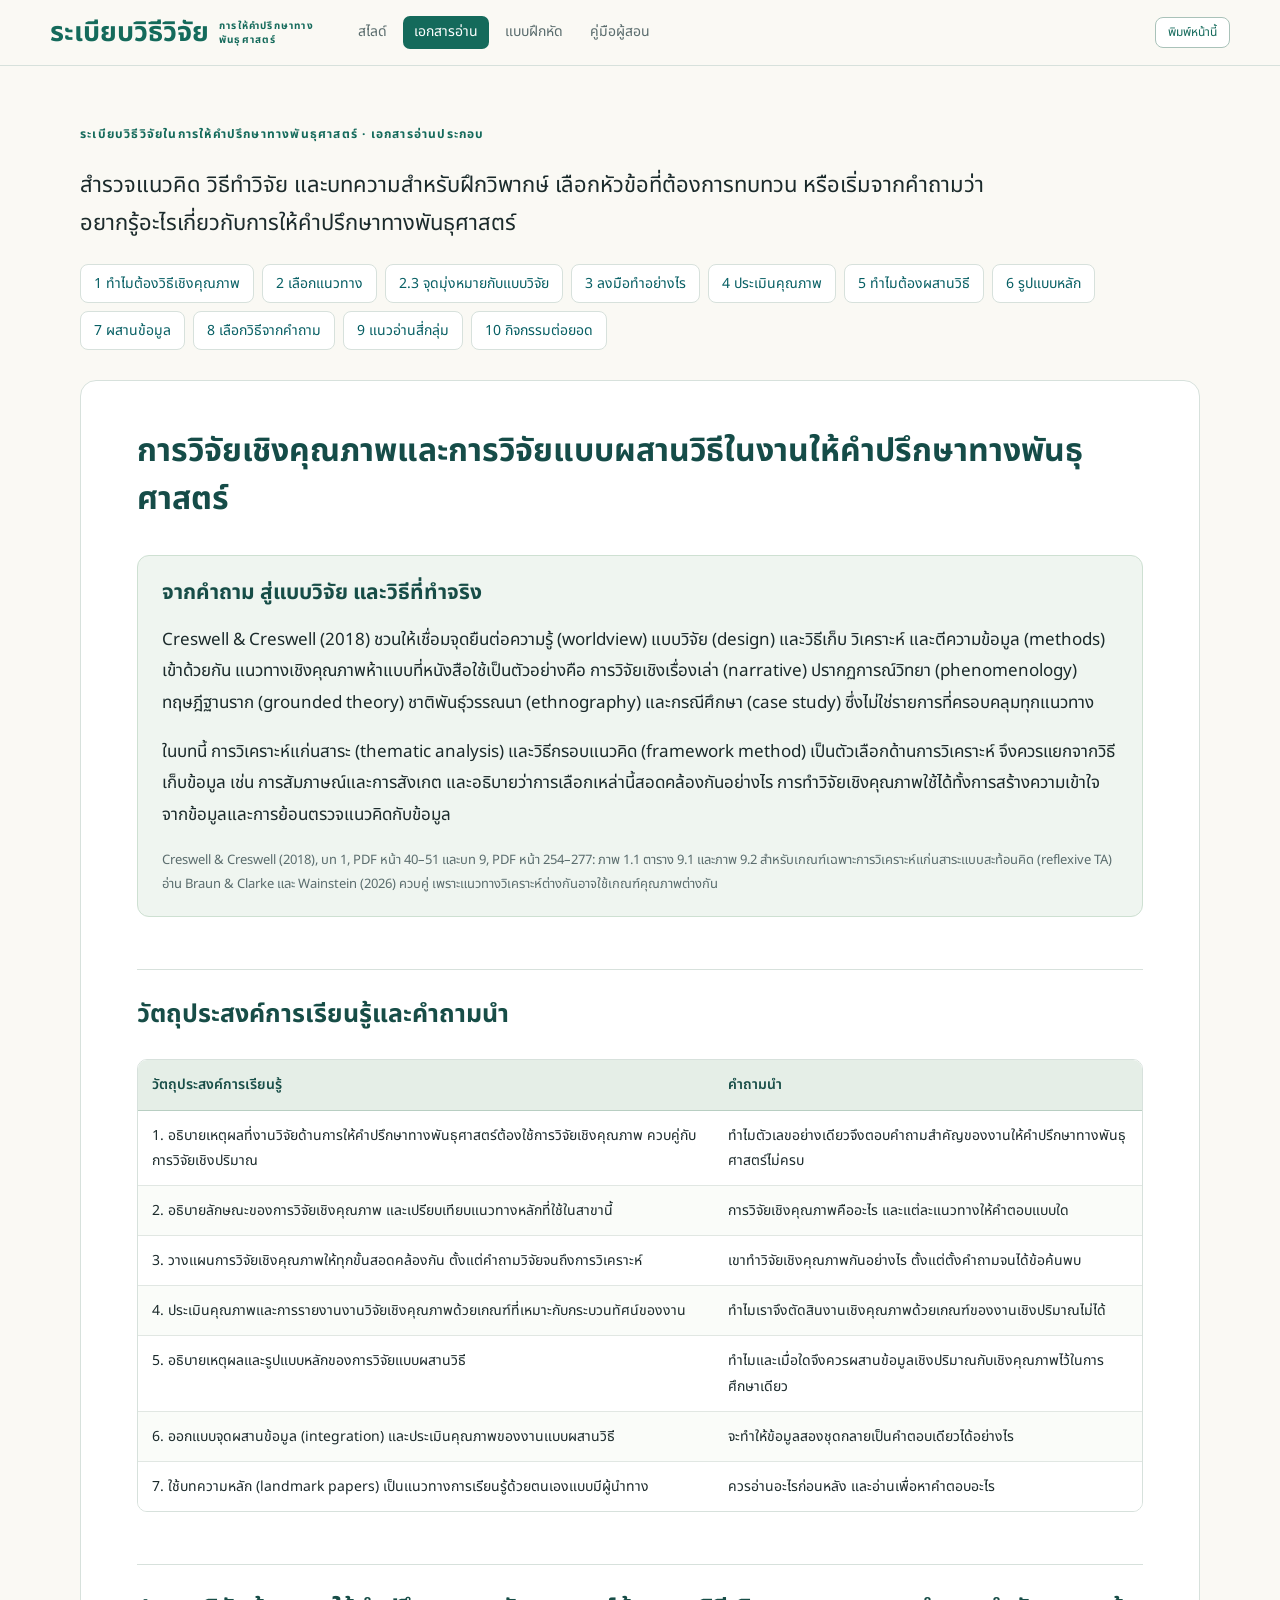
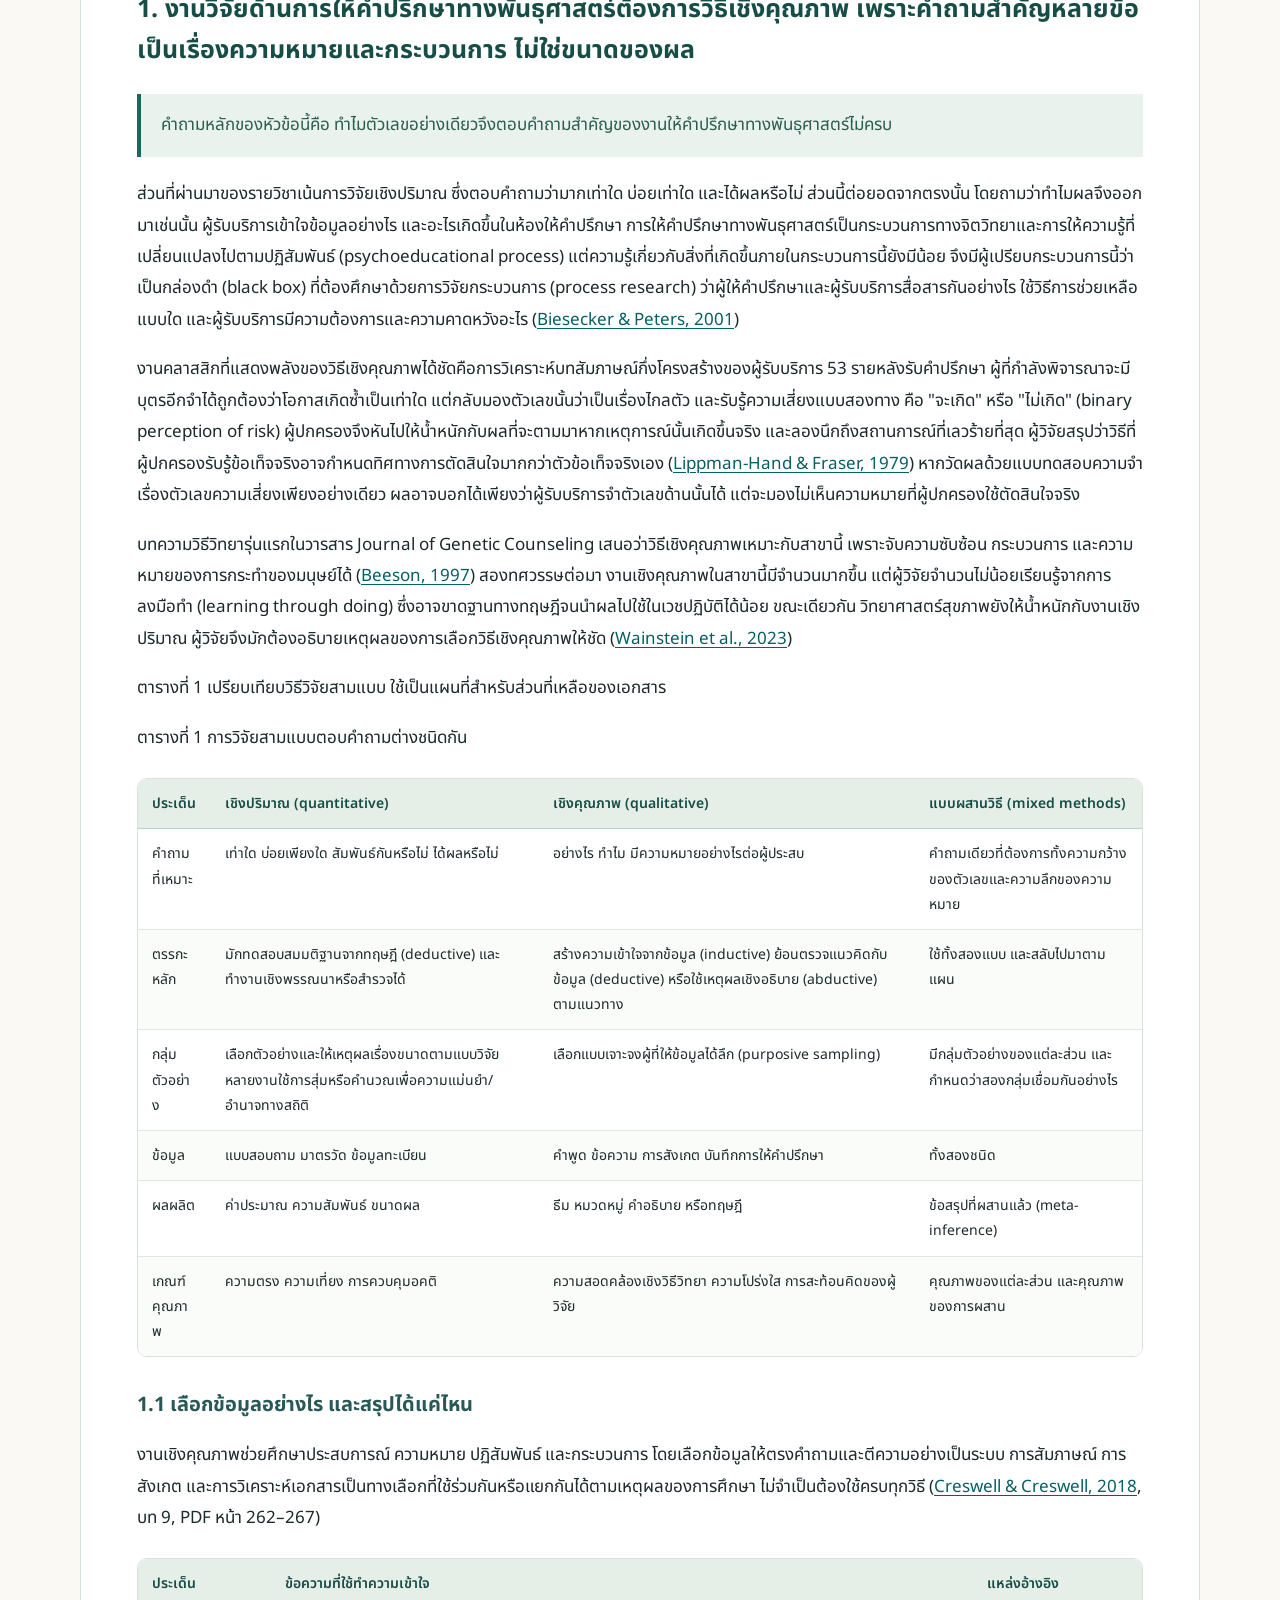
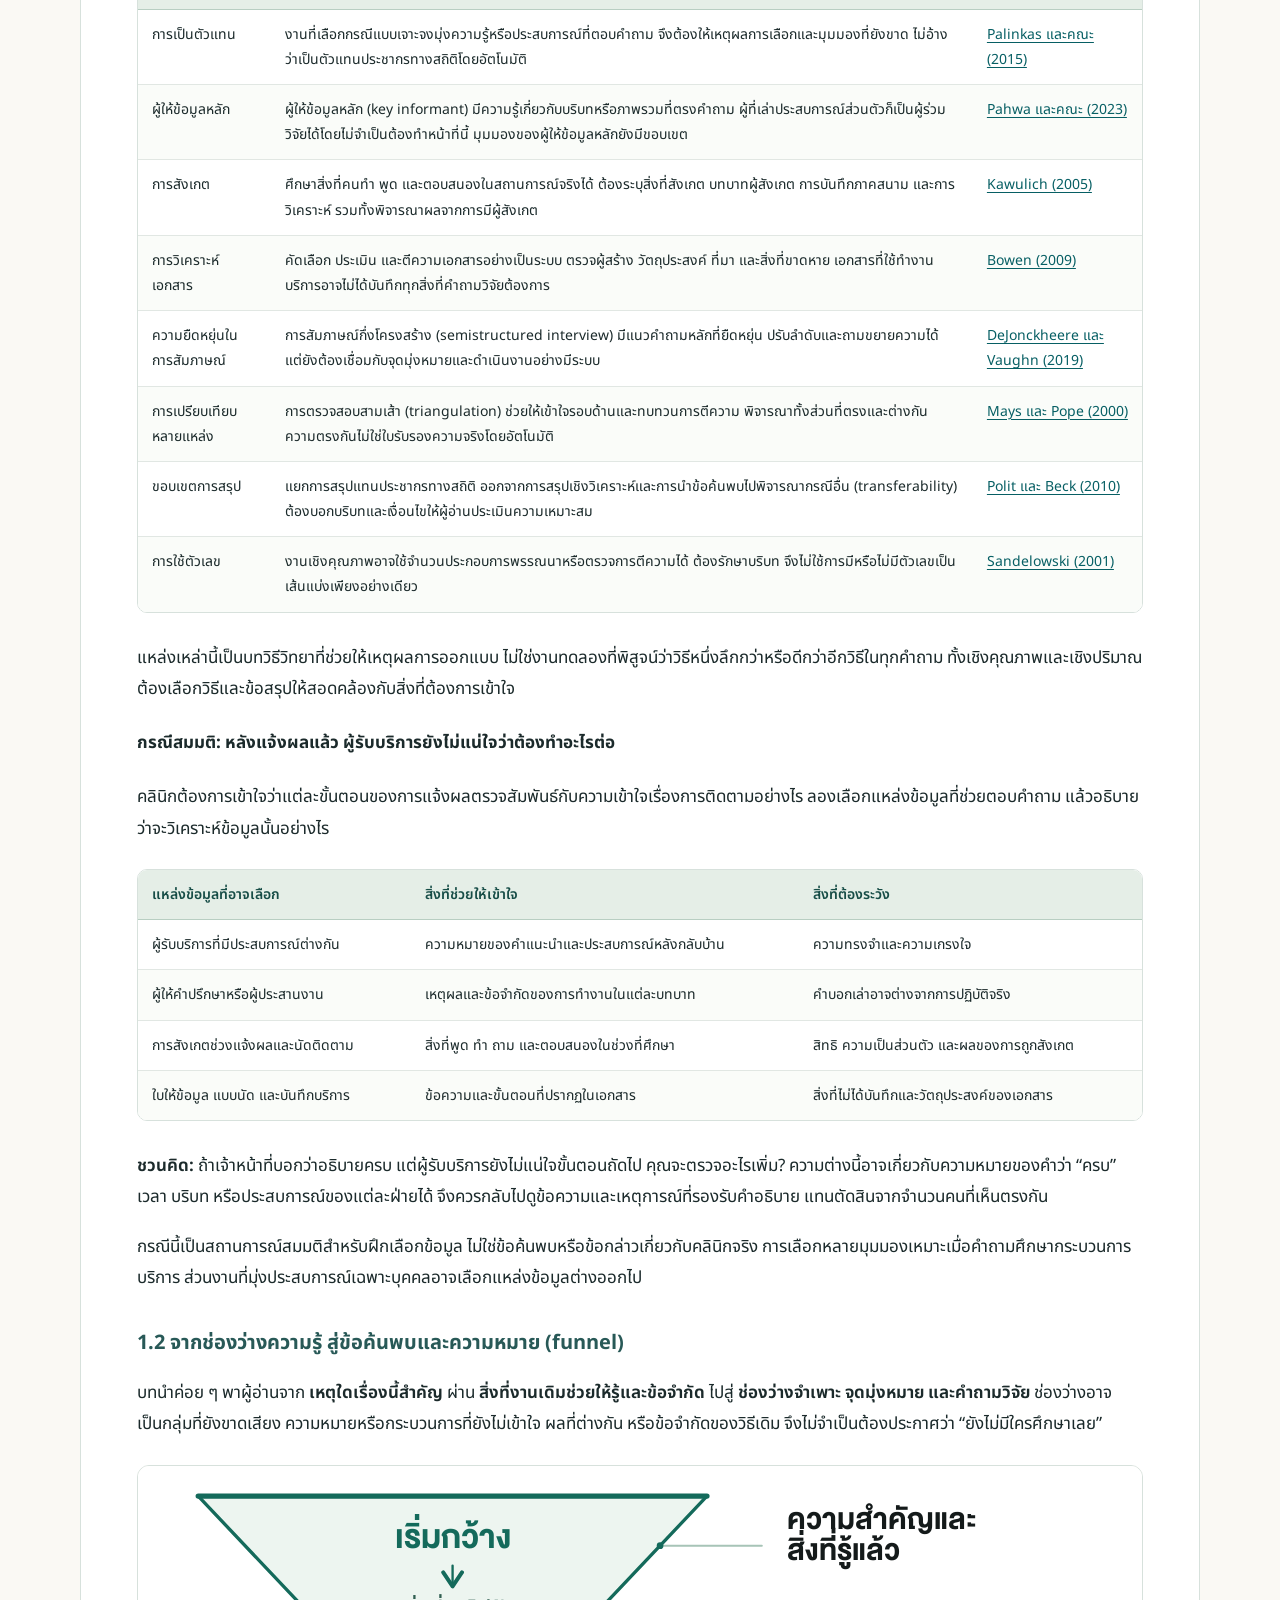
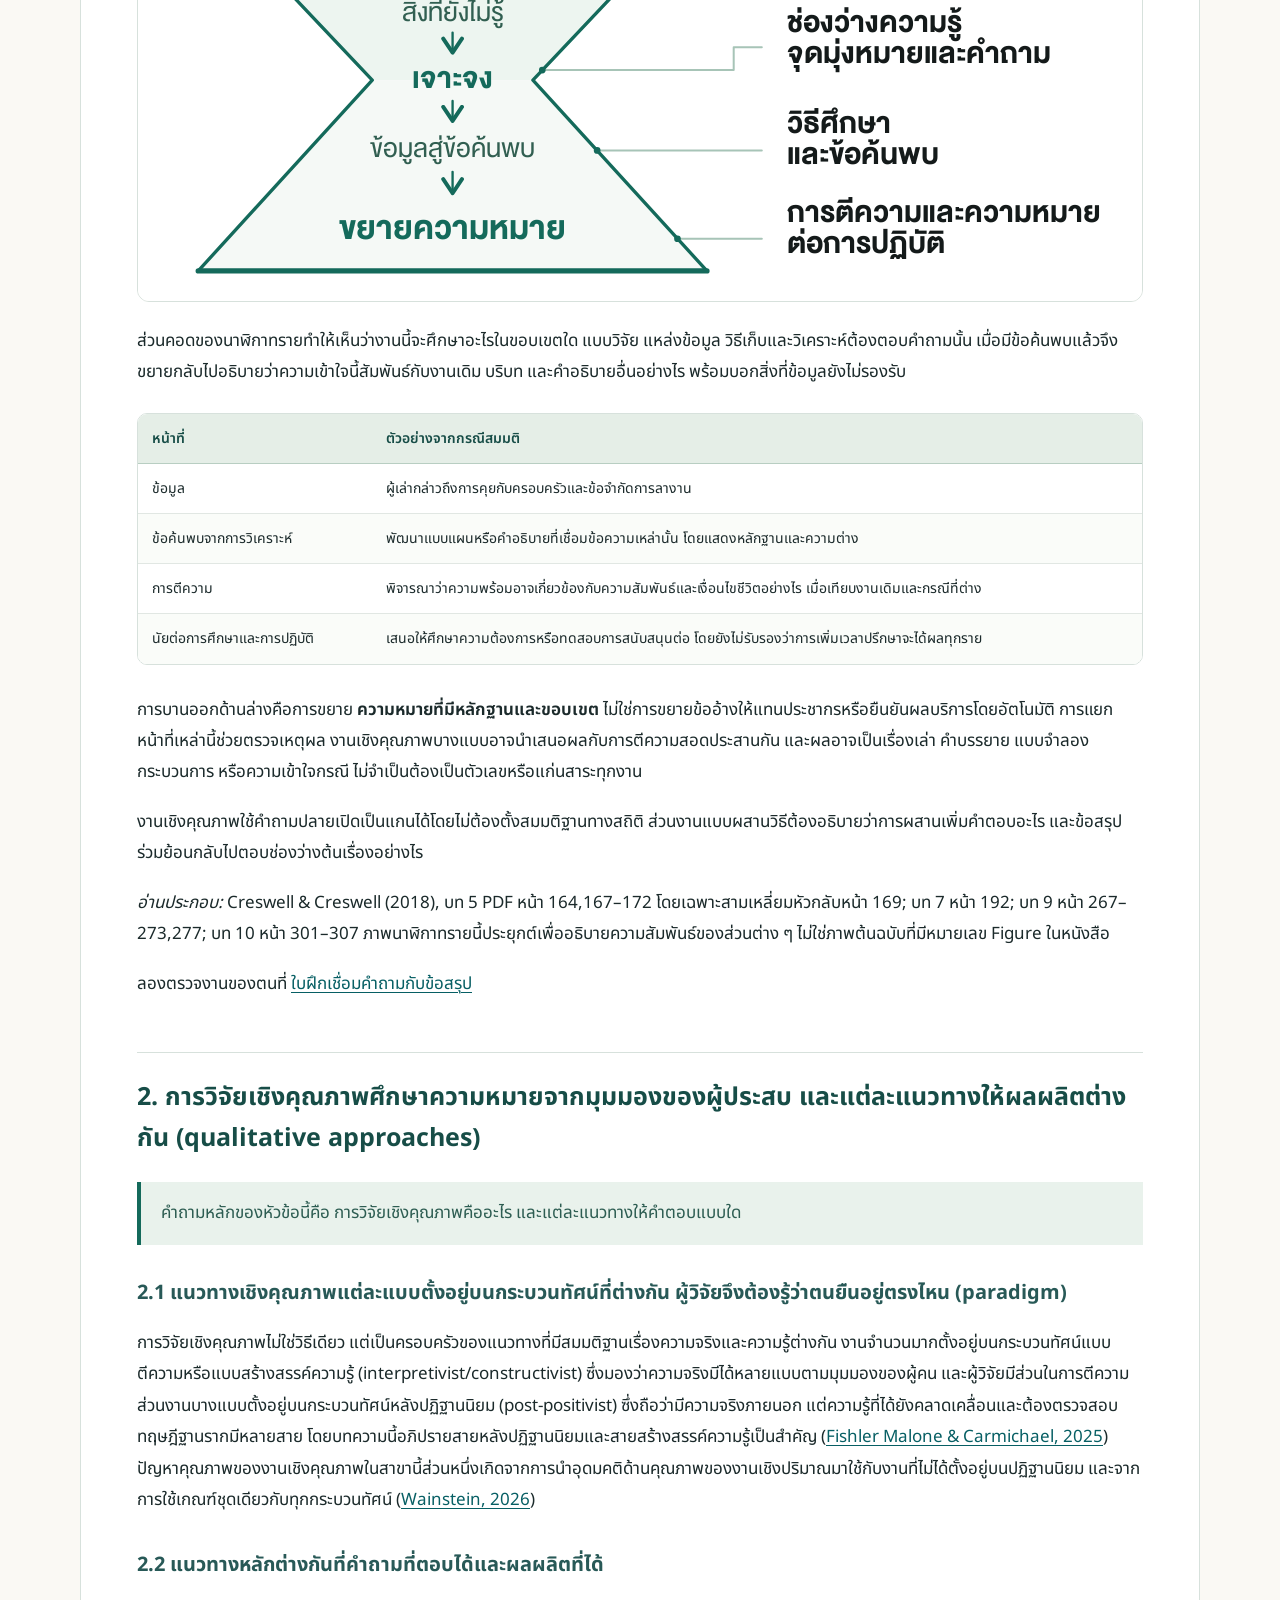
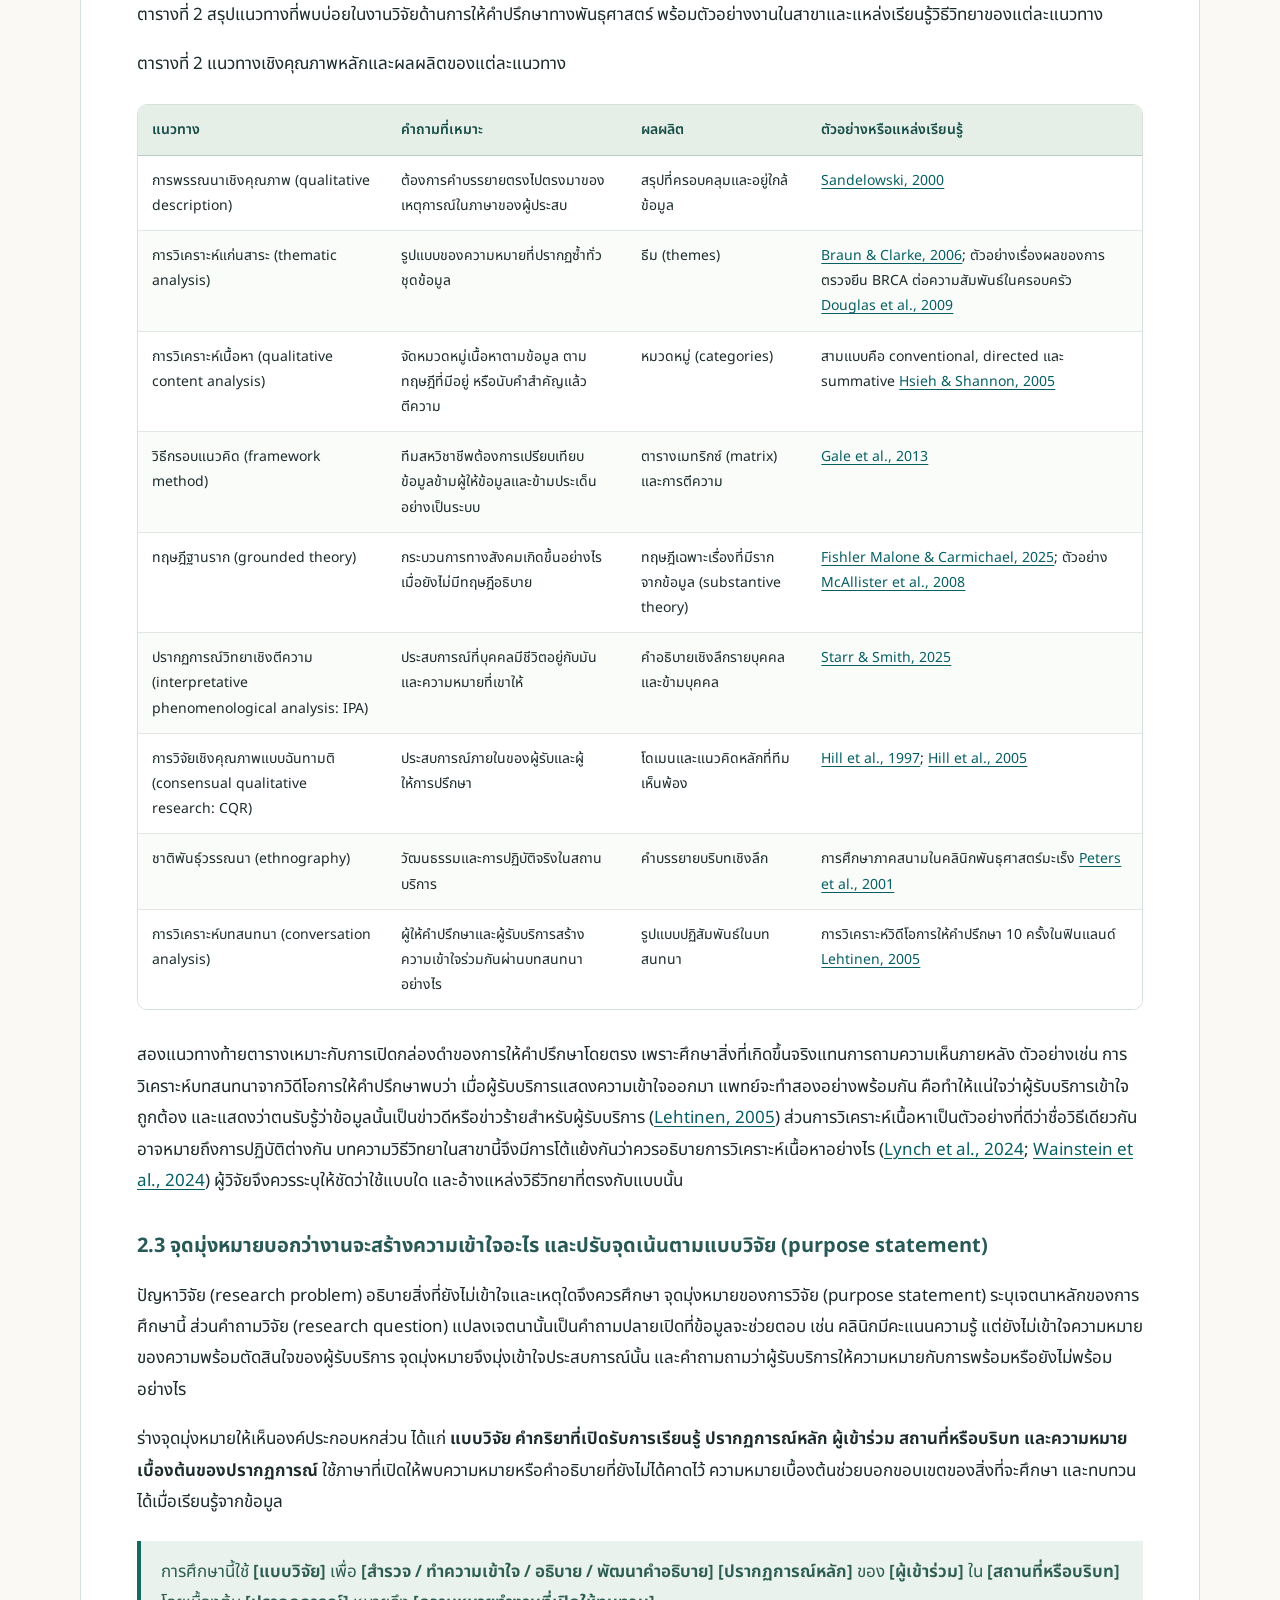
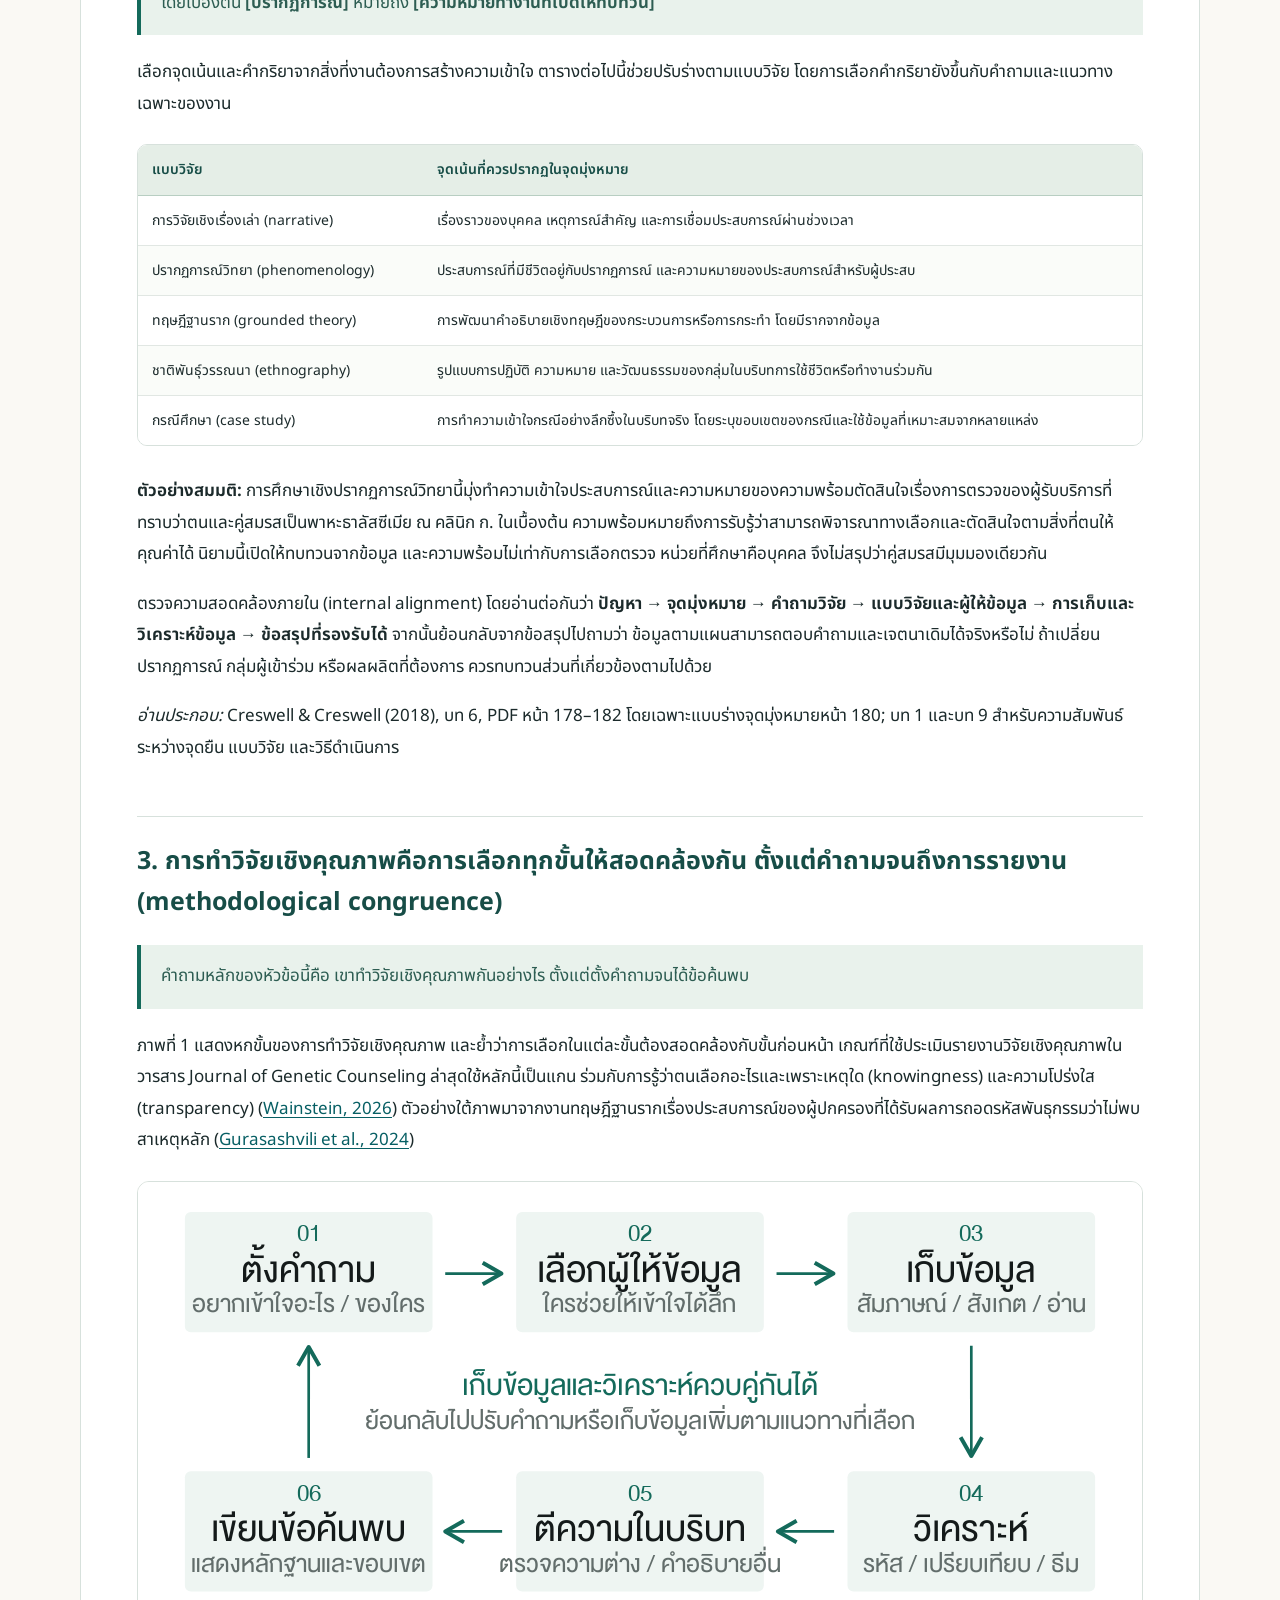
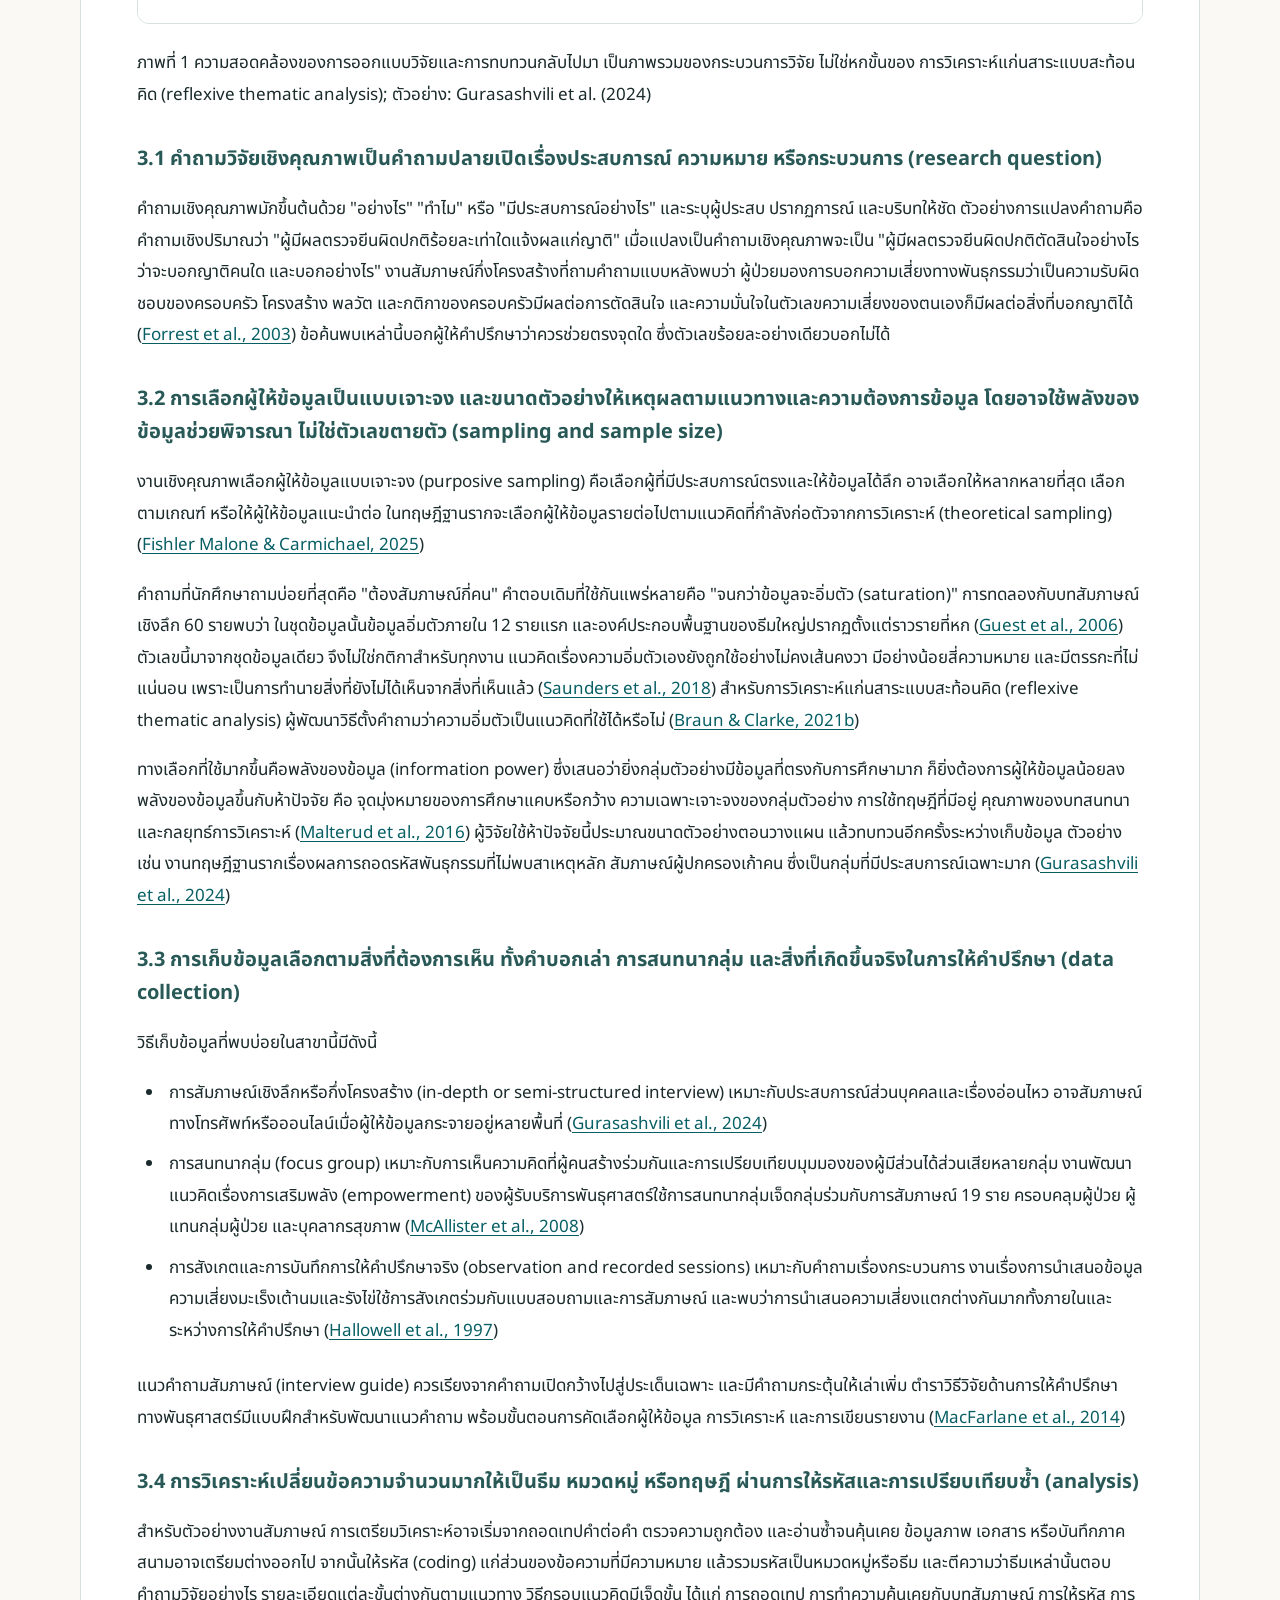
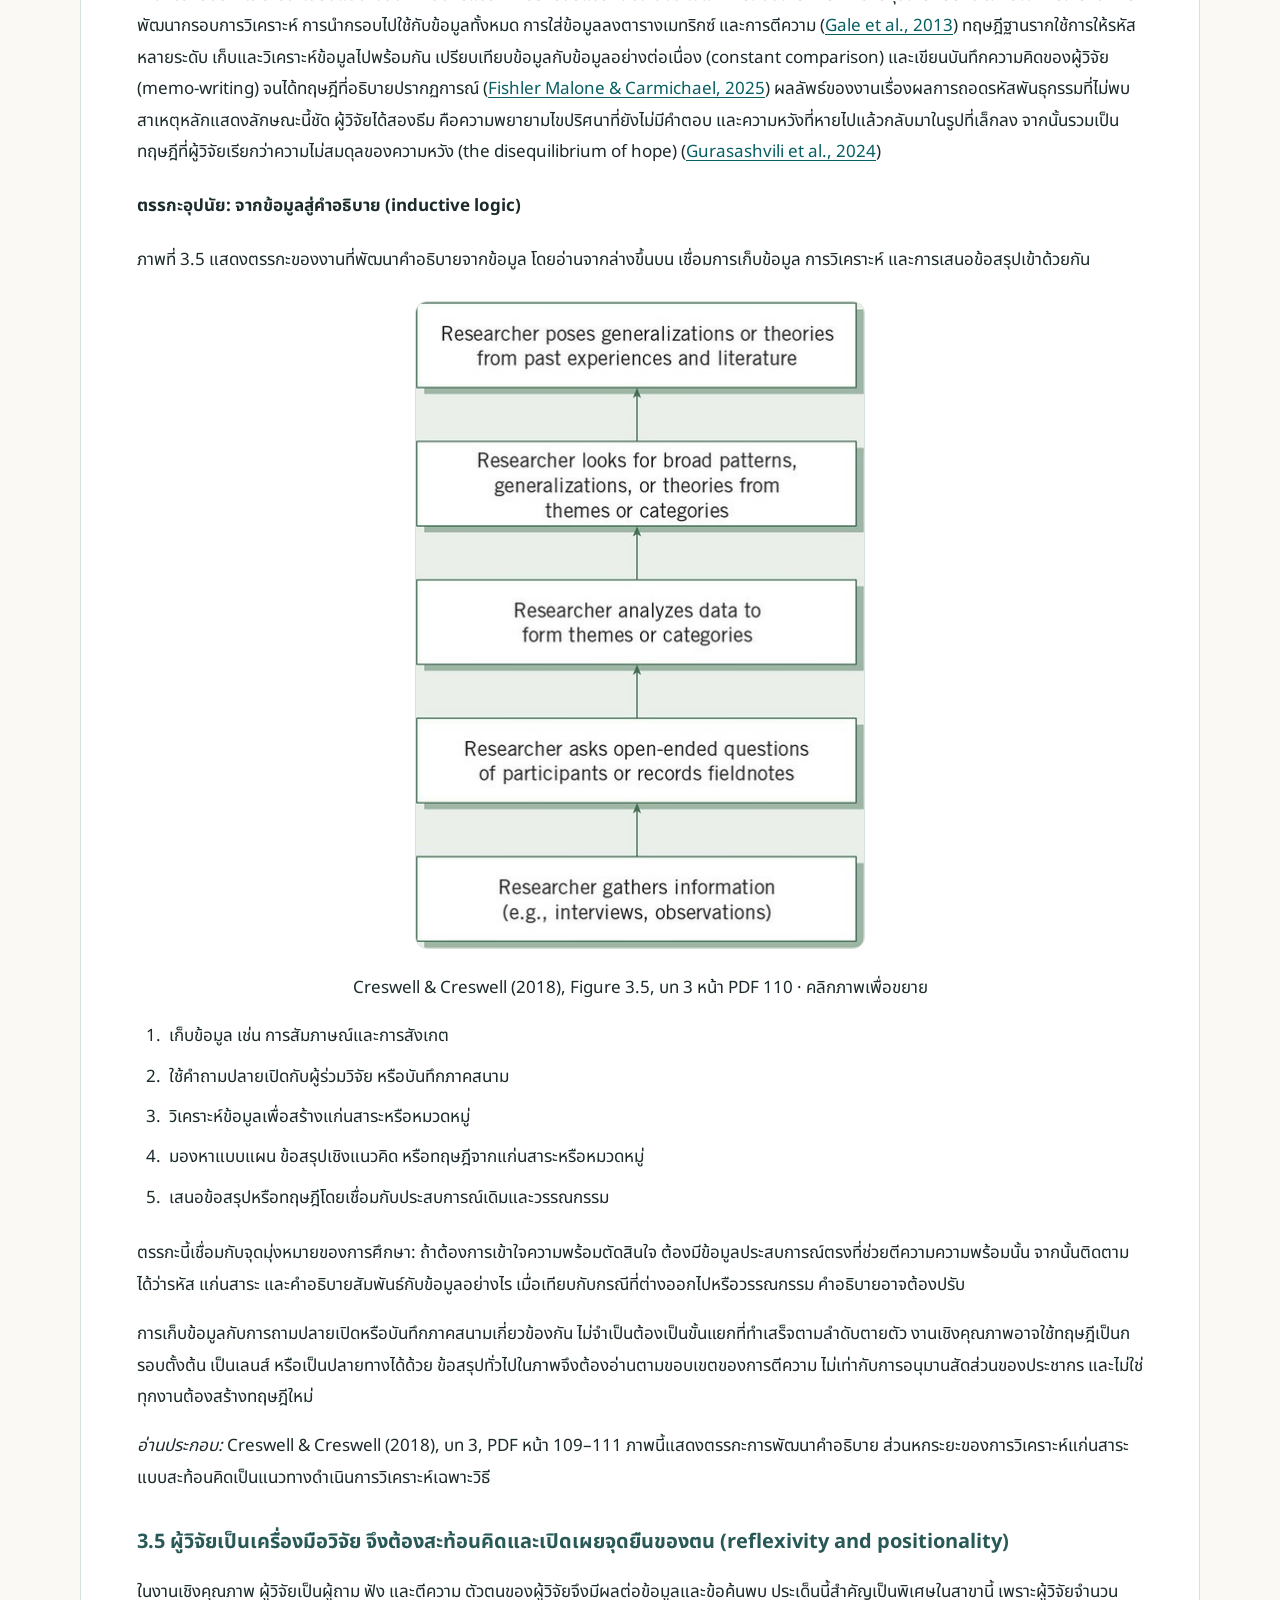
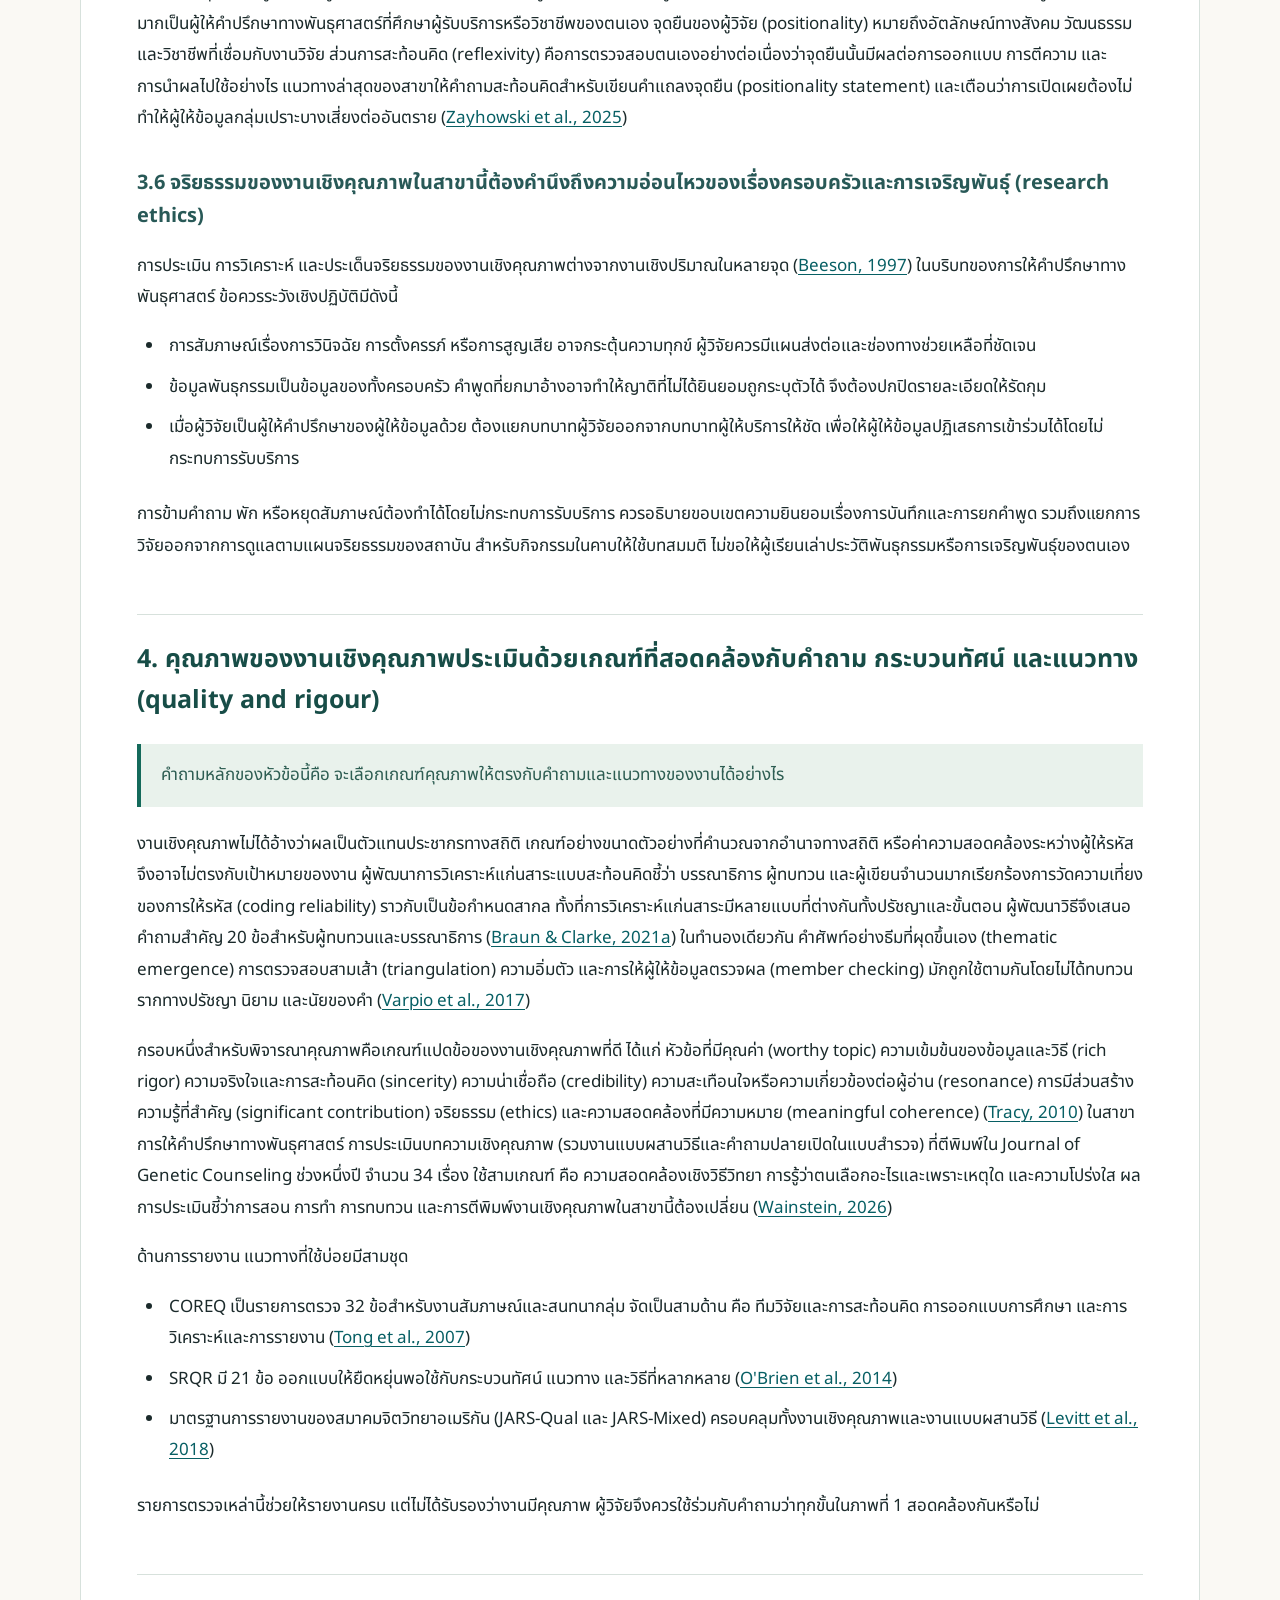
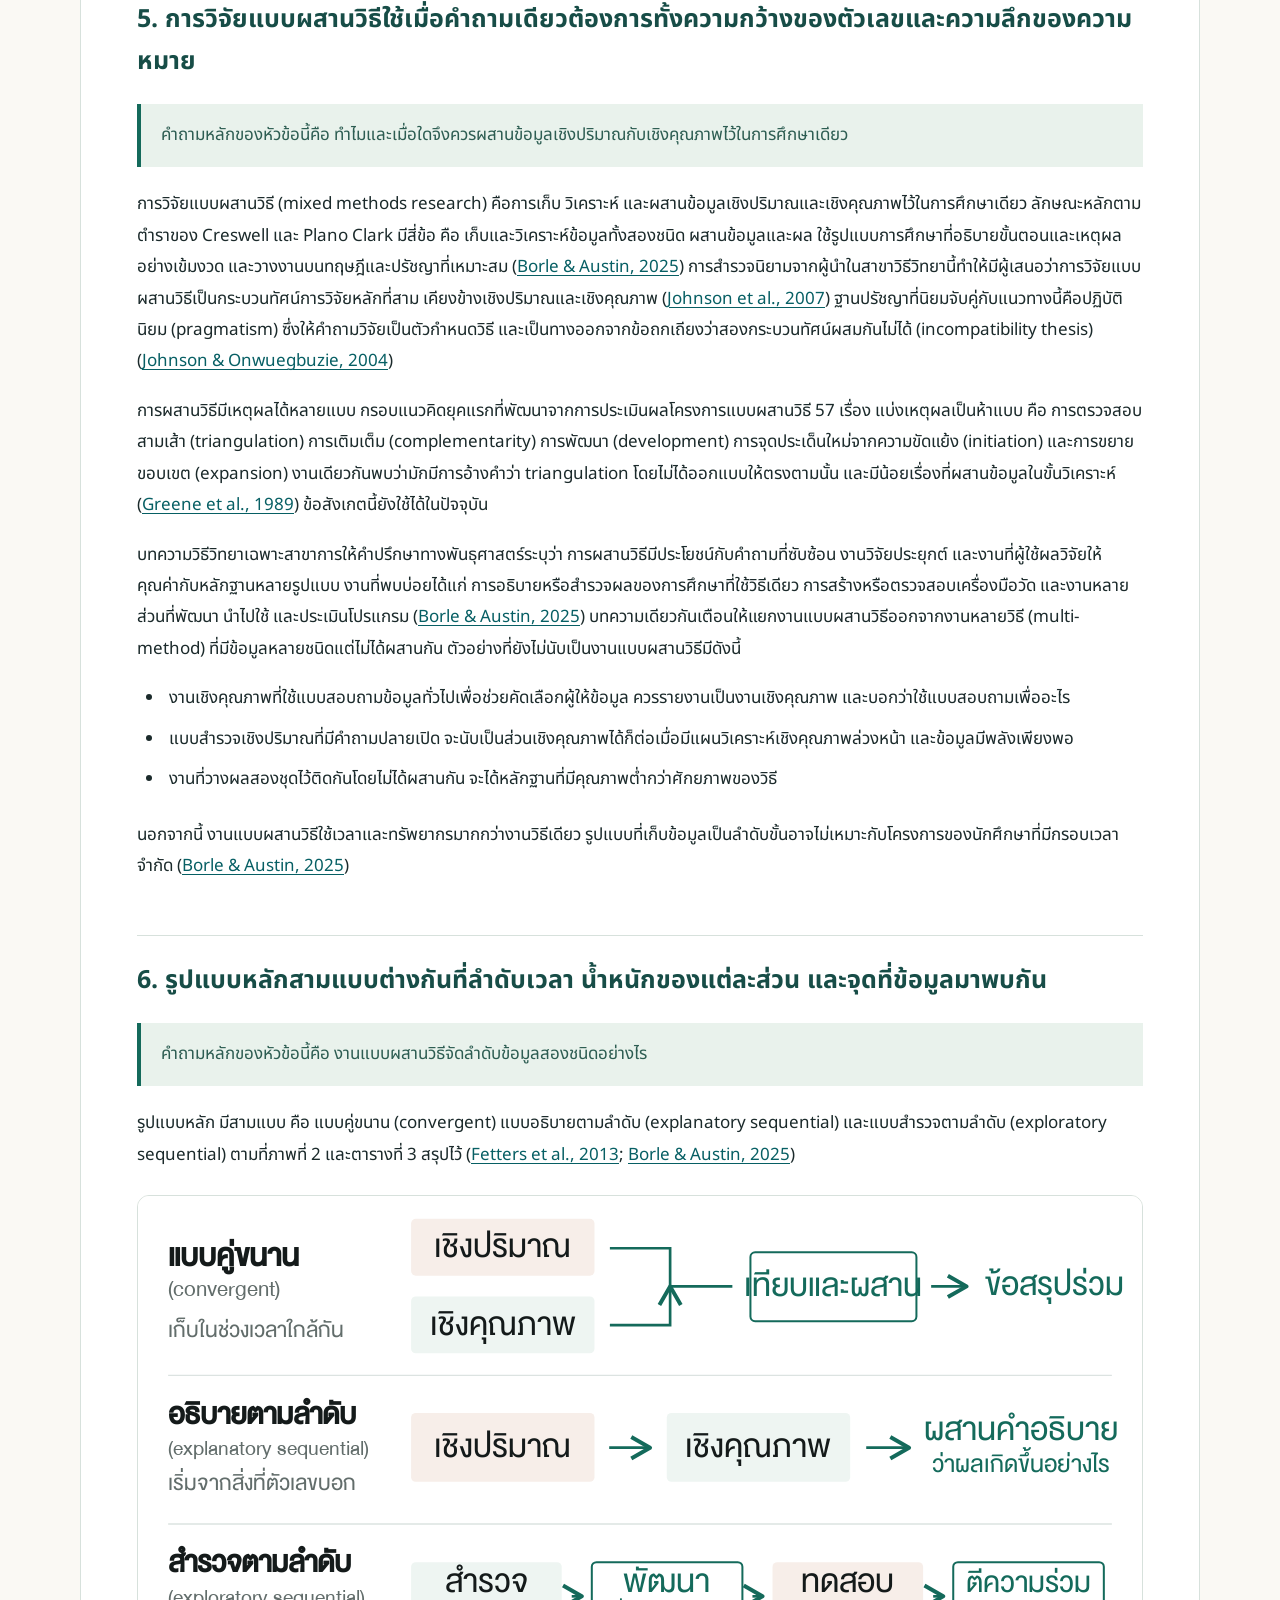
==== commit f0b7f30c: "Connect research questions and bounded conclusions through a funnel narrative" ====
--- a/reading.html
+++ b/reading.html
@@ -196,6 +196,40 @@
 </table></div>
 <p><strong>ชวนคิด:</strong> ถ้าเจ้าหน้าที่บอกว่าอธิบายครบ แต่ผู้รับบริการยังไม่แน่ใจขั้นตอนถัดไป คุณจะตรวจอะไรเพิ่ม? ความต่างนี้อาจเกี่ยวกับความหมายของคำว่า “ครบ” เวลา บริบท หรือประสบการณ์ของแต่ละฝ่ายได้ จึงควรกลับไปดูข้อความและเหตุการณ์ที่รองรับคำอธิบาย แทนตัดสินจากจำนวนคนที่เห็นตรงกัน</p>
 <p>กรณีนี้เป็นสถานการณ์สมมติสำหรับฝึกเลือกข้อมูล ไม่ใช่ข้อค้นพบหรือข้อกล่าวเกี่ยวกับคลินิกจริง การเลือกหลายมุมมองเหมาะเมื่อคำถามศึกษากระบวนการบริการ ส่วนงานที่มุ่งประสบการณ์เฉพาะบุคคลอาจเลือกแหล่งข้อมูลต่างออกไป</p>
+<h3 id="research-funnel">1.2 จากช่องว่างความรู้ สู่ข้อค้นพบและความหมาย (funnel)</h3>
+<p>บทนำค่อย ๆ พาผู้อ่านจาก <strong>เหตุใดเรื่องนี้สำคัญ</strong> ผ่าน <strong>สิ่งที่งานเดิมช่วยให้รู้และข้อจำกัด</strong> ไปสู่ <strong>ช่องว่างจำเพาะ จุดมุ่งหมาย และคำถามวิจัย</strong> ช่องว่างอาจเป็นกลุ่มที่ยังขาดเสียง ความหมายหรือกระบวนการที่ยังไม่เข้าใจ ผลที่ต่างกัน หรือข้อจำกัดของวิธีเดิม จึงไม่จำเป็นต้องประกาศว่า “ยังไม่มีใครศึกษาเลย”</p>
+<p><img alt="กรวยของบทนำและการขยายความหมายจากข้อค้นพบ" src="assets/research-hourglass.svg" /></p>
+<p>ส่วนคอดของนาฬิกาทรายทำให้เห็นว่างานนี้จะศึกษาอะไรในขอบเขตใด แบบวิจัย แหล่งข้อมูล วิธีเก็บและวิเคราะห์ต้องตอบคำถามนั้น เมื่อมีข้อค้นพบแล้วจึงขยายกลับไปอธิบายว่าความเข้าใจนี้สัมพันธ์กับงานเดิม บริบท และคำอธิบายอื่นอย่างไร พร้อมบอกสิ่งที่ข้อมูลยังไม่รองรับ</p>
+<div class="table-scroll"><table>
+<thead>
+<tr>
+<th>หน้าที่</th>
+<th>ตัวอย่างจากกรณีสมมติ</th>
+</tr>
+</thead>
+<tbody>
+<tr>
+<td>ข้อมูล</td>
+<td>ผู้เล่ากล่าวถึงการคุยกับครอบครัวและข้อจำกัดการลางาน</td>
+</tr>
+<tr>
+<td>ข้อค้นพบจากการวิเคราะห์</td>
+<td>พัฒนาแบบแผนหรือคำอธิบายที่เชื่อมข้อความเหล่านั้น โดยแสดงหลักฐานและความต่าง</td>
+</tr>
+<tr>
+<td>การตีความ</td>
+<td>พิจารณาว่าความพร้อมอาจเกี่ยวข้องกับความสัมพันธ์และเงื่อนไขชีวิตอย่างไร เมื่อเทียบงานเดิมและกรณีที่ต่าง</td>
+</tr>
+<tr>
+<td>นัยต่อการศึกษาและการปฏิบัติ</td>
+<td>เสนอให้ศึกษาความต้องการหรือทดสอบการสนับสนุนต่อ โดยยังไม่รับรองว่าการเพิ่มเวลาปรึกษาจะได้ผลทุกราย</td>
+</tr>
+</tbody>
+</table></div>
+<p>การบานออกด้านล่างคือการขยาย <strong>ความหมายที่มีหลักฐานและขอบเขต</strong> ไม่ใช่การขยายข้ออ้างให้แทนประชากรหรือยืนยันผลบริการโดยอัตโนมัติ การแยกหน้าที่เหล่านี้ช่วยตรวจเหตุผล งานเชิงคุณภาพบางแบบอาจนำเสนอผลกับการตีความสอดประสานกัน และผลอาจเป็นเรื่องเล่า คำบรรยาย แบบจำลองกระบวนการ หรือความเข้าใจกรณี ไม่จำเป็นต้องเป็นตัวเลขหรือแก่นสาระทุกงาน</p>
+<p>งานเชิงคุณภาพใช้คำถามปลายเปิดเป็นแกนได้โดยไม่ต้องตั้งสมมติฐานทางสถิติ ส่วนงานแบบผสานวิธีต้องอธิบายว่าการผสานเพิ่มคำตอบอะไร และข้อสรุปร่วมย้อนกลับไปตอบช่องว่างต้นเรื่องอย่างไร</p>
+<p><em>อ่านประกอบ:</em> Creswell &amp; Creswell (2018), บท 5 PDF หน้า 164,167–172 โดยเฉพาะสามเหลี่ยมหัวกลับหน้า 169; บท 7 หน้า 192; บท 9 หน้า 267–273,277; บท 10 หน้า 301–307 ภาพนาฬิกาทรายนี้ประยุกต์เพื่ออธิบายความสัมพันธ์ของส่วนต่าง ๆ ไม่ใช่ภาพต้นฉบับที่มีหมายเลข Figure ในหนังสือ</p>
+<p>ลองตรวจงานของตนที่ <a href="workbook.html#funnel-alignment">ใบฝึกเชื่อมคำถามกับข้อสรุป</a></p>
 <h2 id="topic-2">2. การวิจัยเชิงคุณภาพศึกษาความหมายจากมุมมองของผู้ประสบ และแต่ละแนวทางให้ผลผลิตต่างกัน (qualitative approaches)</h2>
 <blockquote>
 <p>คำถามหลักของหัวข้อนี้คือ การวิจัยเชิงคุณภาพคืออะไร และแต่ละแนวทางให้คำตอบแบบใด</p>
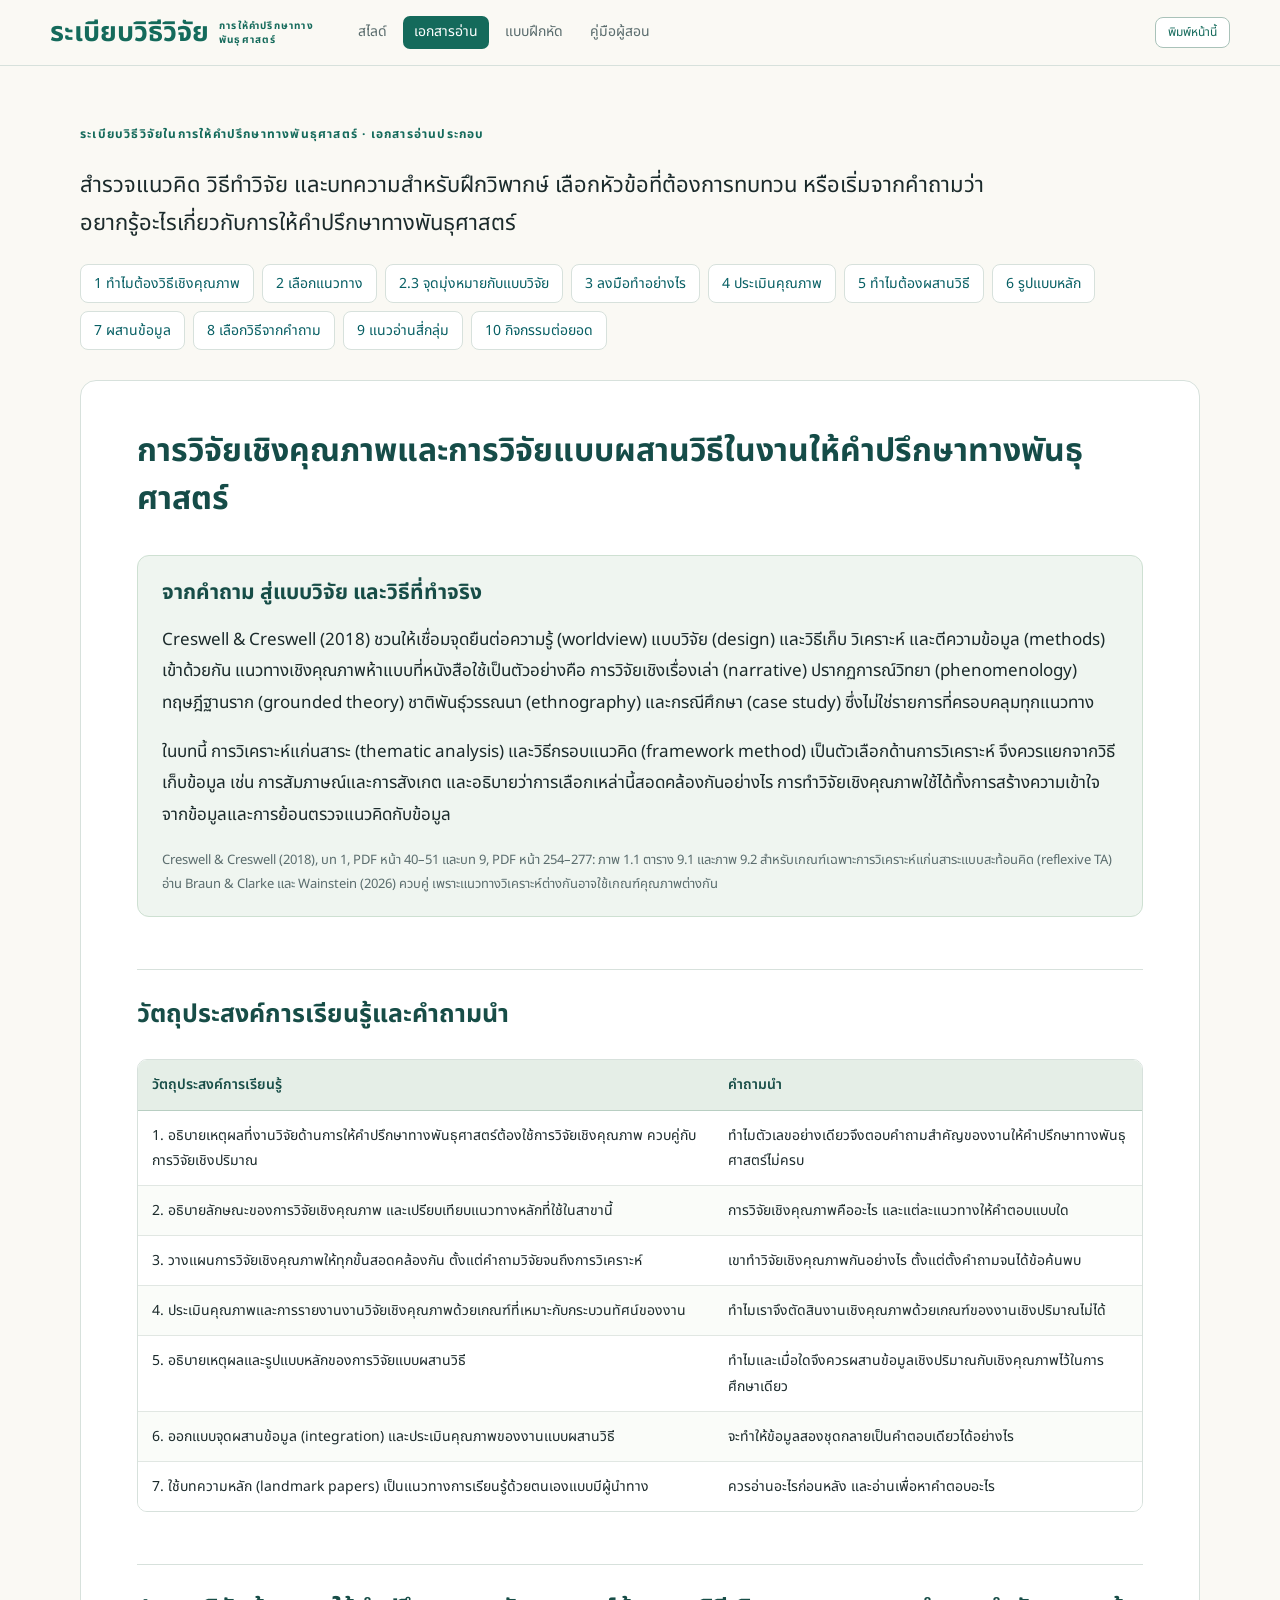
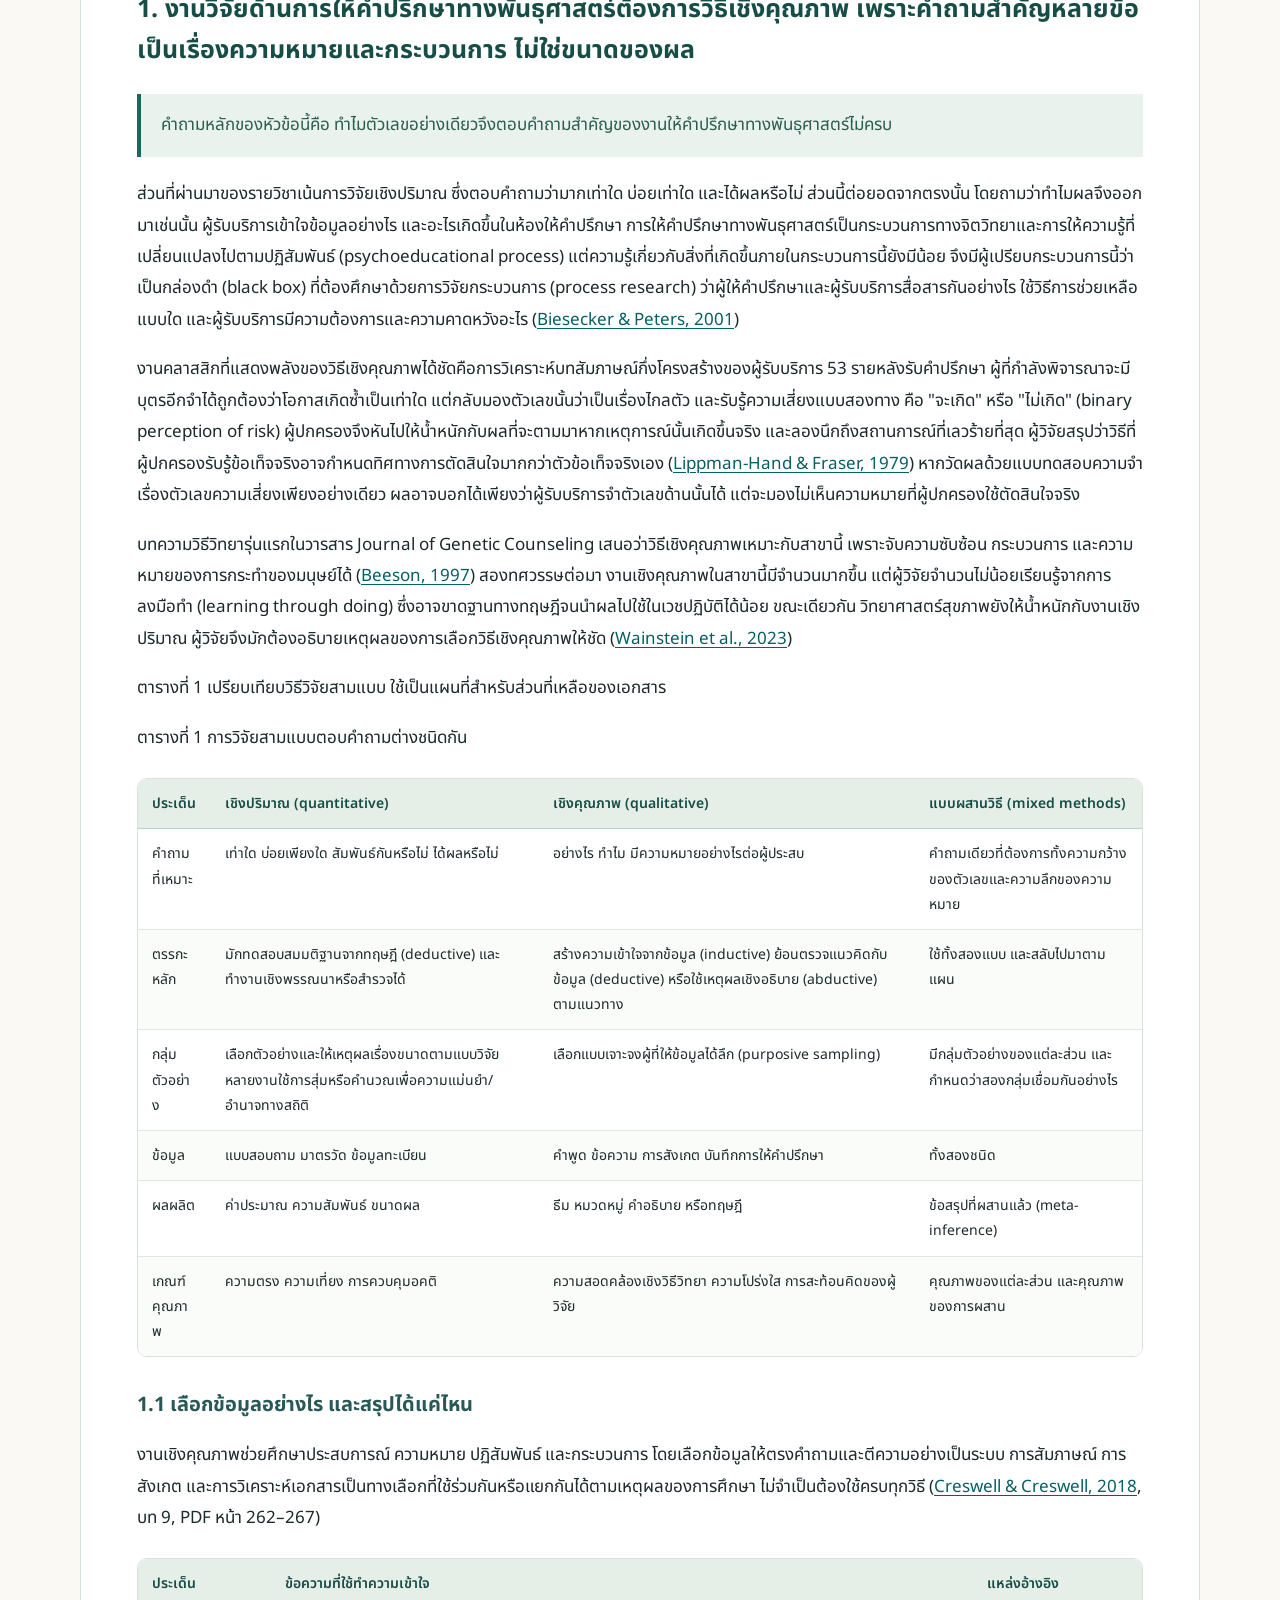
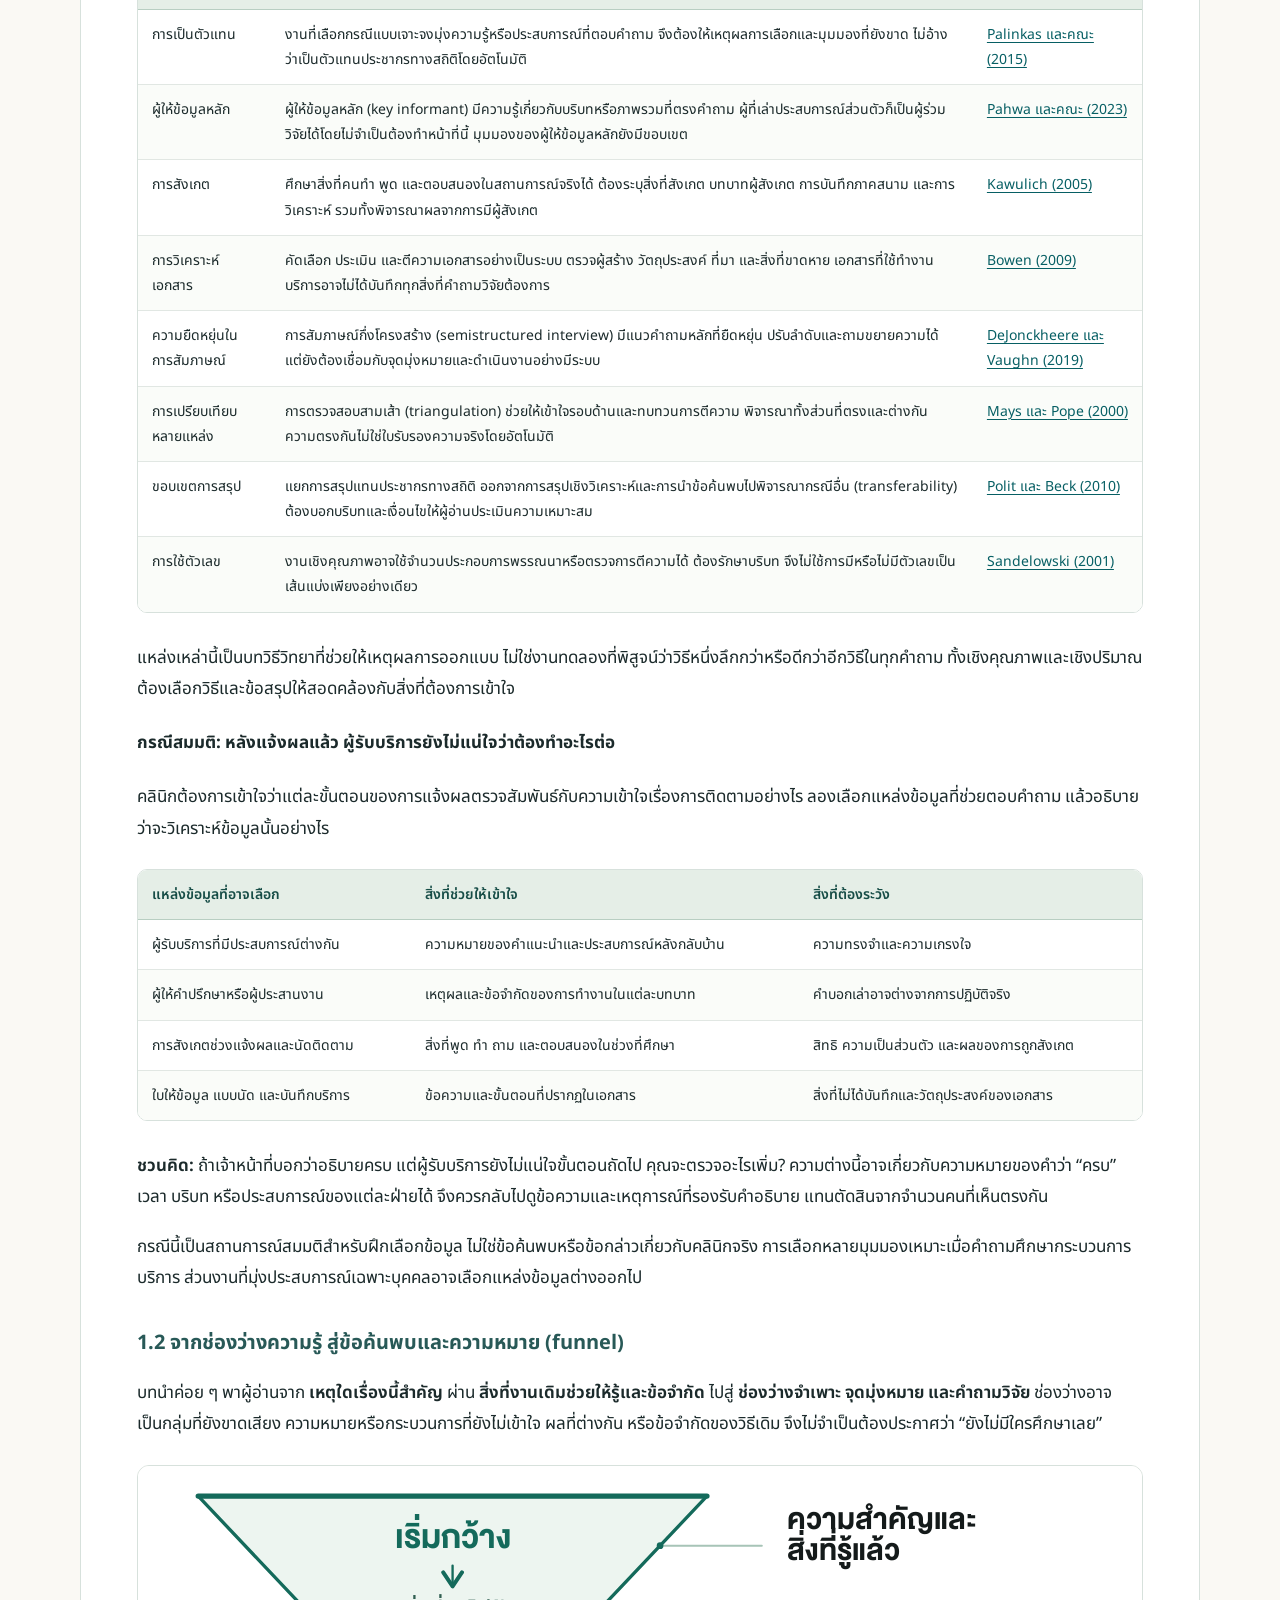
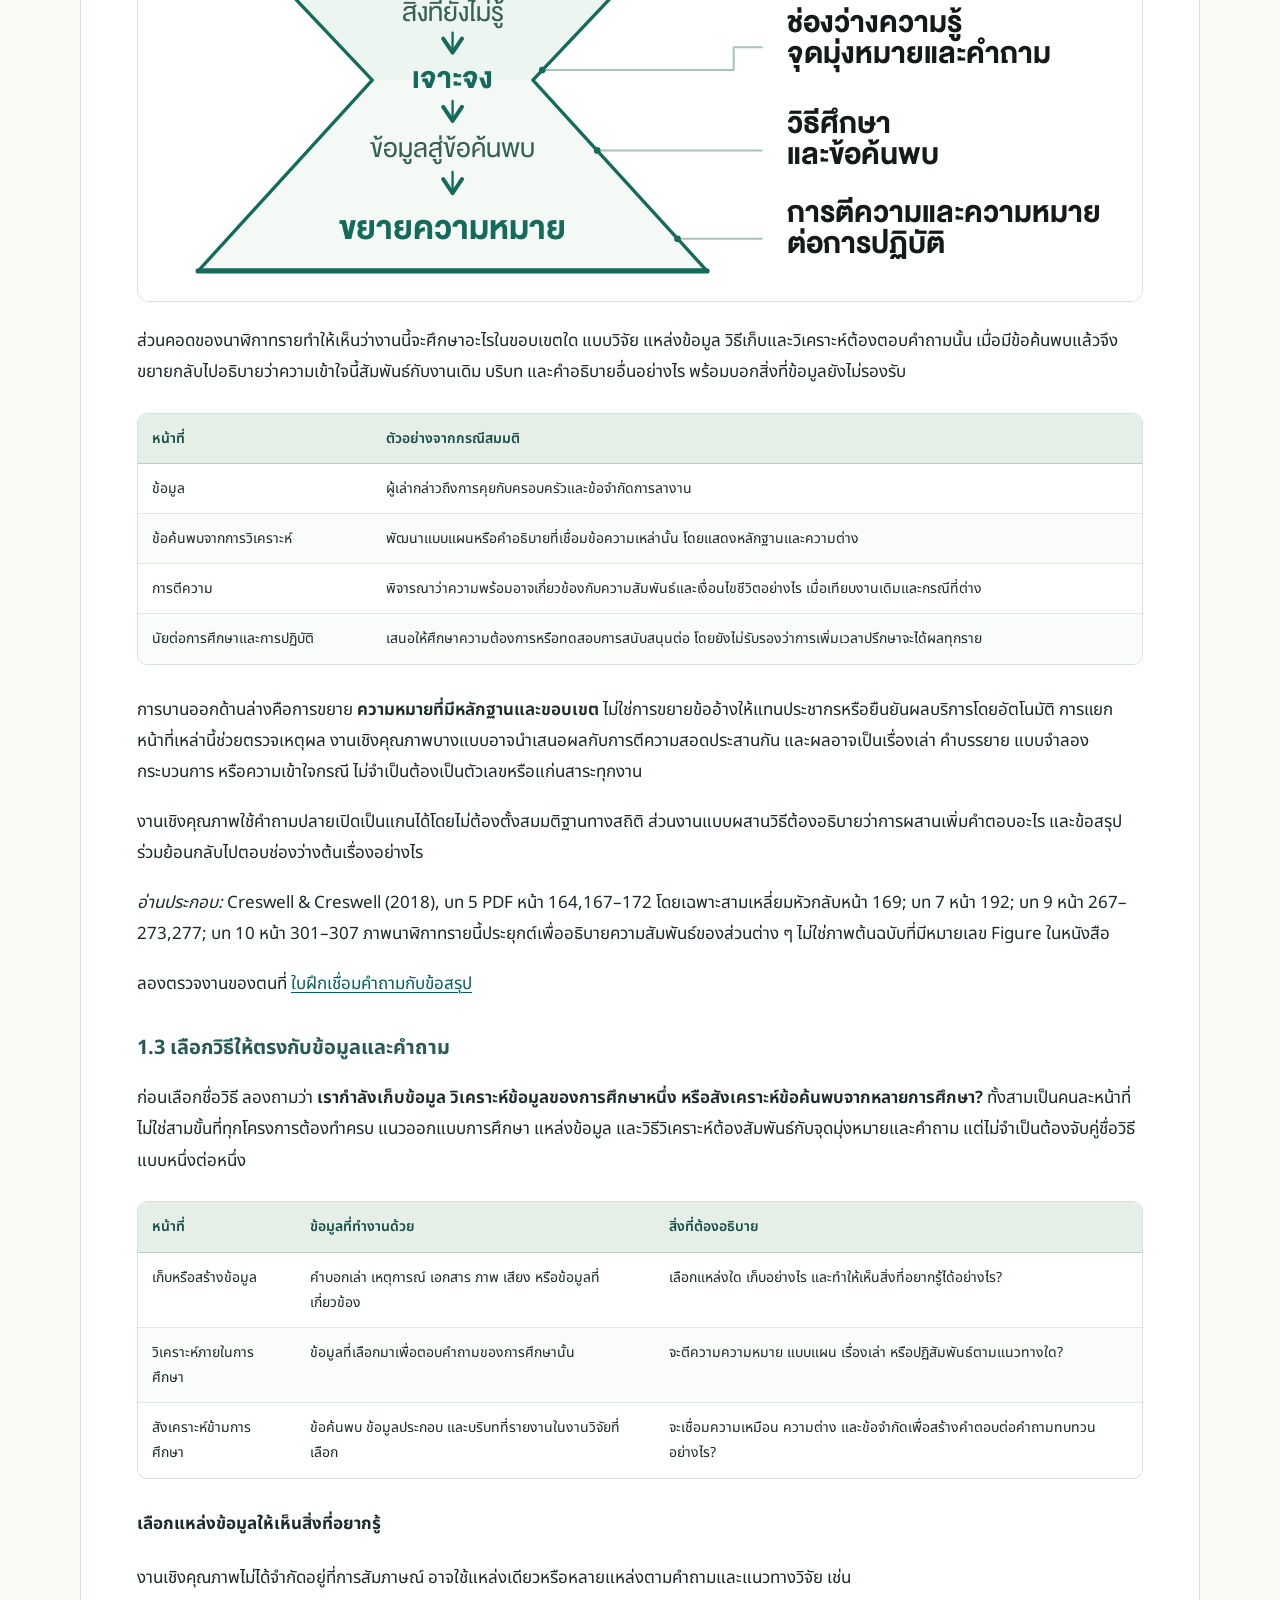
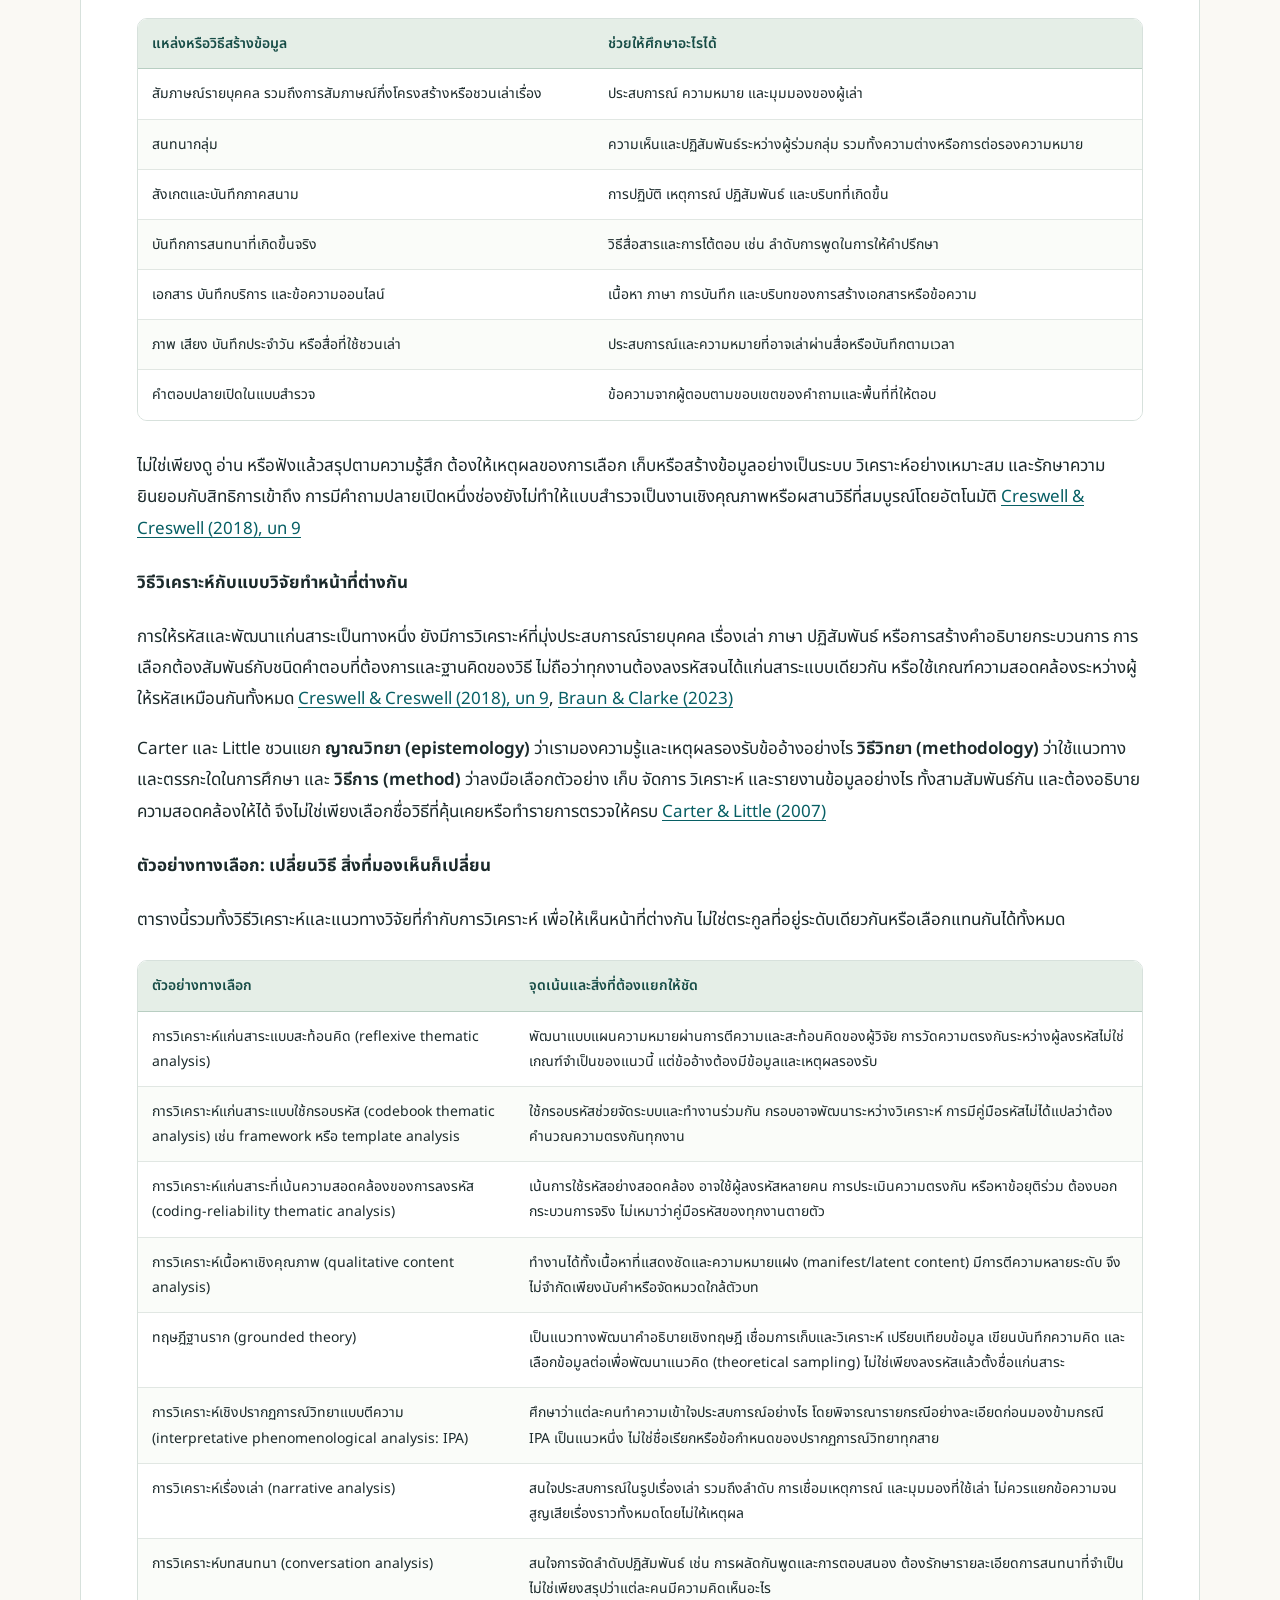
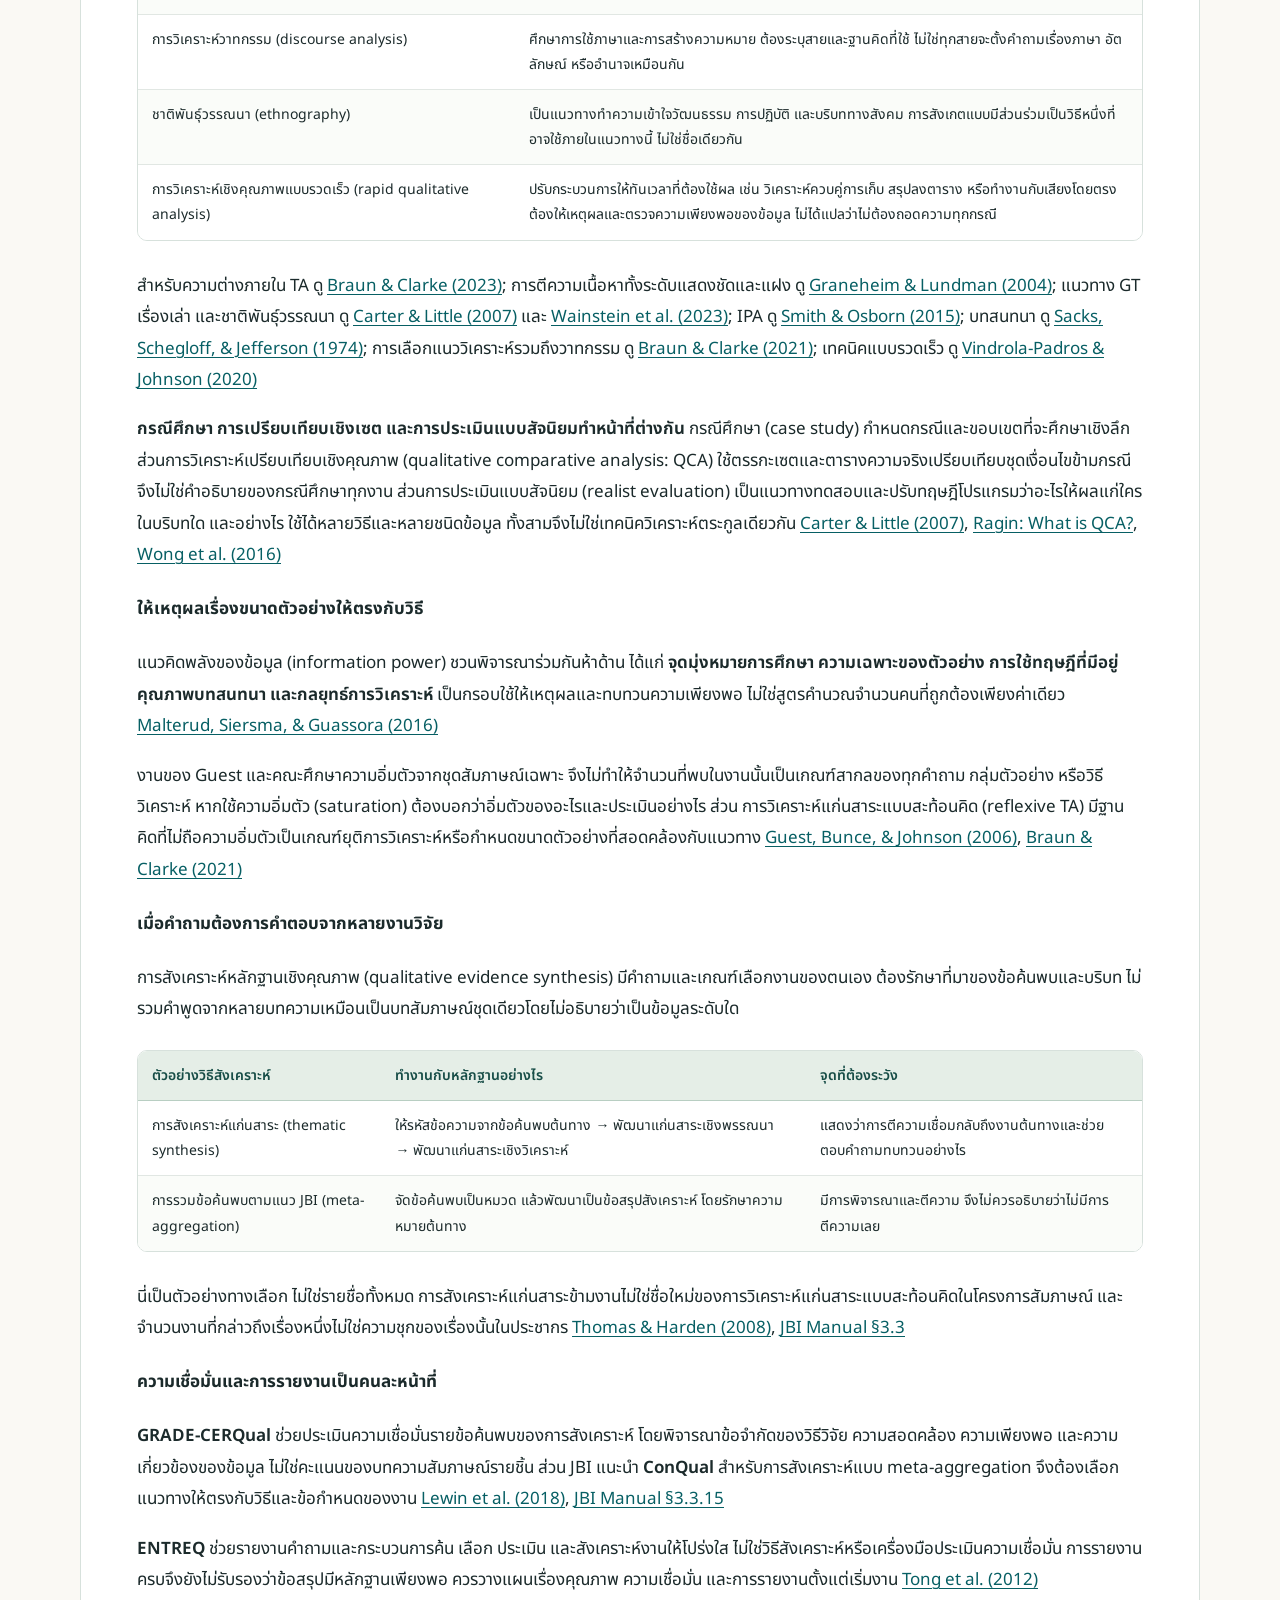
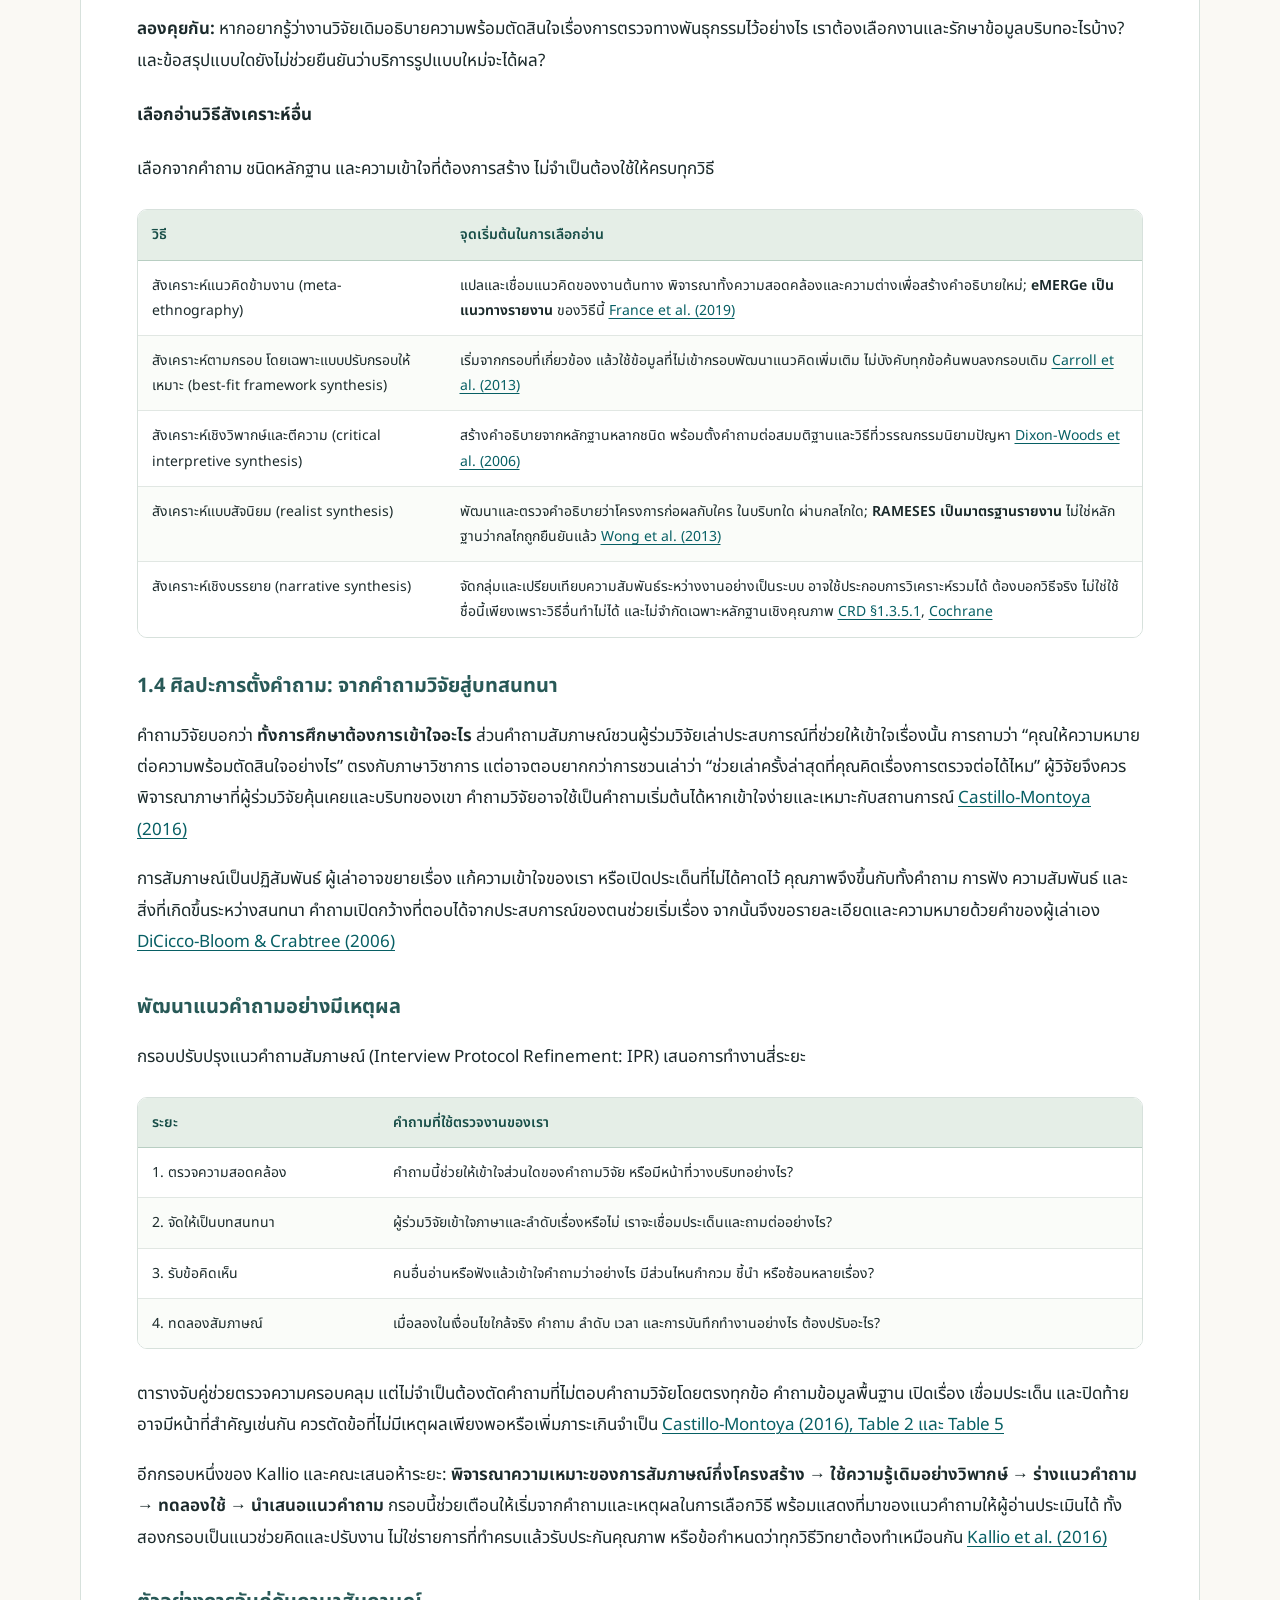
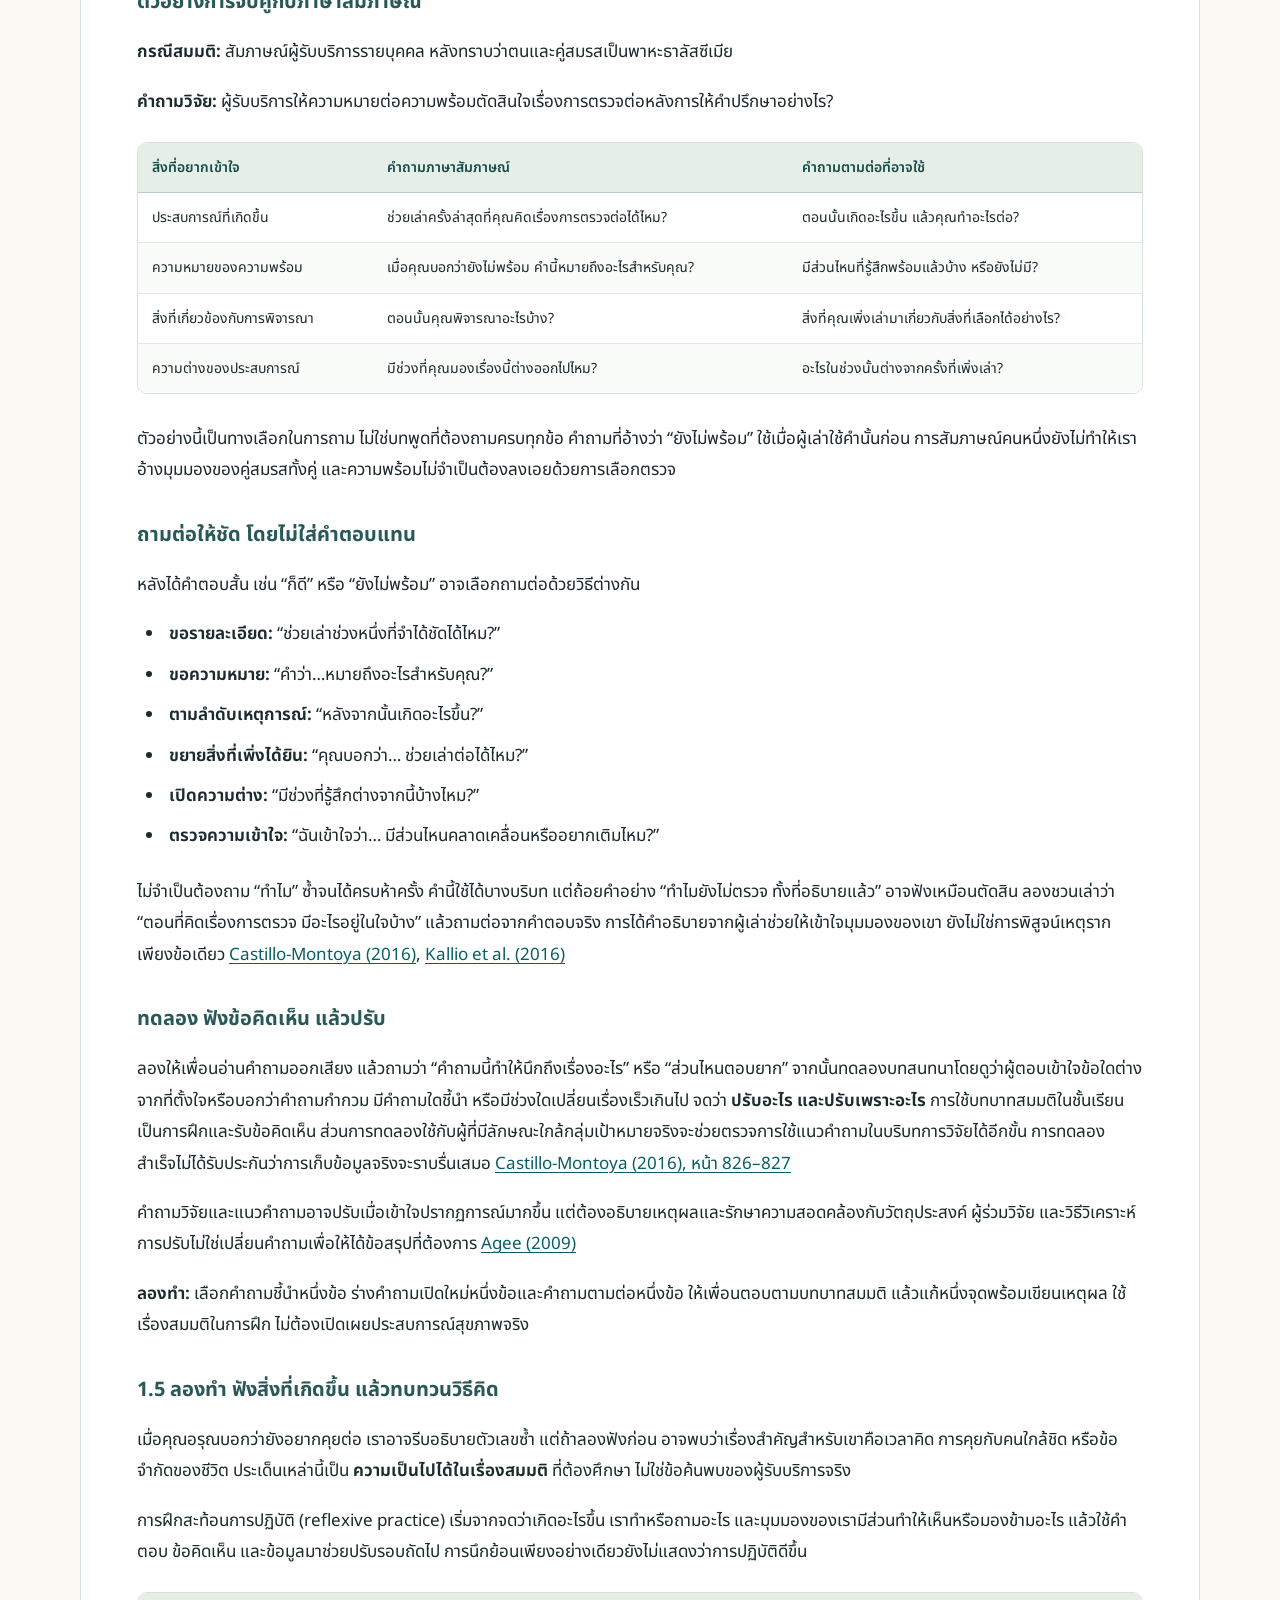
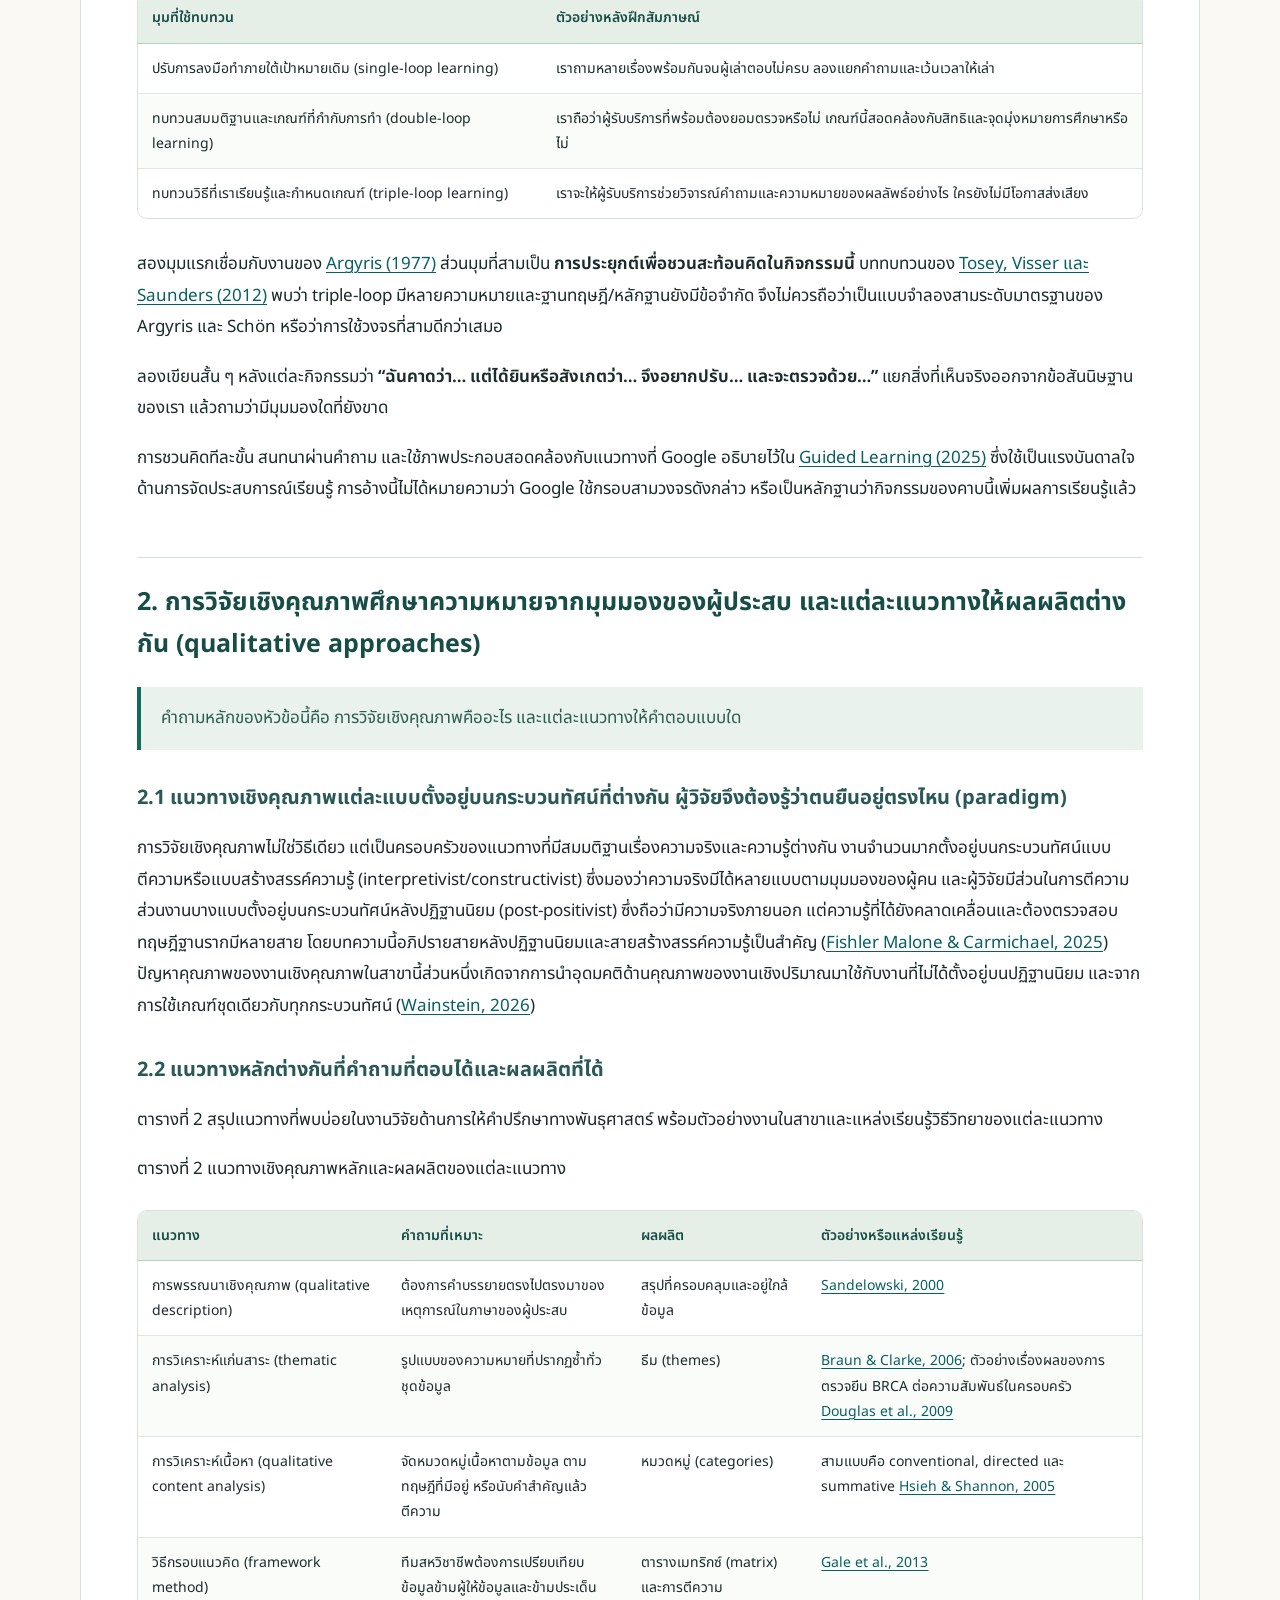
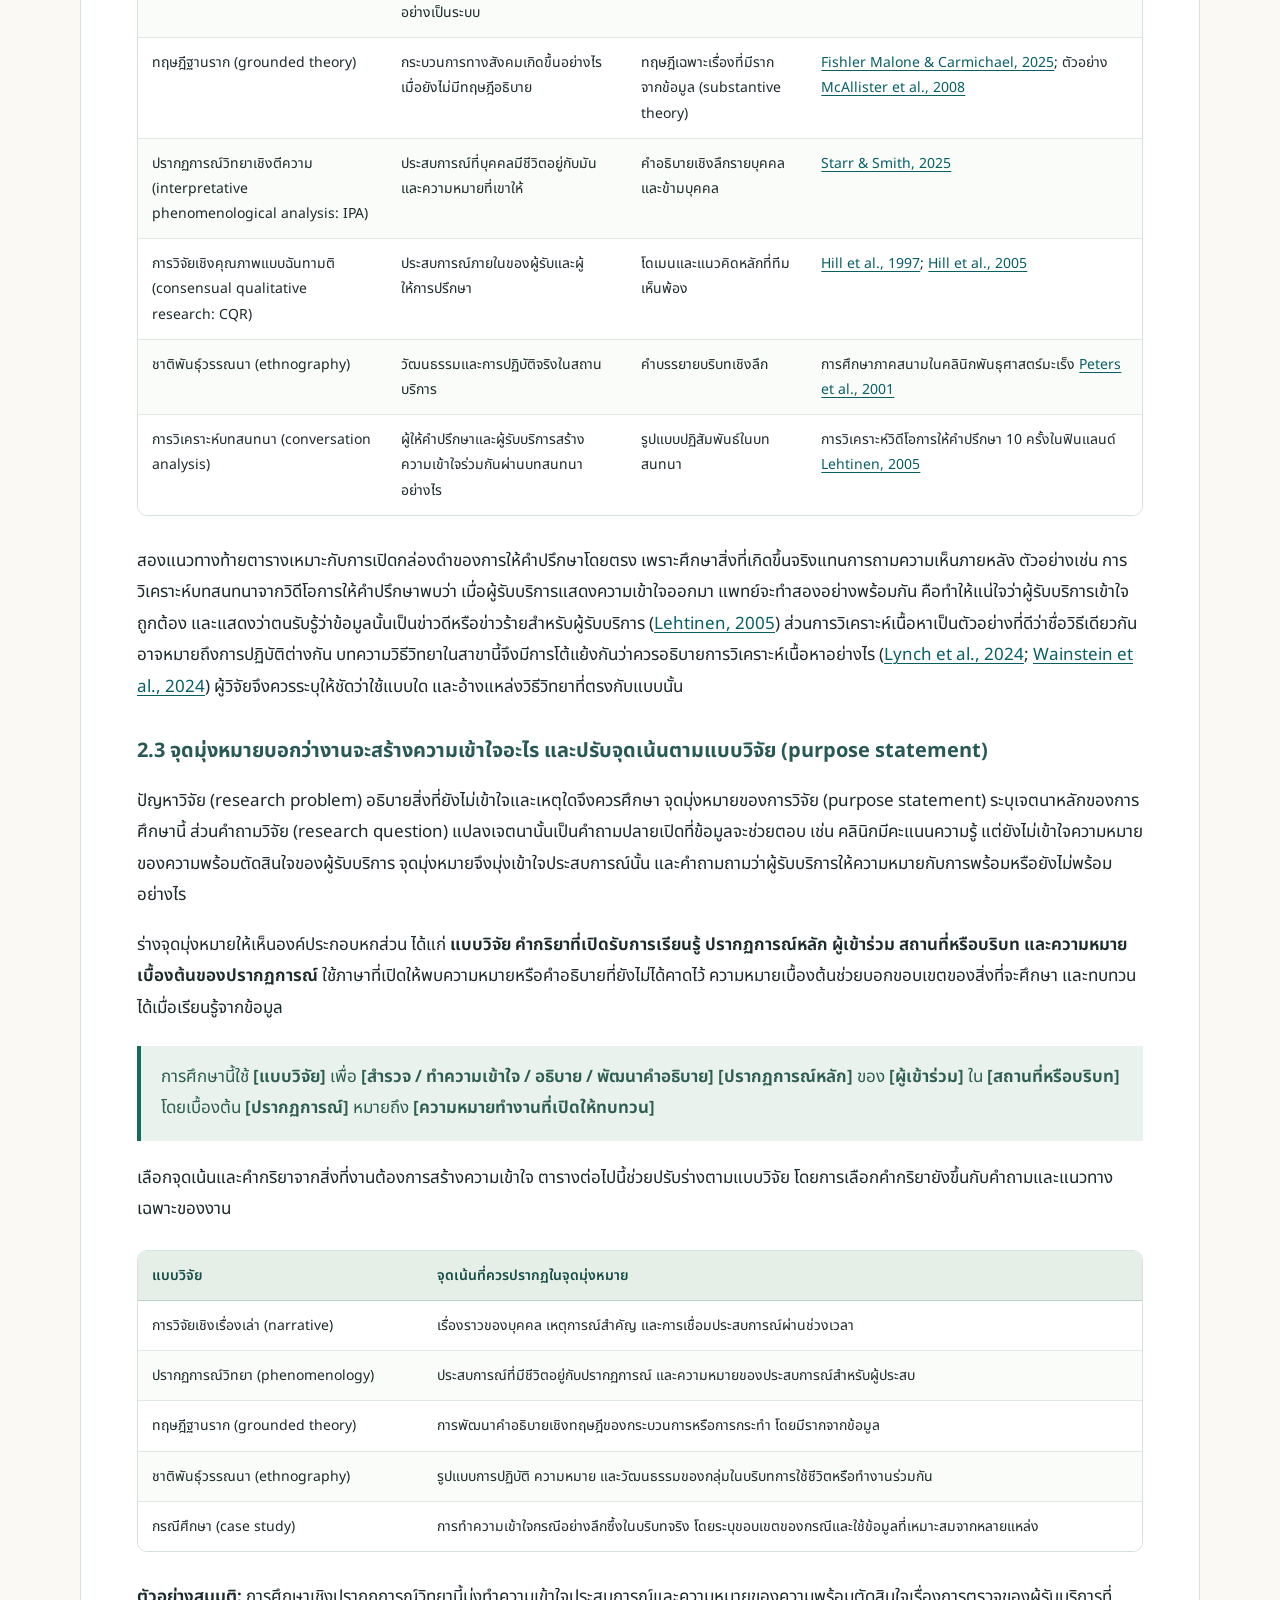
==== commit eaefa172: "Align questioning practice, method choices, and reflective learning with evidence" ====
--- a/reading.html
+++ b/reading.html
@@ -230,6 +230,312 @@
 <p>งานเชิงคุณภาพใช้คำถามปลายเปิดเป็นแกนได้โดยไม่ต้องตั้งสมมติฐานทางสถิติ ส่วนงานแบบผสานวิธีต้องอธิบายว่าการผสานเพิ่มคำตอบอะไร และข้อสรุปร่วมย้อนกลับไปตอบช่องว่างต้นเรื่องอย่างไร</p>
 <p><em>อ่านประกอบ:</em> Creswell &amp; Creswell (2018), บท 5 PDF หน้า 164,167–172 โดยเฉพาะสามเหลี่ยมหัวกลับหน้า 169; บท 7 หน้า 192; บท 9 หน้า 267–273,277; บท 10 หน้า 301–307 ภาพนาฬิกาทรายนี้ประยุกต์เพื่ออธิบายความสัมพันธ์ของส่วนต่าง ๆ ไม่ใช่ภาพต้นฉบับที่มีหมายเลข Figure ในหนังสือ</p>
 <p>ลองตรวจงานของตนที่ <a href="workbook.html#funnel-alignment">ใบฝึกเชื่อมคำถามกับข้อสรุป</a></p>
+<h3 id="methods-map">1.3 เลือกวิธีให้ตรงกับข้อมูลและคำถาม</h3>
+<p>ก่อนเลือกชื่อวิธี ลองถามว่า <strong>เรากำลังเก็บข้อมูล วิเคราะห์ข้อมูลของการศึกษาหนึ่ง หรือสังเคราะห์ข้อค้นพบจากหลายการศึกษา?</strong> ทั้งสามเป็นคนละหน้าที่ ไม่ใช่สามขั้นที่ทุกโครงการต้องทำครบ แนวออกแบบการศึกษา แหล่งข้อมูล และวิธีวิเคราะห์ต้องสัมพันธ์กับจุดมุ่งหมายและคำถาม แต่ไม่จำเป็นต้องจับคู่ชื่อวิธีแบบหนึ่งต่อหนึ่ง</p>
+<div class="table-scroll"><table>
+<thead>
+<tr>
+<th>หน้าที่</th>
+<th>ข้อมูลที่ทำงานด้วย</th>
+<th>สิ่งที่ต้องอธิบาย</th>
+</tr>
+</thead>
+<tbody>
+<tr>
+<td>เก็บหรือสร้างข้อมูล</td>
+<td>คำบอกเล่า เหตุการณ์ เอกสาร ภาพ เสียง หรือข้อมูลที่เกี่ยวข้อง</td>
+<td>เลือกแหล่งใด เก็บอย่างไร และทำให้เห็นสิ่งที่อยากรู้ได้อย่างไร?</td>
+</tr>
+<tr>
+<td>วิเคราะห์ภายในการศึกษา</td>
+<td>ข้อมูลที่เลือกมาเพื่อตอบคำถามของการศึกษานั้น</td>
+<td>จะตีความความหมาย แบบแผน เรื่องเล่า หรือปฏิสัมพันธ์ตามแนวทางใด?</td>
+</tr>
+<tr>
+<td>สังเคราะห์ข้ามการศึกษา</td>
+<td>ข้อค้นพบ ข้อมูลประกอบ และบริบทที่รายงานในงานวิจัยที่เลือก</td>
+<td>จะเชื่อมความเหมือน ความต่าง และข้อจำกัดเพื่อสร้างคำตอบต่อคำถามทบทวนอย่างไร?</td>
+</tr>
+</tbody>
+</table></div>
+<h4>เลือกแหล่งข้อมูลให้เห็นสิ่งที่อยากรู้</h4>
+<p>งานเชิงคุณภาพไม่ได้จำกัดอยู่ที่การสัมภาษณ์ อาจใช้แหล่งเดียวหรือหลายแหล่งตามคำถามและแนวทางวิจัย เช่น</p>
+<div class="table-scroll"><table>
+<thead>
+<tr>
+<th>แหล่งหรือวิธีสร้างข้อมูล</th>
+<th>ช่วยให้ศึกษาอะไรได้</th>
+</tr>
+</thead>
+<tbody>
+<tr>
+<td>สัมภาษณ์รายบุคคล รวมถึงการสัมภาษณ์กึ่งโครงสร้างหรือชวนเล่าเรื่อง</td>
+<td>ประสบการณ์ ความหมาย และมุมมองของผู้เล่า</td>
+</tr>
+<tr>
+<td>สนทนากลุ่ม</td>
+<td>ความเห็นและปฏิสัมพันธ์ระหว่างผู้ร่วมกลุ่ม รวมทั้งความต่างหรือการต่อรองความหมาย</td>
+</tr>
+<tr>
+<td>สังเกตและบันทึกภาคสนาม</td>
+<td>การปฏิบัติ เหตุการณ์ ปฏิสัมพันธ์ และบริบทที่เกิดขึ้น</td>
+</tr>
+<tr>
+<td>บันทึกการสนทนาที่เกิดขึ้นจริง</td>
+<td>วิธีสื่อสารและการโต้ตอบ เช่น ลำดับการพูดในการให้คำปรึกษา</td>
+</tr>
+<tr>
+<td>เอกสาร บันทึกบริการ และข้อความออนไลน์</td>
+<td>เนื้อหา ภาษา การบันทึก และบริบทของการสร้างเอกสารหรือข้อความ</td>
+</tr>
+<tr>
+<td>ภาพ เสียง บันทึกประจำวัน หรือสื่อที่ใช้ชวนเล่า</td>
+<td>ประสบการณ์และความหมายที่อาจเล่าผ่านสื่อหรือบันทึกตามเวลา</td>
+</tr>
+<tr>
+<td>คำตอบปลายเปิดในแบบสำรวจ</td>
+<td>ข้อความจากผู้ตอบตามขอบเขตของคำถามและพื้นที่ที่ให้ตอบ</td>
+</tr>
+</tbody>
+</table></div>
+<p>ไม่ใช่เพียงดู อ่าน หรือฟังแล้วสรุปตามความรู้สึก ต้องให้เหตุผลของการเลือก เก็บหรือสร้างข้อมูลอย่างเป็นระบบ วิเคราะห์อย่างเหมาะสม และรักษาความยินยอมกับสิทธิการเข้าถึง การมีคำถามปลายเปิดหนึ่งช่องยังไม่ทำให้แบบสำรวจเป็นงานเชิงคุณภาพหรือผสานวิธีที่สมบูรณ์โดยอัตโนมัติ <a href="https://us.sagepub.com/en-us/nam/research-design/book255675" target="_blank" rel="noopener noreferrer">Creswell &amp; Creswell (2018), บท 9</a></p>
+<h4>วิธีวิเคราะห์กับแบบวิจัยทำหน้าที่ต่างกัน</h4>
+<p>การให้รหัสและพัฒนาแก่นสาระเป็นทางหนึ่ง ยังมีการวิเคราะห์ที่มุ่งประสบการณ์รายบุคคล เรื่องเล่า ภาษา ปฏิสัมพันธ์ หรือการสร้างคำอธิบายกระบวนการ การเลือกต้องสัมพันธ์กับชนิดคำตอบที่ต้องการและฐานคิดของวิธี ไม่ถือว่าทุกงานต้องลงรหัสจนได้แก่นสาระแบบเดียวกัน หรือใช้เกณฑ์ความสอดคล้องระหว่างผู้ให้รหัสเหมือนกันทั้งหมด <a href="https://us.sagepub.com/en-us/nam/research-design/book255675" target="_blank" rel="noopener noreferrer">Creswell &amp; Creswell (2018), บท 9</a>, <a href="https://doi.org/10.1080/26895269.2022.2129597" target="_blank" rel="noopener noreferrer">Braun &amp; Clarke (2023)</a></p>
+<p>Carter และ Little ชวนแยก <strong>ญาณวิทยา (epistemology)</strong> ว่าเรามองความรู้และเหตุผลรองรับข้ออ้างอย่างไร <strong>วิธีวิทยา (methodology)</strong> ว่าใช้แนวทางและตรรกะใดในการศึกษา และ <strong>วิธีการ (method)</strong> ว่าลงมือเลือกตัวอย่าง เก็บ จัดการ วิเคราะห์ และรายงานข้อมูลอย่างไร ทั้งสามสัมพันธ์กัน และต้องอธิบายความสอดคล้องให้ได้ จึงไม่ใช่เพียงเลือกชื่อวิธีที่คุ้นเคยหรือทำรายการตรวจให้ครบ <a href="https://doi.org/10.1177/1049732307306927" target="_blank" rel="noopener noreferrer">Carter &amp; Little (2007)</a></p>
+<h4>ตัวอย่างทางเลือก: เปลี่ยนวิธี สิ่งที่มองเห็นก็เปลี่ยน</h4>
+<p>ตารางนี้รวมทั้งวิธีวิเคราะห์และแนวทางวิจัยที่กำกับการวิเคราะห์ เพื่อให้เห็นหน้าที่ต่างกัน ไม่ใช่ตระกูลที่อยู่ระดับเดียวกันหรือเลือกแทนกันได้ทั้งหมด</p>
+<div class="table-scroll"><table>
+<thead>
+<tr>
+<th>ตัวอย่างทางเลือก</th>
+<th>จุดเน้นและสิ่งที่ต้องแยกให้ชัด</th>
+</tr>
+</thead>
+<tbody>
+<tr>
+<td>การวิเคราะห์แก่นสาระแบบสะท้อนคิด (reflexive thematic analysis)</td>
+<td>พัฒนาแบบแผนความหมายผ่านการตีความและสะท้อนคิดของผู้วิจัย การวัดความตรงกันระหว่างผู้ลงรหัสไม่ใช่เกณฑ์จำเป็นของแนวนี้ แต่ข้ออ้างต้องมีข้อมูลและเหตุผลรองรับ</td>
+</tr>
+<tr>
+<td>การวิเคราะห์แก่นสาระแบบใช้กรอบรหัส (codebook thematic analysis) เช่น framework หรือ template analysis</td>
+<td>ใช้กรอบรหัสช่วยจัดระบบและทำงานร่วมกัน กรอบอาจพัฒนาระหว่างวิเคราะห์ การมีคู่มือรหัสไม่ได้แปลว่าต้องคำนวณความตรงกันทุกงาน</td>
+</tr>
+<tr>
+<td>การวิเคราะห์แก่นสาระที่เน้นความสอดคล้องของการลงรหัส (coding-reliability thematic analysis)</td>
+<td>เน้นการใช้รหัสอย่างสอดคล้อง อาจใช้ผู้ลงรหัสหลายคน การประเมินความตรงกัน หรือหาข้อยุติร่วม ต้องบอกกระบวนการจริง ไม่เหมาว่าคู่มือรหัสของทุกงานตายตัว</td>
+</tr>
+<tr>
+<td>การวิเคราะห์เนื้อหาเชิงคุณภาพ (qualitative content analysis)</td>
+<td>ทำงานได้ทั้งเนื้อหาที่แสดงชัดและความหมายแฝง (manifest/latent content) มีการตีความหลายระดับ จึงไม่จำกัดเพียงนับคำหรือจัดหมวดใกล้ตัวบท</td>
+</tr>
+<tr>
+<td>ทฤษฎีฐานราก (grounded theory)</td>
+<td>เป็นแนวทางพัฒนาคำอธิบายเชิงทฤษฎี เชื่อมการเก็บและวิเคราะห์ เปรียบเทียบข้อมูล เขียนบันทึกความคิด และเลือกข้อมูลต่อเพื่อพัฒนาแนวคิด (theoretical sampling) ไม่ใช่เพียงลงรหัสแล้วตั้งชื่อแก่นสาระ</td>
+</tr>
+<tr>
+<td>การวิเคราะห์เชิงปรากฏการณ์วิทยาแบบตีความ (interpretative phenomenological analysis: IPA)</td>
+<td>ศึกษาว่าแต่ละคนทำความเข้าใจประสบการณ์อย่างไร โดยพิจารณารายกรณีอย่างละเอียดก่อนมองข้ามกรณี IPA เป็นแนวหนึ่ง ไม่ใช่ชื่อเรียกหรือข้อกำหนดของปรากฏการณ์วิทยาทุกสาย</td>
+</tr>
+<tr>
+<td>การวิเคราะห์เรื่องเล่า (narrative analysis)</td>
+<td>สนใจประสบการณ์ในรูปเรื่องเล่า รวมถึงลำดับ การเชื่อมเหตุการณ์ และมุมมองที่ใช้เล่า ไม่ควรแยกข้อความจนสูญเสียเรื่องราวทั้งหมดโดยไม่ให้เหตุผล</td>
+</tr>
+<tr>
+<td>การวิเคราะห์บทสนทนา (conversation analysis)</td>
+<td>สนใจการจัดลำดับปฏิสัมพันธ์ เช่น การผลัดกันพูดและการตอบสนอง ต้องรักษารายละเอียดการสนทนาที่จำเป็น ไม่ใช่เพียงสรุปว่าแต่ละคนมีความคิดเห็นอะไร</td>
+</tr>
+<tr>
+<td>การวิเคราะห์วาทกรรม (discourse analysis)</td>
+<td>ศึกษาการใช้ภาษาและการสร้างความหมาย ต้องระบุสายและฐานคิดที่ใช้ ไม่ใช่ทุกสายจะตั้งคำถามเรื่องภาษา อัตลักษณ์ หรืออำนาจเหมือนกัน</td>
+</tr>
+<tr>
+<td>ชาติพันธุ์วรรณนา (ethnography)</td>
+<td>เป็นแนวทางทำความเข้าใจวัฒนธรรม การปฏิบัติ และบริบททางสังคม การสังเกตแบบมีส่วนร่วมเป็นวิธีหนึ่งที่อาจใช้ภายในแนวทางนี้ ไม่ใช่ชื่อเดียวกัน</td>
+</tr>
+<tr>
+<td>การวิเคราะห์เชิงคุณภาพแบบรวดเร็ว (rapid qualitative analysis)</td>
+<td>ปรับกระบวนการให้ทันเวลาที่ต้องใช้ผล เช่น วิเคราะห์ควบคู่การเก็บ สรุปลงตาราง หรือทำงานกับเสียงโดยตรง ต้องให้เหตุผลและตรวจความเพียงพอของข้อมูล ไม่ได้แปลว่าไม่ต้องถอดความทุกกรณี</td>
+</tr>
+</tbody>
+</table></div>
+<p>สำหรับความต่างภายใน TA ดู <a href="https://doi.org/10.1080/26895269.2022.2129597" target="_blank" rel="noopener noreferrer">Braun &amp; Clarke (2023)</a>; การตีความเนื้อหาทั้งระดับแสดงชัดและแฝง ดู <a href="https://doi.org/10.1016/j.nedt.2003.10.001" target="_blank" rel="noopener noreferrer">Graneheim &amp; Lundman (2004)</a>; แนวทาง GT เรื่องเล่า และชาติพันธุ์วรรณนา ดู <a href="https://doi.org/10.1177/1049732307306927" target="_blank" rel="noopener noreferrer">Carter &amp; Little (2007)</a> และ <a href="https://doi.org/10.1002/jgc4.1644" target="_blank" rel="noopener noreferrer">Wainstein et al. (2023)</a>; IPA ดู <a href="https://doi.org/10.1177/2049463714541642" target="_blank" rel="noopener noreferrer">Smith &amp; Osborn (2015)</a>; บทสนทนา ดู <a href="https://doi.org/10.2307/412243" target="_blank" rel="noopener noreferrer">Sacks, Schegloff, &amp; Jefferson (1974)</a>; การเลือกแนววิเคราะห์รวมถึงวาทกรรม ดู <a href="https://doi.org/10.1002/capr.12360" target="_blank" rel="noopener noreferrer">Braun &amp; Clarke (2021)</a>; เทคนิคแบบรวดเร็ว ดู <a href="https://doi.org/10.1177/1049732320921835" target="_blank" rel="noopener noreferrer">Vindrola-Padros &amp; Johnson (2020)</a></p>
+<p><strong>กรณีศึกษา การเปรียบเทียบเชิงเซต และการประเมินแบบสัจนิยมทำหน้าที่ต่างกัน</strong> กรณีศึกษา (case study) กำหนดกรณีและขอบเขตที่จะศึกษาเชิงลึก ส่วนการวิเคราะห์เปรียบเทียบเชิงคุณภาพ (qualitative comparative analysis: QCA) ใช้ตรรกะเซตและตารางความจริงเปรียบเทียบชุดเงื่อนไขข้ามกรณี จึงไม่ใช่คำอธิบายของกรณีศึกษาทุกงาน ส่วนการประเมินแบบสัจนิยม (realist evaluation) เป็นแนวทางทดสอบและปรับทฤษฎีโปรแกรมว่าอะไรให้ผลแก่ใคร ในบริบทใด และอย่างไร ใช้ได้หลายวิธีและหลายชนิดข้อมูล ทั้งสามจึงไม่ใช่เทคนิควิเคราะห์ตระกูลเดียวกัน <a href="https://doi.org/10.1177/1049732307306927" target="_blank" rel="noopener noreferrer">Carter &amp; Little (2007)</a>, <a href="https://sites.socsci.uci.edu/~cragin/fsQCA/index.shtml" target="_blank" rel="noopener noreferrer">Ragin: What is QCA?</a>, <a href="https://doi.org/10.1186/s12916-016-0643-1" target="_blank" rel="noopener noreferrer">Wong et al. (2016)</a></p>
+<h4>ให้เหตุผลเรื่องขนาดตัวอย่างให้ตรงกับวิธี</h4>
+<p>แนวคิดพลังของข้อมูล (information power) ชวนพิจารณาร่วมกันห้าด้าน ได้แก่ <strong>จุดมุ่งหมายการศึกษา ความเฉพาะของตัวอย่าง การใช้ทฤษฎีที่มีอยู่ คุณภาพบทสนทนา และกลยุทธ์การวิเคราะห์</strong> เป็นกรอบใช้ให้เหตุผลและทบทวนความเพียงพอ ไม่ใช่สูตรคำนวณจำนวนคนที่ถูกต้องเพียงค่าเดียว <a href="https://doi.org/10.1177/1049732315617444" target="_blank" rel="noopener noreferrer">Malterud, Siersma, &amp; Guassora (2016)</a></p>
+<p>งานของ Guest และคณะศึกษาความอิ่มตัวจากชุดสัมภาษณ์เฉพาะ จึงไม่ทำให้จำนวนที่พบในงานนั้นเป็นเกณฑ์สากลของทุกคำถาม กลุ่มตัวอย่าง หรือวิธีวิเคราะห์ หากใช้ความอิ่มตัว (saturation) ต้องบอกว่าอิ่มตัวของอะไรและประเมินอย่างไร ส่วน การวิเคราะห์แก่นสาระแบบสะท้อนคิด (reflexive TA) มีฐานคิดที่ไม่ถือความอิ่มตัวเป็นเกณฑ์ยุติการวิเคราะห์หรือกำหนดขนาดตัวอย่างที่สอดคล้องกับแนวทาง <a href="https://doi.org/10.1177/1525822X05279903" target="_blank" rel="noopener noreferrer">Guest, Bunce, &amp; Johnson (2006)</a>, <a href="https://doi.org/10.1080/2159676X.2019.1704846" target="_blank" rel="noopener noreferrer">Braun &amp; Clarke (2021)</a></p>
+<h4>เมื่อคำถามต้องการคำตอบจากหลายงานวิจัย</h4>
+<p>การสังเคราะห์หลักฐานเชิงคุณภาพ (qualitative evidence synthesis) มีคำถามและเกณฑ์เลือกงานของตนเอง ต้องรักษาที่มาของข้อค้นพบและบริบท ไม่รวมคำพูดจากหลายบทความเหมือนเป็นบทสัมภาษณ์ชุดเดียวโดยไม่อธิบายว่าเป็นข้อมูลระดับใด</p>
+<div class="table-scroll"><table>
+<thead>
+<tr>
+<th>ตัวอย่างวิธีสังเคราะห์</th>
+<th>ทำงานกับหลักฐานอย่างไร</th>
+<th>จุดที่ต้องระวัง</th>
+</tr>
+</thead>
+<tbody>
+<tr>
+<td>การสังเคราะห์แก่นสาระ (thematic synthesis)</td>
+<td>ให้รหัสข้อความจากข้อค้นพบต้นทาง → พัฒนาแก่นสาระเชิงพรรณนา → พัฒนาแก่นสาระเชิงวิเคราะห์</td>
+<td>แสดงว่าการตีความเชื่อมกลับถึงงานต้นทางและช่วยตอบคำถามทบทวนอย่างไร</td>
+</tr>
+<tr>
+<td>การรวมข้อค้นพบตามแนว JBI (meta-aggregation)</td>
+<td>จัดข้อค้นพบเป็นหมวด แล้วพัฒนาเป็นข้อสรุปสังเคราะห์ โดยรักษาความหมายต้นทาง</td>
+<td>มีการพิจารณาและตีความ จึงไม่ควรอธิบายว่าไม่มีการตีความเลย</td>
+</tr>
+</tbody>
+</table></div>
+<p>นี่เป็นตัวอย่างทางเลือก ไม่ใช่รายชื่อทั้งหมด การสังเคราะห์แก่นสาระข้ามงานไม่ใช่ชื่อใหม่ของการวิเคราะห์แก่นสาระแบบสะท้อนคิดในโครงการสัมภาษณ์ และจำนวนงานที่กล่าวถึงเรื่องหนึ่งไม่ใช่ความชุกของเรื่องนั้นในประชากร <a href="https://doi.org/10.1186/1471-2288-8-45" target="_blank" rel="noopener noreferrer">Thomas &amp; Harden (2008)</a>, <a href="https://jbi-global.atlassian.net/wiki/spaces/MANUAL/pages/355860547" target="_blank" rel="noopener noreferrer">JBI Manual §3.3</a></p>
+<h4>ความเชื่อมั่นและการรายงานเป็นคนละหน้าที่</h4>
+<p><strong>GRADE-CERQual</strong> ช่วยประเมินความเชื่อมั่นรายข้อค้นพบของการสังเคราะห์ โดยพิจารณาข้อจำกัดของวิธีวิจัย ความสอดคล้อง ความเพียงพอ และความเกี่ยวข้องของข้อมูล ไม่ใช่คะแนนของบทความสัมภาษณ์รายชิ้น ส่วน JBI แนะนำ <strong>ConQual</strong> สำหรับการสังเคราะห์แบบ meta-aggregation จึงต้องเลือกแนวทางให้ตรงกับวิธีและข้อกำหนดของงาน <a href="https://doi.org/10.1186/s13012-017-0688-3" target="_blank" rel="noopener noreferrer">Lewin et al. (2018)</a>, <a href="https://jbi-global-wiki.refined.site/space/MANUAL/864551003/3.3.15%2BAssessment%2Bof%2Bconfidence%2Bof%2Bqualitative%2Bsynthesised%2Bfindings" target="_blank" rel="noopener noreferrer">JBI Manual §3.3.15</a></p>
+<p><strong>ENTREQ</strong> ช่วยรายงานคำถามและกระบวนการค้น เลือก ประเมิน และสังเคราะห์งานให้โปร่งใส ไม่ใช่วิธีสังเคราะห์หรือเครื่องมือประเมินความเชื่อมั่น การรายงานครบจึงยังไม่รับรองว่าข้อสรุปมีหลักฐานเพียงพอ ควรวางแผนเรื่องคุณภาพ ความเชื่อมั่น และการรายงานตั้งแต่เริ่มงาน <a href="https://doi.org/10.1186/1471-2288-12-181" target="_blank" rel="noopener noreferrer">Tong et al. (2012)</a></p>
+<p><strong>ลองคุยกัน:</strong> หากอยากรู้ว่างานวิจัยเดิมอธิบายความพร้อมตัดสินใจเรื่องการตรวจทางพันธุกรรมไว้อย่างไร เราต้องเลือกงานและรักษาข้อมูลบริบทอะไรบ้าง? และข้อสรุปแบบใดยังไม่ช่วยยืนยันว่าบริการรูปแบบใหม่จะได้ผล?</p>
+<h4>เลือกอ่านวิธีสังเคราะห์อื่น</h4>
+<p>เลือกจากคำถาม ชนิดหลักฐาน และความเข้าใจที่ต้องการสร้าง ไม่จำเป็นต้องใช้ให้ครบทุกวิธี</p>
+<div class="table-scroll"><table>
+<thead>
+<tr>
+<th>วิธี</th>
+<th>จุดเริ่มต้นในการเลือกอ่าน</th>
+</tr>
+</thead>
+<tbody>
+<tr>
+<td>สังเคราะห์แนวคิดข้ามงาน (meta-ethnography)</td>
+<td>แปลและเชื่อมแนวคิดของงานต้นทาง พิจารณาทั้งความสอดคล้องและความต่างเพื่อสร้างคำอธิบายใหม่; <strong>eMERGe เป็นแนวทางรายงาน</strong> ของวิธีนี้ <a href="https://doi.org/10.1186/s12874-018-0600-0" target="_blank" rel="noopener noreferrer">France et al. (2019)</a></td>
+</tr>
+<tr>
+<td>สังเคราะห์ตามกรอบ โดยเฉพาะแบบปรับกรอบให้เหมาะ (best-fit framework synthesis)</td>
+<td>เริ่มจากกรอบที่เกี่ยวข้อง แล้วใช้ข้อมูลที่ไม่เข้ากรอบพัฒนาแนวคิดเพิ่มเติม ไม่บังคับทุกข้อค้นพบลงกรอบเดิม <a href="https://doi.org/10.1186/1471-2288-13-37" target="_blank" rel="noopener noreferrer">Carroll et al. (2013)</a></td>
+</tr>
+<tr>
+<td>สังเคราะห์เชิงวิพากษ์และตีความ (critical interpretive synthesis)</td>
+<td>สร้างคำอธิบายจากหลักฐานหลากชนิด พร้อมตั้งคำถามต่อสมมติฐานและวิธีที่วรรณกรรมนิยามปัญหา <a href="https://doi.org/10.1186/1471-2288-6-35" target="_blank" rel="noopener noreferrer">Dixon-Woods et al. (2006)</a></td>
+</tr>
+<tr>
+<td>สังเคราะห์แบบสัจนิยม (realist synthesis)</td>
+<td>พัฒนาและตรวจคำอธิบายว่าโครงการก่อผลกับใคร ในบริบทใด ผ่านกลไกใด; <strong>RAMESES เป็นมาตรฐานรายงาน</strong> ไม่ใช่หลักฐานว่ากลไกถูกยืนยันแล้ว <a href="https://doi.org/10.1186/1741-7015-11-21" target="_blank" rel="noopener noreferrer">Wong et al. (2013)</a></td>
+</tr>
+<tr>
+<td>สังเคราะห์เชิงบรรยาย (narrative synthesis)</td>
+<td>จัดกลุ่มและเปรียบเทียบความสัมพันธ์ระหว่างงานอย่างเป็นระบบ อาจใช้ประกอบการวิเคราะห์รวมได้ ต้องบอกวิธีจริง ไม่ใช่ใช้ชื่อนี้เพียงเพราะวิธีอื่นทำไม่ได้ และไม่จำกัดเฉพาะหลักฐานเชิงคุณภาพ <a href="https://www.york.ac.uk/media/crd/newpagesspring2025/Systematic_Reviews_CRD_guidance.pdf" target="_blank" rel="noopener noreferrer">CRD §1.3.5.1</a>, <a href="https://www.cochrane.org/authors/handbooks-and-manuals/handbook/current/chapter-iii" target="_blank" rel="noopener noreferrer">Cochrane</a></td>
+</tr>
+</tbody>
+</table></div>
+<p><a id="question-craft"></a></p>
+<h3>1.4 ศิลปะการตั้งคำถาม: จากคำถามวิจัยสู่บทสนทนา</h3>
+<p>คำถามวิจัยบอกว่า <strong>ทั้งการศึกษาต้องการเข้าใจอะไร</strong> ส่วนคำถามสัมภาษณ์ชวนผู้ร่วมวิจัยเล่าประสบการณ์ที่ช่วยให้เข้าใจเรื่องนั้น การถามว่า “คุณให้ความหมายต่อความพร้อมตัดสินใจอย่างไร” ตรงกับภาษาวิชาการ แต่อาจตอบยากกว่าการชวนเล่าว่า “ช่วยเล่าครั้งล่าสุดที่คุณคิดเรื่องการตรวจต่อได้ไหม” ผู้วิจัยจึงควรพิจารณาภาษาที่ผู้ร่วมวิจัยคุ้นเคยและบริบทของเขา คำถามวิจัยอาจใช้เป็นคำถามเริ่มต้นได้หากเข้าใจง่ายและเหมาะกับสถานการณ์ <a href="https://doi.org/10.46743/2160-3715/2016.2337" target="_blank" rel="noopener noreferrer">Castillo-Montoya (2016)</a></p>
+<p>การสัมภาษณ์เป็นปฏิสัมพันธ์ ผู้เล่าอาจขยายเรื่อง แก้ความเข้าใจของเรา หรือเปิดประเด็นที่ไม่ได้คาดไว้ คุณภาพจึงขึ้นกับทั้งคำถาม การฟัง ความสัมพันธ์ และสิ่งที่เกิดขึ้นระหว่างสนทนา คำถามเปิดกว้างที่ตอบได้จากประสบการณ์ของตนช่วยเริ่มเรื่อง จากนั้นจึงขอรายละเอียดและความหมายด้วยคำของผู้เล่าเอง <a href="https://doi.org/10.1111/j.1365-2929.2006.02418.x" target="_blank" rel="noopener noreferrer">DiCicco-Bloom &amp; Crabtree (2006)</a></p>
+<h3>พัฒนาแนวคำถามอย่างมีเหตุผล</h3>
+<p>กรอบปรับปรุงแนวคำถามสัมภาษณ์ (Interview Protocol Refinement: IPR) เสนอการทำงานสี่ระยะ</p>
+<div class="table-scroll"><table>
+<thead>
+<tr>
+<th>ระยะ</th>
+<th>คำถามที่ใช้ตรวจงานของเรา</th>
+</tr>
+</thead>
+<tbody>
+<tr>
+<td>1. ตรวจความสอดคล้อง</td>
+<td>คำถามนี้ช่วยให้เข้าใจส่วนใดของคำถามวิจัย หรือมีหน้าที่วางบริบทอย่างไร?</td>
+</tr>
+<tr>
+<td>2. จัดให้เป็นบทสนทนา</td>
+<td>ผู้ร่วมวิจัยเข้าใจภาษาและลำดับเรื่องหรือไม่ เราจะเชื่อมประเด็นและถามต่ออย่างไร?</td>
+</tr>
+<tr>
+<td>3. รับข้อคิดเห็น</td>
+<td>คนอื่นอ่านหรือฟังแล้วเข้าใจคำถามว่าอย่างไร มีส่วนไหนกำกวม ชี้นำ หรือซ้อนหลายเรื่อง?</td>
+</tr>
+<tr>
+<td>4. ทดลองสัมภาษณ์</td>
+<td>เมื่อลองในเงื่อนไขใกล้จริง คำถาม ลำดับ เวลา และการบันทึกทำงานอย่างไร ต้องปรับอะไร?</td>
+</tr>
+</tbody>
+</table></div>
+<p>ตารางจับคู่ช่วยตรวจความครอบคลุม แต่ไม่จำเป็นต้องตัดคำถามที่ไม่ตอบคำถามวิจัยโดยตรงทุกข้อ คำถามข้อมูลพื้นฐาน เปิดเรื่อง เชื่อมประเด็น และปิดท้ายอาจมีหน้าที่สำคัญเช่นกัน ควรตัดข้อที่ไม่มีเหตุผลเพียงพอหรือเพิ่มภาระเกินจำเป็น <a href="https://pat-thompson.net/RUME2S19Public/files/19482.pdf" target="_blank" rel="noopener noreferrer">Castillo-Montoya (2016), Table 2 และ Table 5</a></p>
+<p>อีกกรอบหนึ่งของ Kallio และคณะเสนอห้าระยะ: <strong>พิจารณาความเหมาะของการสัมภาษณ์กึ่งโครงสร้าง → ใช้ความรู้เดิมอย่างวิพากษ์ → ร่างแนวคำถาม → ทดลองใช้ → นำเสนอแนวคำถาม</strong> กรอบนี้ช่วยเตือนให้เริ่มจากคำถามและเหตุผลในการเลือกวิธี พร้อมแสดงที่มาของแนวคำถามให้ผู้อ่านประเมินได้ ทั้งสองกรอบเป็นแนวช่วยคิดและปรับงาน ไม่ใช่รายการที่ทำครบแล้วรับประกันคุณภาพ หรือข้อกำหนดว่าทุกวิธีวิทยาต้องทำเหมือนกัน <a href="https://doi.org/10.1111/jan.13031" target="_blank" rel="noopener noreferrer">Kallio et al. (2016)</a></p>
+<h3>ตัวอย่างการจับคู่กับภาษาสัมภาษณ์</h3>
+<p><strong>กรณีสมมติ:</strong> สัมภาษณ์ผู้รับบริการรายบุคคล หลังทราบว่าตนและคู่สมรสเป็นพาหะธาลัสซีเมีย</p>
+<p><strong>คำถามวิจัย:</strong> ผู้รับบริการให้ความหมายต่อความพร้อมตัดสินใจเรื่องการตรวจต่อหลังการให้คำปรึกษาอย่างไร?</p>
+<div class="table-scroll"><table>
+<thead>
+<tr>
+<th>สิ่งที่อยากเข้าใจ</th>
+<th>คำถามภาษาสัมภาษณ์</th>
+<th>คำถามตามต่อที่อาจใช้</th>
+</tr>
+</thead>
+<tbody>
+<tr>
+<td>ประสบการณ์ที่เกิดขึ้น</td>
+<td>ช่วยเล่าครั้งล่าสุดที่คุณคิดเรื่องการตรวจต่อได้ไหม?</td>
+<td>ตอนนั้นเกิดอะไรขึ้น แล้วคุณทำอะไรต่อ?</td>
+</tr>
+<tr>
+<td>ความหมายของความพร้อม</td>
+<td>เมื่อคุณบอกว่ายังไม่พร้อม คำนี้หมายถึงอะไรสำหรับคุณ?</td>
+<td>มีส่วนไหนที่รู้สึกพร้อมแล้วบ้าง หรือยังไม่มี?</td>
+</tr>
+<tr>
+<td>สิ่งที่เกี่ยวข้องกับการพิจารณา</td>
+<td>ตอนนั้นคุณพิจารณาอะไรบ้าง?</td>
+<td>สิ่งที่คุณเพิ่งเล่ามาเกี่ยวกับสิ่งที่เลือกได้อย่างไร?</td>
+</tr>
+<tr>
+<td>ความต่างของประสบการณ์</td>
+<td>มีช่วงที่คุณมองเรื่องนี้ต่างออกไปไหม?</td>
+<td>อะไรในช่วงนั้นต่างจากครั้งที่เพิ่งเล่า?</td>
+</tr>
+</tbody>
+</table></div>
+<p>ตัวอย่างนี้เป็นทางเลือกในการถาม ไม่ใช่บทพูดที่ต้องถามครบทุกข้อ คำถามที่อ้างว่า “ยังไม่พร้อม” ใช้เมื่อผู้เล่าใช้คำนั้นก่อน การสัมภาษณ์คนหนึ่งยังไม่ทำให้เราอ้างมุมมองของคู่สมรสทั้งคู่ และความพร้อมไม่จำเป็นต้องลงเอยด้วยการเลือกตรวจ</p>
+<h3>ถามต่อให้ชัด โดยไม่ใส่คำตอบแทน</h3>
+<p>หลังได้คำตอบสั้น เช่น “ก็ดี” หรือ “ยังไม่พร้อม” อาจเลือกถามต่อด้วยวิธีต่างกัน</p>
+<ul>
+<li><strong>ขอรายละเอียด:</strong> “ช่วยเล่าช่วงหนึ่งที่จำได้ชัดได้ไหม?”</li>
+<li><strong>ขอความหมาย:</strong> “คำว่า…หมายถึงอะไรสำหรับคุณ?”</li>
+<li><strong>ตามลำดับเหตุการณ์:</strong> “หลังจากนั้นเกิดอะไรขึ้น?”</li>
+<li><strong>ขยายสิ่งที่เพิ่งได้ยิน:</strong> “คุณบอกว่า… ช่วยเล่าต่อได้ไหม?”</li>
+<li><strong>เปิดความต่าง:</strong> “มีช่วงที่รู้สึกต่างจากนี้บ้างไหม?”</li>
+<li><strong>ตรวจความเข้าใจ:</strong> “ฉันเข้าใจว่า… มีส่วนไหนคลาดเคลื่อนหรืออยากเติมไหม?”</li>
+</ul>
+<p>ไม่จำเป็นต้องถาม “ทำไม” ซ้ำจนได้ครบห้าครั้ง คำนี้ใช้ได้บางบริบท แต่ถ้อยคำอย่าง “ทำไมยังไม่ตรวจ ทั้งที่อธิบายแล้ว” อาจฟังเหมือนตัดสิน ลองชวนเล่าว่า “ตอนที่คิดเรื่องการตรวจ มีอะไรอยู่ในใจบ้าง” แล้วถามต่อจากคำตอบจริง การได้คำอธิบายจากผู้เล่าช่วยให้เข้าใจมุมมองของเขา ยังไม่ใช่การพิสูจน์เหตุรากเพียงข้อเดียว <a href="https://doi.org/10.46743/2160-3715/2016.2337" target="_blank" rel="noopener noreferrer">Castillo-Montoya (2016)</a>, <a href="https://doi.org/10.1111/jan.13031" target="_blank" rel="noopener noreferrer">Kallio et al. (2016)</a></p>
+<h3>ทดลอง ฟังข้อคิดเห็น แล้วปรับ</h3>
+<p>ลองให้เพื่อนอ่านคำถามออกเสียง แล้วถามว่า “คำถามนี้ทำให้นึกถึงเรื่องอะไร” หรือ “ส่วนไหนตอบยาก” จากนั้นทดลองบทสนทนาโดยดูว่าผู้ตอบเข้าใจข้อใดต่างจากที่ตั้งใจหรือบอกว่าคำถามกำกวม มีคำถามใดชี้นำ หรือมีช่วงใดเปลี่ยนเรื่องเร็วเกินไป จดว่า <strong>ปรับอะไร และปรับเพราะอะไร</strong> การใช้บทบาทสมมติในชั้นเรียนเป็นการฝึกและรับข้อคิดเห็น ส่วนการทดลองใช้กับผู้ที่มีลักษณะใกล้กลุ่มเป้าหมายจริงจะช่วยตรวจการใช้แนวคำถามในบริบทการวิจัยได้อีกขั้น การทดลองสำเร็จไม่ได้รับประกันว่าการเก็บข้อมูลจริงจะราบรื่นเสมอ <a href="https://pat-thompson.net/RUME2S19Public/files/19482.pdf" target="_blank" rel="noopener noreferrer">Castillo-Montoya (2016), หน้า 826–827</a></p>
+<p>คำถามวิจัยและแนวคำถามอาจปรับเมื่อเข้าใจปรากฏการณ์มากขึ้น แต่ต้องอธิบายเหตุผลและรักษาความสอดคล้องกับวัตถุประสงค์ ผู้ร่วมวิจัย และวิธีวิเคราะห์ การปรับไม่ใช่เปลี่ยนคำถามเพื่อให้ได้ข้อสรุปที่ต้องการ <a href="https://doi.org/10.1080/09518390902736512" target="_blank" rel="noopener noreferrer">Agee (2009)</a></p>
+<p><strong>ลองทำ:</strong> เลือกคำถามชี้นำหนึ่งข้อ ร่างคำถามเปิดใหม่หนึ่งข้อและคำถามตามต่อหนึ่งข้อ ให้เพื่อนตอบตามบทบาทสมมติ แล้วแก้หนึ่งจุดพร้อมเขียนเหตุผล ใช้เรื่องสมมติในการฝึก ไม่ต้องเปิดเผยประสบการณ์สุขภาพจริง</p>
+<p><span id="reflective-learning"></span></p>
+<h3>1.5 ลองทำ ฟังสิ่งที่เกิดขึ้น แล้วทบทวนวิธีคิด</h3>
+<p>เมื่อคุณอรุณบอกว่ายังอยากคุยต่อ เราอาจรีบอธิบายตัวเลขซ้ำ แต่ถ้าลองฟังก่อน อาจพบว่าเรื่องสำคัญสำหรับเขาคือเวลาคิด การคุยกับคนใกล้ชิด หรือข้อจำกัดของชีวิต ประเด็นเหล่านี้เป็น <strong>ความเป็นไปได้ในเรื่องสมมติ</strong> ที่ต้องศึกษา ไม่ใช่ข้อค้นพบของผู้รับบริการจริง</p>
+<p>การฝึกสะท้อนการปฏิบัติ (reflexive practice) เริ่มจากจดว่าเกิดอะไรขึ้น เราทำหรือถามอะไร และมุมมองของเรามีส่วนทำให้เห็นหรือมองข้ามอะไร แล้วใช้คำตอบ ข้อคิดเห็น และข้อมูลมาช่วยปรับรอบถัดไป การนึกย้อนเพียงอย่างเดียวยังไม่แสดงว่าการปฏิบัติดีขึ้น</p>
+<div class="table-scroll"><table>
+<thead>
+<tr>
+<th>มุมที่ใช้ทบทวน</th>
+<th>ตัวอย่างหลังฝึกสัมภาษณ์</th>
+</tr>
+</thead>
+<tbody>
+<tr>
+<td>ปรับการลงมือทำภายใต้เป้าหมายเดิม (single-loop learning)</td>
+<td>เราถามหลายเรื่องพร้อมกันจนผู้เล่าตอบไม่ครบ ลองแยกคำถามและเว้นเวลาให้เล่า</td>
+</tr>
+<tr>
+<td>ทบทวนสมมติฐานและเกณฑ์ที่กำกับการทำ (double-loop learning)</td>
+<td>เราถือว่าผู้รับบริการที่พร้อมต้องยอมตรวจหรือไม่ เกณฑ์นี้สอดคล้องกับสิทธิและจุดมุ่งหมายการศึกษาหรือไม่</td>
+</tr>
+<tr>
+<td>ทบทวนวิธีที่เราเรียนรู้และกำหนดเกณฑ์ (triple-loop learning)</td>
+<td>เราจะให้ผู้รับบริการช่วยวิจารณ์คำถามและความหมายของผลลัพธ์อย่างไร ใครยังไม่มีโอกาสส่งเสียง</td>
+</tr>
+</tbody>
+</table></div>
+<p>สองมุมแรกเชื่อมกับงานของ <a href="https://store.hbr.org/product/double-loop-learning-in-organizations/77502" target="_blank" rel="noopener noreferrer">Argyris (1977)</a> ส่วนมุมที่สามเป็น <strong>การประยุกต์เพื่อชวนสะท้อนคิดในกิจกรรมนี้</strong> บททบทวนของ <a href="https://doi.org/10.1177/1350507611426239" target="_blank" rel="noopener noreferrer">Tosey, Visser และ Saunders (2012)</a> พบว่า triple-loop มีหลายความหมายและฐานทฤษฎี/หลักฐานยังมีข้อจำกัด จึงไม่ควรถือว่าเป็นแบบจำลองสามระดับมาตรฐานของ Argyris และ Schön หรือว่าการใช้วงจรที่สามดีกว่าเสมอ</p>
+<p>ลองเขียนสั้น ๆ หลังแต่ละกิจกรรมว่า <strong>“ฉันคาดว่า… แต่ได้ยินหรือสังเกตว่า… จึงอยากปรับ… และจะตรวจด้วย…”</strong> แยกสิ่งที่เห็นจริงออกจากข้อสันนิษฐานของเรา แล้วถามว่ามีมุมมองใดที่ยังขาด</p>
+<p>การชวนคิดทีละขั้น สนทนาผ่านคำถาม และใช้ภาพประกอบสอดคล้องกับแนวทางที่ Google อธิบายไว้ใน <a href="https://blog.google/products-and-platforms/products/education/guided-learning/" target="_blank" rel="noopener noreferrer">Guided Learning (2025)</a> ซึ่งใช้เป็นแรงบันดาลใจด้านการจัดประสบการณ์เรียนรู้ การอ้างนี้ไม่ได้หมายความว่า Google ใช้กรอบสามวงจรดังกล่าว หรือเป็นหลักฐานว่ากิจกรรมของคาบนี้เพิ่มผลการเรียนรู้แล้ว</p>
 <h2 id="topic-2">2. การวิจัยเชิงคุณภาพศึกษาความหมายจากมุมมองของผู้ประสบ และแต่ละแนวทางให้ผลผลิตต่างกัน (qualitative approaches)</h2>
 <blockquote>
 <p>คำถามหลักของหัวข้อนี้คือ การวิจัยเชิงคุณภาพคืออะไร และแต่ละแนวทางให้คำตอบแบบใด</p>
--- a/assets/companion.css
+++ b/assets/companion.css
@@ -1,5 +1,8 @@
-@import url('https://fonts.googleapis.com/css2?family=Noto+Sans+Thai:wght@400;500;600;700&display=swap');
-:root{--paper:#faf9f4;--surface:#fff;--ink:#1b2a2b;--muted:#5a6c6d;--green:#146a5b;--green-pale:#e9f2ec;--line:#d7e1dc;--warm:#fff3d8;--accent:#c56b3d;--radius:16px}
-*{box-sizing:border-box}html{scroll-behavior:smooth;scroll-padding-top:100px}body{margin:0;background:var(--paper);color:var(--ink);font:17px/1.85 'Noto Sans Thai',Tahoma,Arial,sans-serif}a{color:#075f64;text-underline-offset:3px;text-decoration-thickness:1px}a:hover{color:#9b4d24}button{font:inherit;font-size:.84rem;border:1px solid #a9c2b9;background:white;border-radius:8px;padding:7px 12px;cursor:pointer;color:var(--green)}button:hover{background:var(--green-pale)}button:focus-visible,a:focus-visible,summary:focus-visible,[contenteditable]:focus-visible,textarea:focus-visible{outline:3px solid var(--accent);outline-offset:3px}.skip-link{position:fixed;top:-80px;left:20px;background:#fff;padding:12px;z-index:100}.skip-link:focus{top:10px}.topbar{position:sticky;top:0;background:rgba(250,249,244,.97);backdrop-filter:blur(12px);border-bottom:1px solid var(--line);padding:15px max(24px,calc((100vw - 1180px)/2));display:flex;align-items:center;gap:28px;z-index:10;line-height:1.3}.brand{color:var(--green);font-size:27px;font-weight:700;text-decoration:none;display:flex;gap:10px;align-items:center;white-space:nowrap}.brand span{font-size:10px;letter-spacing:.12em;line-height:1.4;max-width:100px;white-space:normal}.topbar nav{display:flex;gap:5px;flex:1;flex-wrap:wrap}.topbar nav a{font-size:14px;text-decoration:none;color:var(--muted);padding:7px 11px;border-radius:7px}.topbar nav a[aria-current]{background:var(--green);color:#fff}.print-button{white-space:nowrap;font-size:12px}main{width:min(1120px,calc(100% - 48px));margin:0 auto}.reader-intro{padding:45px 0 30px}.eyebrow{font-size:12px;letter-spacing:.1em;color:var(--green);font-weight:700}.lead{font-size:22px;line-height:1.7;max-width:920px}.quick-grid{display:flex;flex-wrap:wrap;gap:8px;margin:20px 0 0}.quick-grid a{font-size:14px;text-decoration:none;background:white;border:1px solid var(--line);border-radius:8px;padding:8px 13px;line-height:1.5}.edition-wrap{margin-bottom:36px}.edition-note{border:1px solid var(--line);border-radius:12px;background:#f0f4ef;padding:12px 18px;font-size:14px}.edition-note summary{cursor:pointer;color:var(--green);font-weight:600}.edition-note p,.edition-note ul{margin:12px 0}.prose{background:var(--surface);border:1px solid var(--line);border-radius:var(--radius);padding:46px 56px;margin-bottom:48px;overflow-wrap:anywhere}.prose h1{font-size:32px;line-height:1.5;margin:0 0 32px;color:#154c48}.prose h2{font-size:25px;line-height:1.65;margin:52px 0 22px;padding-top:24px;border-top:1px solid var(--line);color:#174d47}.prose h3{font-size:20px;line-height:1.65;margin:32px 0 18px;color:#285957}.prose p{margin:0 0 18px}.prose ul,.prose ol{padding-left:28px;margin:14px 0 24px}.prose li{padding-left:4px;margin-bottom:9px}.prose strong{font-weight:650}.prose blockquote{margin:22px 0;background:var(--green-pale);border-left:4px solid var(--green);padding:16px 20px;color:#2d5d52}.prose blockquote p{margin:0}.prose img{display:block;max-width:100%;height:auto;border:1px solid var(--line);border-radius:12px;margin:24px auto;background:#faf9f4}.table-scroll{width:100%;overflow-x:auto;margin:24px 0 30px;border:1px solid var(--line);border-radius:10px}.prose table{border-collapse:collapse;width:100%;font-size:14px;line-height:1.8;background:white;min-width:650px}.prose th{text-align:left;background:#e5eee7;color:#174d47;font-weight:600;border-bottom:1px solid #b8cec2;padding:12px 14px;vertical-align:top}.prose td{padding:12px 14px;border-bottom:1px solid #e1e7e3;vertical-align:top}.prose tr:last-child td{border-bottom:0}.prose tr:nth-child(even) td{background:#fafcf9}.prose td a{word-break:normal}.concept-box{background:#eff5f0;border:1px solid #cee0d2;border-radius:12px;padding:20px 24px;margin:20px 0 36px}.concept-box h2{border:0;margin:0 0 14px;padding:0;font-size:21px}.source-note{font-size:13px!important;color:var(--muted);line-height:1.8}.concept-box p:last-child,.activity-block p:last-child{margin-bottom:0}.workshop-box{background:#eff5f0;border:1px solid #cfe0d5;border-radius:12px;padding:22px 24px;margin:24px 0}.workshop-box h2{border:0;padding:0;margin:4px 0 16px}.activity-block{margin:34px 0 44px;padding:24px;border:1px solid var(--line);border-radius:12px;background:#fffdf7}.activity-block h2{border:0;padding:0;margin:0 0 20px}.fiction-label{font-size:14px;color:#925027;background:#fff0d6;border-radius:8px;padding:9px 13px}.role-grid{display:grid;grid-template-columns:repeat(3,1fr);gap:12px;margin:24px 0}.role-card{background:white;border:1px solid var(--line);border-radius:10px;padding:17px;font-size:14px;line-height:1.8}.role-card h3{font-size:18px;margin:0 0 14px}.section-tools{display:flex;gap:20px;align-items:start;justify-content:space-between}.section-tools button{flex-shrink:0}.form-grid{display:grid;grid-template-columns:1fr 1fr;gap:15px}.form-grid label{font-size:14px;font-weight:600;display:block}.form-grid label.wide{grid-column:1/-1}.form-grid textarea{display:block;width:100%;margin-top:7px;padding:9px;border:1px solid #bbcec5;background:#fff;border-radius:7px;resize:vertical;font:400 15px/1.6 'Noto Sans Thai',Tahoma,sans-serif;min-height:90px;color:var(--ink)}.blank-joint td{height:100px;min-width:130px}.blank-joint [contenteditable]:hover{background:#f1f6ed}.question-anchor{display:block;scroll-margin-top:100px}.answer-controls{display:flex;gap:10px;margin:36px 0 15px;flex-wrap:wrap}.answer{border:1px solid #c8d8cc;border-radius:10px;background:#fbfdf9;margin:15px 0;overflow:hidden;scroll-margin-top:100px}.answer summary{padding:15px 20px;cursor:pointer;font-weight:600;color:var(--green);display:flex;align-items:center;justify-content:space-between;gap:12px;list-style:none}.answer summary:before{content:'＋';font-size:18px;margin-right:4px}.answer[open] summary:before{content:'−'}.answer summary span:first-child{flex:1}.answer[open] summary{border-bottom:1px solid var(--line);background:var(--green-pale)}.reveal-label{font-weight:400;font-size:12px}.answer-body{padding:22px 24px;font-size:15px}.back-question{margin:18px 0 0!important;font-size:13px}.prose details p:last-child{margin-bottom:0}footer{max-width:1120px;width:calc(100% - 48px);margin:0 auto 36px;display:flex;justify-content:space-between;gap:20px;font-size:12px;color:var(--muted)}footer p{margin:0}footer a{white-space:nowrap}
-@media(min-width:1400px){.prose{padding-left:72px;padding-right:72px}}@media(max-width:800px){body{font-size:16px}.topbar{gap:10px;padding:12px 16px;flex-wrap:wrap}.brand{font-size:24px}.topbar nav{order:3;flex-basis:100%;gap:2px}.topbar nav a{padding:6px 9px}.print-button{margin-left:auto}main{width:calc(100% - 28px)}.reader-intro{padding-top:27px}.lead{font-size:19px}.prose{padding:28px 20px}.prose h1{font-size:26px}.prose h2{font-size:23px}.prose h3{font-size:19px}.role-grid{grid-template-columns:1fr}.role-card{font-size:15px}.form-grid{grid-template-columns:1fr}.form-grid label.wide{grid-column:auto}.activity-block{padding:18px}.section-tools{display:block}.section-tools button{margin-bottom:18px}.quick-grid a{font-size:13px}footer{display:block;width:calc(100% - 32px)}footer a{display:inline-block;margin-top:12px}}
-@media print{@page{size:A4;margin:16mm}html{scroll-behavior:auto}body{background:white;font:10pt/1.6 'Noto Sans Thai',Tahoma,sans-serif;color:#111}.topbar,.skip-link,.print-button,.quick-grid,.answer-controls,.back-question,footer,.edition-wrap,button{display:none!important}main{width:100%;margin:0}.reader-intro{padding:0}.reader-intro .lead{font-size:11pt}.eyebrow{font-size:9pt}.prose{padding:0;border:0;margin:0;overflow-wrap:break-word}.prose h1{font-size:18pt;margin:12pt 0 18pt}.prose h2{font-size:14pt;margin-top:24pt;break-after:avoid}.prose h3{font-size:12pt;break-after:avoid}.prose p{margin-bottom:9pt}.prose table{font-size:8pt;min-width:0!important}.prose th,.prose td{padding:6pt 7pt}.table-scroll{overflow:visible;border-radius:0;margin:12pt 0}.prose img{max-height:170mm;object-fit:contain;break-inside:avoid}.prose a{color:#111;text-decoration:underline}.concept-box,.workshop-box,.activity-block{background:white;border:1px solid #bbb;padding:12pt;margin:16pt 0}.role-grid{grid-template-columns:1fr}.role-card{font-size:9pt;break-inside:avoid}.answer{border:1px solid #aaa;margin:10pt 0;break-inside:auto}.answer summary{padding:8pt 10pt;font-size:11pt;break-after:avoid}.answer summary:before,.reveal-label{display:none}.answer-body{padding:10pt;font-size:10pt}.form-grid{grid-template-columns:1fr 1fr;gap:8pt}.form-grid label{font-size:9pt}.form-grid textarea{font-size:9pt;line-height:1.4;border:1px solid #aaa;min-height:48pt;padding:4pt;resize:none}.source-note{font-size:8pt!important}.blank-joint td{height:65pt}.question-anchor{scroll-margin-top:0}body[data-print-target="studio"] .reader-intro,body[data-print-target="studio"] .prose>*{display:none!important}body[data-print-target="studio"] .prose>#studio{display:block!important;border:0;padding:0;margin:0}body[data-print-target="studio"] #studio .section-tools h2{font-size:16pt;margin-top:0}body[data-print-target="studio"] #studio p{font-size:9pt}body[data-print-target="studio"] .studio .form-grid{gap:7pt}body[data-print-target="studio"] .studio textarea{min-height:43pt;height:43pt}body[data-print-target="studio"] .studio .source-note{font-size:7.5pt!important}}
+@import url('https://fonts.googleapis.com/css2?family=Noto+Sans+Thai:wght@400;500;600;700&display=swap');
+:root{--paper:#faf9f4;--surface:#fff;--ink:#1b2a2b;--muted:#5a6c6d;--green:#146a5b;--green-pale:#e9f2ec;--line:#d7e1dc;--warm:#fff3d8;--accent:#c56b3d;--radius:16px}
+*{box-sizing:border-box}html{scroll-behavior:smooth;scroll-padding-top:100px}body{margin:0;background:var(--paper);color:var(--ink);font:17px/1.85 'Noto Sans Thai',Tahoma,Arial,sans-serif}a{color:#075f64;text-underline-offset:3px;text-decoration-thickness:1px}a:hover{color:#9b4d24}button{font:inherit;font-size:.84rem;border:1px solid #a9c2b9;background:white;border-radius:8px;padding:7px 12px;cursor:pointer;color:var(--green)}button:hover{background:var(--green-pale)}button:focus-visible,a:focus-visible,summary:focus-visible,[contenteditable]:focus-visible,textarea:focus-visible{outline:3px solid var(--accent);outline-offset:3px}.skip-link{position:fixed;top:-80px;left:20px;background:#fff;padding:12px;z-index:100}.skip-link:focus{top:10px}.topbar{position:sticky;top:0;background:rgba(250,249,244,.97);backdrop-filter:blur(12px);border-bottom:1px solid var(--line);padding:15px max(24px,calc((100vw - 1180px)/2));display:flex;align-items:center;gap:28px;z-index:10;line-height:1.3}.brand{color:var(--green);font-size:27px;font-weight:700;text-decoration:none;display:flex;gap:10px;align-items:center;white-space:nowrap}.brand span{font-size:10px;letter-spacing:.12em;line-height:1.4;max-width:100px;white-space:normal}.topbar nav{display:flex;gap:5px;flex:1;flex-wrap:wrap}.topbar nav a{font-size:14px;text-decoration:none;color:var(--muted);padding:7px 11px;border-radius:7px}.topbar nav a[aria-current]{background:var(--green);color:#fff}.print-button{white-space:nowrap;font-size:12px}main{width:min(1120px,calc(100% - 48px));margin:0 auto}.reader-intro{padding:45px 0 30px}.eyebrow{font-size:12px;letter-spacing:.1em;color:var(--green);font-weight:700}.lead{font-size:22px;line-height:1.7;max-width:920px}.quick-grid{display:flex;flex-wrap:wrap;gap:8px;margin:20px 0 0}.quick-grid a{font-size:14px;text-decoration:none;background:white;border:1px solid var(--line);border-radius:8px;padding:8px 13px;line-height:1.5}.edition-wrap{margin-bottom:36px}.edition-note{border:1px solid var(--line);border-radius:12px;background:#f0f4ef;padding:12px 18px;font-size:14px}.edition-note summary{cursor:pointer;color:var(--green);font-weight:600}.edition-note p,.edition-note ul{margin:12px 0}.prose{background:var(--surface);border:1px solid var(--line);border-radius:var(--radius);padding:46px 56px;margin-bottom:48px;overflow-wrap:anywhere}.prose h1{font-size:32px;line-height:1.5;margin:0 0 32px;color:#154c48}.prose h2{font-size:25px;line-height:1.65;margin:52px 0 22px;padding-top:24px;border-top:1px solid var(--line);color:#174d47}.prose h3{font-size:20px;line-height:1.65;margin:32px 0 18px;color:#285957}.prose p{margin:0 0 18px}.prose ul,.prose ol{padding-left:28px;margin:14px 0 24px}.prose li{padding-left:4px;margin-bottom:9px}.prose strong{font-weight:650}.prose blockquote{margin:22px 0;background:var(--green-pale);border-left:4px solid var(--green);padding:16px 20px;color:#2d5d52}.prose blockquote p{margin:0}.prose img{display:block;max-width:100%;height:auto;border:1px solid var(--line);border-radius:12px;margin:24px auto;background:#faf9f4}.table-scroll{width:100%;overflow-x:auto;margin:24px 0 30px;border:1px solid var(--line);border-radius:10px}.prose table{border-collapse:collapse;width:100%;font-size:14px;line-height:1.8;background:white;min-width:650px}.prose th{text-align:left;background:#e5eee7;color:#174d47;font-weight:600;border-bottom:1px solid #b8cec2;padding:12px 14px;vertical-align:top}.prose td{padding:12px 14px;border-bottom:1px solid #e1e7e3;vertical-align:top}.prose tr:last-child td{border-bottom:0}.prose tr:nth-child(even) td{background:#fafcf9}.prose td a{word-break:normal}.concept-box{background:#eff5f0;border:1px solid #cee0d2;border-radius:12px;padding:20px 24px;margin:20px 0 36px}.concept-box h2{border:0;margin:0 0 14px;padding:0;font-size:21px}.source-note{font-size:13px!important;color:var(--muted);line-height:1.8}.concept-box p:last-child,.activity-block p:last-child{margin-bottom:0}.workshop-box{background:#eff5f0;border:1px solid #cfe0d5;border-radius:12px;padding:22px 24px;margin:24px 0}.workshop-box h2{border:0;padding:0;margin:4px 0 16px}.activity-block{margin:34px 0 44px;padding:24px;border:1px solid var(--line);border-radius:12px;background:#fffdf7}.activity-block h2{border:0;padding:0;margin:0 0 20px}.fiction-label{font-size:14px;color:#925027;background:#fff0d6;border-radius:8px;padding:9px 13px}.role-grid{display:grid;grid-template-columns:repeat(3,1fr);gap:12px;margin:24px 0}.role-card{background:white;border:1px solid var(--line);border-radius:10px;padding:17px;font-size:14px;line-height:1.8}.role-card h3{font-size:18px;margin:0 0 14px}.section-tools{display:flex;gap:20px;align-items:start;justify-content:space-between}.section-tools button{flex-shrink:0}.form-grid{display:grid;grid-template-columns:1fr 1fr;gap:15px}.form-grid label{font-size:14px;font-weight:600;display:block}.form-grid label.wide{grid-column:1/-1}.form-grid textarea{display:block;width:100%;margin-top:7px;padding:9px;border:1px solid #bbcec5;background:#fff;border-radius:7px;resize:vertical;font:400 15px/1.6 'Noto Sans Thai',Tahoma,sans-serif;min-height:90px;color:var(--ink)}.blank-joint td{height:100px;min-width:130px}.blank-joint [contenteditable]:hover{background:#f1f6ed}.question-anchor{display:block;scroll-margin-top:100px}.answer-controls{display:flex;gap:10px;margin:36px 0 15px;flex-wrap:wrap}.answer{border:1px solid #c8d8cc;border-radius:10px;background:#fbfdf9;margin:15px 0;overflow:hidden;scroll-margin-top:100px}.answer summary{padding:15px 20px;cursor:pointer;font-weight:600;color:var(--green);display:flex;align-items:center;justify-content:space-between;gap:12px;list-style:none}.answer summary:before{content:'＋';font-size:18px;margin-right:4px}.answer[open] summary:before{content:'−'}.answer summary span:first-child{flex:1}.answer[open] summary{border-bottom:1px solid var(--line);background:var(--green-pale)}.reveal-label{font-weight:400;font-size:12px}.answer-body{padding:22px 24px;font-size:15px}.back-question{margin:18px 0 0!important;font-size:13px}.prose details p:last-child{margin-bottom:0}footer{max-width:1120px;width:calc(100% - 48px);margin:0 auto 36px;display:flex;justify-content:space-between;gap:20px;font-size:12px;color:var(--muted)}footer p{margin:0}footer a{white-space:nowrap}
+@media(min-width:1400px){.prose{padding-left:72px;padding-right:72px}}@media(max-width:800px){body{font-size:16px}.topbar{gap:10px;padding:12px 16px;flex-wrap:wrap}.brand{font-size:24px}.topbar nav{order:3;flex-basis:100%;gap:2px}.topbar nav a{padding:6px 9px}.print-button{margin-left:auto}main{width:calc(100% - 28px)}.reader-intro{padding-top:27px}.lead{font-size:19px}.prose{padding:28px 20px}.prose h1{font-size:26px}.prose h2{font-size:23px}.prose h3{font-size:19px}.role-grid{grid-template-columns:1fr}.role-card{font-size:15px}.form-grid{grid-template-columns:1fr}.form-grid label.wide{grid-column:auto}.activity-block{padding:18px}.section-tools{display:block}.section-tools button{margin-bottom:18px}.quick-grid a{font-size:13px}footer{display:block;width:calc(100% - 32px)}footer a{display:inline-block;margin-top:12px}}
+@media print{@page{size:A4;margin:16mm}html{scroll-behavior:auto}body{background:white;font:10pt/1.6 'Noto Sans Thai',Tahoma,sans-serif;color:#111}.topbar,.skip-link,.print-button,.quick-grid,.answer-controls,.back-question,footer,.edition-wrap,button{display:none!important}main{width:100%;margin:0}.reader-intro{padding:0}.reader-intro .lead{font-size:11pt}.eyebrow{font-size:9pt}.prose{padding:0;border:0;margin:0;overflow-wrap:break-word}.prose h1{font-size:18pt;margin:12pt 0 18pt}.prose h2{font-size:14pt;margin-top:24pt;break-after:avoid}.prose h3{font-size:12pt;break-after:avoid}.prose p{margin-bottom:9pt}.prose table{font-size:8pt;min-width:0!important}.prose th,.prose td{padding:6pt 7pt}.table-scroll{overflow:visible;border-radius:0;margin:12pt 0}.prose img{max-height:170mm;object-fit:contain;break-inside:avoid}.prose a{color:#111;text-decoration:underline}.concept-box,.workshop-box,.activity-block{background:white;border:1px solid #bbb;padding:12pt;margin:16pt 0}.role-grid{grid-template-columns:1fr}.role-card{font-size:9pt;break-inside:avoid}.answer{border:1px solid #aaa;margin:10pt 0;break-inside:auto}.answer summary{padding:8pt 10pt;font-size:11pt;break-after:avoid}.answer summary:before,.reveal-label{display:none}.answer-body{padding:10pt;font-size:10pt}.form-grid{grid-template-columns:1fr 1fr;gap:8pt}.form-grid label{font-size:9pt}.form-grid textarea{font-size:9pt;line-height:1.4;border:1px solid #aaa;min-height:48pt;padding:4pt;resize:none}.source-note{font-size:8pt!important}.blank-joint td{height:65pt}.question-anchor{scroll-margin-top:0}body[data-print-target="studio"] .reader-intro,body[data-print-target="studio"] .prose>*{display:none!important}body[data-print-target="studio"] .prose>#studio{display:block!important;border:0;padding:0;margin:0}body[data-print-target="studio"] #studio .section-tools h2{font-size:16pt;margin-top:0}body[data-print-target="studio"] #studio p{font-size:9pt}body[data-print-target="studio"] .studio .form-grid{gap:7pt}body[data-print-target="studio"] .studio textarea{min-height:43pt;height:43pt}body[data-print-target="studio"] .studio .source-note{font-size:7.5pt!important}}
+
+#question-workshop label{display:block;font-size:15px;font-weight:600;margin:18px 0}
+#question-workshop textarea{display:block;width:100%;min-height:95px;padding:12px;margin-top:8px;border:1px solid #b8cec2;border-radius:6px;font:inherit;font-weight:400;line-height:1.6;resize:vertical;background:#fff}
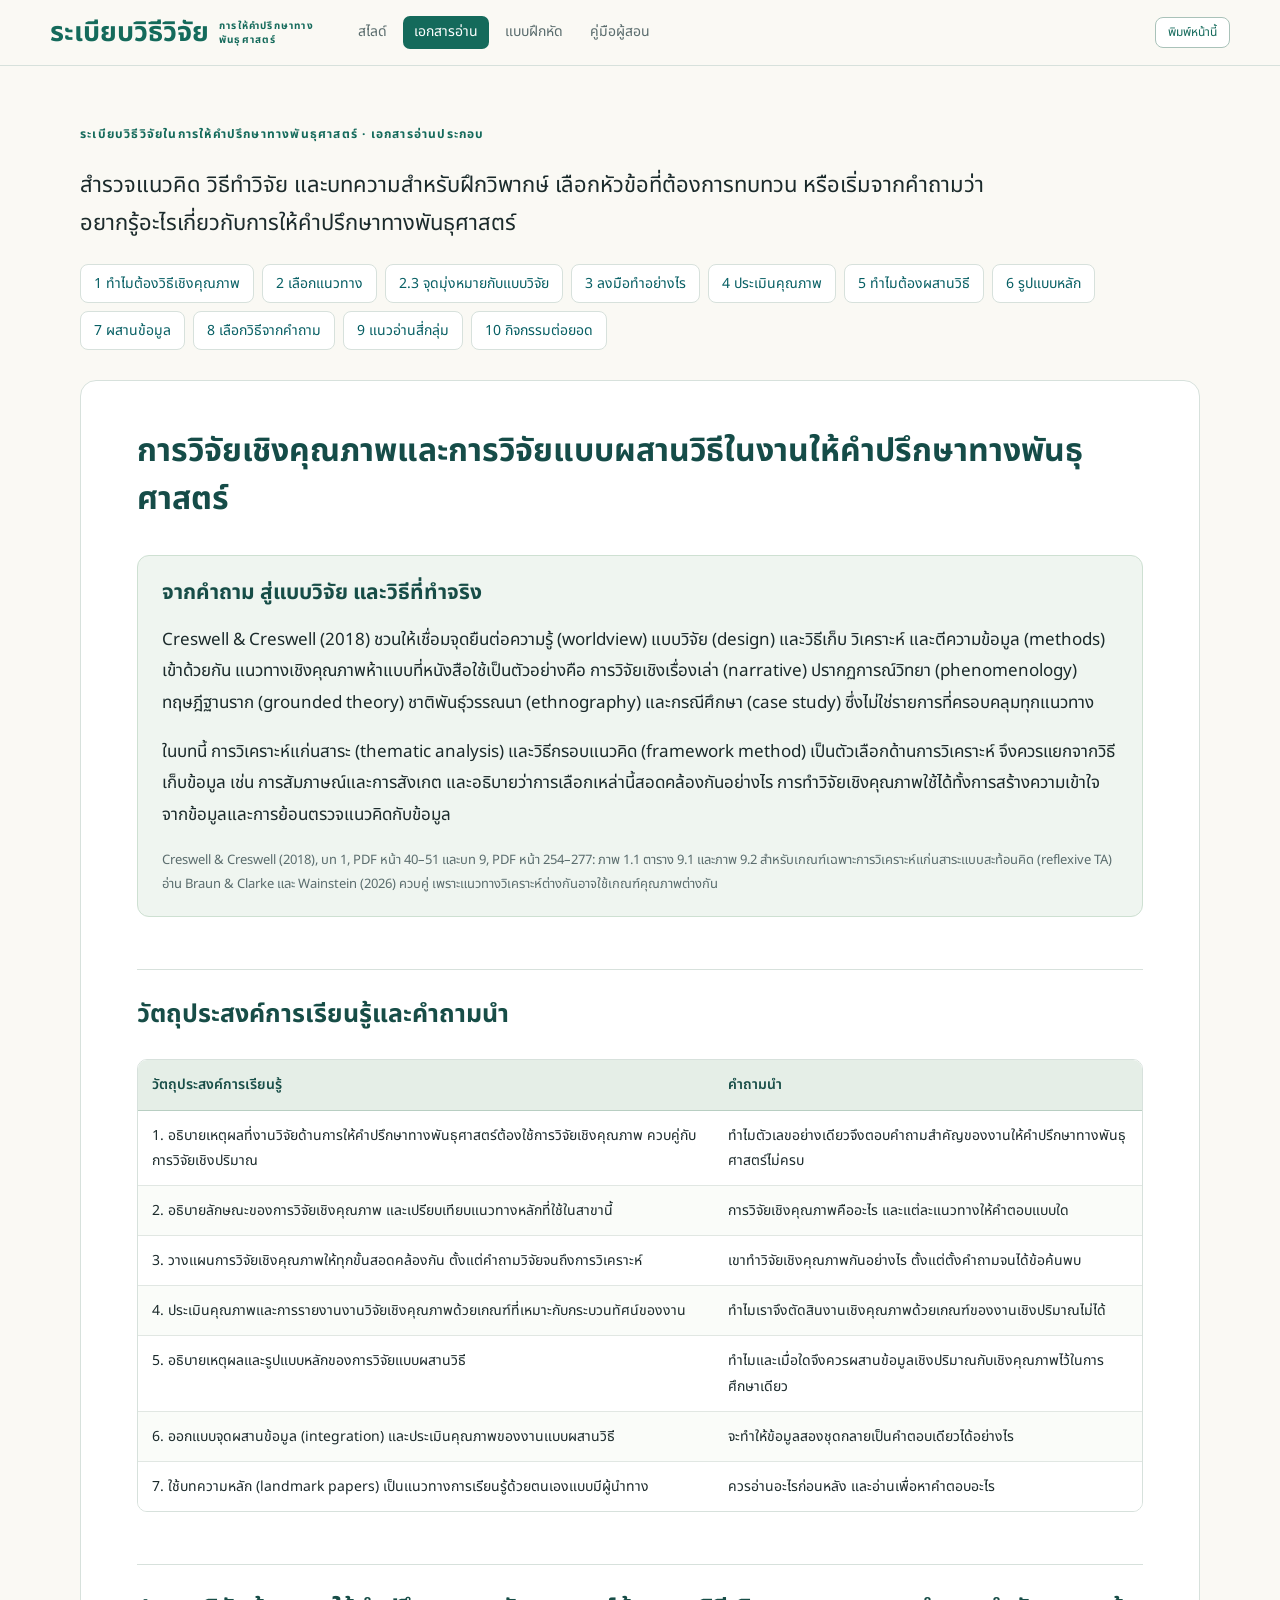
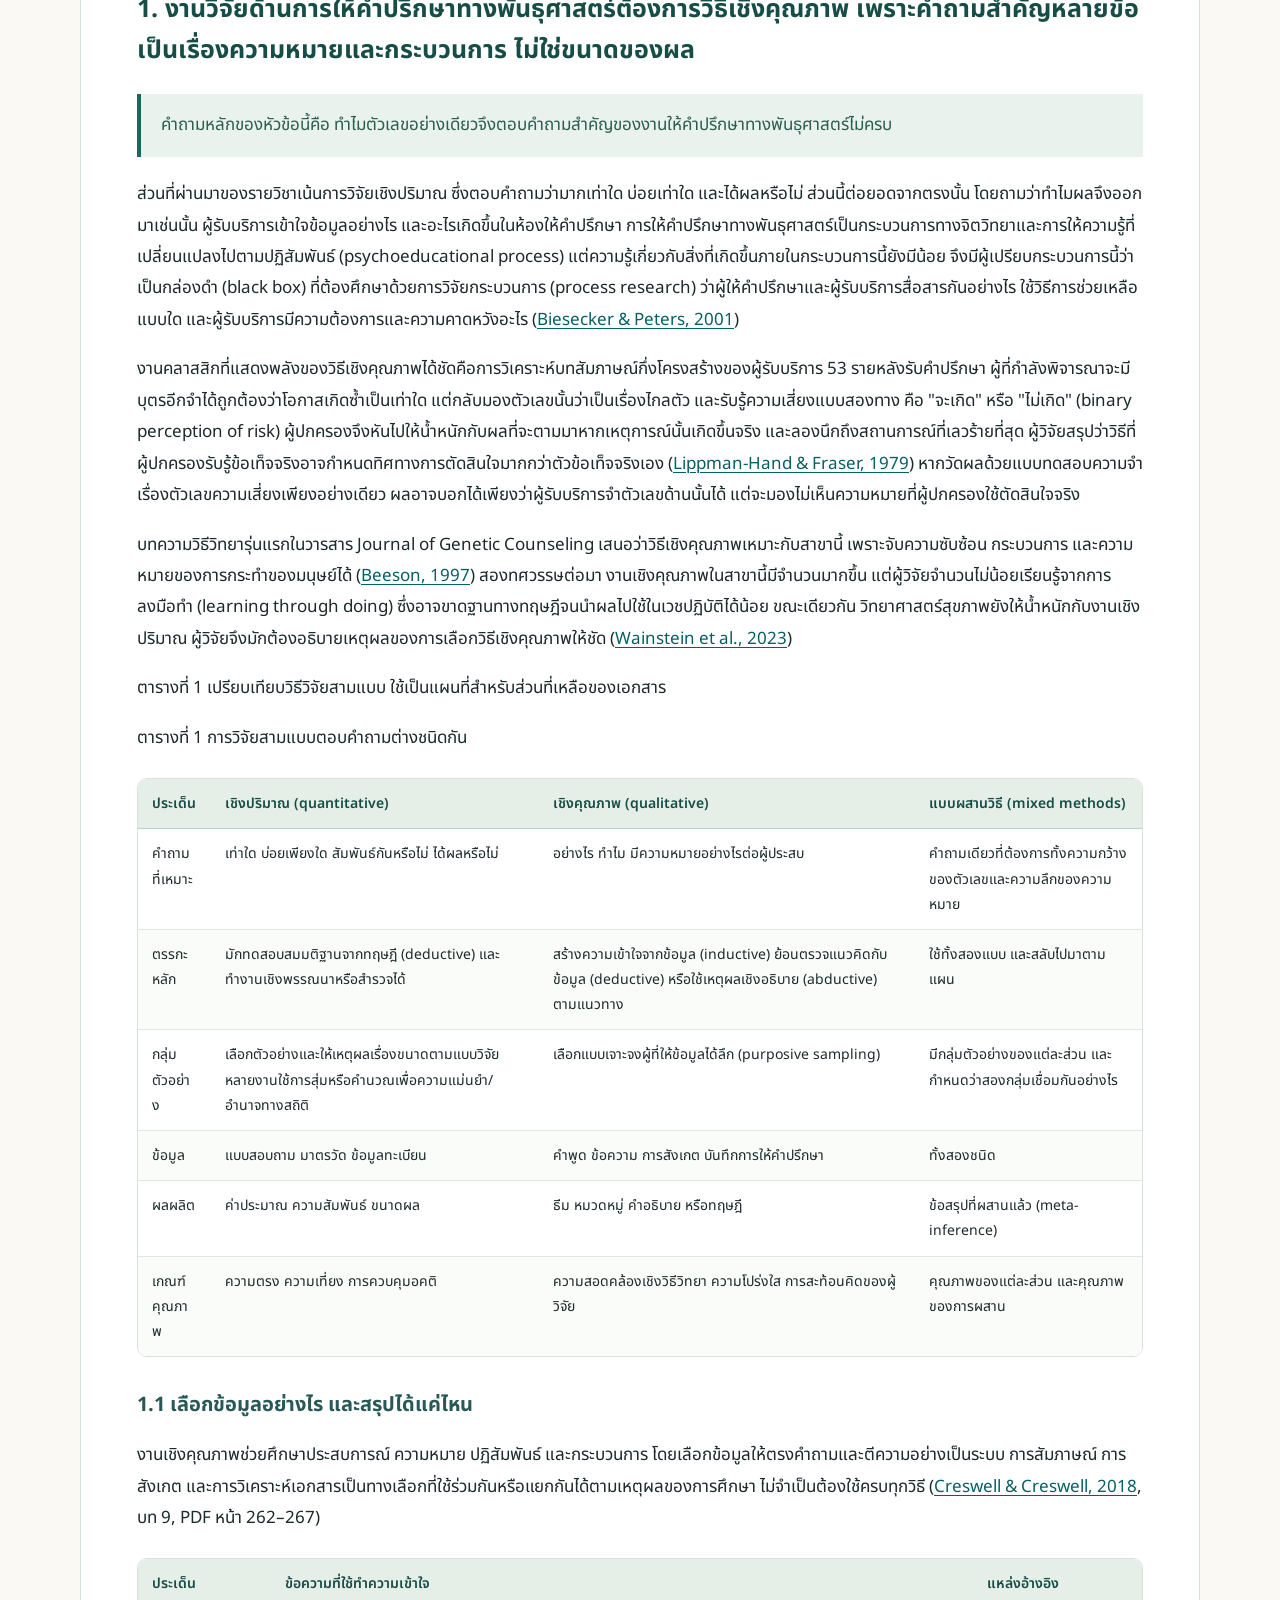
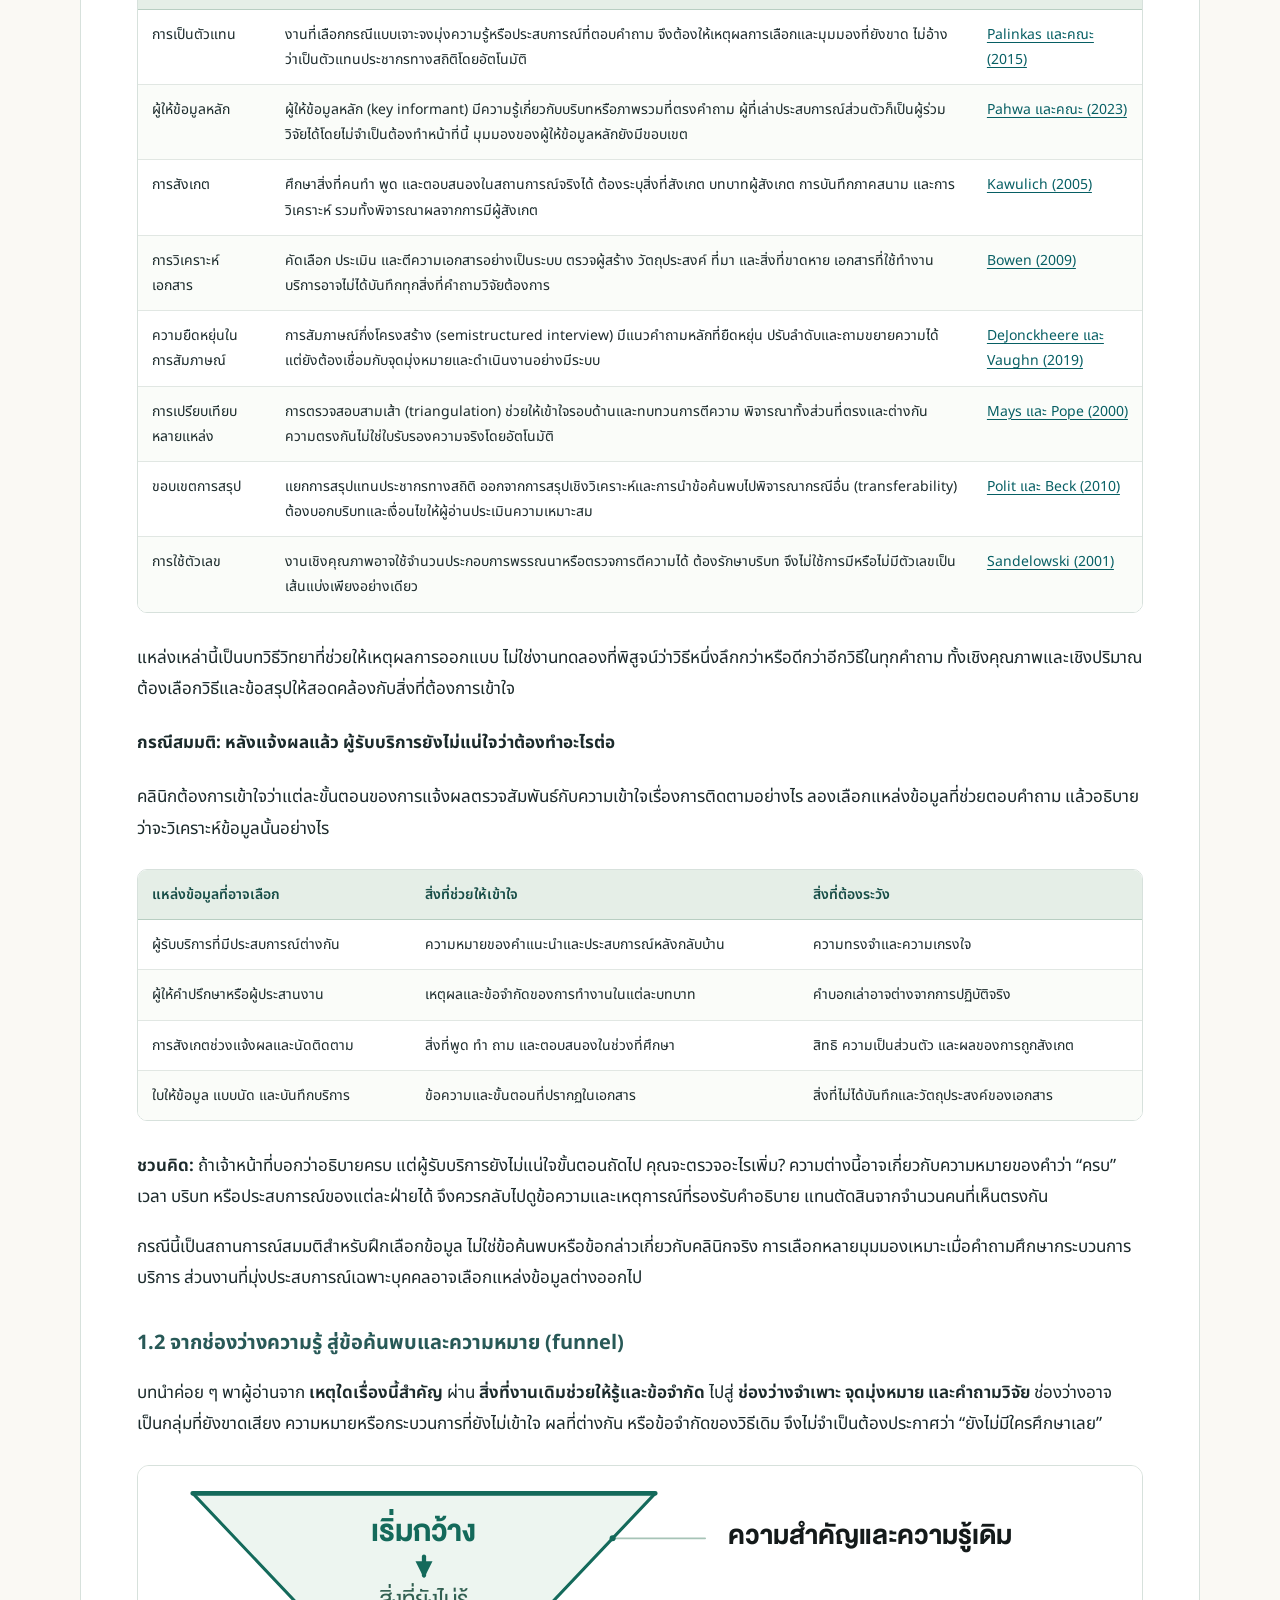
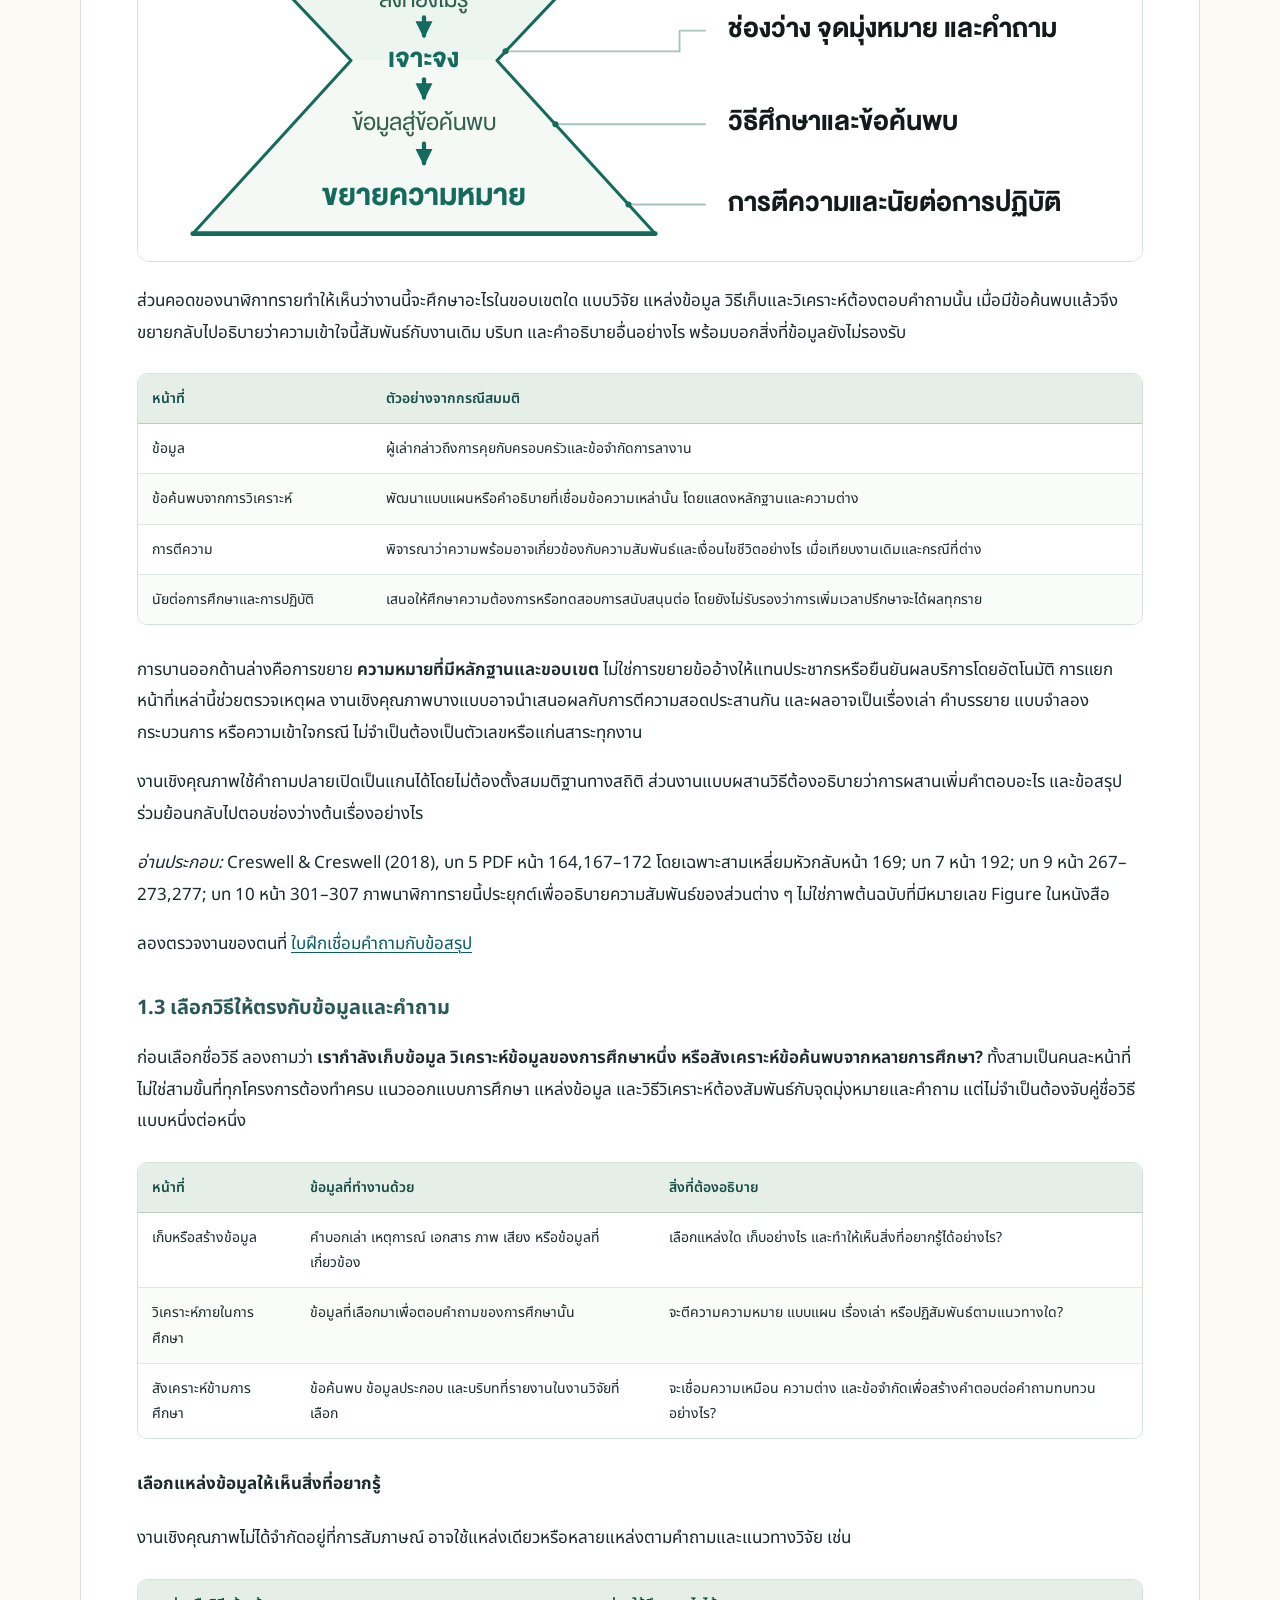
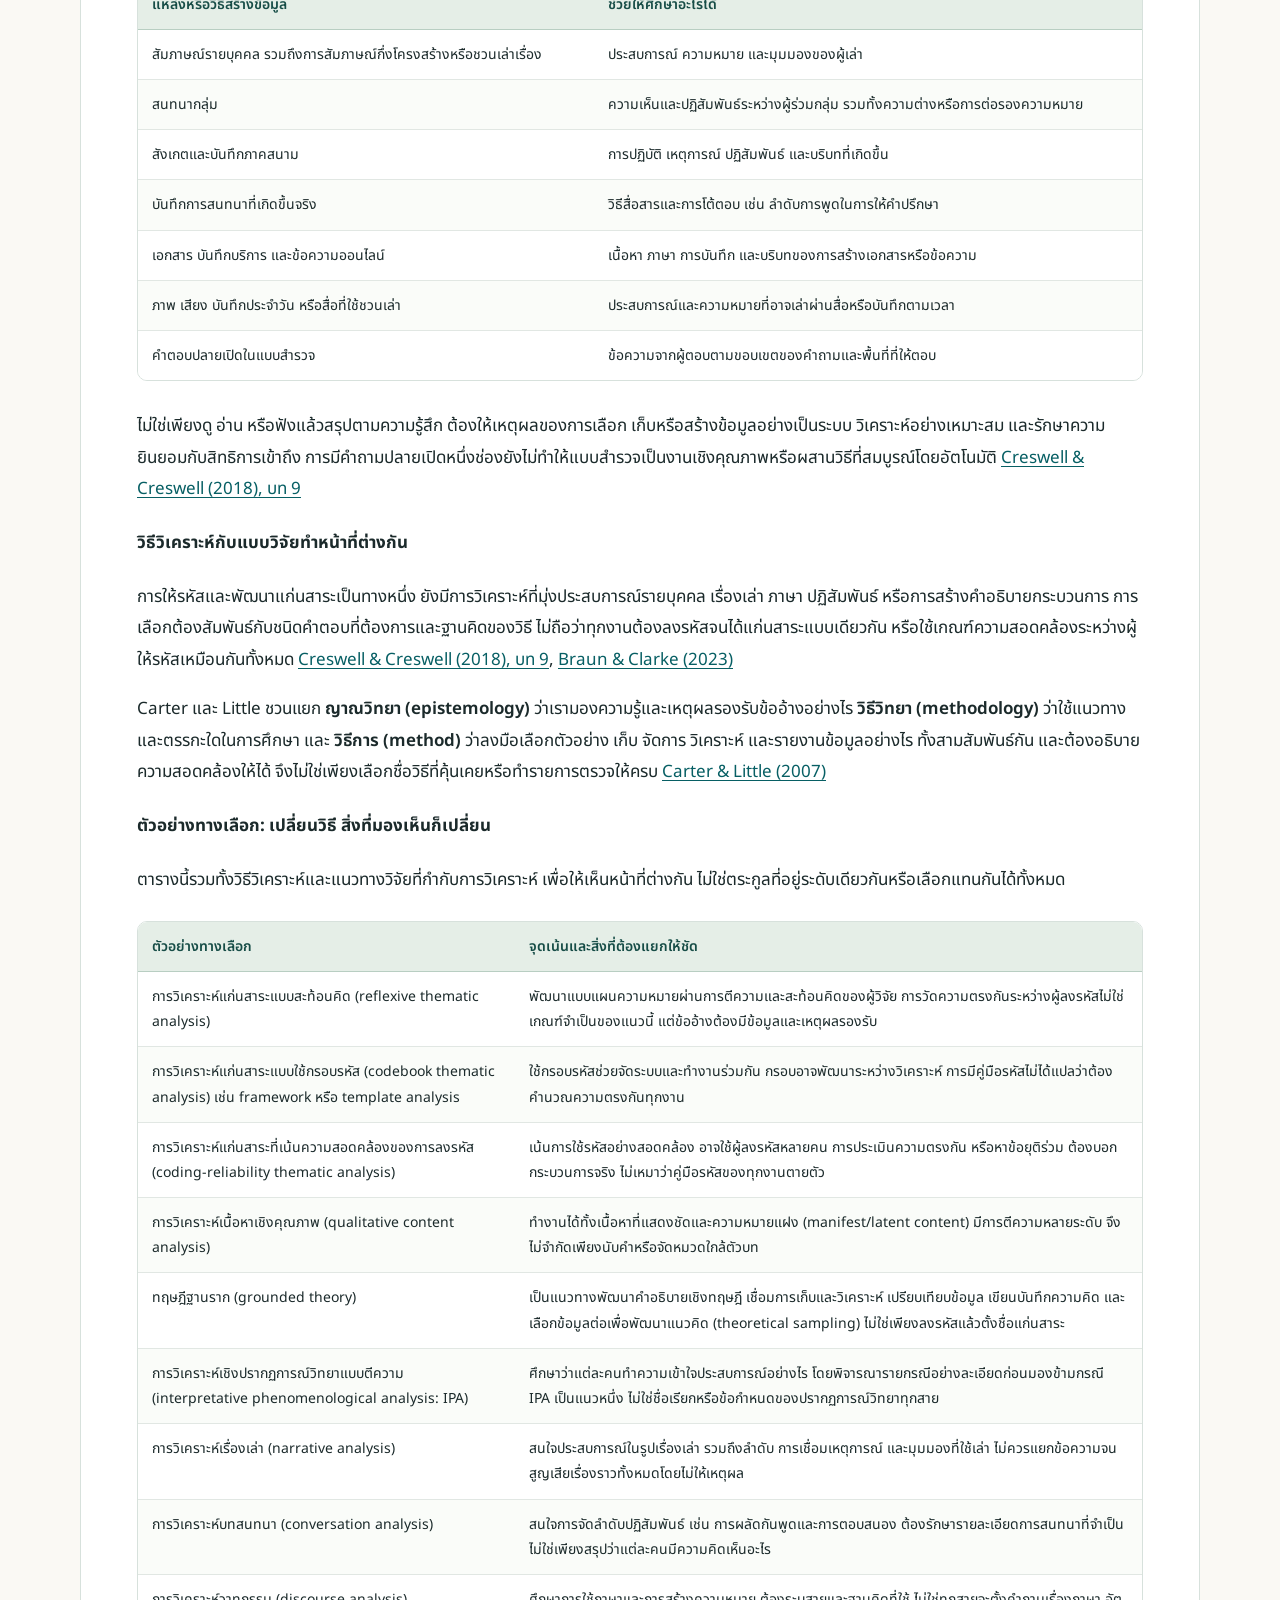
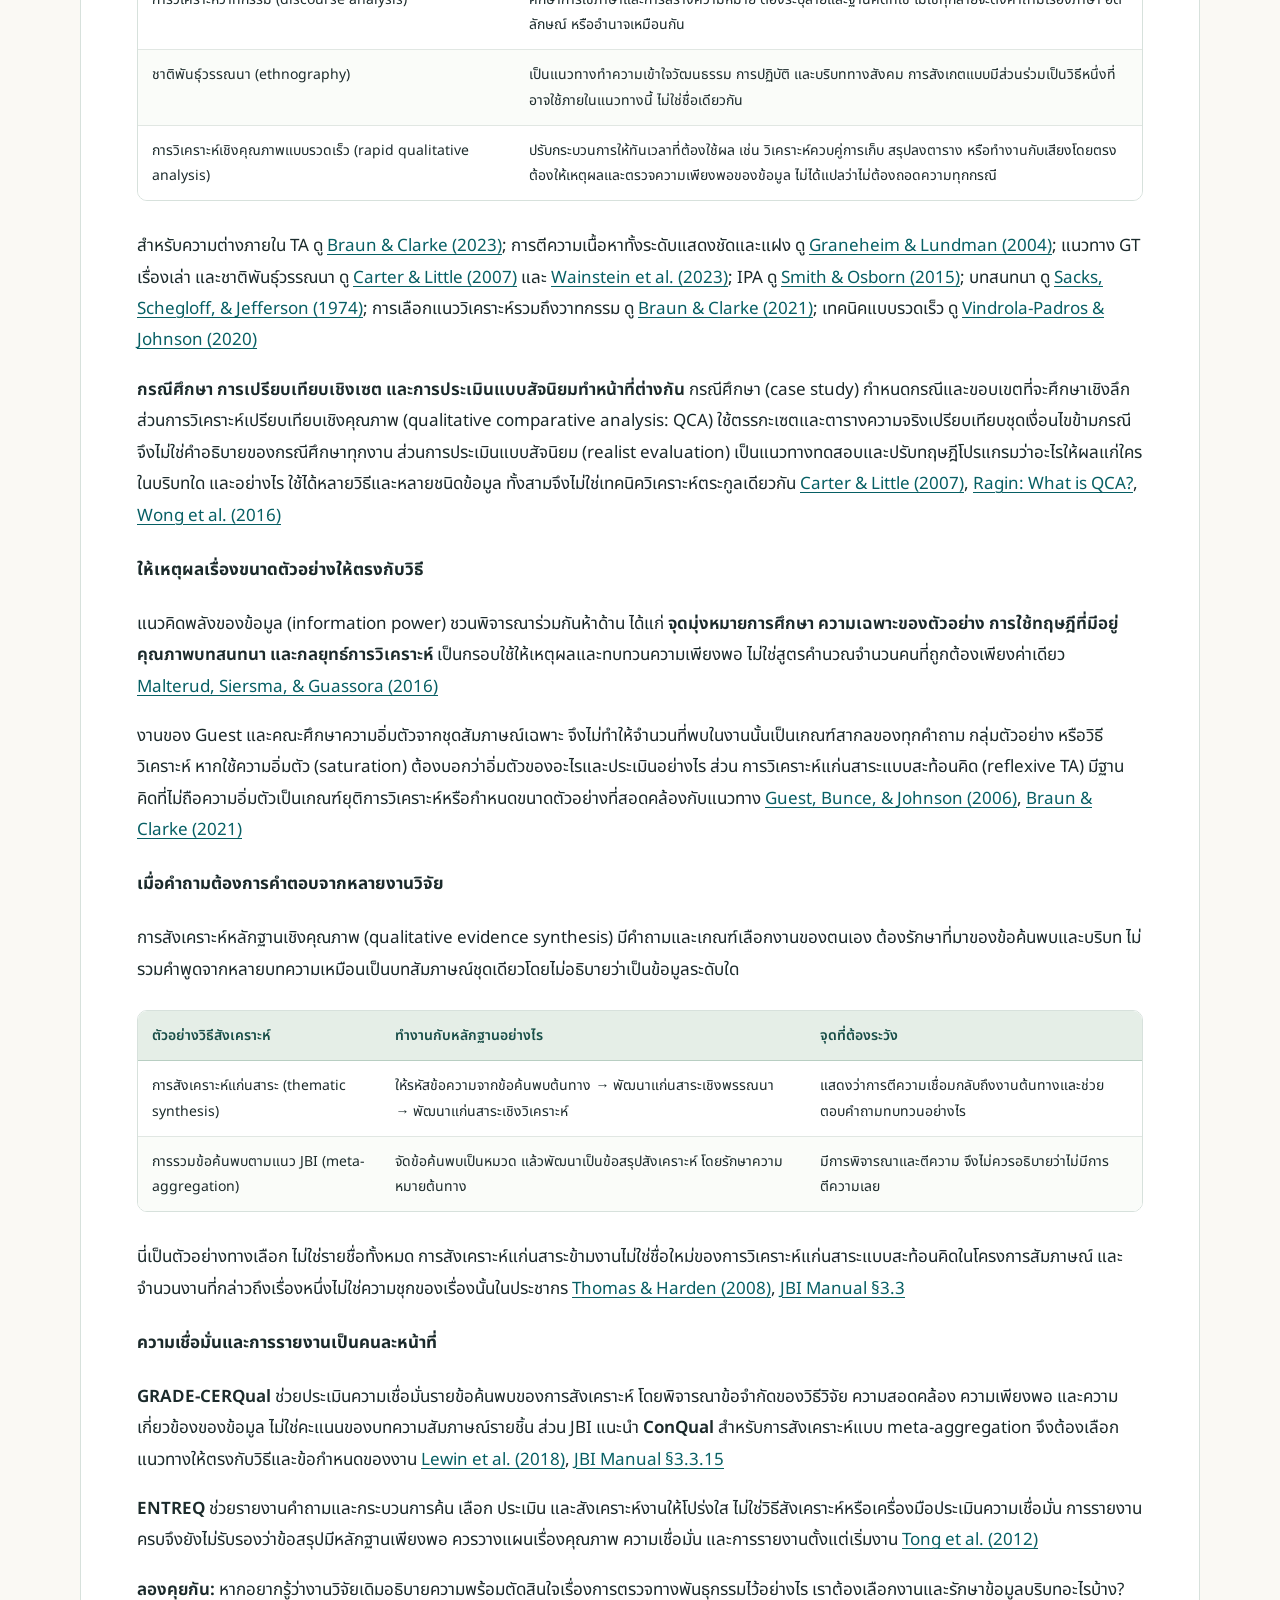
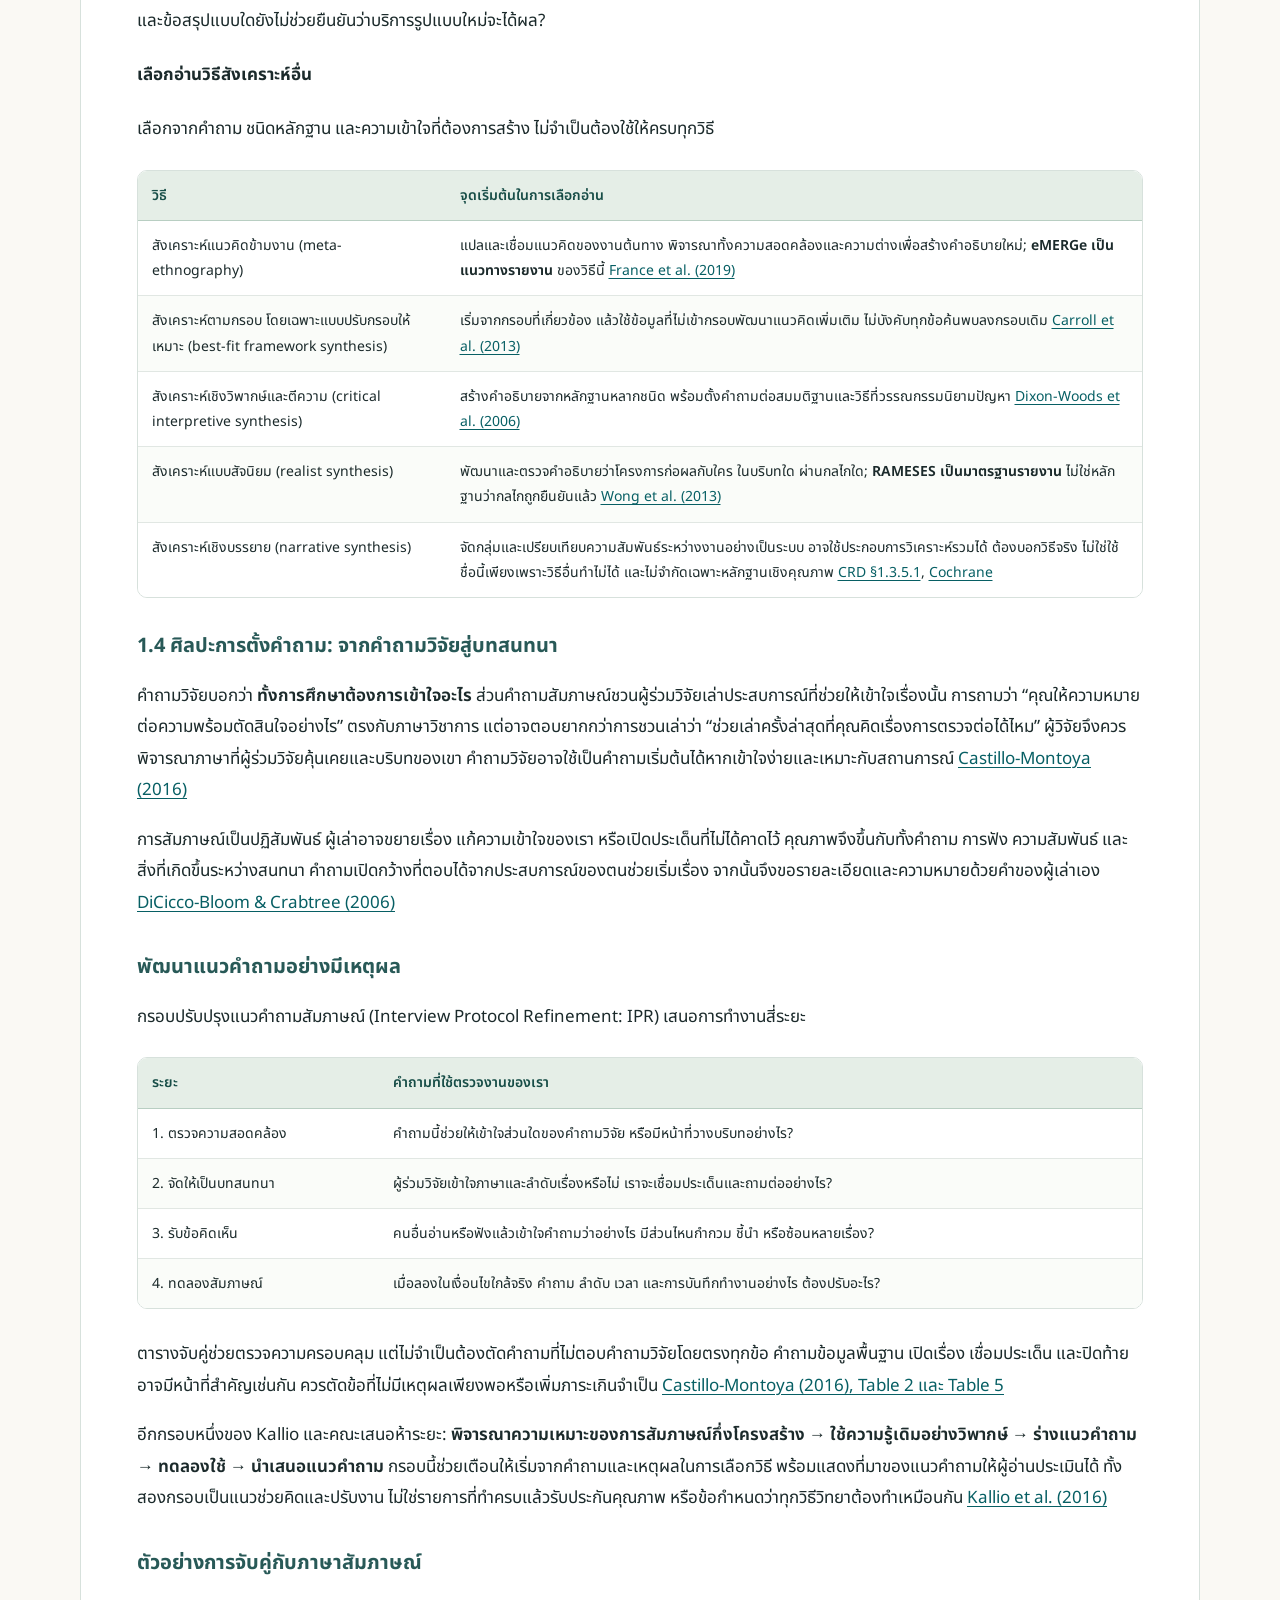
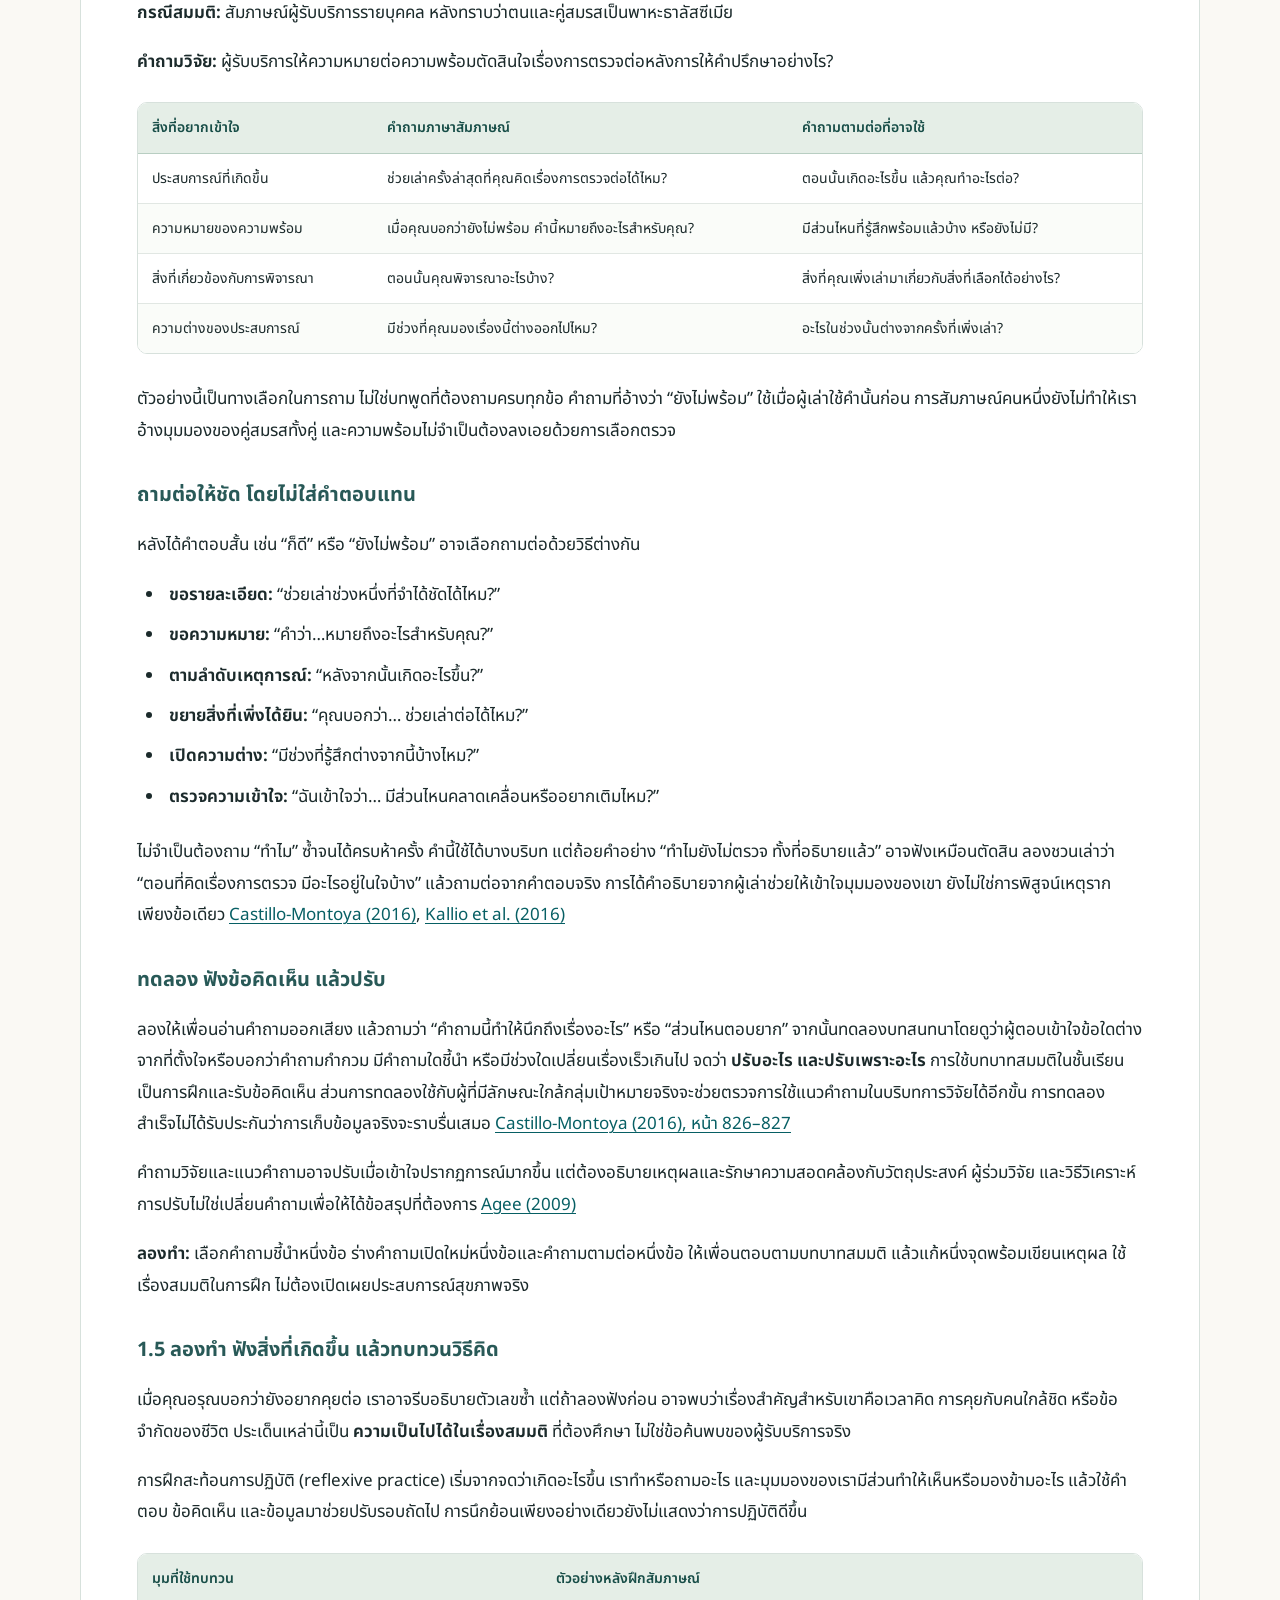
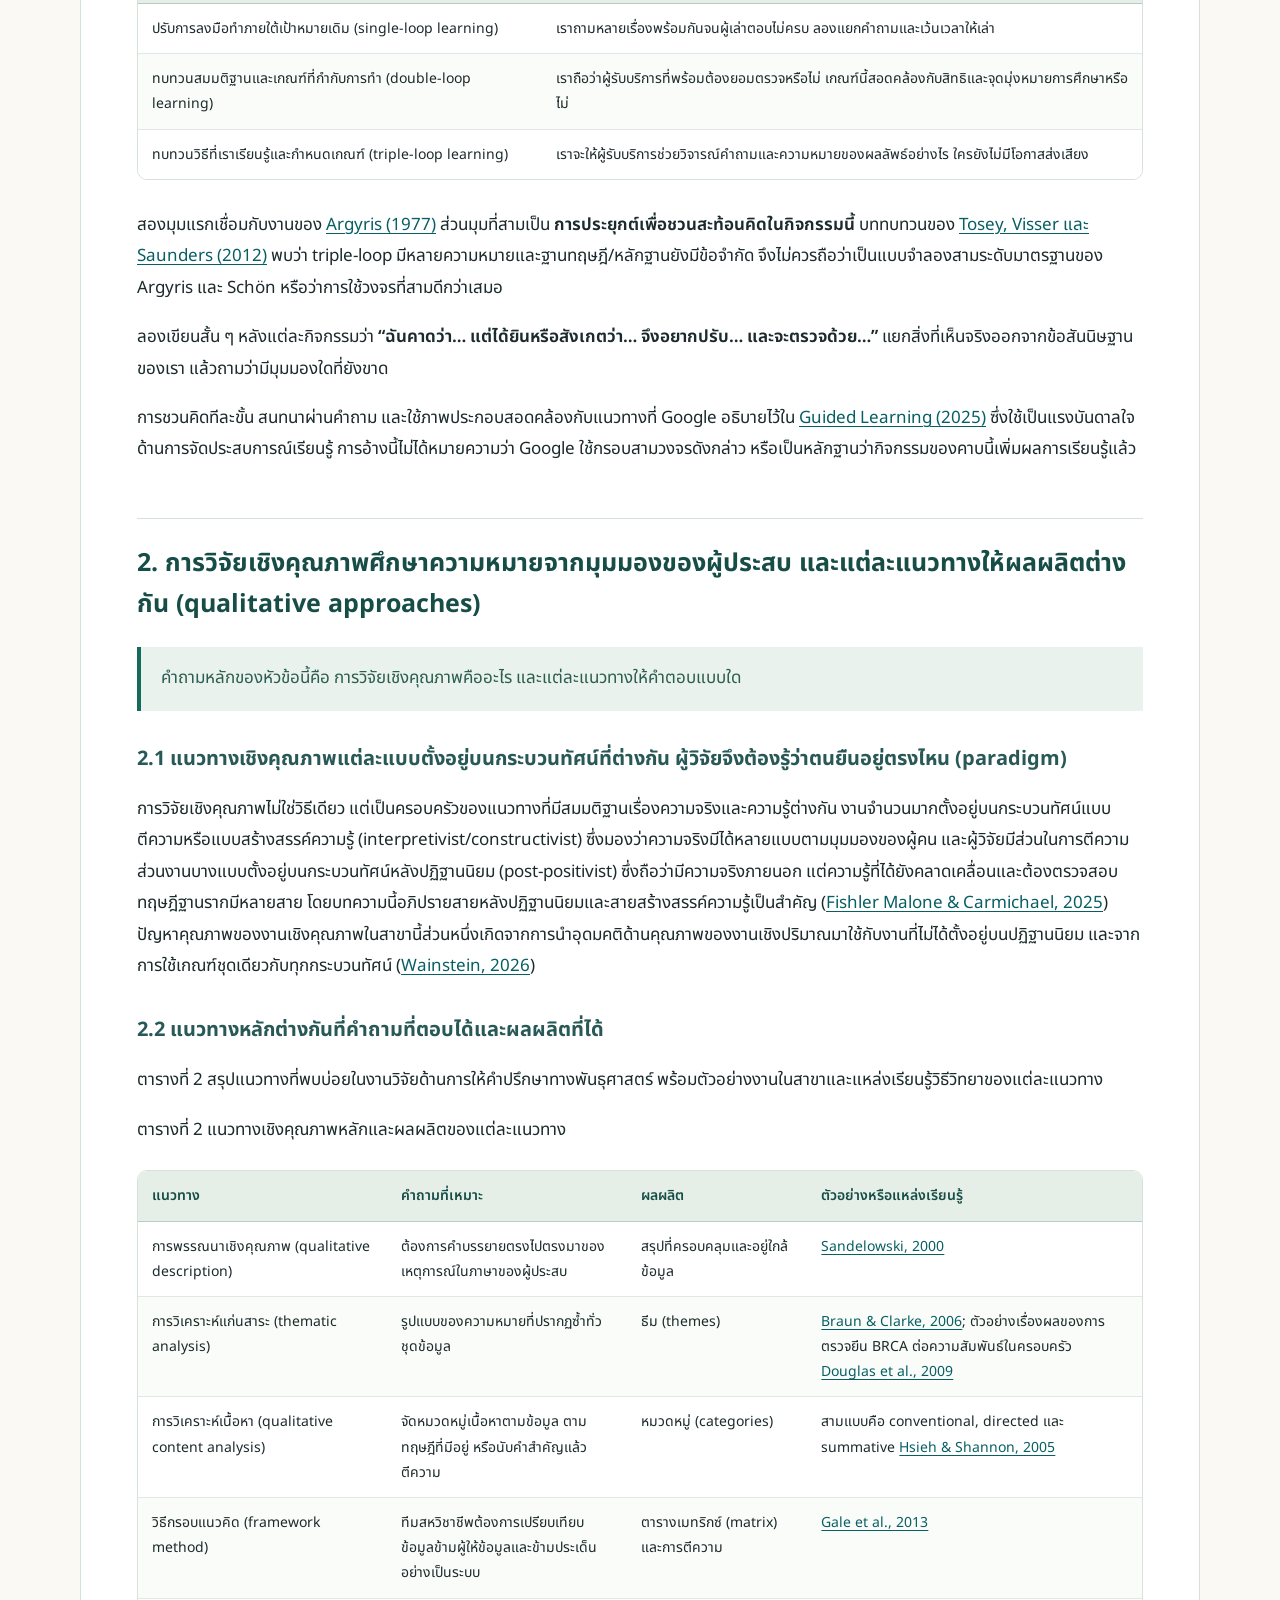
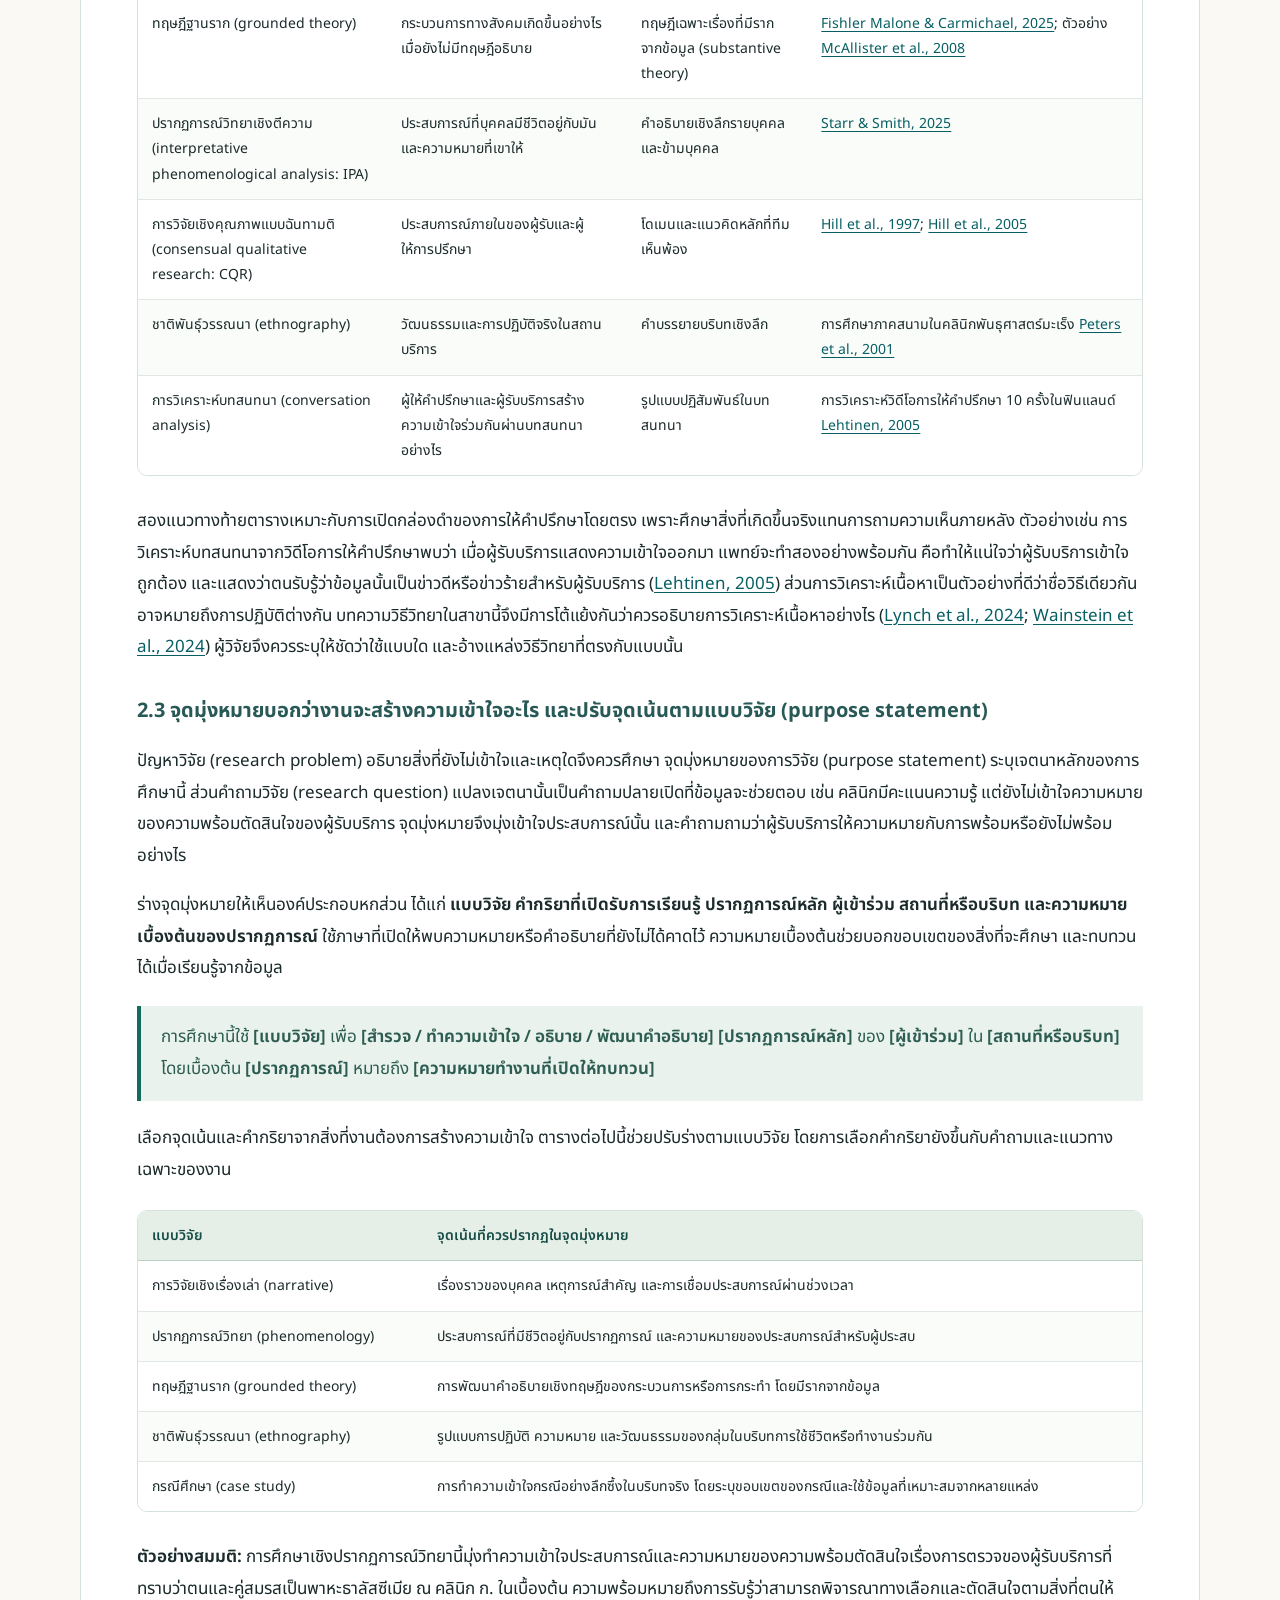
==== commit 837d6583: "Make diagram labels single-line and strengthen arrows and step numbers" ====
--- a/reading.html
+++ b/reading.html
@@ -198,7 +198,7 @@
 <p>กรณีนี้เป็นสถานการณ์สมมติสำหรับฝึกเลือกข้อมูล ไม่ใช่ข้อค้นพบหรือข้อกล่าวเกี่ยวกับคลินิกจริง การเลือกหลายมุมมองเหมาะเมื่อคำถามศึกษากระบวนการบริการ ส่วนงานที่มุ่งประสบการณ์เฉพาะบุคคลอาจเลือกแหล่งข้อมูลต่างออกไป</p>
 <h3 id="research-funnel">1.2 จากช่องว่างความรู้ สู่ข้อค้นพบและความหมาย (funnel)</h3>
 <p>บทนำค่อย ๆ พาผู้อ่านจาก <strong>เหตุใดเรื่องนี้สำคัญ</strong> ผ่าน <strong>สิ่งที่งานเดิมช่วยให้รู้และข้อจำกัด</strong> ไปสู่ <strong>ช่องว่างจำเพาะ จุดมุ่งหมาย และคำถามวิจัย</strong> ช่องว่างอาจเป็นกลุ่มที่ยังขาดเสียง ความหมายหรือกระบวนการที่ยังไม่เข้าใจ ผลที่ต่างกัน หรือข้อจำกัดของวิธีเดิม จึงไม่จำเป็นต้องประกาศว่า “ยังไม่มีใครศึกษาเลย”</p>
-<p><img alt="กรวยของบทนำและการขยายความหมายจากข้อค้นพบ" src="assets/research-hourglass.svg" /></p>
+<p><img alt="กรวยของบทนำและการขยายความหมายจากข้อค้นพบ" src="assets/research-hourglass-readable.svg" /></p>
 <p>ส่วนคอดของนาฬิกาทรายทำให้เห็นว่างานนี้จะศึกษาอะไรในขอบเขตใด แบบวิจัย แหล่งข้อมูล วิธีเก็บและวิเคราะห์ต้องตอบคำถามนั้น เมื่อมีข้อค้นพบแล้วจึงขยายกลับไปอธิบายว่าความเข้าใจนี้สัมพันธ์กับงานเดิม บริบท และคำอธิบายอื่นอย่างไร พร้อมบอกสิ่งที่ข้อมูลยังไม่รองรับ</p>
 <div class="table-scroll"><table>
 <thead>
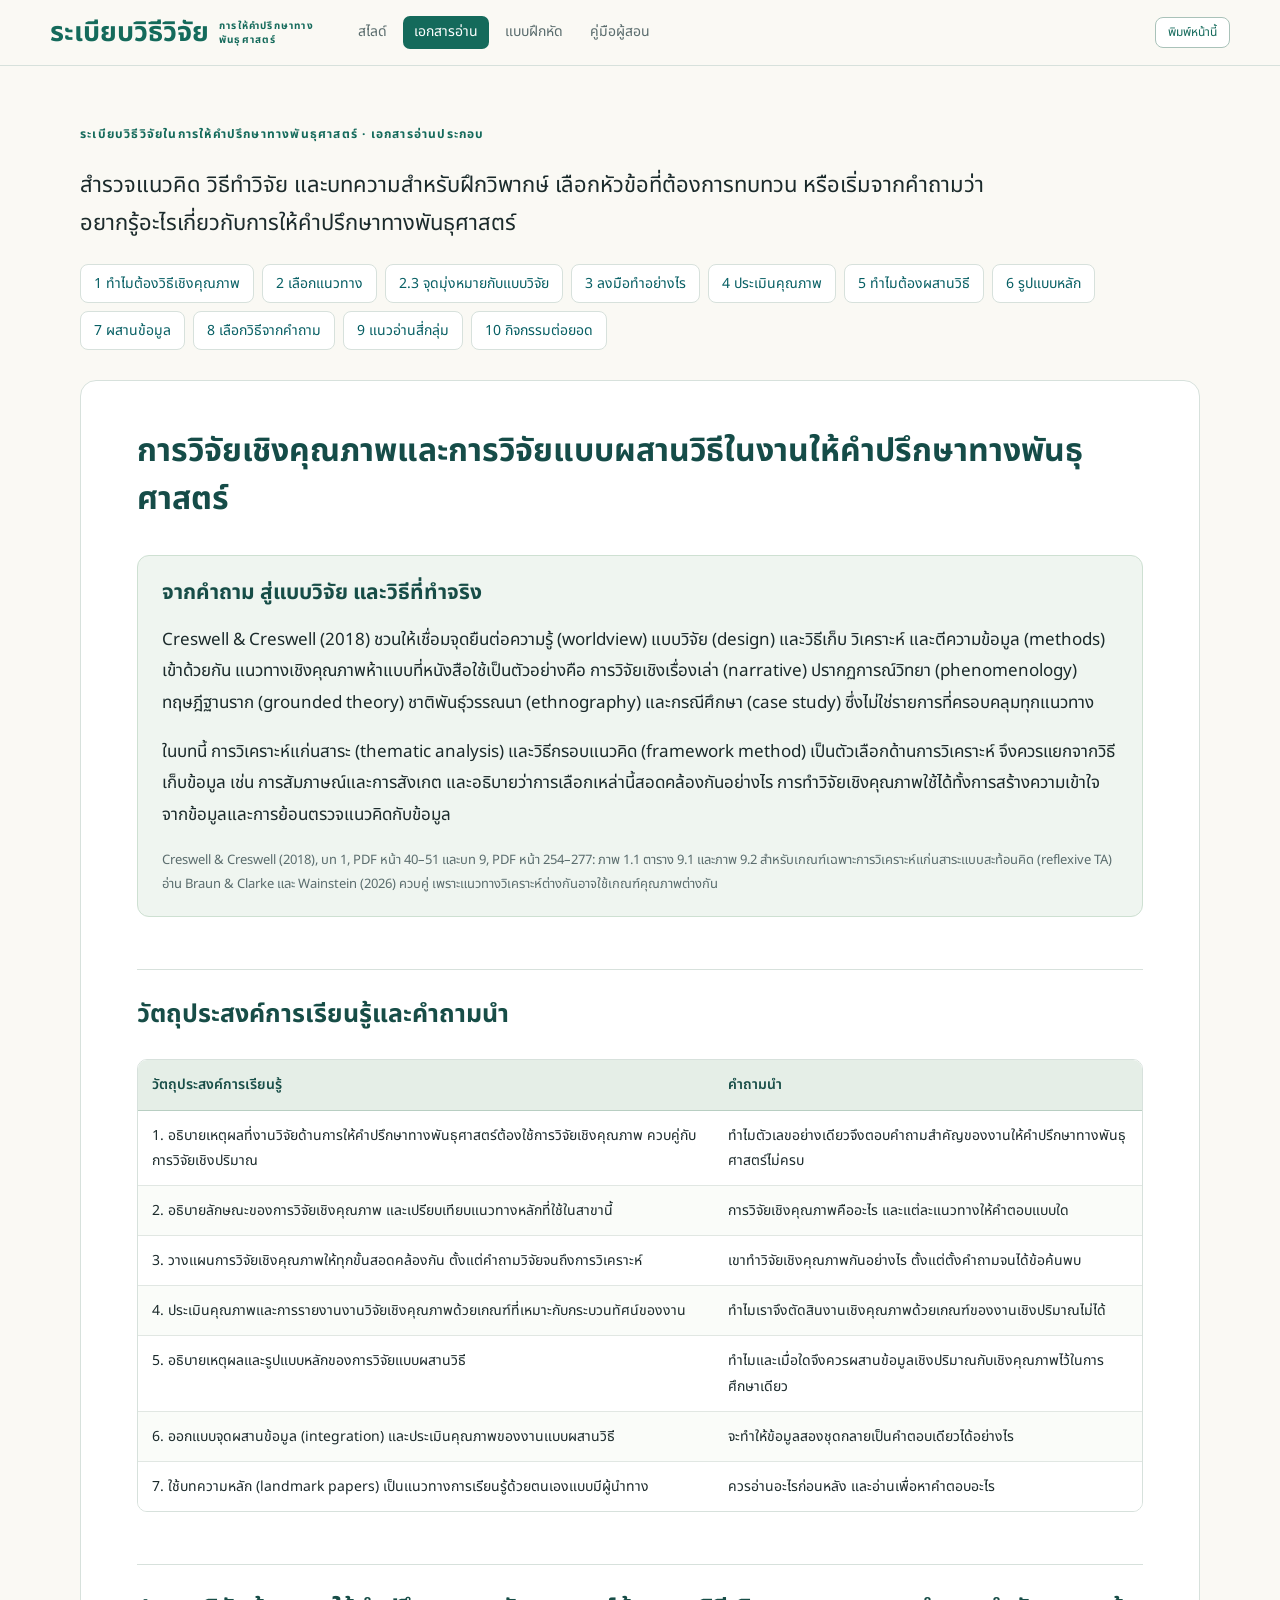
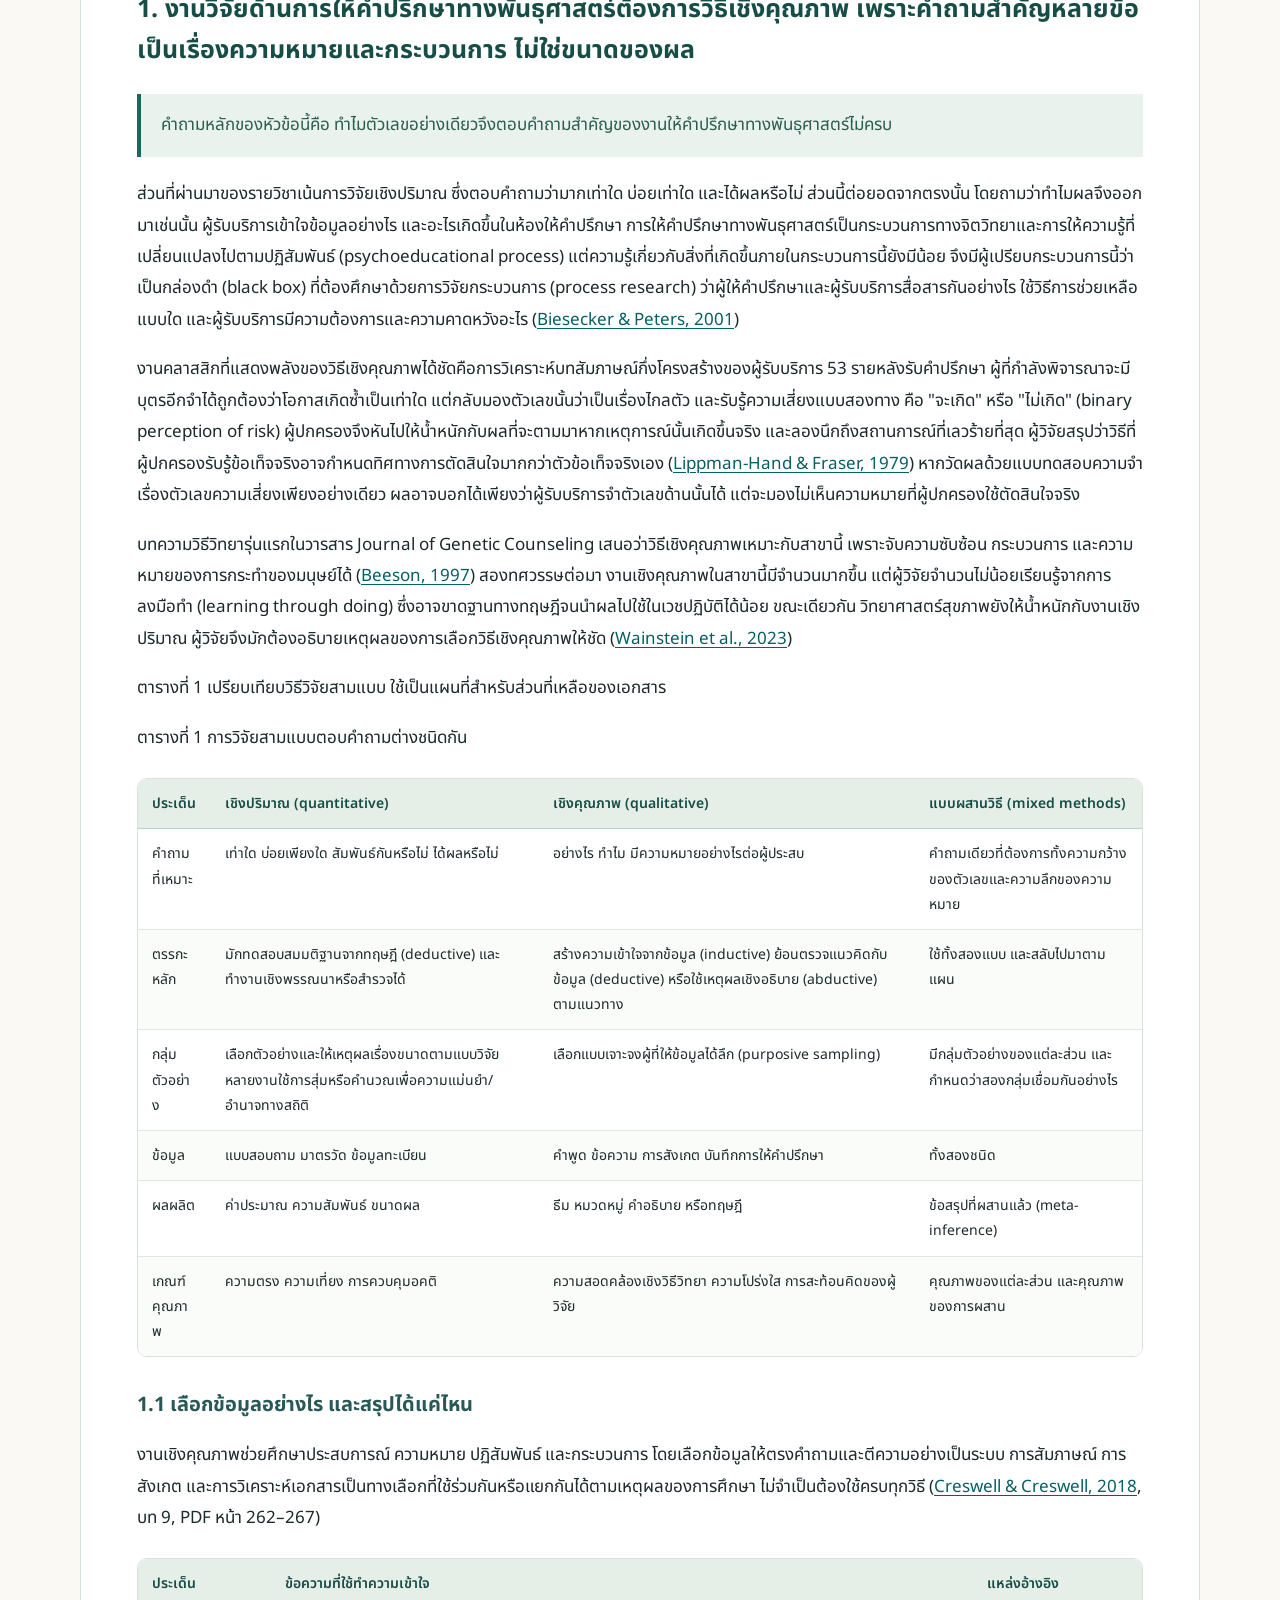
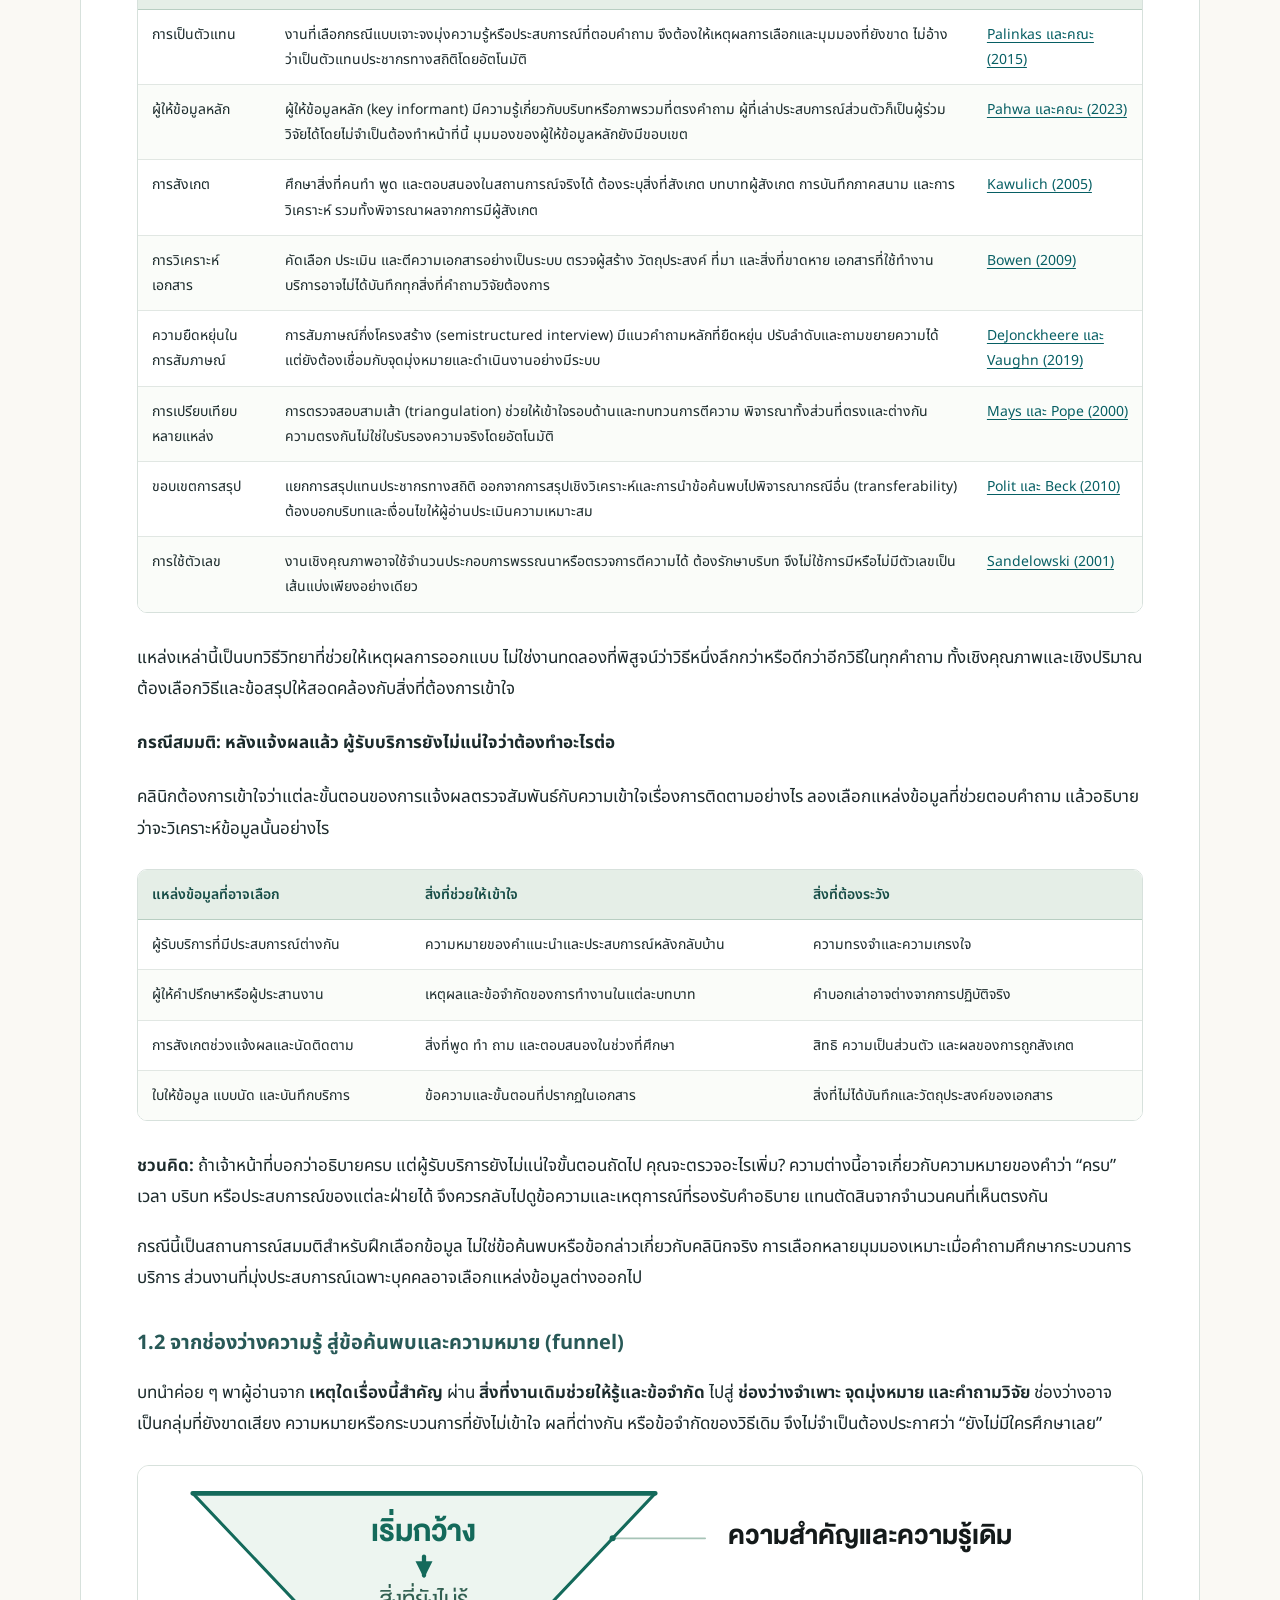
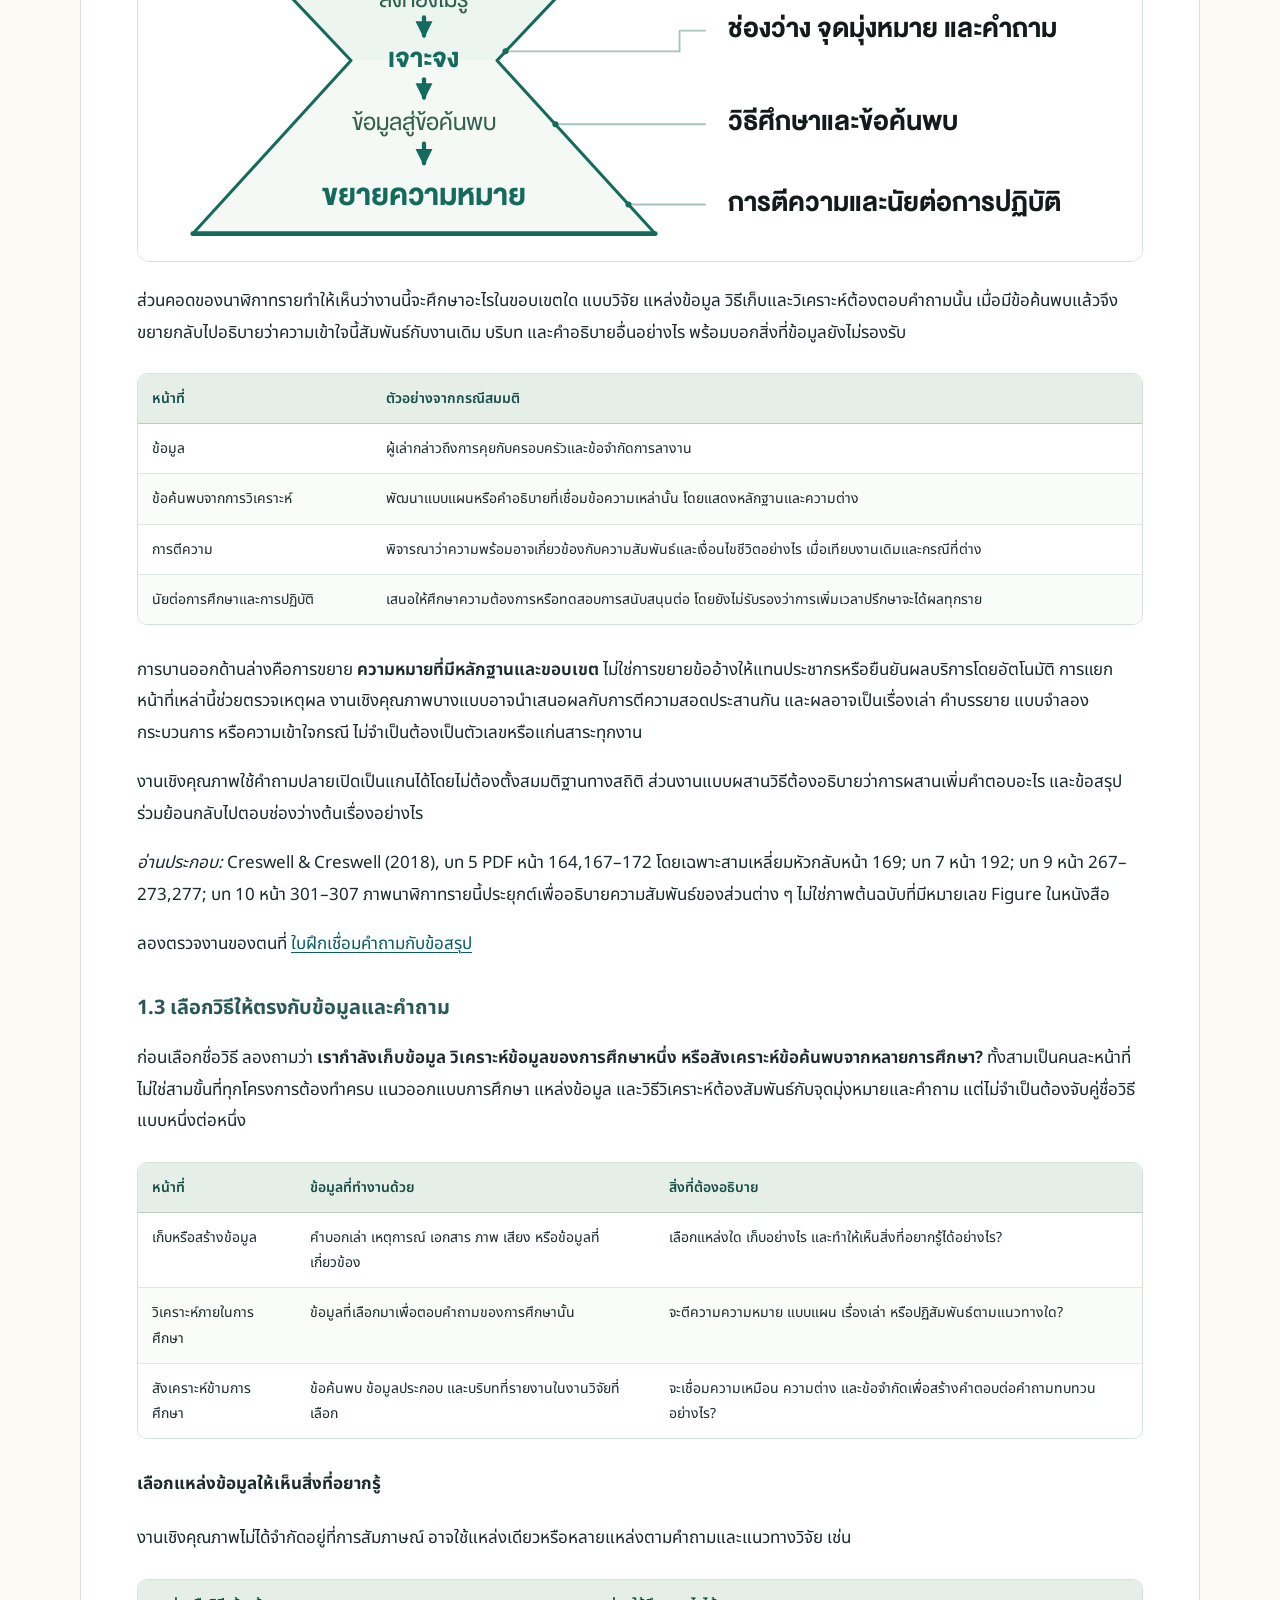
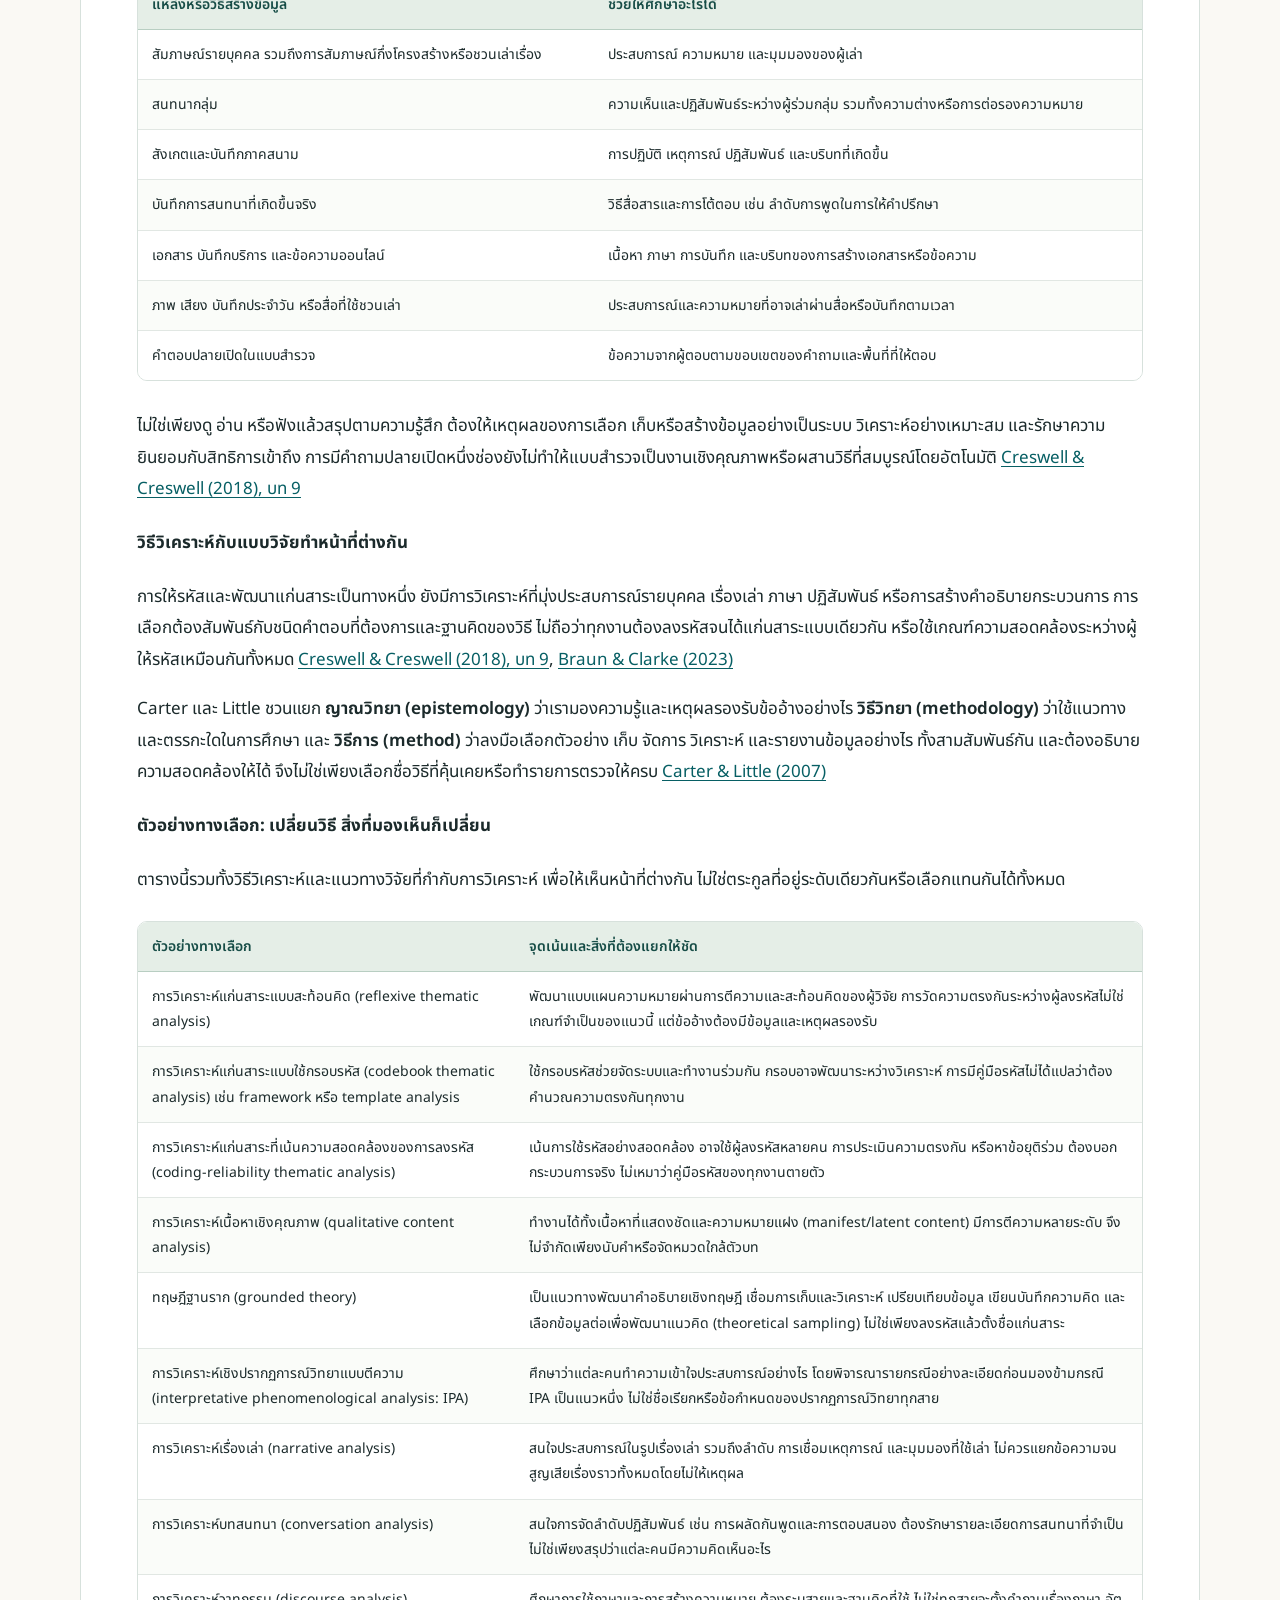
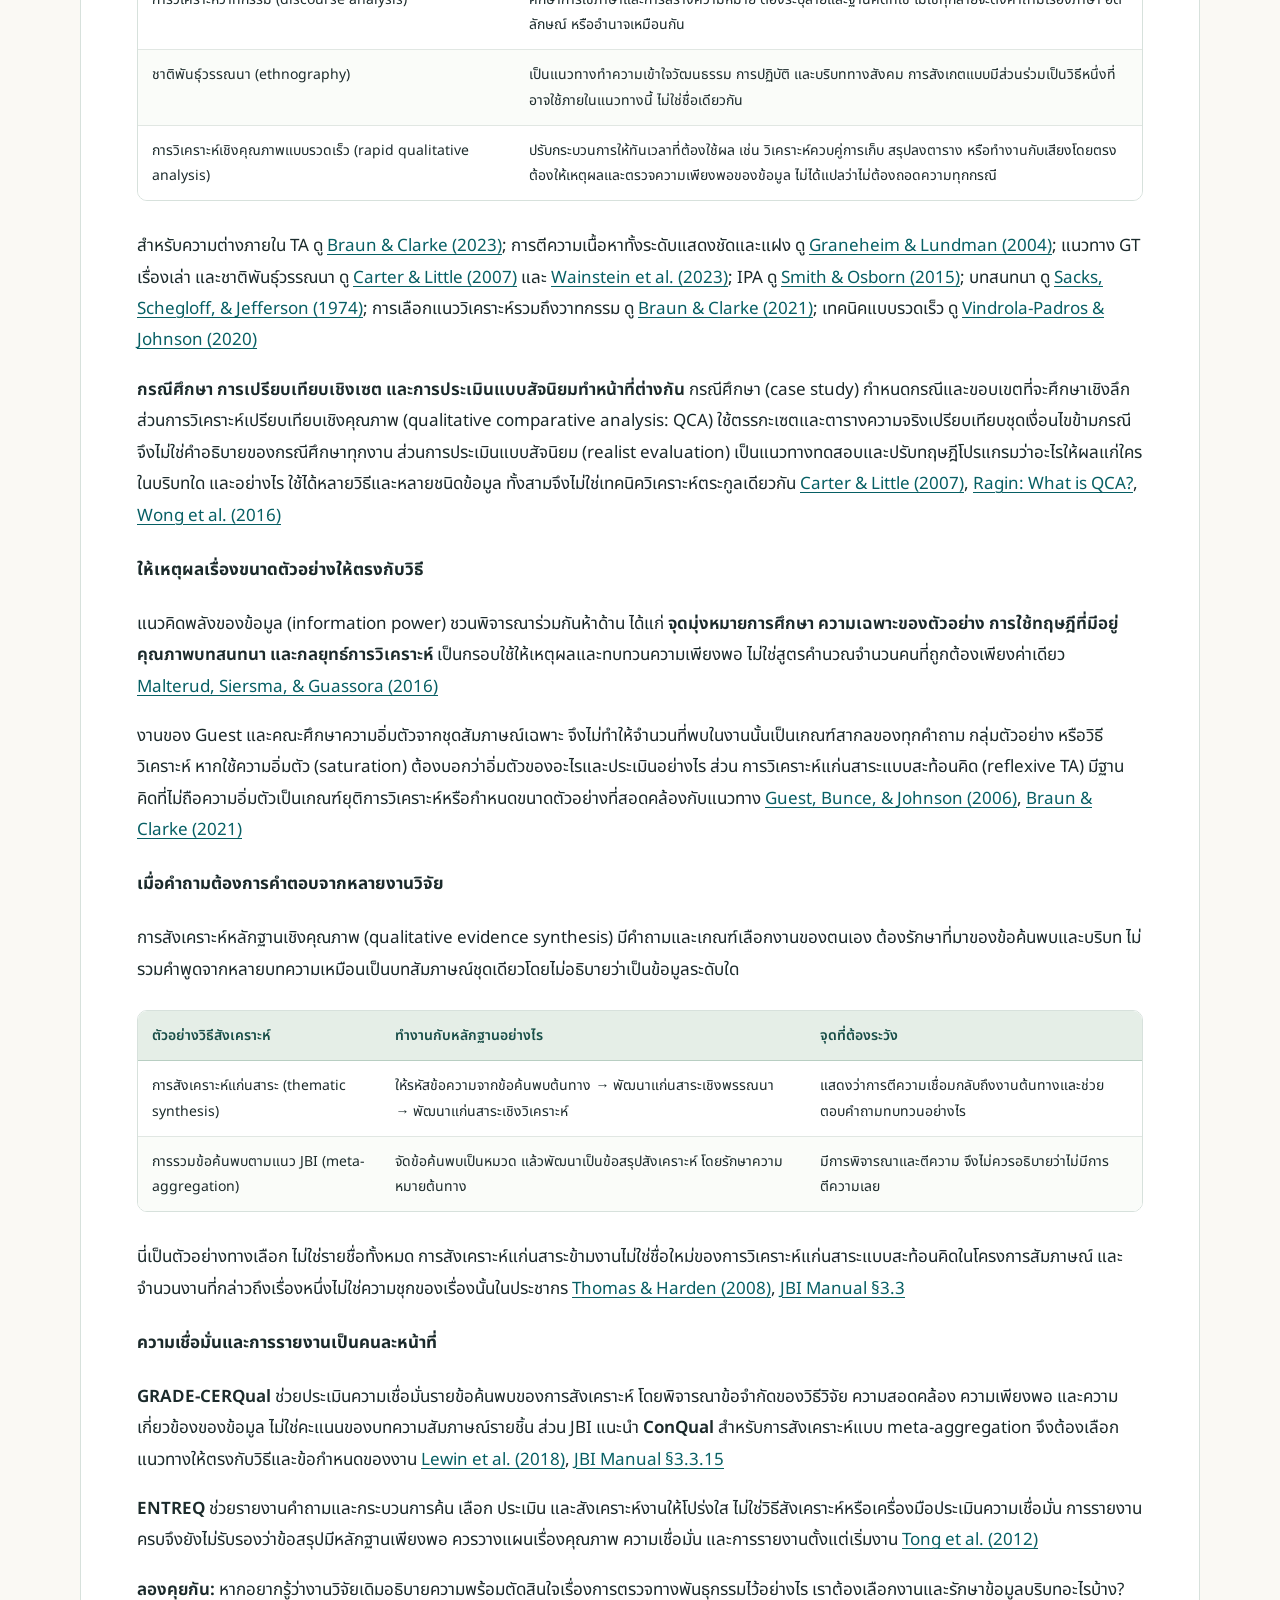
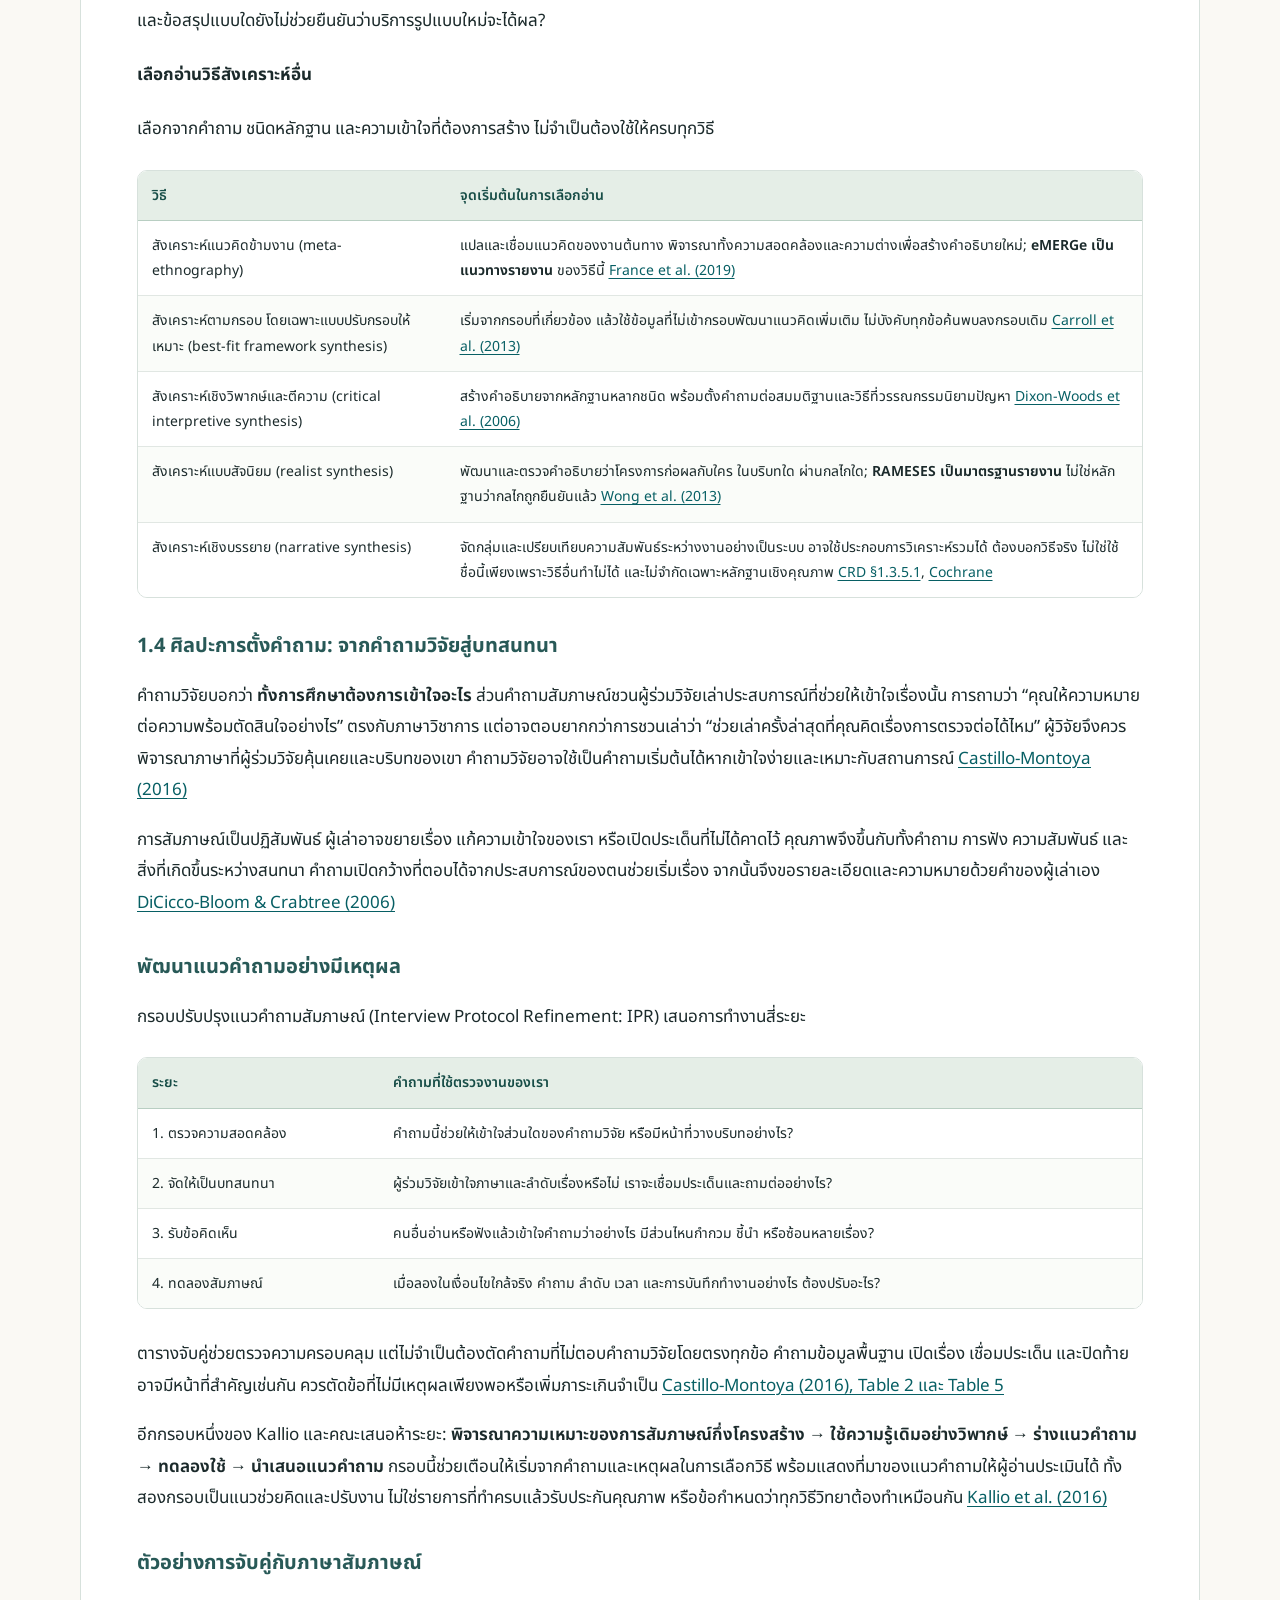
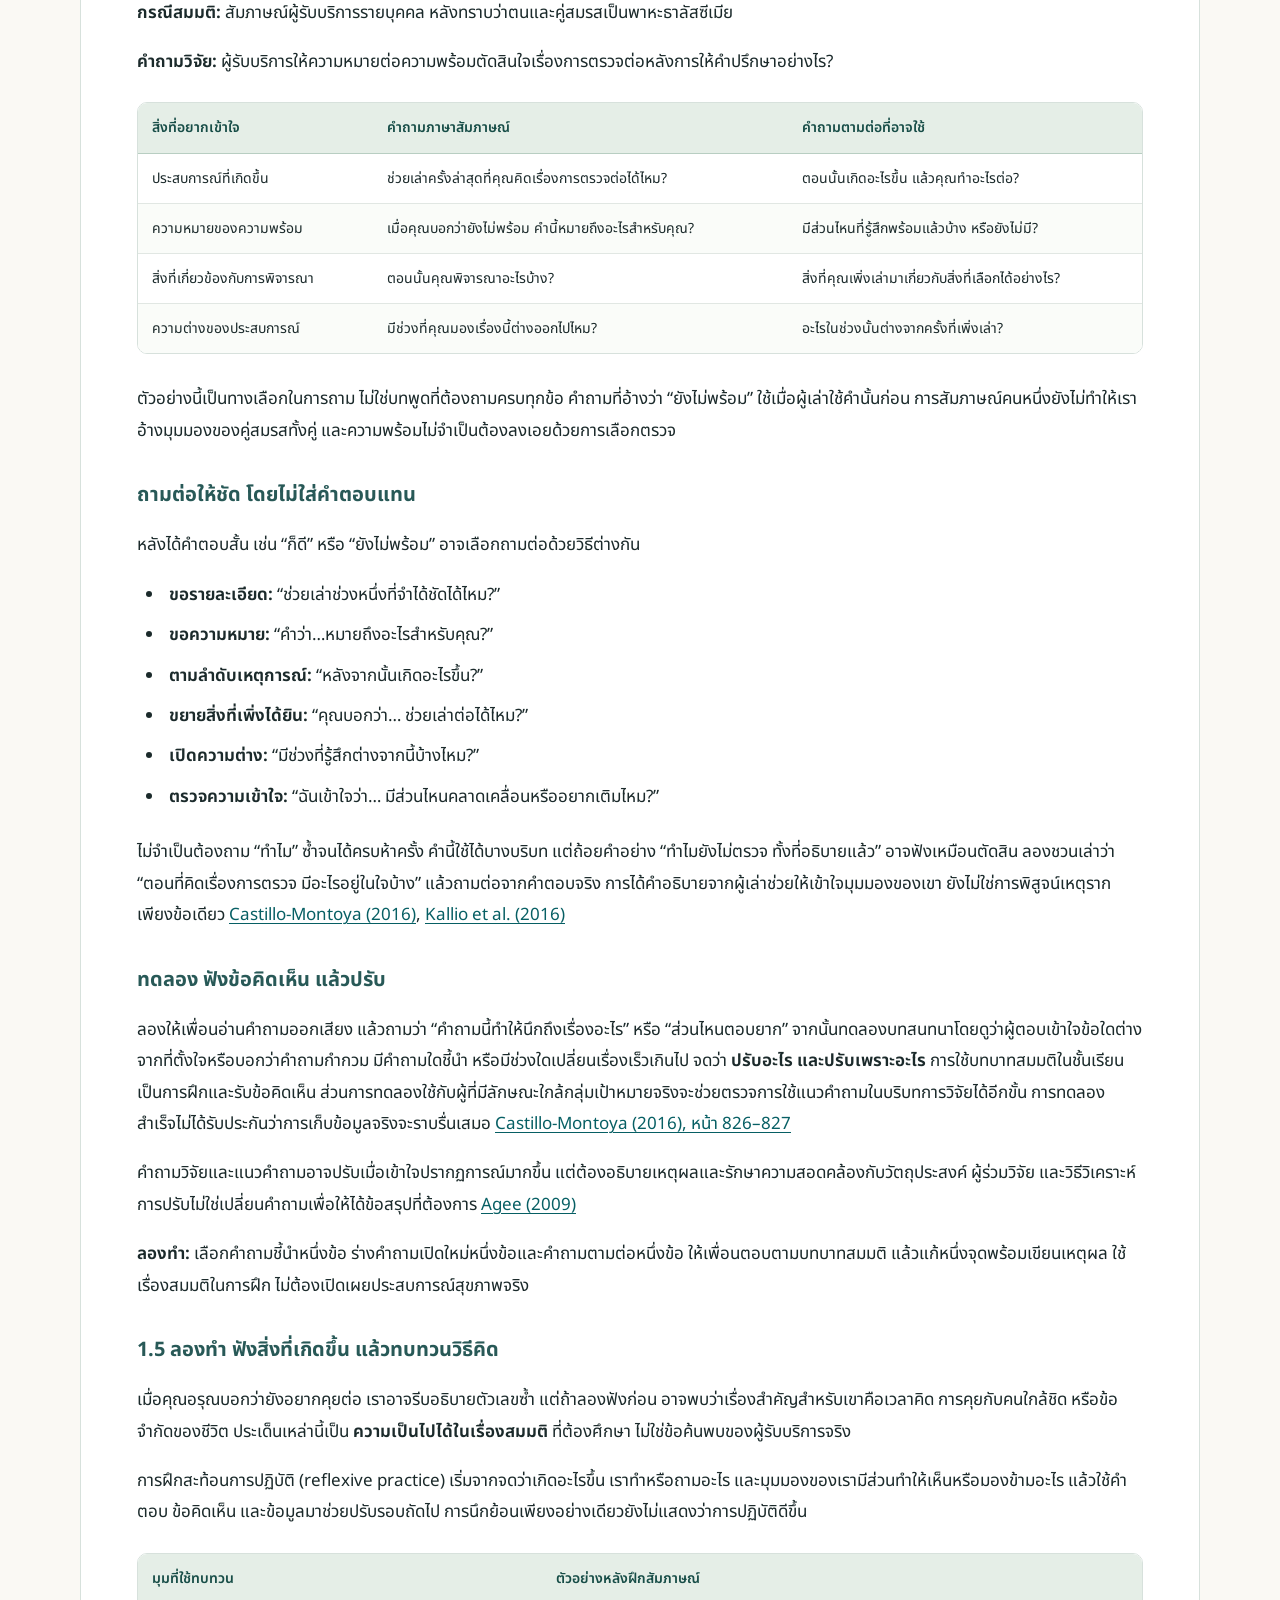
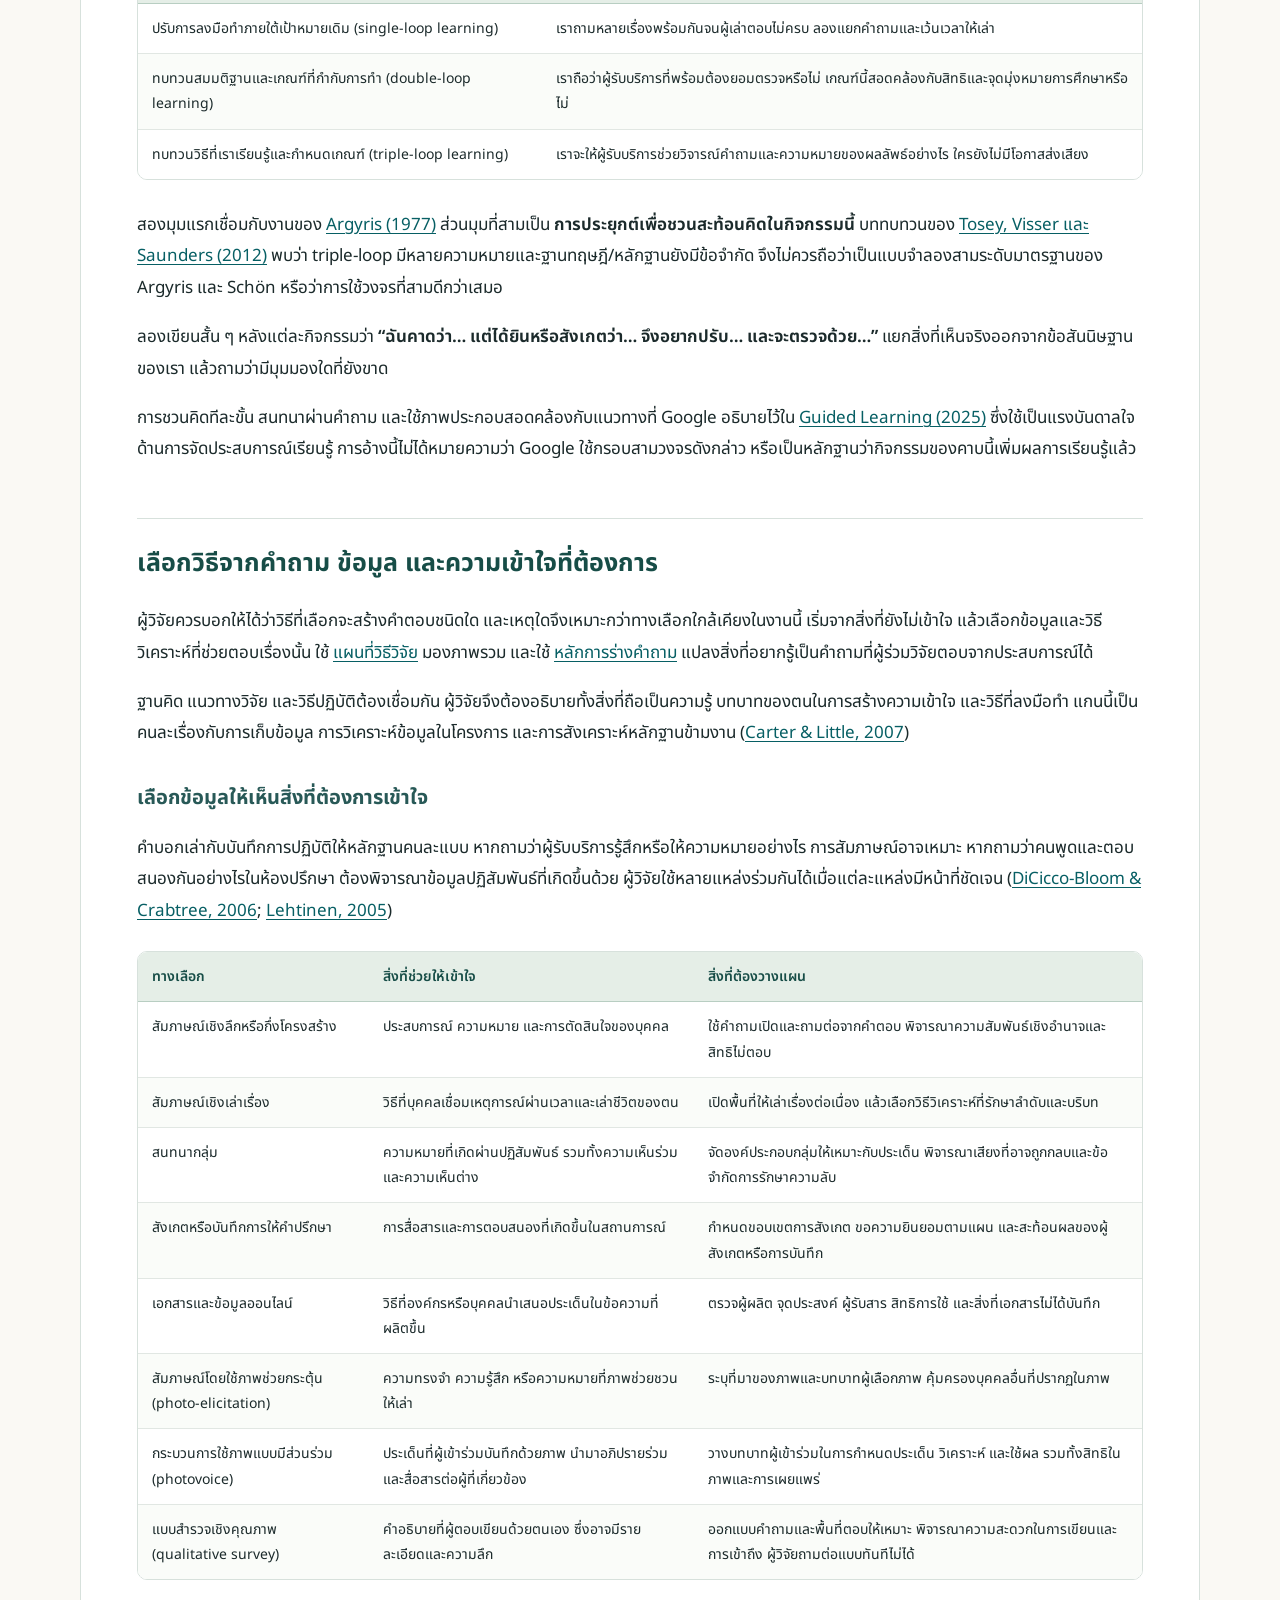
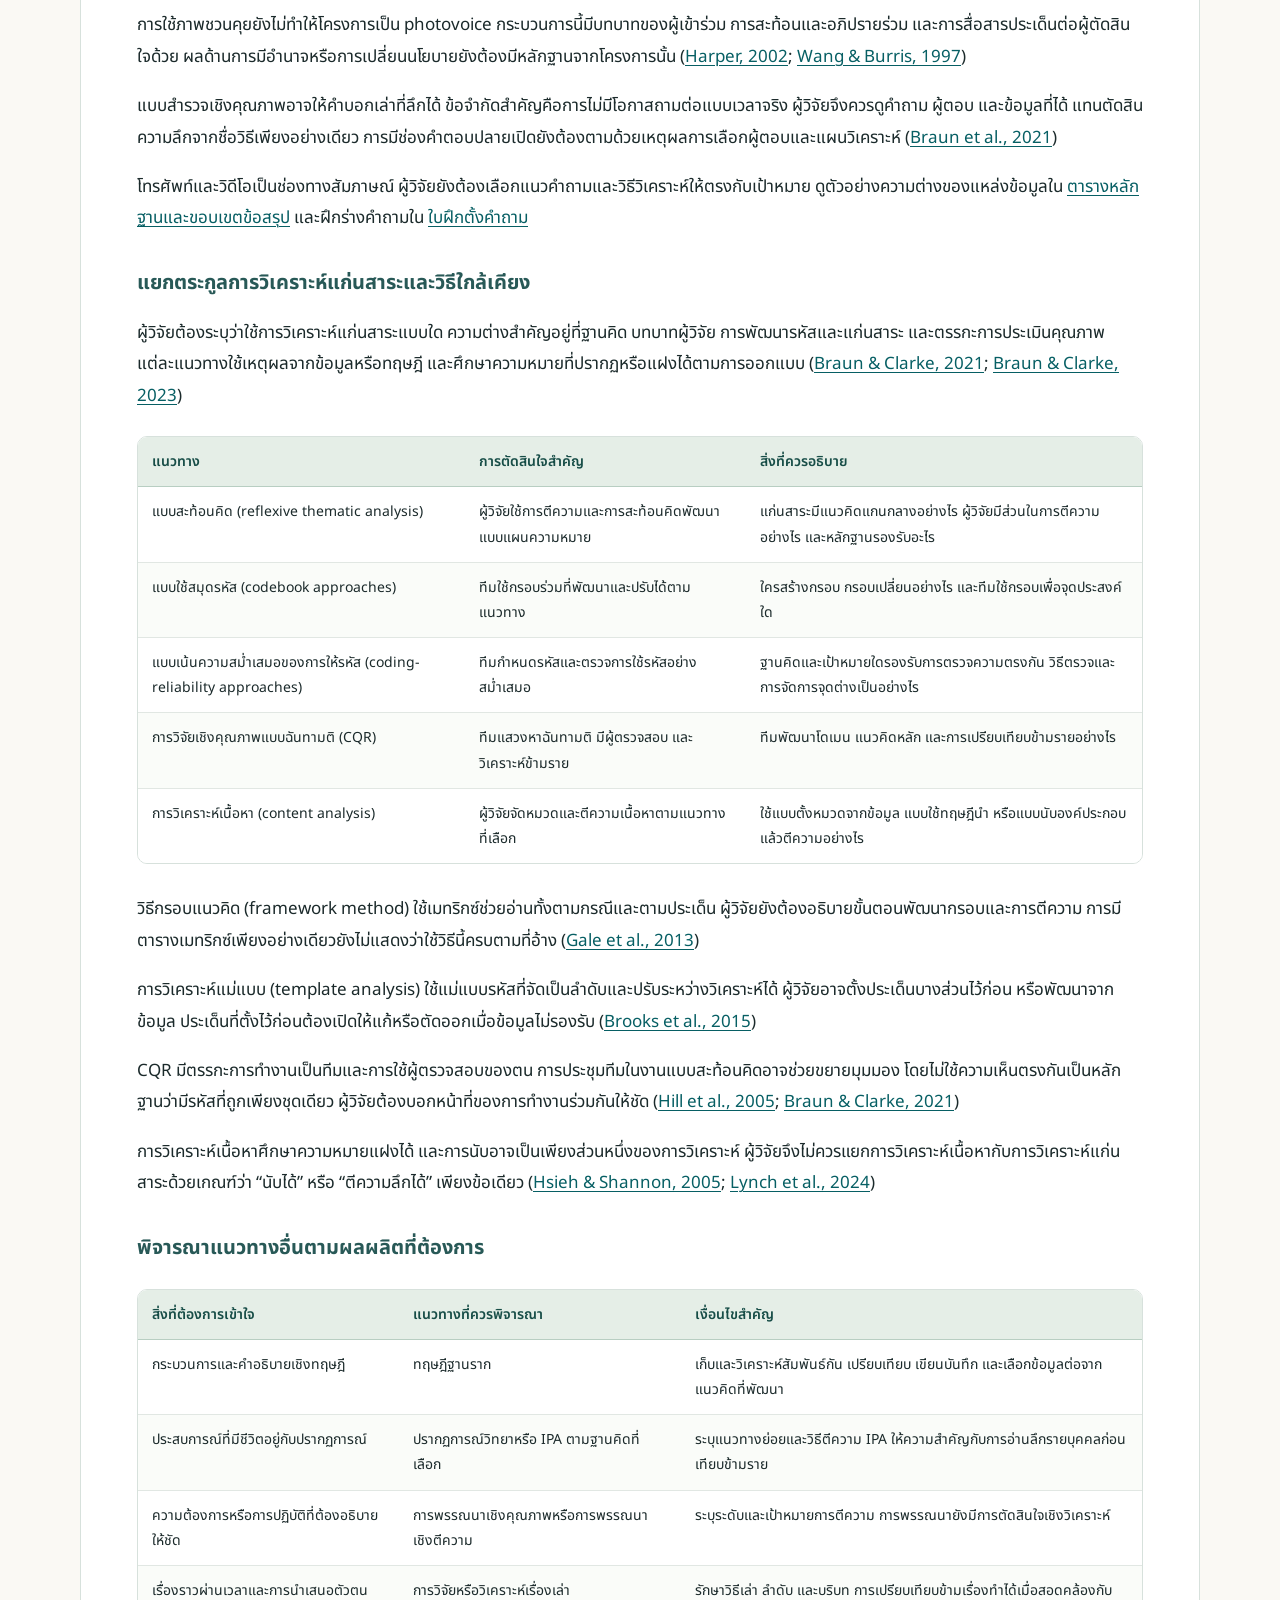
==== commit c822b7a9: "Integrate qualitative method selection, rationale and quality appraisal across the lesson" ====
--- a/reading.html
+++ b/reading.html
@@ -536,6 +536,229 @@
 <p>สองมุมแรกเชื่อมกับงานของ <a href="https://store.hbr.org/product/double-loop-learning-in-organizations/77502" target="_blank" rel="noopener noreferrer">Argyris (1977)</a> ส่วนมุมที่สามเป็น <strong>การประยุกต์เพื่อชวนสะท้อนคิดในกิจกรรมนี้</strong> บททบทวนของ <a href="https://doi.org/10.1177/1350507611426239" target="_blank" rel="noopener noreferrer">Tosey, Visser และ Saunders (2012)</a> พบว่า triple-loop มีหลายความหมายและฐานทฤษฎี/หลักฐานยังมีข้อจำกัด จึงไม่ควรถือว่าเป็นแบบจำลองสามระดับมาตรฐานของ Argyris และ Schön หรือว่าการใช้วงจรที่สามดีกว่าเสมอ</p>
 <p>ลองเขียนสั้น ๆ หลังแต่ละกิจกรรมว่า <strong>“ฉันคาดว่า… แต่ได้ยินหรือสังเกตว่า… จึงอยากปรับ… และจะตรวจด้วย…”</strong> แยกสิ่งที่เห็นจริงออกจากข้อสันนิษฐานของเรา แล้วถามว่ามีมุมมองใดที่ยังขาด</p>
 <p>การชวนคิดทีละขั้น สนทนาผ่านคำถาม และใช้ภาพประกอบสอดคล้องกับแนวทางที่ Google อธิบายไว้ใน <a href="https://blog.google/products-and-platforms/products/education/guided-learning/" target="_blank" rel="noopener noreferrer">Guided Learning (2025)</a> ซึ่งใช้เป็นแรงบันดาลใจด้านการจัดประสบการณ์เรียนรู้ การอ้างนี้ไม่ได้หมายความว่า Google ใช้กรอบสามวงจรดังกล่าว หรือเป็นหลักฐานว่ากิจกรรมของคาบนี้เพิ่มผลการเรียนรู้แล้ว</p>
+<h2 id="methods-selection">เลือกวิธีจากคำถาม ข้อมูล และความเข้าใจที่ต้องการ</h2>
+<p>ผู้วิจัยควรบอกให้ได้ว่าวิธีที่เลือกจะสร้างคำตอบชนิดใด และเหตุใดจึงเหมาะกว่าทางเลือกใกล้เคียงในงานนี้ เริ่มจากสิ่งที่ยังไม่เข้าใจ แล้วเลือกข้อมูลและวิธีวิเคราะห์ที่ช่วยตอบเรื่องนั้น ใช้ <a href="reading.html#methods-map">แผนที่วิธีวิจัย</a> มองภาพรวม และใช้ <a href="reading.html#question-craft">หลักการร่างคำถาม</a> แปลงสิ่งที่อยากรู้เป็นคำถามที่ผู้ร่วมวิจัยตอบจากประสบการณ์ได้</p>
+<p>ฐานคิด แนวทางวิจัย และวิธีปฏิบัติต้องเชื่อมกัน ผู้วิจัยจึงต้องอธิบายทั้งสิ่งที่ถือเป็นความรู้ บทบาทของตนในการสร้างความเข้าใจ และวิธีที่ลงมือทำ แกนนี้เป็นคนละเรื่องกับการเก็บข้อมูล การวิเคราะห์ข้อมูลในโครงการ และการสังเคราะห์หลักฐานข้ามงาน (<a href="https://doi.org/10.1177/1049732307306927" target="_blank" rel="noopener noreferrer">Carter &amp; Little, 2007</a>)</p>
+<h3 id="methods-collection-options">เลือกข้อมูลให้เห็นสิ่งที่ต้องการเข้าใจ</h3>
+<p>คำบอกเล่ากับบันทึกการปฏิบัติให้หลักฐานคนละแบบ หากถามว่าผู้รับบริการรู้สึกหรือให้ความหมายอย่างไร การสัมภาษณ์อาจเหมาะ หากถามว่าคนพูดและตอบสนองกันอย่างไรในห้องปรึกษา ต้องพิจารณาข้อมูลปฏิสัมพันธ์ที่เกิดขึ้นด้วย ผู้วิจัยใช้หลายแหล่งร่วมกันได้เมื่อแต่ละแหล่งมีหน้าที่ชัดเจน (<a href="https://doi.org/10.1111/j.1365-2929.2006.02418.x" target="_blank" rel="noopener noreferrer">DiCicco-Bloom &amp; Crabtree, 2006</a>; <a href="https://doi.org/10.1111/j.1467-9566.2005.00457.x" target="_blank" rel="noopener noreferrer">Lehtinen, 2005</a>)</p>
+<div class="table-scroll"><table>
+<thead>
+<tr>
+<th>ทางเลือก</th>
+<th>สิ่งที่ช่วยให้เข้าใจ</th>
+<th>สิ่งที่ต้องวางแผน</th>
+</tr>
+</thead>
+<tbody>
+<tr>
+<td>สัมภาษณ์เชิงลึกหรือกึ่งโครงสร้าง</td>
+<td>ประสบการณ์ ความหมาย และการตัดสินใจของบุคคล</td>
+<td>ใช้คำถามเปิดและถามต่อจากคำตอบ พิจารณาความสัมพันธ์เชิงอำนาจและสิทธิไม่ตอบ</td>
+</tr>
+<tr>
+<td>สัมภาษณ์เชิงเล่าเรื่อง</td>
+<td>วิธีที่บุคคลเชื่อมเหตุการณ์ผ่านเวลาและเล่าชีวิตของตน</td>
+<td>เปิดพื้นที่ให้เล่าเรื่องต่อเนื่อง แล้วเลือกวิธีวิเคราะห์ที่รักษาลำดับและบริบท</td>
+</tr>
+<tr>
+<td>สนทนากลุ่ม</td>
+<td>ความหมายที่เกิดผ่านปฏิสัมพันธ์ รวมทั้งความเห็นร่วมและความเห็นต่าง</td>
+<td>จัดองค์ประกอบกลุ่มให้เหมาะกับประเด็น พิจารณาเสียงที่อาจถูกกลบและข้อจำกัดการรักษาความลับ</td>
+</tr>
+<tr>
+<td>สังเกตหรือบันทึกการให้คำปรึกษา</td>
+<td>การสื่อสารและการตอบสนองที่เกิดขึ้นในสถานการณ์</td>
+<td>กำหนดขอบเขตการสังเกต ขอความยินยอมตามแผน และสะท้อนผลของผู้สังเกตหรือการบันทึก</td>
+</tr>
+<tr>
+<td>เอกสารและข้อมูลออนไลน์</td>
+<td>วิธีที่องค์กรหรือบุคคลนำเสนอประเด็นในข้อความที่ผลิตขึ้น</td>
+<td>ตรวจผู้ผลิต จุดประสงค์ ผู้รับสาร สิทธิการใช้ และสิ่งที่เอกสารไม่ได้บันทึก</td>
+</tr>
+<tr>
+<td>สัมภาษณ์โดยใช้ภาพช่วยกระตุ้น (photo-elicitation)</td>
+<td>ความทรงจำ ความรู้สึก หรือความหมายที่ภาพช่วยชวนให้เล่า</td>
+<td>ระบุที่มาของภาพและบทบาทผู้เลือกภาพ คุ้มครองบุคคลอื่นที่ปรากฏในภาพ</td>
+</tr>
+<tr>
+<td>กระบวนการใช้ภาพแบบมีส่วนร่วม (photovoice)</td>
+<td>ประเด็นที่ผู้เข้าร่วมบันทึกด้วยภาพ นำมาอภิปรายร่วม และสื่อสารต่อผู้ที่เกี่ยวข้อง</td>
+<td>วางบทบาทผู้เข้าร่วมในการกำหนดประเด็น วิเคราะห์ และใช้ผล รวมทั้งสิทธิในภาพและการเผยแพร่</td>
+</tr>
+<tr>
+<td>แบบสำรวจเชิงคุณภาพ (qualitative survey)</td>
+<td>คำอธิบายที่ผู้ตอบเขียนด้วยตนเอง ซึ่งอาจมีรายละเอียดและความลึก</td>
+<td>ออกแบบคำถามและพื้นที่ตอบให้เหมาะ พิจารณาความสะดวกในการเขียนและการเข้าถึง ผู้วิจัยถามต่อแบบทันทีไม่ได้</td>
+</tr>
+</tbody>
+</table></div>
+<p>การใช้ภาพชวนคุยยังไม่ทำให้โครงการเป็น photovoice กระบวนการนี้มีบทบาทของผู้เข้าร่วม การสะท้อนและอภิปรายร่วม และการสื่อสารประเด็นต่อผู้ตัดสินใจด้วย ผลด้านการมีอำนาจหรือการเปลี่ยนนโยบายยังต้องมีหลักฐานจากโครงการนั้น (<a href="https://doi.org/10.1080/14725860220137345" target="_blank" rel="noopener noreferrer">Harper, 2002</a>; <a href="https://doi.org/10.1177/109019819702400309" target="_blank" rel="noopener noreferrer">Wang &amp; Burris, 1997</a>)</p>
+<p>แบบสำรวจเชิงคุณภาพอาจให้คำบอกเล่าที่ลึกได้ ข้อจำกัดสำคัญคือการไม่มีโอกาสถามต่อแบบเวลาจริง ผู้วิจัยจึงควรดูคำถาม ผู้ตอบ และข้อมูลที่ได้ แทนตัดสินความลึกจากชื่อวิธีเพียงอย่างเดียว การมีช่องคำตอบปลายเปิดยังต้องตามด้วยเหตุผลการเลือกผู้ตอบและแผนวิเคราะห์ (<a href="https://doi.org/10.1080/13645579.2020.1805550" target="_blank" rel="noopener noreferrer">Braun et al., 2021</a>)</p>
+<p>โทรศัพท์และวิดีโอเป็นช่องทางสัมภาษณ์ ผู้วิจัยยังต้องเลือกแนวคำถามและวิธีวิเคราะห์ให้ตรงกับเป้าหมาย ดูตัวอย่างความต่างของแหล่งข้อมูลใน <a href="reading.html#qual-evidence">ตารางหลักฐานและขอบเขตข้อสรุป</a> และฝึกร่างคำถามใน <a href="workbook.html#question-workshop">ใบฝึกตั้งคำถาม</a></p>
+<h3 id="methods-analysis-families">แยกตระกูลการวิเคราะห์แก่นสาระและวิธีใกล้เคียง</h3>
+<p>ผู้วิจัยต้องระบุว่าใช้การวิเคราะห์แก่นสาระแบบใด ความต่างสำคัญอยู่ที่ฐานคิด บทบาทผู้วิจัย การพัฒนารหัสและแก่นสาระ และตรรกะการประเมินคุณภาพ แต่ละแนวทางใช้เหตุผลจากข้อมูลหรือทฤษฎี และศึกษาความหมายที่ปรากฏหรือแฝงได้ตามการออกแบบ (<a href="https://doi.org/10.1080/14780887.2020.1769238" target="_blank" rel="noopener noreferrer">Braun &amp; Clarke, 2021</a>; <a href="https://doi.org/10.1080/26895269.2022.2129597" target="_blank" rel="noopener noreferrer">Braun &amp; Clarke, 2023</a>)</p>
+<div class="table-scroll"><table>
+<thead>
+<tr>
+<th>แนวทาง</th>
+<th>การตัดสินใจสำคัญ</th>
+<th>สิ่งที่ควรอธิบาย</th>
+</tr>
+</thead>
+<tbody>
+<tr>
+<td>แบบสะท้อนคิด (reflexive thematic analysis)</td>
+<td>ผู้วิจัยใช้การตีความและการสะท้อนคิดพัฒนาแบบแผนความหมาย</td>
+<td>แก่นสาระมีแนวคิดแกนกลางอย่างไร ผู้วิจัยมีส่วนในการตีความอย่างไร และหลักฐานรองรับอะไร</td>
+</tr>
+<tr>
+<td>แบบใช้สมุดรหัส (codebook approaches)</td>
+<td>ทีมใช้กรอบร่วมที่พัฒนาและปรับได้ตามแนวทาง</td>
+<td>ใครสร้างกรอบ กรอบเปลี่ยนอย่างไร และทีมใช้กรอบเพื่อจุดประสงค์ใด</td>
+</tr>
+<tr>
+<td>แบบเน้นความสม่ำเสมอของการให้รหัส (coding-reliability approaches)</td>
+<td>ทีมกำหนดรหัสและตรวจการใช้รหัสอย่างสม่ำเสมอ</td>
+<td>ฐานคิดและเป้าหมายใดรองรับการตรวจความตรงกัน วิธีตรวจและการจัดการจุดต่างเป็นอย่างไร</td>
+</tr>
+<tr>
+<td>การวิจัยเชิงคุณภาพแบบฉันทามติ (CQR)</td>
+<td>ทีมแสวงหาฉันทามติ มีผู้ตรวจสอบ และวิเคราะห์ข้ามราย</td>
+<td>ทีมพัฒนาโดเมน แนวคิดหลัก และการเปรียบเทียบข้ามรายอย่างไร</td>
+</tr>
+<tr>
+<td>การวิเคราะห์เนื้อหา (content analysis)</td>
+<td>ผู้วิจัยจัดหมวดและตีความเนื้อหาตามแนวทางที่เลือก</td>
+<td>ใช้แบบตั้งหมวดจากข้อมูล แบบใช้ทฤษฎีนำ หรือแบบนับองค์ประกอบแล้วตีความอย่างไร</td>
+</tr>
+</tbody>
+</table></div>
+<p>วิธีกรอบแนวคิด (framework method) ใช้เมทริกซ์ช่วยอ่านทั้งตามกรณีและตามประเด็น ผู้วิจัยยังต้องอธิบายขั้นตอนพัฒนากรอบและการตีความ การมีตารางเมทริกซ์เพียงอย่างเดียวยังไม่แสดงว่าใช้วิธีนี้ครบตามที่อ้าง (<a href="https://doi.org/10.1186/1471-2288-13-117" target="_blank" rel="noopener noreferrer">Gale et al., 2013</a>)</p>
+<p>การวิเคราะห์แม่แบบ (template analysis) ใช้แม่แบบรหัสที่จัดเป็นลำดับและปรับระหว่างวิเคราะห์ได้ ผู้วิจัยอาจตั้งประเด็นบางส่วนไว้ก่อน หรือพัฒนาจากข้อมูล ประเด็นที่ตั้งไว้ก่อนต้องเปิดให้แก้หรือตัดออกเมื่อข้อมูลไม่รองรับ (<a href="https://doi.org/10.1080/14780887.2014.955224" target="_blank" rel="noopener noreferrer">Brooks et al., 2015</a>)</p>
+<p>CQR มีตรรกะการทำงานเป็นทีมและการใช้ผู้ตรวจสอบของตน การประชุมทีมในงานแบบสะท้อนคิดอาจช่วยขยายมุมมอง โดยไม่ใช้ความเห็นตรงกันเป็นหลักฐานว่ามีรหัสที่ถูกเพียงชุดเดียว ผู้วิจัยต้องบอกหน้าที่ของการทำงานร่วมกันให้ชัด (<a href="https://doi.org/10.1037/0022-0167.52.2.196" target="_blank" rel="noopener noreferrer">Hill et al., 2005</a>; <a href="https://doi.org/10.1080/14780887.2020.1769238" target="_blank" rel="noopener noreferrer">Braun &amp; Clarke, 2021</a>)</p>
+<p>การวิเคราะห์เนื้อหาศึกษาความหมายแฝงได้ และการนับอาจเป็นเพียงส่วนหนึ่งของการวิเคราะห์ ผู้วิจัยจึงไม่ควรแยกการวิเคราะห์เนื้อหากับการวิเคราะห์แก่นสาระด้วยเกณฑ์ว่า “นับได้” หรือ “ตีความลึกได้” เพียงข้อเดียว (<a href="https://doi.org/10.1177/1049732305276687" target="_blank" rel="noopener noreferrer">Hsieh &amp; Shannon, 2005</a>; <a href="https://doi.org/10.1002/jgc4.1829" target="_blank" rel="noopener noreferrer">Lynch et al., 2024</a>)</p>
+<h3 id="methods-other-approaches">พิจารณาแนวทางอื่นตามผลผลิตที่ต้องการ</h3>
+<div class="table-scroll"><table>
+<thead>
+<tr>
+<th>สิ่งที่ต้องการเข้าใจ</th>
+<th>แนวทางที่ควรพิจารณา</th>
+<th>เงื่อนไขสำคัญ</th>
+</tr>
+</thead>
+<tbody>
+<tr>
+<td>กระบวนการและคำอธิบายเชิงทฤษฎี</td>
+<td>ทฤษฎีฐานราก</td>
+<td>เก็บและวิเคราะห์สัมพันธ์กัน เปรียบเทียบ เขียนบันทึก และเลือกข้อมูลต่อจากแนวคิดที่พัฒนา</td>
+</tr>
+<tr>
+<td>ประสบการณ์ที่มีชีวิตอยู่กับปรากฏการณ์</td>
+<td>ปรากฏการณ์วิทยาหรือ IPA ตามฐานคิดที่เลือก</td>
+<td>ระบุแนวทางย่อยและวิธีตีความ IPA ให้ความสำคัญกับการอ่านลึกรายบุคคลก่อนเทียบข้ามราย</td>
+</tr>
+<tr>
+<td>ความต้องการหรือการปฏิบัติที่ต้องอธิบายให้ชัด</td>
+<td>การพรรณนาเชิงคุณภาพหรือการพรรณนาเชิงตีความ</td>
+<td>ระบุระดับและเป้าหมายการตีความ การพรรณนายังมีการตัดสินใจเชิงวิเคราะห์</td>
+</tr>
+<tr>
+<td>เรื่องราวผ่านเวลาและการนำเสนอตัวตน</td>
+<td>การวิจัยหรือวิเคราะห์เรื่องเล่า</td>
+<td>รักษาวิธีเล่า ลำดับ และบริบท การเปรียบเทียบข้ามเรื่องทำได้เมื่อสอดคล้องกับแนวทาง</td>
+</tr>
+<tr>
+<td>ลำดับการตอบสนองระหว่างผู้ให้และผู้รับคำปรึกษา</td>
+<td>การวิเคราะห์บทสนทนา</td>
+<td>ใช้การบันทึกปฏิสัมพันธ์และการถอดอย่างละเอียดให้ตรงสิ่งที่วิเคราะห์</td>
+</tr>
+<tr>
+<td>วิธีที่ภาษาวางความรับผิดชอบหรือสร้างตัวตน</td>
+<td>การวิเคราะห์วาทกรรม</td>
+<td>วิเคราะห์สิ่งที่ภาษาทำในบริบท พร้อมอธิบายจุดยืนในการตีความ</td>
+</tr>
+<tr>
+<td>วัฒนธรรมและการปฏิบัติของกลุ่มในพื้นที่</td>
+<td>ชาติพันธุ์วรรณนา</td>
+<td>แสดงการเข้าถึงพื้นที่ บันทึกภาคสนาม และการสะท้อนบทบาทผู้วิจัยอย่างเพียงพอ</td>
+</tr>
+<tr>
+<td>กรณีที่มีขอบเขตในบริบทจริง</td>
+<td>กรณีศึกษา</td>
+<td>นิยามขอบเขตและเหตุผลเลือกกรณี ใช้ข้อมูลที่เหมาะสมจากหลายแหล่ง</td>
+</tr>
+<tr>
+<td>ผลที่ต้องใช้ตัดสินใจภายในเวลาจำกัด</td>
+<td>แนวทางเชิงคุณภาพแบบรวดเร็ว</td>
+<td>อธิบายส่วนที่ปรับให้เร็ว หลักฐานที่เก็บไว้ และข้อจำกัดจากการปรับ</td>
+</tr>
+</tbody>
+</table></div>
+<p>ตารางนี้ช่วยเทียบเป้าหมายกับผลผลิต การเลือกจริงต้องพิจารณาขอบเขตคำถามและฐานคิดร่วมด้วย อ่านแนวทางห้าแบบใน <a href="reading.html#methods-map">แผนที่วิธีวิจัย</a> และเทียบความต่างของปรากฏการณ์วิทยา การวิเคราะห์วาทกรรม และทฤษฎีฐานรากจาก <a href="https://doi.org/10.1177/1049732307307031" target="_blank" rel="noopener noreferrer">Starks &amp; Brown Trinidad (2007)</a> แนวทางแบบรวดเร็วปรับการเก็บและวิเคราะห์ได้หลายลักษณะ จึงต้องระบุสิ่งที่ทำจริง แทนสรุปว่ารวดเร็วหมายถึงตัดการวิเคราะห์ออก (<a href="https://doi.org/10.1177/1049732320921835" target="_blank" rel="noopener noreferrer">Vindrola-Padros &amp; Johnson, 2020</a>)</p>
+<p>QCA กับการประเมินตามแนวสัจนิยมมีหน้าที่ต่างกัน QCA ใช้ตรรกะเซตวิเคราะห์ชุดเงื่อนไขข้ามกรณี ส่วนการประเมินตามแนวสัจนิยมทดสอบหรือปรับทฤษฎีโปรแกรมเกี่ยวกับบริบท กลไก และผลลัพธ์ ผู้วิจัยต้องตรวจว่ามีข้อมูลและตรรกะเพียงพอรองรับข้ออธิบายเพียงใด การพบชุดเงื่อนไขหรือเขียน C–M–O ยังไม่รับรองเหตุเชิงสาเหตุ (<a href="https://doi.org/10.1163/156913210X12493538729793" target="_blank" rel="noopener noreferrer">Schneider &amp; Wagemann, 2010</a>; <a href="https://doi.org/10.1186/s12916-016-0643-1" target="_blank" rel="noopener noreferrer">Wong et al., 2016</a>)</p>
+<h3 id="methods-rationale">ใช้หกคำถามช่วยเขียนเหตุผลของวิธี</h3>
+<ol>
+<li><strong>งานต้องการรู้อะไร?</strong> ระบุคำถามและผลผลิตที่ต้องการ เช่น คำบรรยายประสบการณ์ แบบแผนความหมาย หรือคำอธิบายกระบวนการ</li>
+<li><strong>ผู้วิจัยถือว่าความรู้นี้เกิดขึ้นอย่างไร?</strong> ระบุจุดยืนและบทบาทของผู้วิจัยในการเก็บและตีความข้อมูล</li>
+<li><strong>แนวทางใดสอดคล้องกับเจตนานั้น?</strong> อธิบายเหตุผลของแบบวิจัยหรือแนวทางที่ใช้ ผู้วิจัยที่ใช้แนวทางทั่วไปยังต้องอธิบายฐานคิดและวิธีดำเนินงาน</li>
+<li><strong>จะเก็บและวิเคราะห์ข้อมูลอย่างไร?</strong> ระบุแหล่งข้อมูล วิธีเก็บ แนวทางวิเคราะห์ย่อย และความเชื่อมโยงระหว่างขั้นตอน</li>
+<li><strong>ทางเลือกใกล้เคียงให้อะไรต่างออกไป?</strong> ระบุหนึ่งทางเลือกและสิ่งที่งานนี้เลือกให้ความสำคัญ อย่าตัดทางเลือกด้วยข้อห้ามที่ไม่ได้เป็นเงื่อนไขของวิธีนั้น</li>
+<li><strong>ข้อมูลต้องเพียงพอในความหมายใด?</strong> ให้เหตุผลการเลือกผู้ให้ข้อมูลหรือกรณี จำนวนเริ่มต้น และเงื่อนไขทบทวนให้ตรงกับคำถามและแนวทาง</li>
+</ol>
+<p>ใช้คำถามทั้งหกช่วยทำให้เหตุผลปรากฏในร่าง แล้วตรวจว่าสิ่งที่เขียนตรงกับแผนที่ทำได้จริง กรอบพลังของข้อมูลช่วยจัดเหตุผลเรื่องขนาดตัวอย่างจากจุดมุ่งหมาย ความเฉพาะของกลุ่ม ทฤษฎี คุณภาพบทสนทนา และกลยุทธ์วิเคราะห์ กรอบนี้ไม่ใช่สูตรคำนวณจำนวนที่เพียงพอทุกงาน (<a href="https://doi.org/10.1177/1049732307306927" target="_blank" rel="noopener noreferrer">Carter &amp; Little, 2007</a>; <a href="https://doi.org/10.1002/jgc4.70160" target="_blank" rel="noopener noreferrer">Wainstein, 2026</a>; <a href="https://doi.org/10.1177/1049732315617444" target="_blank" rel="noopener noreferrer">Malterud et al., 2016</a>)</p>
+<p>ฝึกเขียนเหตุผล เทียบทางเลือก และรับข้อทักท้วงได้ใน <a href="workbook.html#methods-selection-workshop">ใบฝึกเลือกวิธี</a></p>
+<h3 id="methods-quality-map">สร้างคุณภาพระหว่างทำ และประเมินสิ่งที่ทำจริง</h3>
+<p>ผู้วิจัยต้องวางแผนคุณภาพตั้งแต่ต้น เช่น บันทึกเหตุผลการเลือกกรณี การแก้คำถาม การปรับรหัส และข้อมูลที่ทำให้เปลี่ยนคำอธิบาย ผู้ประเมินใช้ร่องรอยเหล่านี้ตรวจว่าวิธีและข้อสรุปสอดคล้องกันหรือไม่ รายการตรวจช่วยเตือนประเด็น แต่ไม่แทนการพิจารณาความเหมาะสมของวิธี (<a href="https://doi.org/10.1136/bmj.320.7226.50" target="_blank" rel="noopener noreferrer">Mays &amp; Pope, 2000</a>; <a href="https://doi.org/10.1136/bmj.322.7294.1115" target="_blank" rel="noopener noreferrer">Barbour, 2001</a>)</p>
+<div class="table-scroll"><table>
+<thead>
+<tr>
+<th>กรอบคุณภาพ</th>
+<th>คำถามที่ช่วยพิจารณา</th>
+</tr>
+</thead>
+<tbody>
+<tr>
+<td>Mays &amp; Pope</td>
+<td>การตีความมีหลักฐานรองรับและเกี่ยวข้องกับปัญหาที่ศึกษาเพียงใด?</td>
+</tr>
+<tr>
+<td>Yardley</td>
+<td>งานไวต่อบริบท มีความมุ่งมั่นและความเข้มงวด โปร่งใสและสอดคล้อง และมีความสำคัญอย่างไร?</td>
+</tr>
+<tr>
+<td>Tracy</td>
+<td>งานมีคุณค่า เข้มแข็ง จริงใจ น่าเชื่อ สื่อถึงผู้อ่าน เพิ่มความรู้ รับผิดชอบทางจริยธรรม และสอดคล้องกันอย่างไร?</td>
+</tr>
+<tr>
+<td>ความสมบูรณ์เชิงวิธีวิทยาของ Levitt และคณะ</td>
+<td>วิธีซื่อตรงต่อสิ่งที่ศึกษาและช่วยบรรลุเป้าหมายของงานอย่างไร?</td>
+</tr>
+</tbody>
+</table></div>
+<p>กรอบกว้างต้องตีความให้เข้ากับงาน ประโยชน์ของงานอาจอยู่ที่ความเข้าใจหรือการพัฒนาความรู้ จึงไม่จำเป็นต้องเป็นผลต่อเวชปฏิบัติทันทีทุกงาน (<a href="https://doi.org/10.1080/08870440008400302" target="_blank" rel="noopener noreferrer">Yardley, 2000</a>; <a href="https://doi.org/10.1177/1077800410383121" target="_blank" rel="noopener noreferrer">Tracy, 2010</a>; <a href="https://doi.org/10.1037/qup0000082" target="_blank" rel="noopener noreferrer">Levitt et al., 2017</a>)</p>
+<p>ผู้วิจัยควรระบุหน้าที่ของแต่ละกลยุทธ์ การเปรียบเทียบหลายแหล่งอาจเปิดทั้งจุดร่วมและความต่าง การรับข้อสะท้อนจากผู้ร่วมวิจัยอาจช่วยตรวจความเข้าใจหรือขยายคำอธิบาย แต่ไม่ใช่การลงคะแนนรับรองความจริง การทำงานร่วมกันก็อาจมุ่งขยายการตีความหรือทดสอบความตรงกันตามแนวทางที่เลือก (<a href="https://doi.org/10.1111/medu.13124" target="_blank" rel="noopener noreferrer">Varpio et al., 2017</a>; <a href="https://doi.org/10.1080/14780887.2020.1769238" target="_blank" rel="noopener noreferrer">Braun &amp; Clarke, 2021</a>)</p>
+<p>แยกหน้าที่ของเครื่องมือก่อนใช้:</p>
+<ul>
+<li><strong>ประเมินงานต้นทาง:</strong> CASP และ JBI ช่วยอ่านงานเชิงคุณภาพ ส่วน MMAT ใช้กับงานหลายแบบ ผู้ประเมินต้องอธิบายเหตุผลรายประเด็น หากรายงานไม่ให้ข้อมูลเพียงพอ ควรระบุว่ายังตัดสินไม่ได้ แทนเดาว่าผู้วิจัยได้ทำหรือไม่ได้ทำ</li>
+<li><strong>รายงานสิ่งที่ทำ:</strong> COREQ, SRQR และ JARS ช่วยให้ผู้อ่านตามขั้นตอนได้ ส่วน RTARG เจาะจงการวิเคราะห์แก่นสาระแบบสะท้อนคิด ผู้วิจัยต้องเลือกให้ตรงกับแนวทาง</li>
+<li><strong>ประเมินข้อค้นพบจากการสังเคราะห์:</strong> GRADE-CERQual พิจารณาความเชื่อมั่นรายข้อค้นพบ ส่วน JBI แนะนำ ConQual สำหรับการสังเคราะห์แบบรวมข้อค้นพบ เครื่องมือเหล่านี้มีหน้าที่ต่างจากแนวทางรายงาน</li>
+</ul>
+<p>อ่านต้นฉบับจาก <a href="https://casp-uk.net/casp-checklists/CASP-checklist-qualitative-2024.pdf" target="_blank" rel="noopener noreferrer">CASP 2024</a>, <a href="https://jbi-global.atlassian.net/wiki/spaces/MANUAL/pages/863928570/3.3.11+Assessing+methodological+quality+of+qualitative+studies" target="_blank" rel="noopener noreferrer">คู่มือ JBI</a>, <a href="https://doi.org/10.3233/EFI-180221" target="_blank" rel="noopener noreferrer">Hong et al. (2018)</a>, <a href="https://doi.org/10.1093/intqhc/mzm042" target="_blank" rel="noopener noreferrer">Tong et al. (2007)</a>, <a href="https://doi.org/10.1097/ACM.0000000000000388" target="_blank" rel="noopener noreferrer">O’Brien et al. (2014)</a>, <a href="https://doi.org/10.1037/amp0000151" target="_blank" rel="noopener noreferrer">Levitt et al. (2018)</a>, <a href="https://doi.org/10.1177/02692163241234800" target="_blank" rel="noopener noreferrer">Braun &amp; Clarke (2024)</a> และ <a href="https://doi.org/10.1186/s13012-017-0688-3" target="_blank" rel="noopener noreferrer">Lewin et al. (2018)</a></p>
+<h3 id="methods-appraisal-eight">ใช้แปดคำถามตรวจเหตุผลของงาน</h3>
+<ol>
+<li>คำถามต้องการความเข้าใจชนิดใด และวิธีที่เลือกสร้างคำตอบชนิดนั้นได้อย่างไร?</li>
+<li>ฐานคิด แนวทางวิจัย การเก็บข้อมูล และการวิเคราะห์เชื่อมกันหรือไม่?</li>
+<li>ผู้วิจัยระบุแนวทางย่อยและใช้คำศัพท์ตรงกับสิ่งที่ทำหรือไม่?</li>
+<li>ผู้วิจัยให้เหตุผลการเลือกผู้ให้ข้อมูล จำนวน และความเพียงพออย่างไร?</li>
+<li>ผู้วิจัยอธิบายจุดยืน ความสัมพันธ์ และผลต่อการตีความหรือไม่?</li>
+<li>กลยุทธ์คุณภาพมีหน้าที่ชัดและสอดคล้องกับแนวทางหรือไม่?</li>
+<li>ข้อค้นพบเชื่อมกับหลักฐานและแสดงทั้งจุดร่วม จุดต่าง และข้อจำกัดหรือไม่?</li>
+<li>รายละเอียดบริบทช่วยให้ผู้อ่านพิจารณาการใช้ต่อได้เพียงใด?</li>
+</ol>
+<p>คำถามเหล่านี้ใช้ช่วยอภิปรายและชี้สิ่งที่ยังต้องตรวจ การประเมินต้องอาศัยเหตุผลและหลักฐานของแต่ละงาน ดู <a href="reading.html#reflective-learning">การสะท้อนคิด</a> และ <a href="workbook.html#methods-selection-workshop">ใบฝึกเลือกวิธี</a> เพื่อเชื่อมการอ่านกับการออกแบบของตน</p>
+<h3 id="methods-synthesis-choice">แยกการวิเคราะห์ในโครงการจากการสังเคราะห์ข้ามงาน</h3>
+<p>โครงการสัมภาษณ์หนึ่งงานอาจตอบคำถามได้ด้วยการวิเคราะห์ข้อมูลของตน การสังเคราะห์หลักฐานเชิงคุณภาพเหมาะเมื่อคำถามต้องการเชื่อมข้อค้นพบจากหลายงาน ผู้ทบทวนต้องรักษาที่มา ระดับการตีความ และบริบทของงานต้นทาง ส่วนการผสานวิธีเชื่อมข้อมูลเชิงคุณภาพกับเชิงปริมาณตามแผนของการศึกษา (<a href="https://doi.org/10.1186/1471-2288-8-45" target="_blank" rel="noopener noreferrer">Thomas &amp; Harden, 2008</a>; <a href="https://doi.org/10.1111/1475-6773.12117" target="_blank" rel="noopener noreferrer">Fetters et al., 2013</a>)</p>
+<p>เมื่อเลือกวิธีสังเคราะห์ ผู้ทบทวนอาจใช้ RETREAT ช่วยคิดเรื่องคำถาม ฐานคิด เวลา ทรัพยากร ความเชี่ยวชาญ ผู้ใช้และจุดประสงค์ และชนิดข้อมูล กรอบนี้เป็นตัวช่วยตัดสินใจจากการทบทวนวิธี ไม่ใช่สูตรเลือกอัตโนมัติ และบทความต้นทางไม่ได้ครอบคลุมการสังเคราะห์ทุกตระกูล (<a href="https://doi.org/10.1016/j.jclinepi.2018.03.003" target="_blank" rel="noopener noreferrer">Booth et al., 2018</a>)</p>
 <h2 id="topic-2">2. การวิจัยเชิงคุณภาพศึกษาความหมายจากมุมมองของผู้ประสบ และแต่ละแนวทางให้ผลผลิตต่างกัน (qualitative approaches)</h2>
 <blockquote>
 <p>คำถามหลักของหัวข้อนี้คือ การวิจัยเชิงคุณภาพคืออะไร และแต่ละแนวทางให้คำตอบแบบใด</p>
